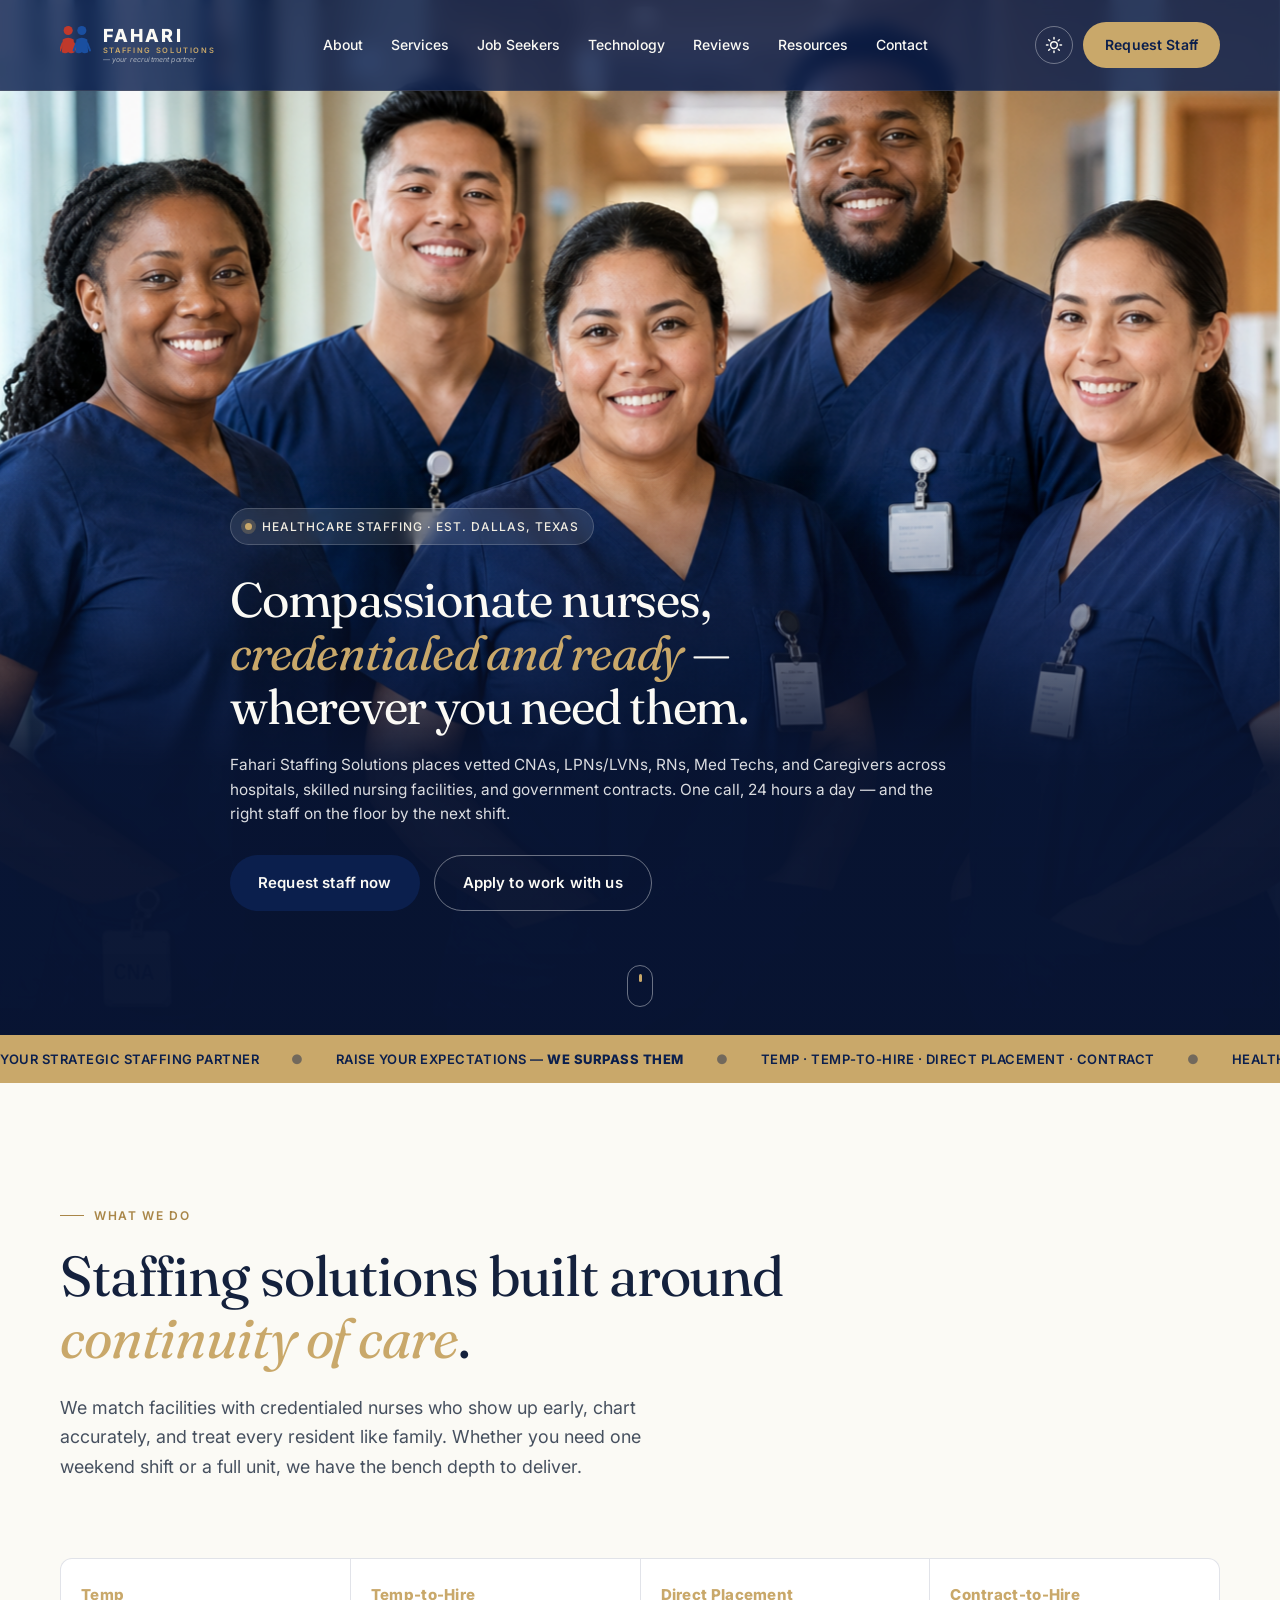
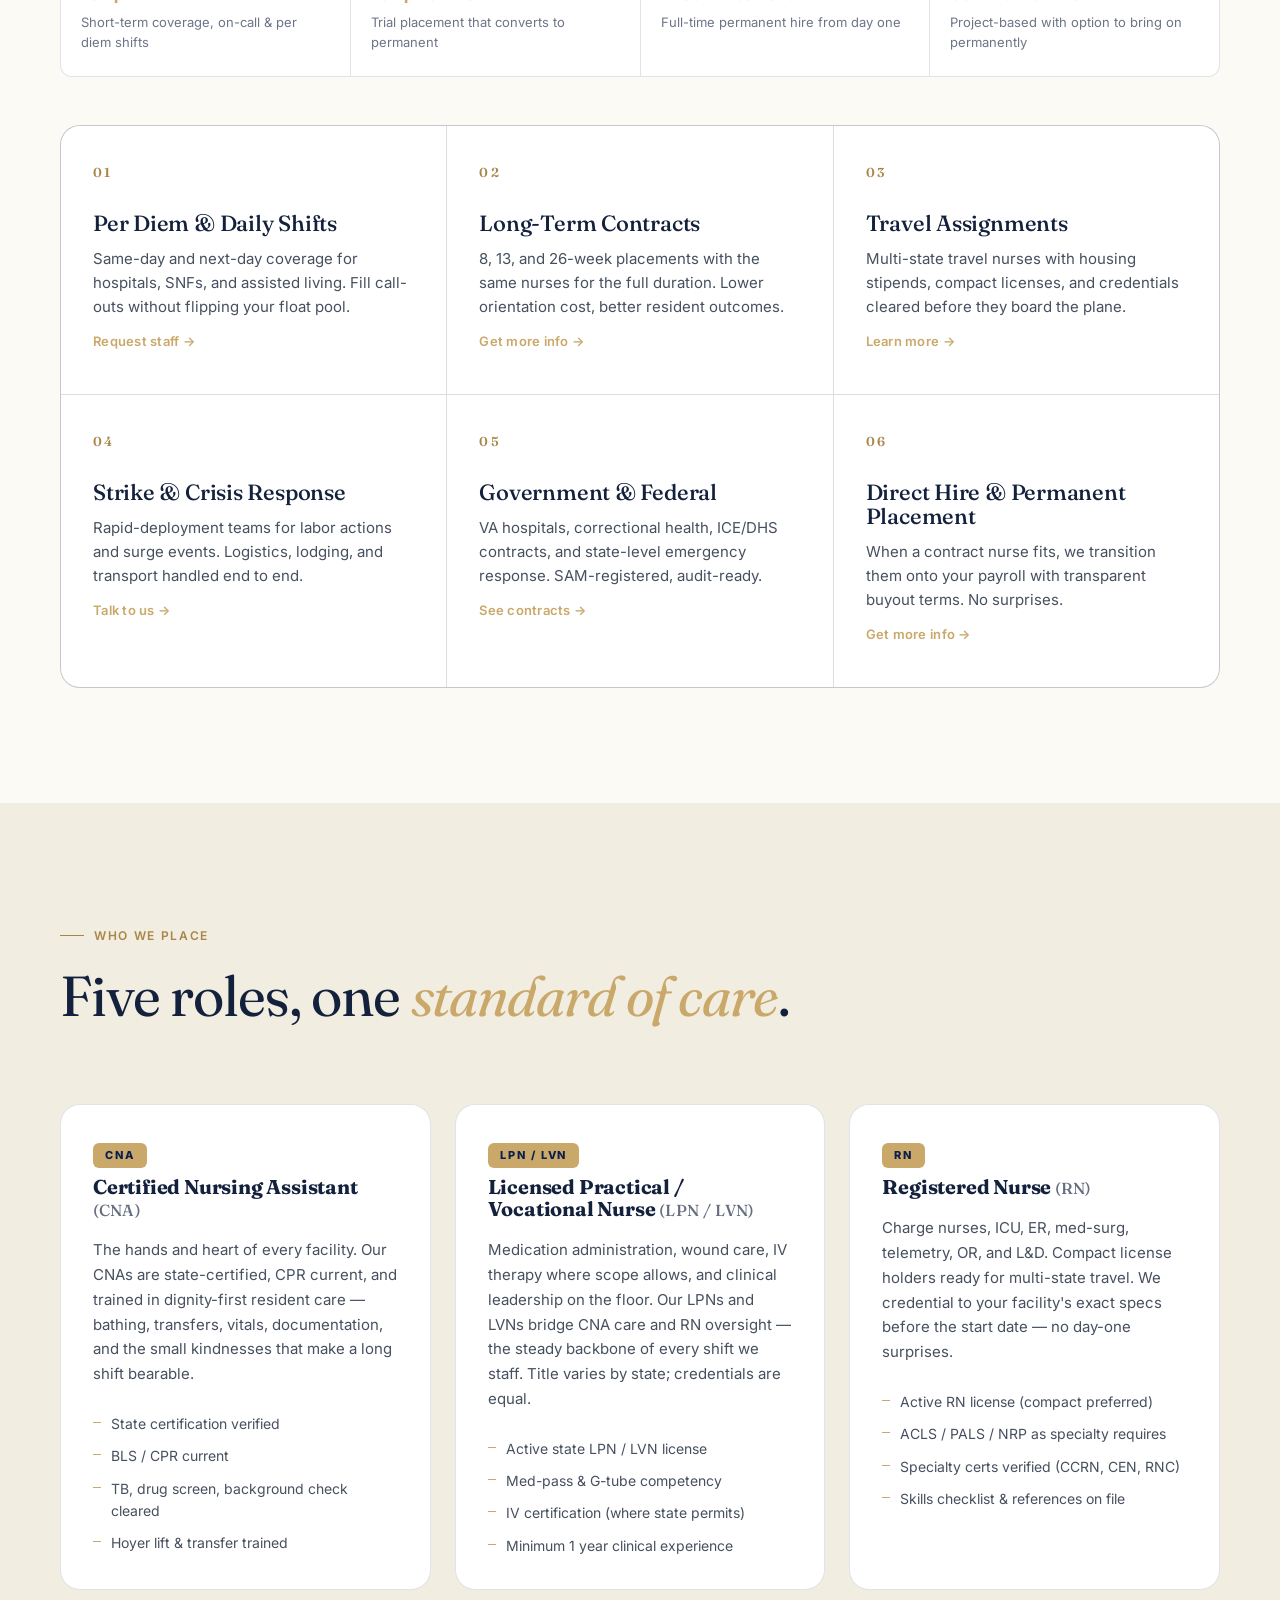
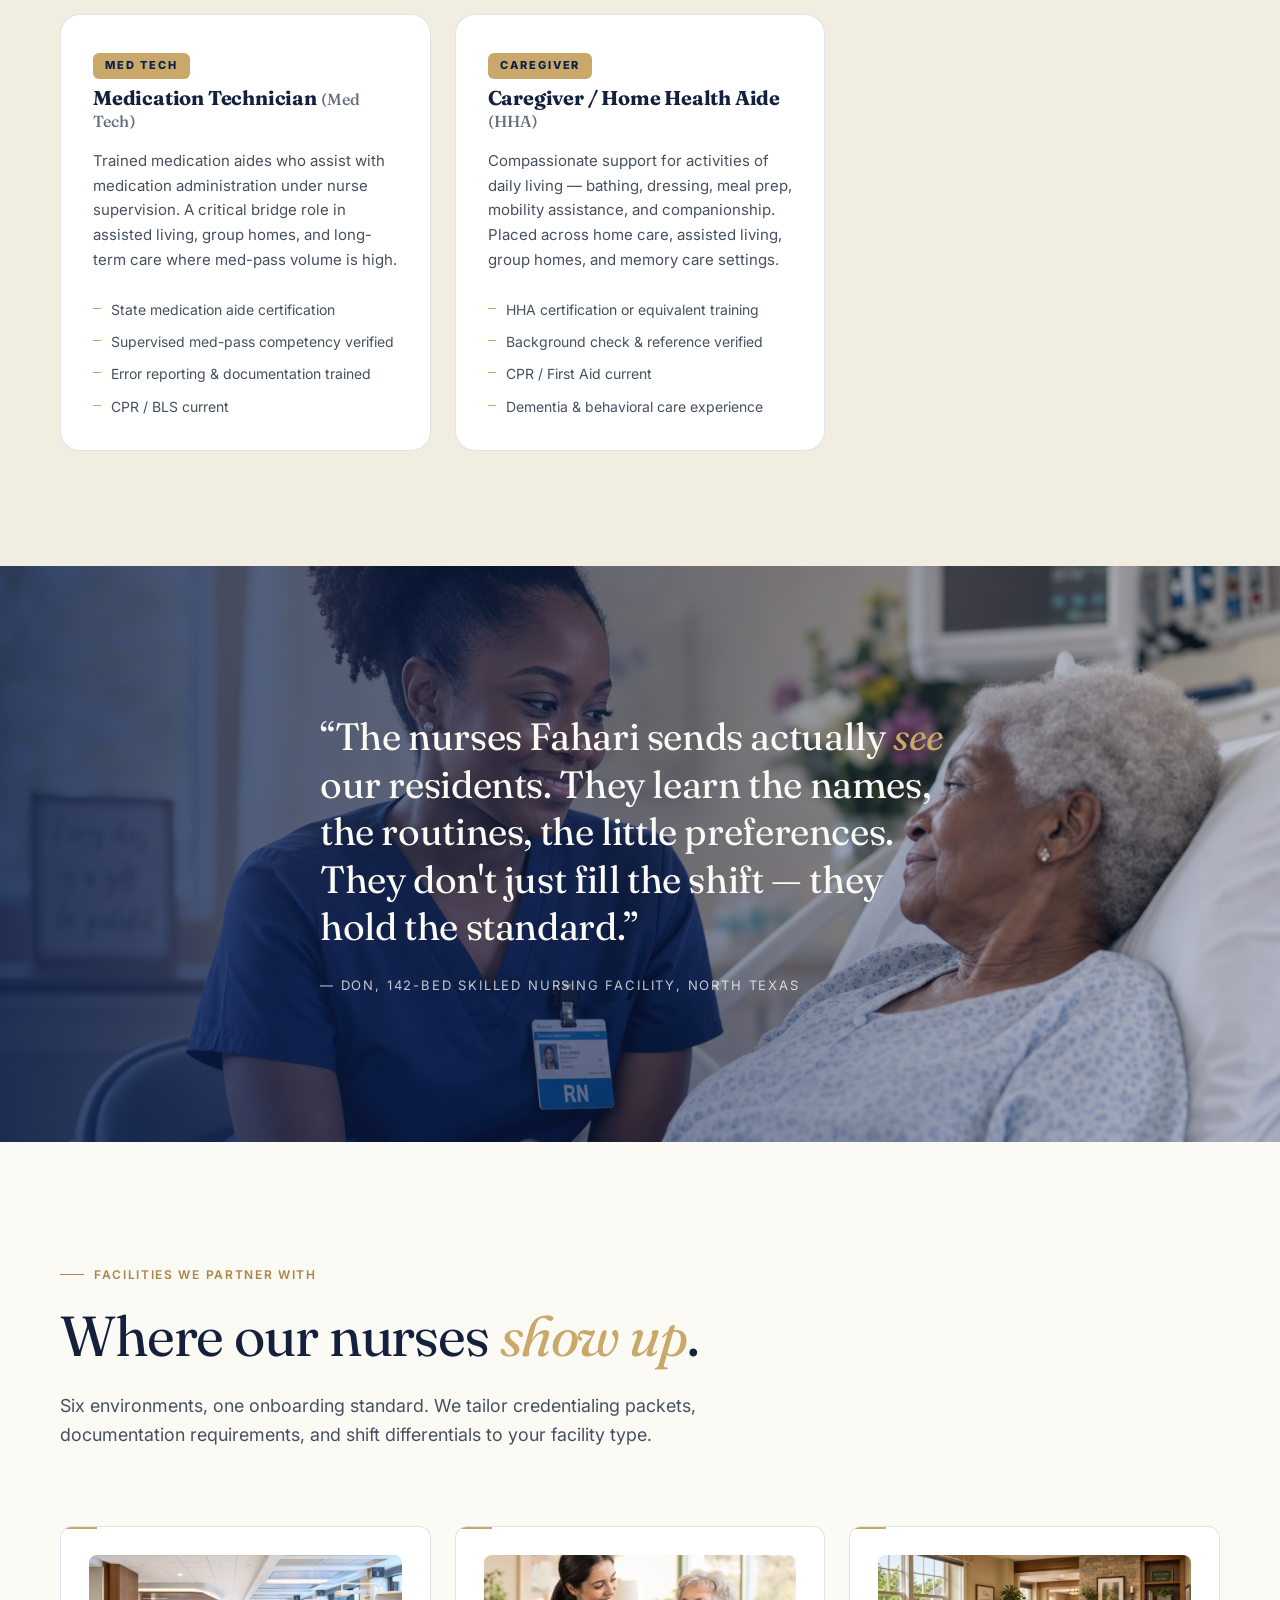
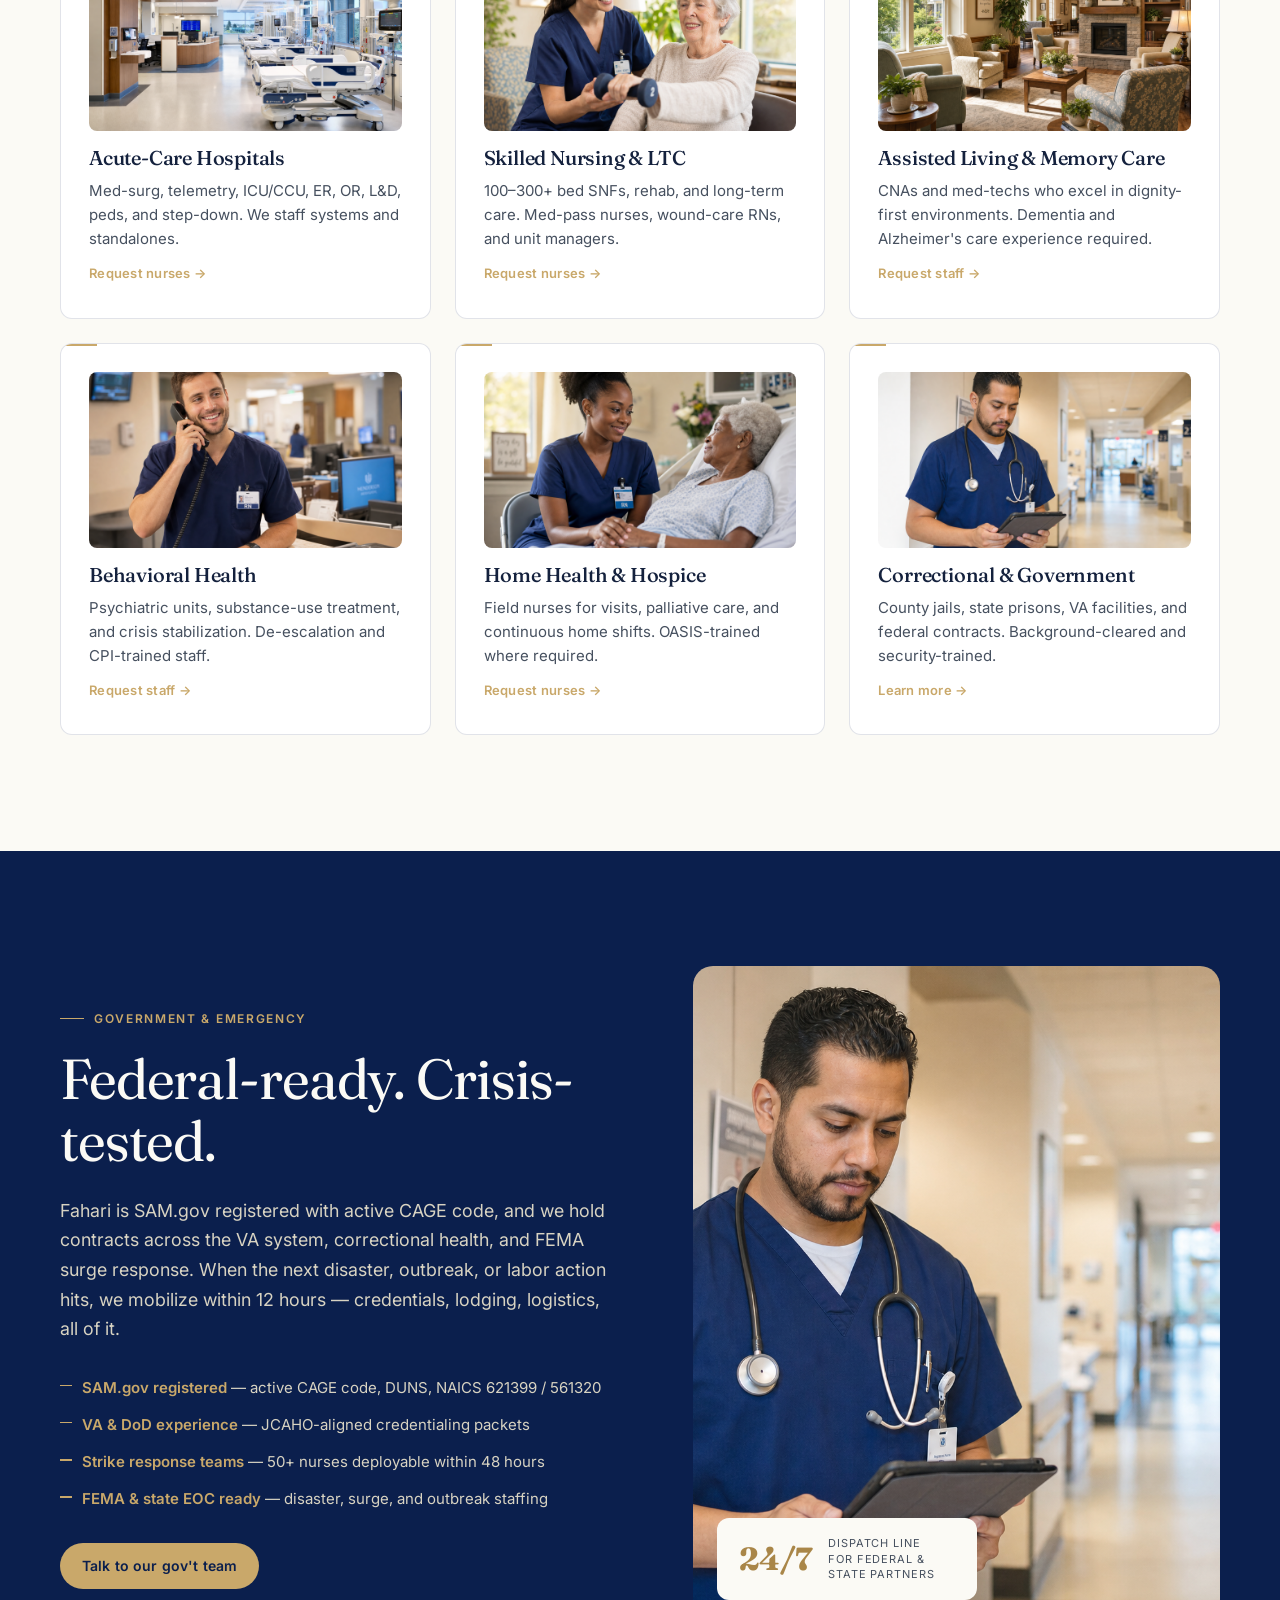
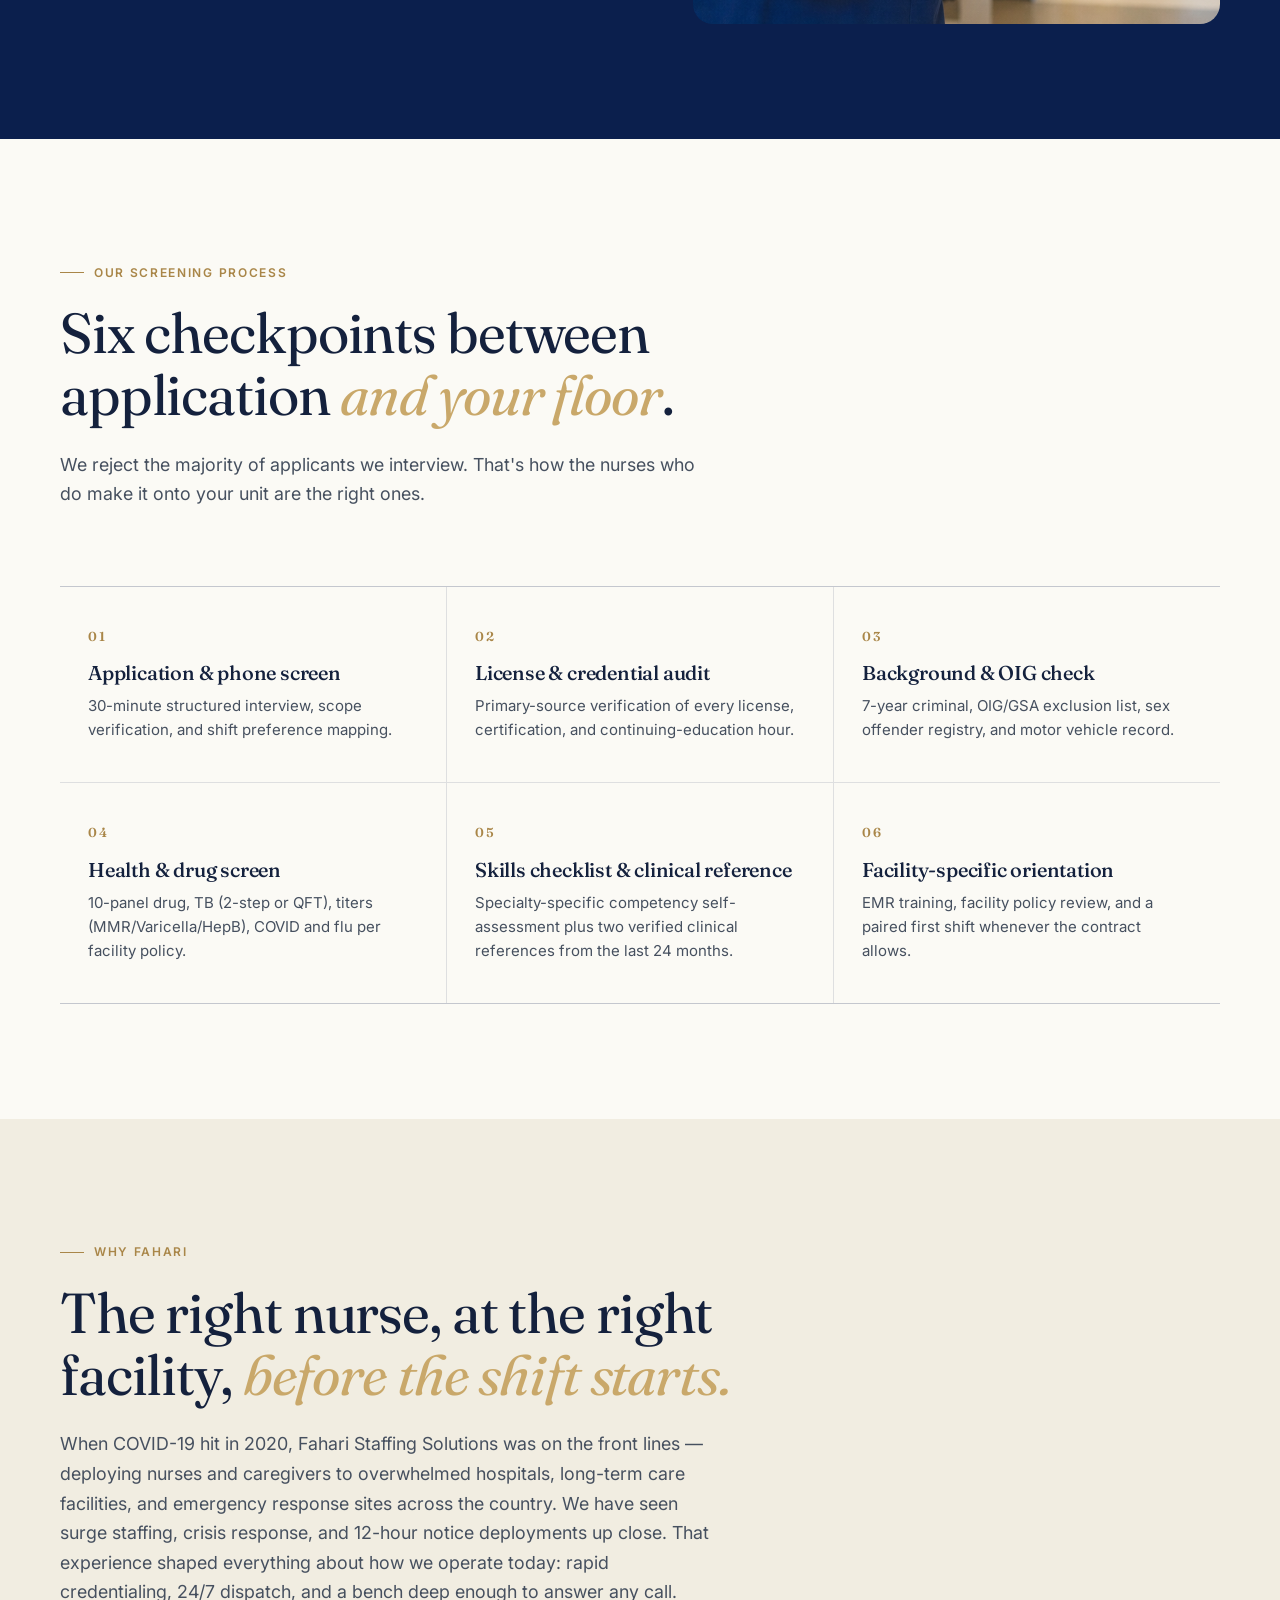
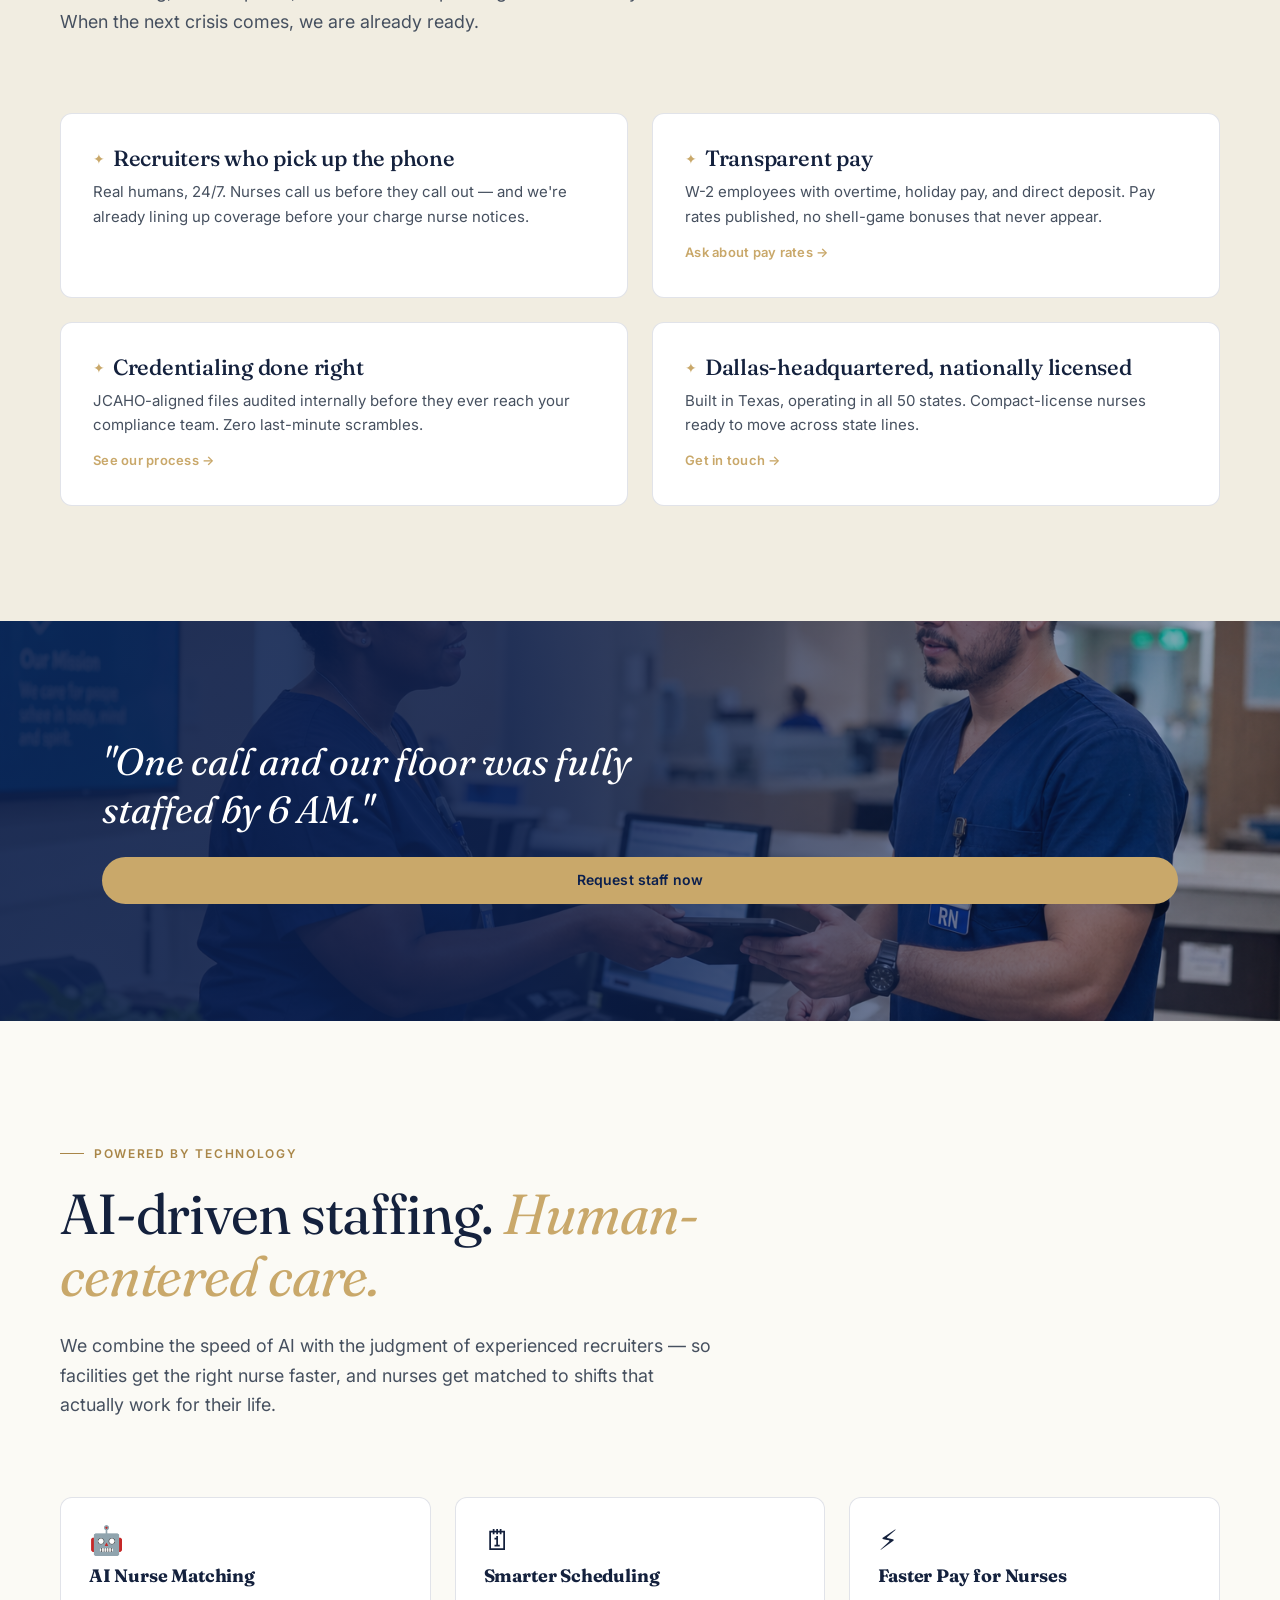
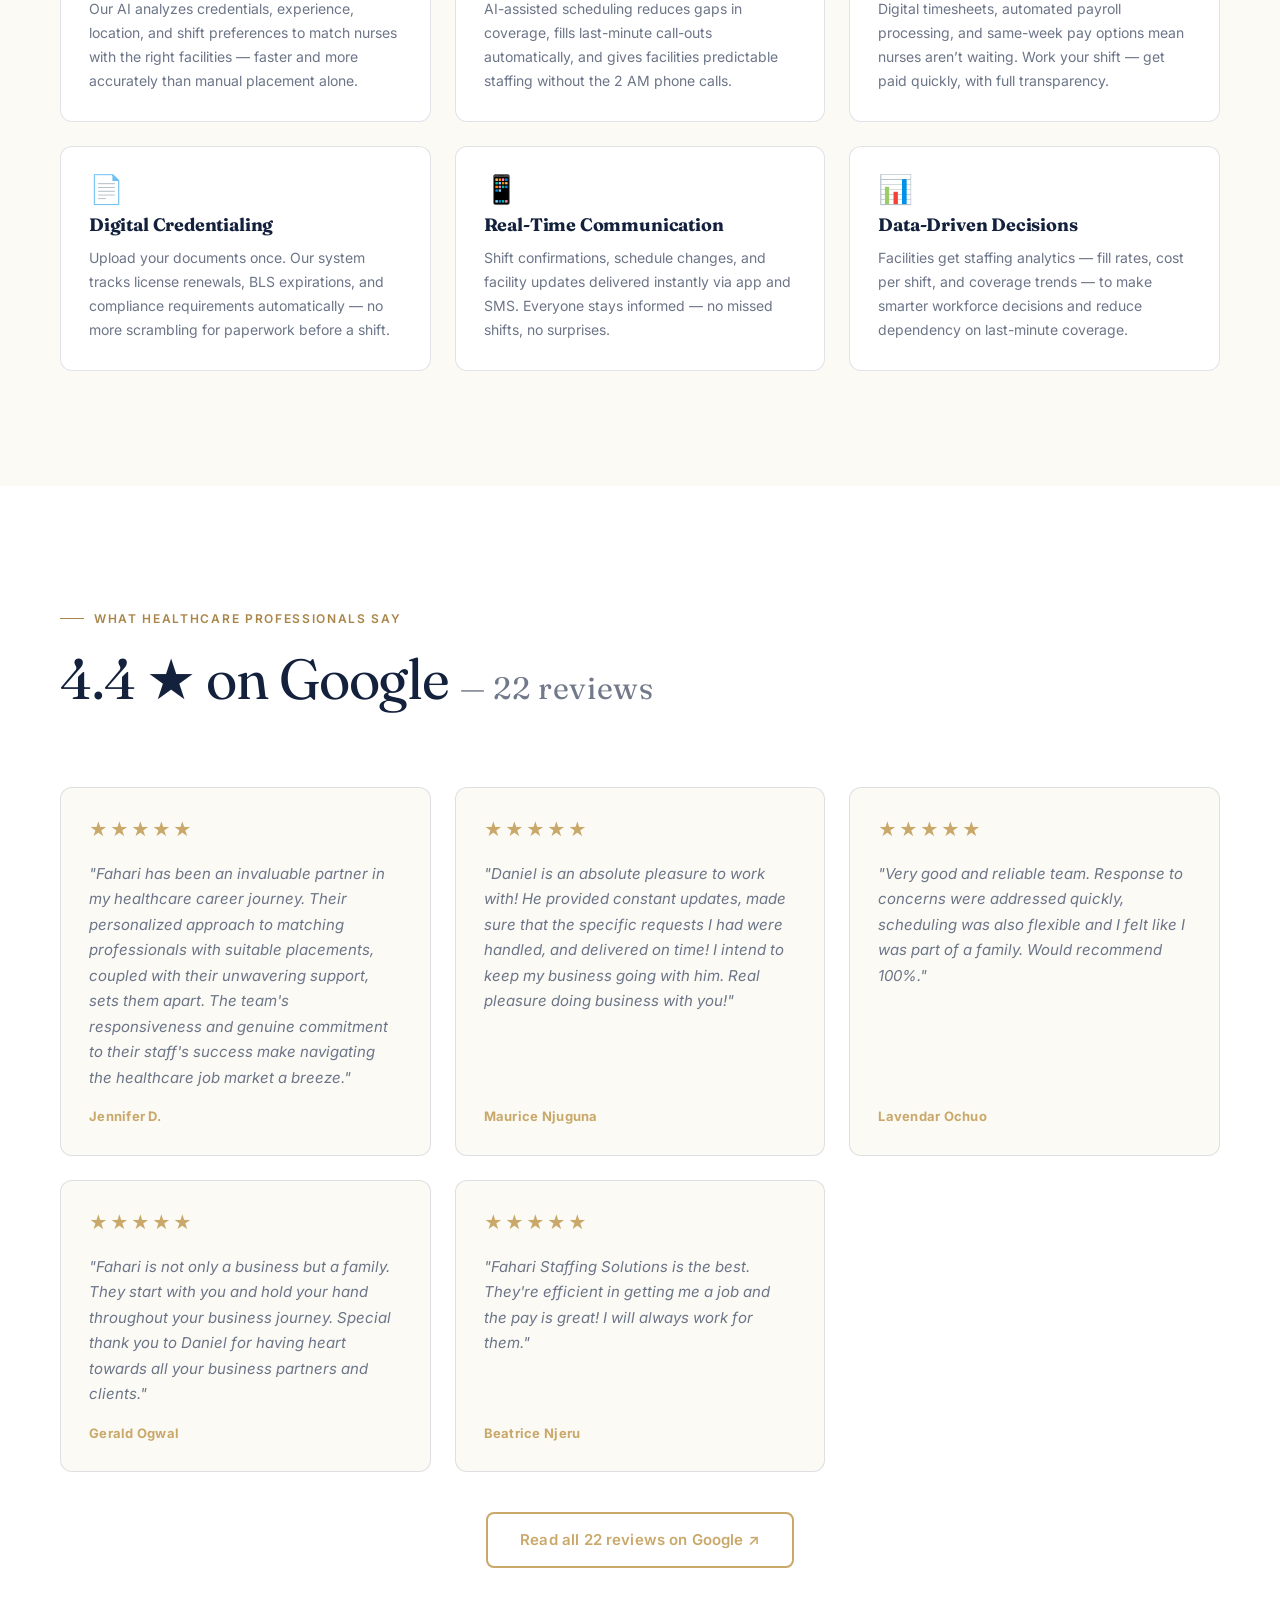
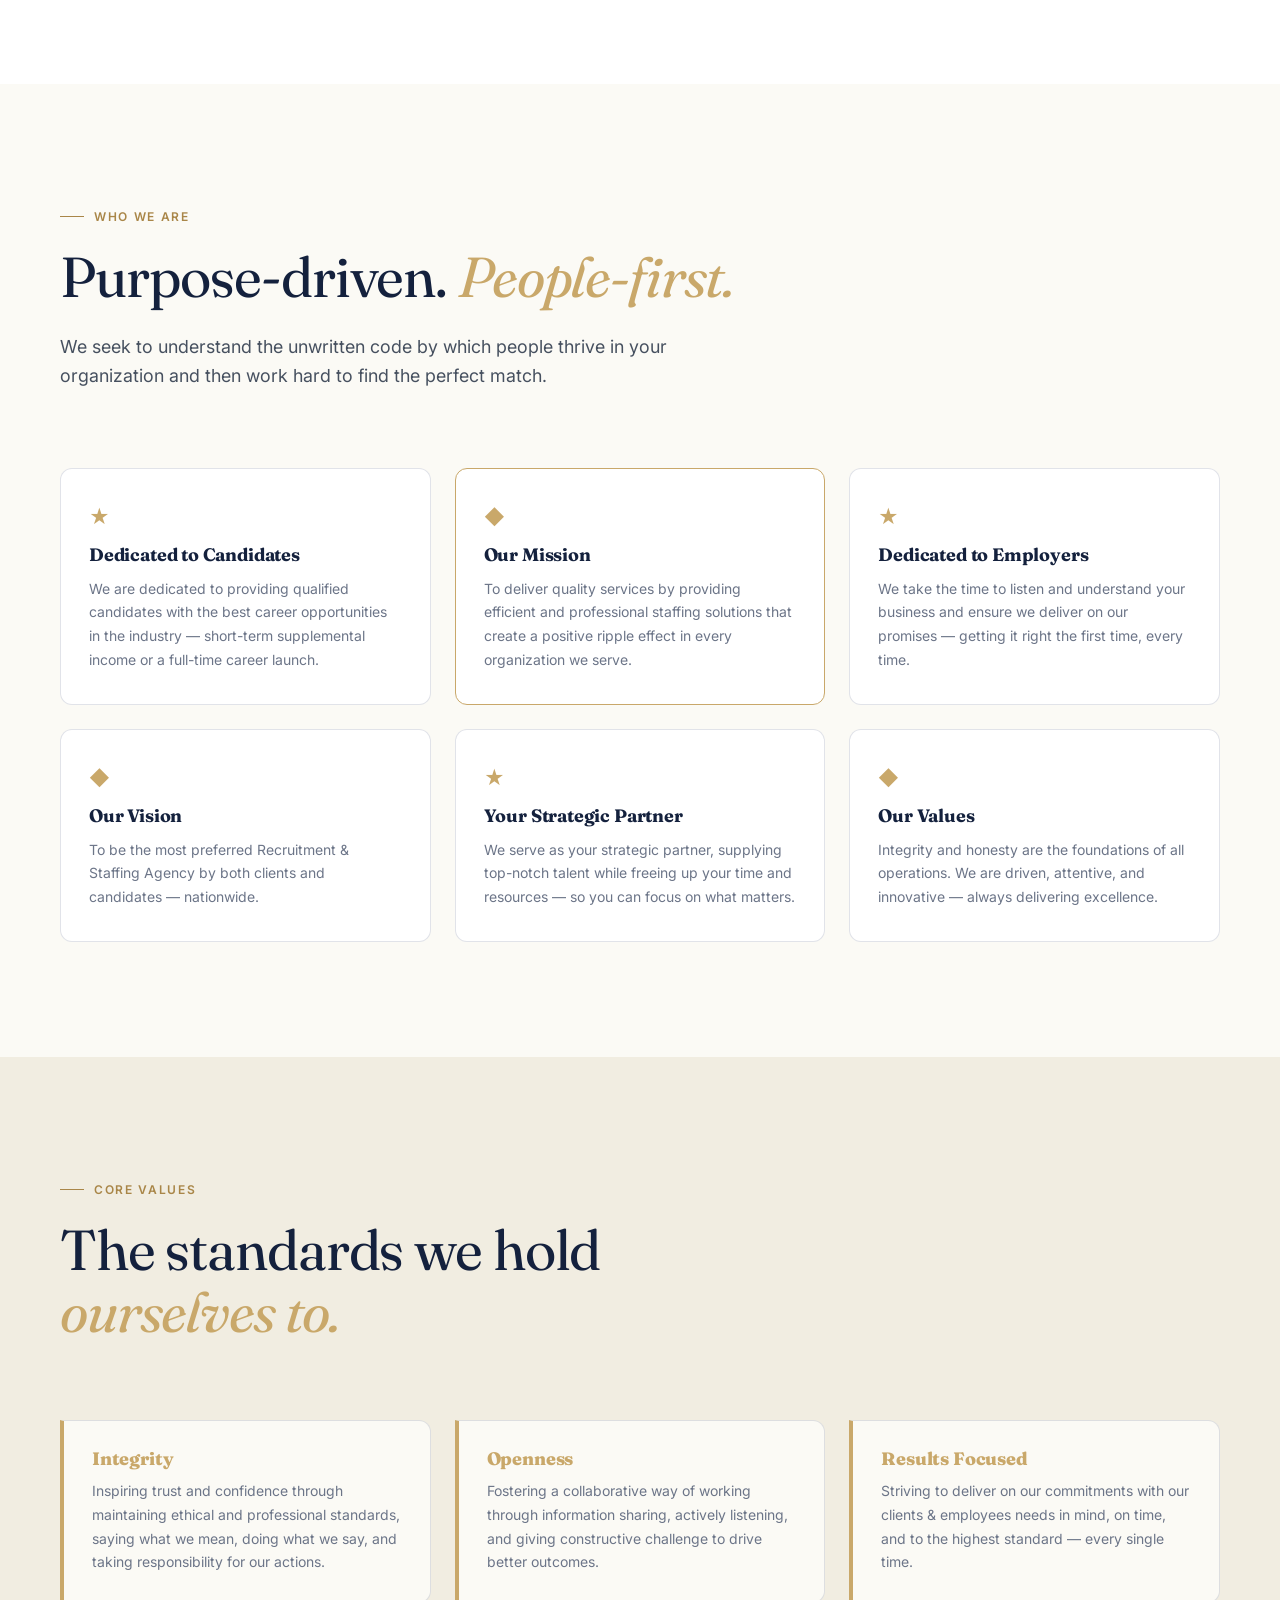
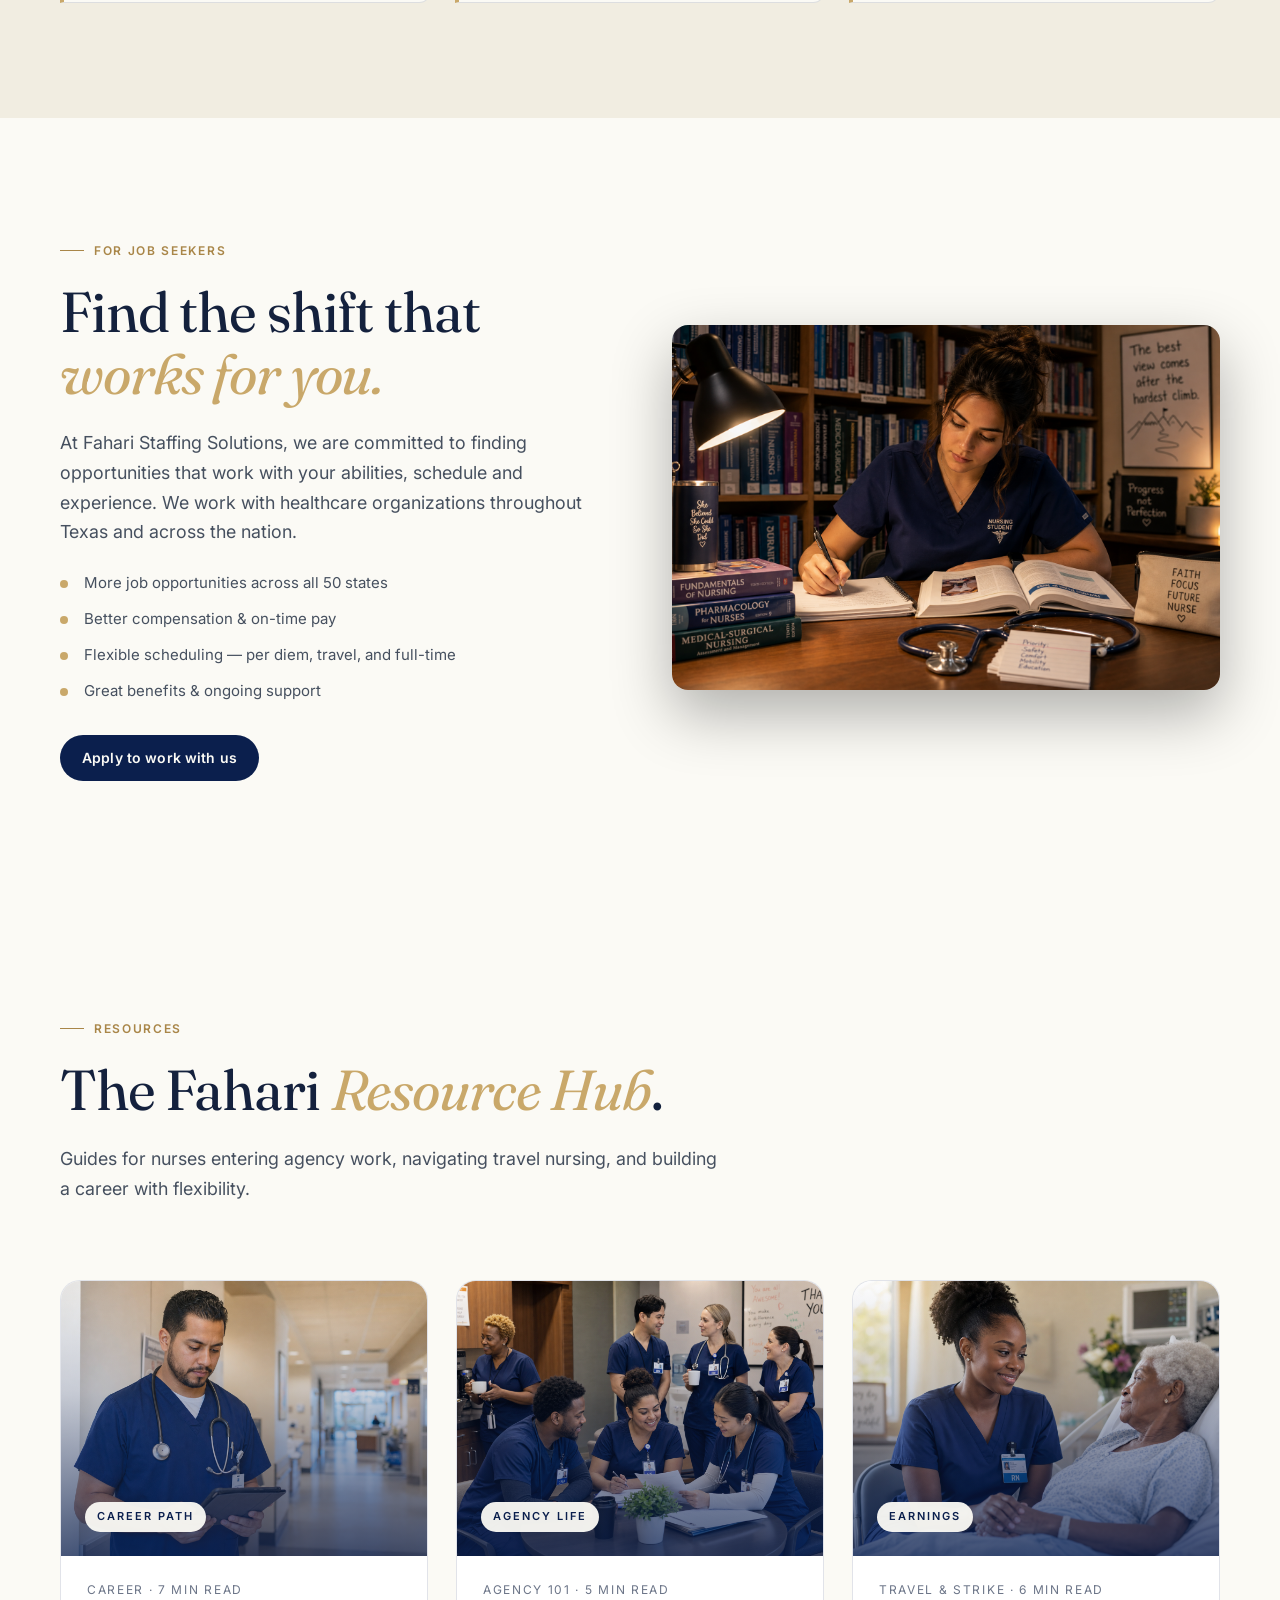
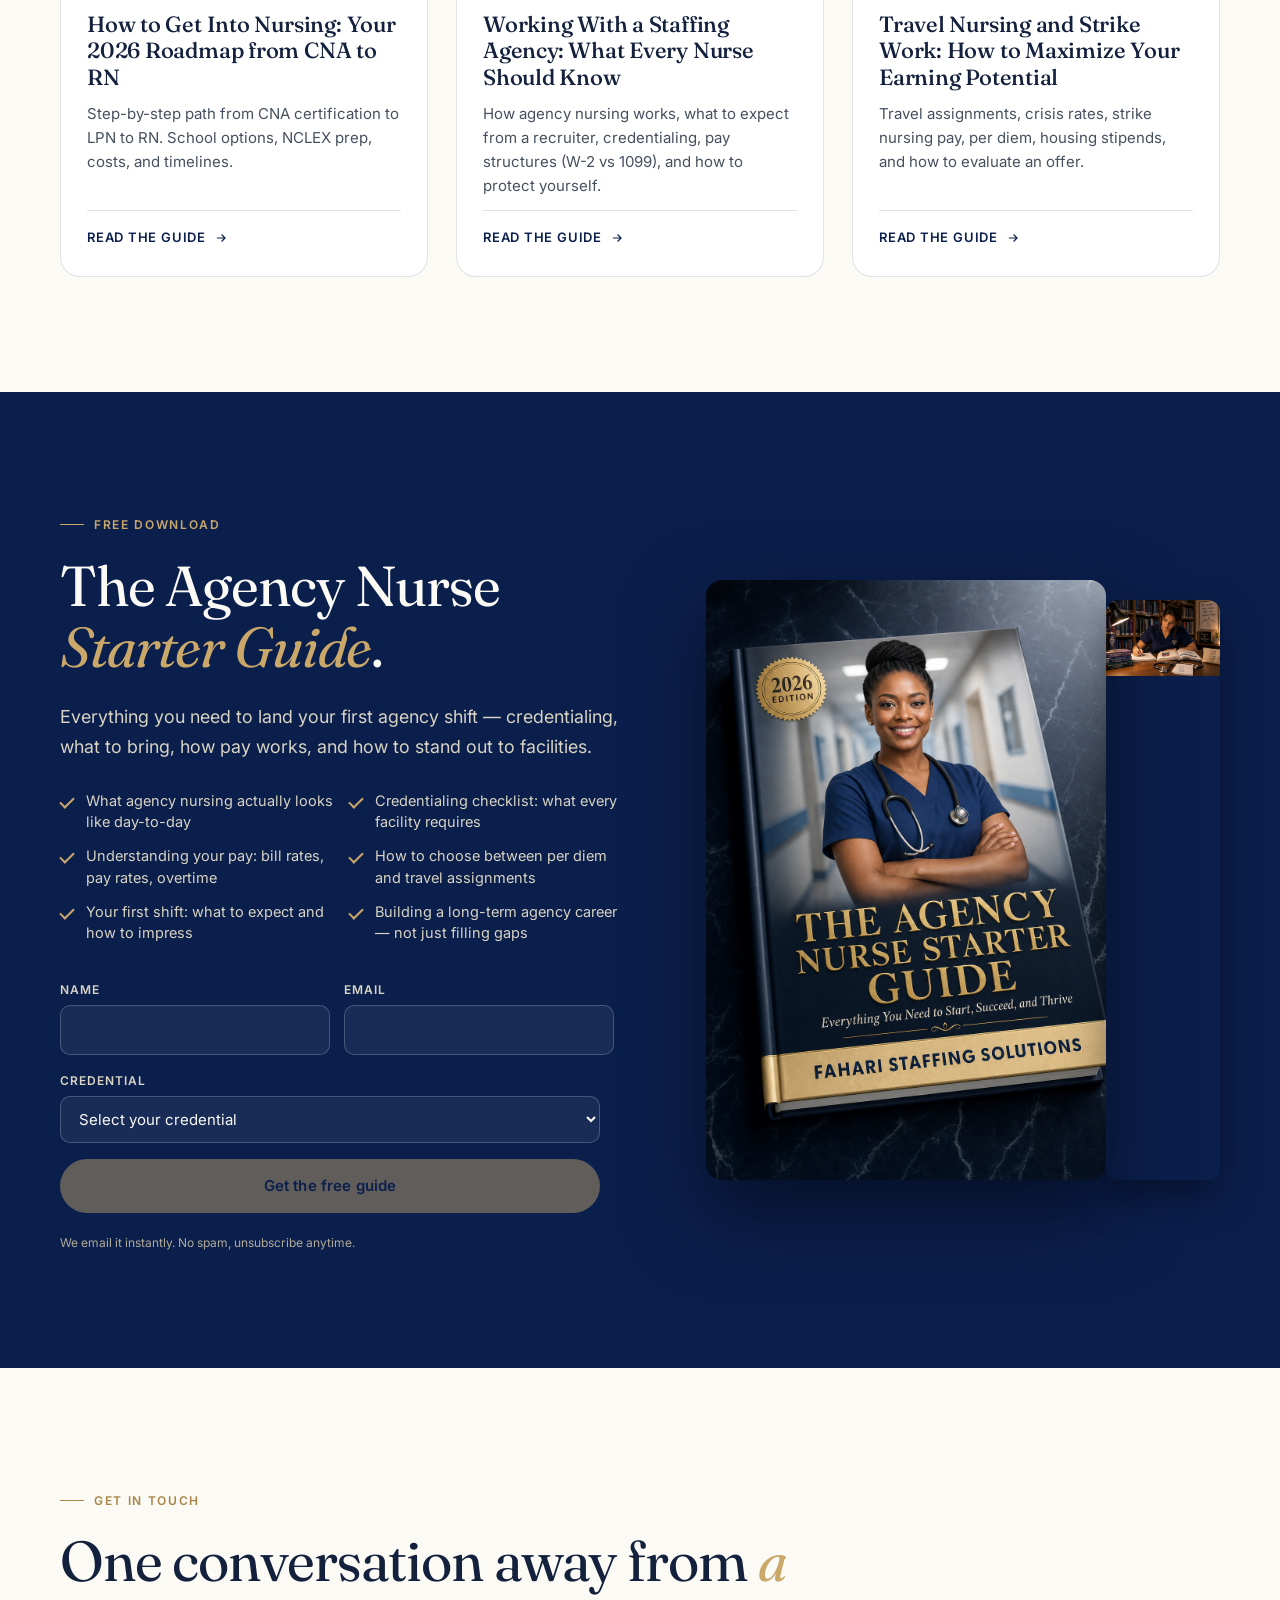
==== index.html @ ffb4fd89 "fahari_update" ====
<!doctype html>
<html lang="en" data-theme="light">
	<head>
		<meta charset="UTF-8" />
		<meta name="viewport" content="width=device-width, initial-scale=1.0" />
		<title>Fahari Staffing Solutions — Premium Healthcare Staffing</title>
		<meta
			name="description"
			content="Fahari Staffing Solutions provides credentialed CNAs, LPNs/LVNs, RNs, Med Techs, and Caregivers to hospitals, long-term care, and government facilities nationwide. 24/7 dispatch, headquartered in Dallas."
		/>
		<meta property="og:title" content="Fahari Staffing Solutions" />
		<meta
			property="og:description"
			content="Premium healthcare staffing — CNAs, LPNs/LVNs, RNs, Med Techs, and Caregivers you can trust."
		/>
		<link rel="preconnect" href="https://fonts.googleapis.com" />
		<link rel="preconnect" href="https://fonts.gstatic.com" crossorigin />
		<link
			href="https://fonts.googleapis.com/css2?family=Fraunces:opsz,wght@9..144,300;9..144,400;9..144,500;9..144,600;9..144,700&family=Inter:wght@300;400;500;600;700&display=swap"
			rel="stylesheet"
		/>
		<link rel="stylesheet" href="style.css" />
		<link
			rel="icon"
			href="data:image/svg+xml,%3Csvg xmlns='http://www.w3.org/2000/svg' viewBox='0 0 44 44'%3E%3Crect width='44' height='44' rx='6' fill='%230b1f4d'/%3E%3Cpath d='M13 10h18M13 10v24M13 21h14' stroke='%23FBFAF5' stroke-width='3.5' stroke-linecap='round' stroke-linejoin='round'/%3E%3Cpath d='M13 34h10' stroke='%23C9A86A' stroke-width='3.5' stroke-linecap='round'/%3E%3C/svg%3E"
		/>
	</head>
	<body>
		<!-- ====================== NAV ====================== -->
		<header class="site-header" id="site-header">
			<div class="container nav-inner">
				<a
					href="#top"
					class="brand"
					aria-label="Fahari Staffing Solutions home"
				>
					<!-- Fahari logo: two figures + text wordmark via HTML (not SVG text) -->
					<span class="fahari-logo" aria-hidden="true">
						<svg
							class="fahari-figures"
							viewBox="0 0 36 44"
							fill="none"
							xmlns="http://www.w3.org/2000/svg"
						>
							<!-- Red figure -->
							<circle cx="9" cy="6" r="5" fill="#c0392b" />
							<path
								d="M3 16 Q9 12 15 16 L16 30 Q12 32 9 30 Q6 32 2 30 Z"
								fill="#c0392b"
							/>
							<path
								d="M3 20 L0 28M15 20 L18 28"
								stroke="#c0392b"
								stroke-width="2.2"
								stroke-linecap="round"
							/>
							<!-- Blue figure -->
							<circle cx="24" cy="6" r="5" fill="#1a4fa0" />
							<path
								d="M18 16 Q24 12 30 16 L31 30 Q27 32 24 30 Q21 32 17 30 Z"
								fill="#1a4fa0"
							/>
							<path
								d="M18 20 L15 28M30 20 L33 28"
								stroke="#1a4fa0"
								stroke-width="2.2"
								stroke-linecap="round"
							/>
						</svg>
						<span class="fahari-wordmark">
							<span class="fahari-name">FAHARI</span>
							<span class="fahari-sub">STAFFING SOLUTIONS</span>
							<span class="fahari-tag"
								>&mdash; your recruitment partner</span
							>
						</span>
					</span>
				</a>

				<nav class="primary-nav" aria-label="Primary">
					<a href="#why">About</a>
					<a href="#services">Services</a>
					<a href="#jobseekers">Job Seekers</a>
					<a href="#technology">Technology</a>
					<a href="#reviews">Reviews</a>
					<a href="#blog">Resources</a>
					<a href="#contact">Contact</a>
				</nav>

				<div class="nav-actions">
					<button
						class="theme-toggle"
						id="themeToggle"
						aria-label="Toggle dark mode"
						type="button"
					>
						<svg
							class="icon-sun"
							viewBox="0 0 24 24"
							fill="none"
							stroke="currentColor"
							stroke-width="2"
							stroke-linecap="round"
						>
							<circle cx="12" cy="12" r="4.5" />
							<path
								d="M12 2v2M12 20v2M4.93 4.93l1.41 1.41M17.66 17.66l1.41 1.41M2 12h2M20 12h2M4.93 19.07l1.41-1.41M17.66 6.34l1.41-1.41"
							/>
						</svg>
						<svg
							class="icon-moon"
							viewBox="0 0 24 24"
							fill="none"
							stroke="currentColor"
							stroke-width="2"
							stroke-linecap="round"
						>
							<path
								d="M20 14.5A8 8 0 1 1 9.5 4a6.5 6.5 0 0 0 10.5 10.5z"
							/>
						</svg>
					</button>
					<a href="#contact" class="btn btn-primary nav-cta"
						>Request Staff</a
					>
					<button
						class="hamburger"
						id="hamburger"
						aria-label="Open menu"
						aria-expanded="false"
						type="button"
					>
						<span></span><span></span><span></span>
					</button>
				</div>
			</div>

			<!-- Mobile menu drawer -->
			<div class="mobile-menu" id="mobileMenu">
				<nav aria-label="Mobile">
					<a href="#why">About</a>
					<a href="#services">Services</a>
					<a href="#jobseekers">Job Seekers</a>
					<a href="#mission">Mission &amp; Values</a>
					<a href="#technology">Technology</a>
					<a href="#reviews">Reviews</a>
					<a href="#blog">Resources</a>
					<a href="#ebook">Free Guide</a>
					<a href="#contact">Contact</a>
				</nav>
				<a href="#contact" class="btn btn-primary">Request Staff</a>
			</div>
		</header>

		<main id="top">
			<!-- ====================== HERO ====================== -->
			<section class="hero">
				<div class="hero-bg" aria-hidden="true">
					<img
						src="assets/img/hero-nurses.png"
						alt=""
						fetchpriority="high"
					/>
					<div class="hero-overlay"></div>
				</div>

				<div class="container hero-content">
					<div class="eyebrow reveal" data-reveal>
						<span class="dot"></span>
						<span>Healthcare Staffing · Est. Dallas, Texas</span>
					</div>

					<h1 class="hero-title reveal" data-reveal>
						Compassionate nurses,<br />
						<em>credentialed and ready</em> —<br />
						wherever you need them.
					</h1>

					<p class="hero-lede reveal" data-reveal>
						Fahari Staffing Solutions places vetted CNAs, LPNs/LVNs,
						RNs, Med Techs, and Caregivers across hospitals, skilled
						nursing facilities, and government contracts. One call,
						24 hours a day — and the right staff on the floor by the
						next shift.
					</p>

					<div class="hero-cta reveal" data-reveal>
						<a href="#contact" class="btn btn-primary btn-lg"
							>Request staff now</a
						>
						<a href="#contact" class="btn btn-ghost btn-lg"
							>Apply to work with us</a
						>
					</div>

					<dl class="hero-stats reveal" data-reveal>
						<div>
							<dt>24/7</dt>
							<dd>Dispatch line</dd>
						</div>
						<div>
							<dt>50</dt>
							<dd>States licensable</dd>
						</div>
						<div>
							<dt>&lt;24h</dt>
							<dd>Average fill time</dd>
						</div>
					</dl>
				</div>

				<a
					href="#services"
					class="scroll-cue"
					aria-label="Scroll to services"
				>
					<span></span>
				</a>
			</section>

			<!-- ====================== TAGLINE STRIP ====================== -->
			<div class="tagline-strip">
				<div class="tagline-inner">
					<span>Your Strategic Staffing Partner</span>
					<span class="tagline-dot">&#9679;</span>
					<span
						>Raise Your Expectations &mdash;
						<strong>We Surpass Them</strong></span
					>
					<span class="tagline-dot">&#9679;</span>
					<span
						>Temp &middot; Temp-to-Hire &middot; Direct Placement
						&middot; Contract</span
					>
					<span class="tagline-dot">&#9679;</span>
					<span
						>Healthcare Staffing &mdash;
						<strong>Dallas, Texas &amp; Nationwide</strong></span
					>
					<span class="tagline-dot">&#9679;</span>
					<span>Your Strategic Staffing Partner</span>
					<span class="tagline-dot">&#9679;</span>
					<span
						>Raise Your Expectations &mdash;
						<strong>We Surpass Them</strong></span
					>
					<span class="tagline-dot">&#9679;</span>
					<span
						>Temp &middot; Temp-to-Hire &middot; Direct Placement
						&middot; Contract</span
					>
					<span class="tagline-dot">&#9679;</span>
					<span
						>Healthcare Staffing &mdash;
						<strong>Dallas, Texas &amp; Nationwide</strong></span
					>
					<span class="tagline-dot">&#9679;</span>
				</div>
			</div>

			<!-- ====================== SERVICES ====================== -->
			<section class="section" id="services">
				<div class="container">
					<div class="section-head">
						<span class="kicker">What we do</span>
						<h2 class="section-title">
							Staffing solutions built around
							<em>continuity of care</em>.
						</h2>
						<p class="section-lede">
							We match facilities with credentialed nurses who
							show up early, chart accurately, and treat every
							resident like family. Whether you need one weekend
							shift or a full unit, we have the bench depth to
							deliver.
						</p>
					</div>

					<!-- Placement types strip -->
					<div class="placement-types reveal" data-reveal>
						<div class="placement-type">
							<span class="placement-label">Temp</span>
							<span class="placement-desc"
								>Short-term coverage, on-call &amp; per diem
								shifts</span
							>
						</div>
						<div class="placement-divider"></div>
						<div class="placement-type">
							<span class="placement-label">Temp-to-Hire</span>
							<span class="placement-desc"
								>Trial placement that converts to
								permanent</span
							>
						</div>
						<div class="placement-divider"></div>
						<div class="placement-type">
							<span class="placement-label"
								>Direct Placement</span
							>
							<span class="placement-desc"
								>Full-time permanent hire from day one</span
							>
						</div>
						<div class="placement-divider"></div>
						<div class="placement-type">
							<span class="placement-label"
								>Contract-to-Hire</span
							>
							<span class="placement-desc"
								>Project-based with option to bring on
								permanently</span
							>
						</div>
					</div>

					<div class="service-grid">
						<article class="service-card reveal" data-reveal>
							<div class="service-num">01</div>
							<h3>Per Diem &amp; Daily Shifts</h3>
							<p>
								Same-day and next-day coverage for hospitals,
								SNFs, and assisted living. Fill call-outs
								without flipping your float pool.
							</p>
							<a href="#contact" class="card-link"
								>Request staff &rarr;</a
							>
						</article>
						<article class="service-card reveal" data-reveal>
							<div class="service-num">02</div>
							<h3>Long-Term Contracts</h3>
							<p>
								8, 13, and 26-week placements with the same
								nurses for the full duration. Lower orientation
								cost, better resident outcomes.
							</p>
							<a href="#contact" class="card-link"
								>Get more info &rarr;</a
							>
						</article>
						<article class="service-card reveal" data-reveal>
							<div class="service-num">03</div>
							<h3>Travel Assignments</h3>
							<p>
								Multi-state travel nurses with housing stipends,
								compact licenses, and credentials cleared before
								they board the plane.
							</p>
							<a href="#contact" class="card-link"
								>Learn more &rarr;</a
							>
						</article>
						<article class="service-card reveal" data-reveal>
							<div class="service-num">04</div>
							<h3>Strike &amp; Crisis Response</h3>
							<p>
								Rapid-deployment teams for labor actions and
								surge events. Logistics, lodging, and transport
								handled end to end.
							</p>
							<a href="#contact" class="card-link"
								>Talk to us &rarr;</a
							>
						</article>
						<article class="service-card reveal" data-reveal>
							<div class="service-num">05</div>
							<h3>Government &amp; Federal</h3>
							<p>
								VA hospitals, correctional health, ICE/DHS
								contracts, and state-level emergency response.
								SAM-registered, audit-ready.
							</p>
							<a href="#government" class="card-link"
								>See contracts &rarr;</a
							>
						</article>
						<article class="service-card reveal" data-reveal>
							<div class="service-num">06</div>
							<h3>Direct Hire &amp; Permanent Placement</h3>
							<p>
								When a contract nurse fits, we transition them
								onto your payroll with transparent buyout terms.
								No surprises.
							</p>
							<a href="#contact" class="card-link"
								>Get more info &rarr;</a
							>
						</article>
					</div>
				</div>
			</section>

			<!-- ====================== ROLES ====================== -->
			<section class="section section-tint" id="roles">
				<div class="container">
					<div class="section-head">
						<span class="kicker">Who we place</span>
						<h2 class="section-title">
							Five roles, one <em>standard of care</em>.
						</h2>
					</div>

					<div class="roles-grid">
						<article class="role-card reveal" data-reveal>
							<header>
								<span class="role-tag">CNA</span>
								<h3>
									Certified Nursing Assistant
									<span class="role-abbr">(CNA)</span>
								</h3>
							</header>
							<p>
								The hands and heart of every facility. Our CNAs
								are state-certified, CPR current, and trained in
								dignity-first resident care — bathing,
								transfers, vitals, documentation, and the small
								kindnesses that make a long shift bearable.
							</p>
							<ul class="role-list">
								<li>State certification verified</li>
								<li>BLS / CPR current</li>
								<li>
									TB, drug screen, background check cleared
								</li>
								<li>Hoyer lift &amp; transfer trained</li>
							</ul>
						</article>

						<article
							class="role-card role-card-feature reveal"
							data-reveal
						>
							<header>
								<span class="role-tag role-tag-gold"
									>LPN / LVN</span
								>
								<h3>
									Licensed Practical / Vocational Nurse
									<span class="role-abbr">(LPN / LVN)</span>
								</h3>
							</header>
							<p>
								Medication administration, wound care, IV
								therapy where scope allows, and clinical
								leadership on the floor. Our LPNs and LVNs
								bridge CNA care and RN oversight — the steady
								backbone of every shift we staff. Title varies
								by state; credentials are equal.
							</p>
							<ul class="role-list">
								<li>Active state LPN / LVN license</li>
								<li>Med-pass &amp; G-tube competency</li>
								<li>IV certification (where state permits)</li>
								<li>Minimum 1 year clinical experience</li>
							</ul>
						</article>

						<article class="role-card reveal" data-reveal>
							<header>
								<span class="role-tag">RN</span>
								<h3>
									Registered Nurse
									<span class="role-abbr">(RN)</span>
								</h3>
							</header>
							<p>
								Charge nurses, ICU, ER, med-surg, telemetry, OR,
								and L&amp;D. Compact license holders ready for
								multi-state travel. We credential to your
								facility's exact specs before the start date —
								no day-one surprises.
							</p>
							<ul class="role-list">
								<li>Active RN license (compact preferred)</li>
								<li>ACLS / PALS / NRP as specialty requires</li>
								<li>
									Specialty certs verified (CCRN, CEN, RNC)
								</li>
								<li>
									Skills checklist &amp; references on file
								</li>
							</ul>
						</article>

						<article class="role-card reveal" data-reveal>
							<header>
								<span class="role-tag">MED TECH</span>
								<h3>
									Medication Technician
									<span class="role-abbr">(Med Tech)</span>
								</h3>
							</header>
							<p>
								Trained medication aides who assist with
								medication administration under nurse
								supervision. A critical bridge role in assisted
								living, group homes, and long-term care where
								med-pass volume is high.
							</p>
							<ul class="role-list">
								<li>State medication aide certification</li>
								<li>Supervised med-pass competency verified</li>
								<li>
									Error reporting &amp; documentation trained
								</li>
								<li>CPR / BLS current</li>
							</ul>
						</article>

						<article class="role-card reveal" data-reveal>
							<header>
								<span class="role-tag">CAREGIVER</span>
								<h3>
									Caregiver / Home Health Aide
									<span class="role-abbr">(HHA)</span>
								</h3>
							</header>
							<p>
								Compassionate support for activities of daily
								living — bathing, dressing, meal prep, mobility
								assistance, and companionship. Placed across
								home care, assisted living, group homes, and
								memory care settings.
							</p>
							<ul class="role-list">
								<li>
									HHA certification or equivalent training
								</li>
								<li>
									Background check &amp; reference verified
								</li>
								<li>CPR / First Aid current</li>
								<li>
									Dementia &amp; behavioral care experience
								</li>
							</ul>
						</article>
					</div>
				</div>
			</section>

			<!-- ====================== FULL BLEED EMOTIONAL DIVIDER ====================== -->
			<section class="bleed">
				<img
					src="assets/img/nurse-care.png"
					alt="Fahari nurse holding the hand of an elderly resident in soft natural light"
					loading="lazy"
				/>
				<div class="bleed-overlay">
					<div class="container bleed-content reveal" data-reveal>
						<p class="pull-quote">
							&ldquo;The nurses Fahari sends actually
							<em>see</em> our residents. They learn the names,
							the routines, the little preferences. They don't
							just fill the shift — they hold the standard.&rdquo;
						</p>
						<p class="pull-attribution">
							— DON, 142-bed skilled nursing facility, North Texas
						</p>
					</div>
				</div>
			</section>

			<!-- ====================== FACILITIES ====================== -->
			<section class="section" id="facilities">
				<div class="container">
					<div class="section-head">
						<span class="kicker">Facilities we partner with</span>
						<h2 class="section-title">
							Where our nurses <em>show up</em>.
						</h2>
						<p class="section-lede">
							Six environments, one onboarding standard. We tailor
							credentialing packets, documentation requirements,
							and shift differentials to your facility type.
						</p>
					</div>

					<div class="facility-grid">
						<div class="facility reveal" data-reveal>
							<div class="facility-img">
								<img
									src="assets/img/facility-hospital.png"
									alt="Hospital ICU"
									loading="lazy"
								/>
							</div>
							<h3>Acute-Care Hospitals</h3>
							<p>
								Med-surg, telemetry, ICU/CCU, ER, OR, L&amp;D,
								peds, and step-down. We staff systems and
								standalones.
							</p>
							<a href="#contact" class="card-link"
								>Request nurses &rarr;</a
							>
						</div>
						<div class="facility reveal" data-reveal>
							<div class="facility-img">
								<img
									src="assets/img/caregiver-assist.png"
									alt="Skilled nursing care"
									loading="lazy"
								/>
							</div>
							<h3>Skilled Nursing &amp; LTC</h3>
							<p>
								100–300+ bed SNFs, rehab, and long-term care.
								Med-pass nurses, wound-care RNs, and unit
								managers.
							</p>
							<a href="#contact" class="card-link"
								>Request nurses &rarr;</a
							>
						</div>
						<div class="facility reveal" data-reveal>
							<div class="facility-img">
								<img
									src="assets/img/facility-assisted-living.png"
									alt="Assisted living facility"
									loading="lazy"
								/>
							</div>
							<h3>Assisted Living &amp; Memory Care</h3>
							<p>
								CNAs and med-techs who excel in dignity-first
								environments. Dementia and Alzheimer's care
								experience required.
							</p>
							<a href="#contact" class="card-link"
								>Request staff &rarr;</a
							>
						</div>
						<div class="facility reveal" data-reveal>
							<div class="facility-img">
								<img
									src="assets/img/nurse-phone.png"
									alt="Behavioral health nursing"
									loading="lazy"
								/>
							</div>
							<h3>Behavioral Health</h3>
							<p>
								Psychiatric units, substance-use treatment, and
								crisis stabilization. De-escalation and
								CPI-trained staff.
							</p>
							<a href="#contact" class="card-link"
								>Request staff &rarr;</a
							>
						</div>
						<div class="facility reveal" data-reveal>
							<div class="facility-img">
								<img
									src="assets/img/nurse-care.png"
									alt="Home health care"
									loading="lazy"
								/>
							</div>
							<h3>Home Health &amp; Hospice</h3>
							<p>
								Field nurses for visits, palliative care, and
								continuous home shifts. OASIS-trained where
								required.
							</p>
							<a href="#contact" class="card-link"
								>Request nurses &rarr;</a
							>
						</div>
						<div class="facility reveal" data-reveal>
							<div class="facility-img">
								<img
									src="assets/img/nurse-chart.png"
									alt="Government facility nursing"
									loading="lazy"
								/>
							</div>
							<h3>Correctional &amp; Government</h3>
							<p>
								County jails, state prisons, VA facilities, and
								federal contracts. Background-cleared and
								security-trained.
							</p>
							<a href="#government" class="card-link"
								>Learn more &rarr;</a
							>
						</div>
					</div>
				</div>
			</section>

			<!-- ====================== GOVERNMENT ====================== -->
			<section class="section section-dark" id="government">
				<div class="container gov-grid">
					<div class="gov-copy reveal" data-reveal>
						<span class="kicker kicker-gold"
							>Government &amp; Emergency</span
						>
						<h2 class="section-title section-title-on-dark">
							Federal-ready. Crisis-tested.
						</h2>
						<p class="section-lede section-lede-on-dark">
							Fahari is SAM.gov registered with active CAGE code,
							and we hold contracts across the VA system,
							correctional health, and FEMA surge response. When
							the next disaster, outbreak, or labor action hits,
							we mobilize within 12 hours — credentials, lodging,
							logistics, all of it.
						</p>
						<ul class="gov-list">
							<li>
								<strong>SAM.gov registered</strong> — active
								CAGE code, DUNS, NAICS 621399 / 561320
							</li>
							<li>
								<strong>VA &amp; DoD experience</strong> —
								JCAHO-aligned credentialing packets
							</li>
							<li>
								<strong>Strike response teams</strong> — 50+
								nurses deployable within 48 hours
							</li>
							<li>
								<strong>FEMA &amp; state EOC ready</strong> —
								disaster, surge, and outbreak staffing
							</li>
						</ul>
						<a href="#contact" class="btn btn-gold"
							>Talk to our gov't team</a
						>
					</div>
					<div class="gov-visual reveal" data-reveal>
						<img
							src="assets/img/nurse-chart.png"
							alt="Fahari nurse reviewing patient charts at a hospital nurses' station"
							loading="lazy"
						/>
						<div class="gov-badge">
							<strong>24/7</strong>
							<span
								>Dispatch line<br />for federal &amp; state
								partners</span
							>
						</div>
					</div>
				</div>
			</section>

			<!-- ====================== SCREENING ====================== -->
			<section class="section" id="screening">
				<div class="container">
					<div class="section-head">
						<span class="kicker">Our screening process</span>
						<h2 class="section-title">
							Six checkpoints between application
							<em>and your floor</em>.
						</h2>
						<p class="section-lede">
							We reject the majority of applicants we interview.
							That's how the nurses who do make it onto your unit
							are the right ones.
						</p>
					</div>

					<ol class="screen-steps">
						<li class="reveal" data-reveal>
							<span class="step-num">01</span>
							<h3>Application &amp; phone screen</h3>
							<p>
								30-minute structured interview, scope
								verification, and shift preference mapping.
							</p>
						</li>
						<li class="reveal" data-reveal>
							<span class="step-num">02</span>
							<h3>License &amp; credential audit</h3>
							<p>
								Primary-source verification of every license,
								certification, and continuing-education hour.
							</p>
						</li>
						<li class="reveal" data-reveal>
							<span class="step-num">03</span>
							<h3>Background &amp; OIG check</h3>
							<p>
								7-year criminal, OIG/GSA exclusion list, sex
								offender registry, and motor vehicle record.
							</p>
						</li>
						<li class="reveal" data-reveal>
							<span class="step-num">04</span>
							<h3>Health &amp; drug screen</h3>
							<p>
								10-panel drug, TB (2-step or QFT), titers
								(MMR/Varicella/HepB), COVID and flu per facility
								policy.
							</p>
						</li>
						<li class="reveal" data-reveal>
							<span class="step-num">05</span>
							<h3>Skills checklist &amp; clinical reference</h3>
							<p>
								Specialty-specific competency self-assessment
								plus two verified clinical references from the
								last 24 months.
							</p>
						</li>
						<li class="reveal" data-reveal>
							<span class="step-num">06</span>
							<h3>Facility-specific orientation</h3>
							<p>
								EMR training, facility policy review, and a
								paired first shift whenever the contract allows.
							</p>
						</li>
					</ol>
				</div>
			</section>

			<!-- ====================== WHY FAHARI ====================== -->
			<section class="section section-tint" id="why">
				<div class="container">
					<div class="section-head">
						<span class="kicker">Why Fahari</span>
						<h2 class="section-title">
							The right nurse, at the right facility,
							<em>before the shift starts.</em>
						</h2>
						<p class="section-lede">
							When COVID-19 hit in 2020, Fahari Staffing Solutions
							was on the front lines — deploying nurses and
							caregivers to overwhelmed hospitals, long-term care
							facilities, and emergency response sites across the
							country. We have seen surge staffing, crisis
							response, and 12-hour notice deployments up close.
							That experience shaped everything about how we
							operate today: rapid credentialing, 24/7 dispatch,
							and a bench deep enough to answer any call. When the
							next crisis comes, we are already ready.
						</p>
					</div>

					<div class="why-grid">
						<div class="why-card reveal" data-reveal>
							<h3>Recruiters who pick up the phone</h3>
							<p>
								Real humans, 24/7. Nurses call us before they
								call out — and we're already lining up coverage
								before your charge nurse notices.
							</p>
						</div>
						<div class="why-card reveal" data-reveal>
							<h3>Transparent pay</h3>
							<p>
								W-2 employees with overtime, holiday pay, and
								direct deposit. Pay rates published, no
								shell-game bonuses that never appear.
							</p>
							<a href="#contact" class="card-link"
								>Ask about pay rates &rarr;</a
							>
						</div>
						<div class="why-card reveal" data-reveal>
							<h3>Credentialing done right</h3>
							<p>
								JCAHO-aligned files audited internally before
								they ever reach your compliance team. Zero
								last-minute scrambles.
							</p>
							<a href="#contact" class="card-link"
								>See our process &rarr;</a
							>
						</div>
						<div class="why-card reveal" data-reveal>
							<h3>Dallas-headquartered, nationally licensed</h3>
							<p>
								Built in Texas, operating in all 50 states.
								Compact-license nurses ready to move across
								state lines.
							</p>
							<a href="#contact" class="card-link"
								>Get in touch &rarr;</a
							>
						</div>
					</div>
				</div>
			</section>

			<!-- Photo divider: shift handover -->
			<div class="photo-divider reveal" data-reveal>
				<img
					src="assets/img/shift-handover.png"
					alt="Nursing team shift handover"
					loading="lazy"
				/>
				<div class="photo-divider-overlay">
					<p>"One call and our floor was fully staffed by 6 AM."</p>
					<a href="#contact" class="btn btn-gold"
						>Request staff now</a
					>
				</div>
			</div>

			<!-- ====================== AI & TECHNOLOGY ====================== -->
			<section class="section" id="technology">
				<div class="container">
					<div class="section-head reveal" data-reveal>
						<span class="kicker">Powered by technology</span>
						<h2 class="section-title">
							AI-driven staffing. <em>Human-centered care.</em>
						</h2>
						<p class="section-lede">
							We combine the speed of AI with the judgment of
							experienced recruiters &mdash; so facilities get the
							right nurse faster, and nurses get matched to shifts
							that actually work for their life.
						</p>
					</div>

					<div class="tech-grid">
						<div class="tech-card reveal" data-reveal>
							<div class="tech-icon">&#129302;</div>
							<h3>AI Nurse Matching</h3>
							<p>
								Our AI analyzes credentials, experience,
								location, and shift preferences to match nurses
								with the right facilities &mdash; faster and
								more accurately than manual placement alone.
							</p>
						</div>
						<div class="tech-card reveal" data-reveal>
							<div class="tech-icon">&#128467;</div>
							<h3>Smarter Scheduling</h3>
							<p>
								AI-assisted scheduling reduces gaps in coverage,
								fills last-minute call-outs automatically, and
								gives facilities predictable staffing without
								the 2 AM phone calls.
							</p>
						</div>
						<div class="tech-card reveal" data-reveal>
							<div class="tech-icon">&#9889;</div>
							<h3>Faster Pay for Nurses</h3>
							<p>
								Digital timesheets, automated payroll
								processing, and same-week pay options mean
								nurses aren&rsquo;t waiting. Work your shift
								&mdash; get paid quickly, with full
								transparency.
							</p>
						</div>
						<div class="tech-card reveal" data-reveal>
							<div class="tech-icon">&#128196;</div>
							<h3>Digital Credentialing</h3>
							<p>
								Upload your documents once. Our system tracks
								license renewals, BLS expirations, and
								compliance requirements automatically &mdash; no
								more scrambling for paperwork before a shift.
							</p>
						</div>
						<div class="tech-card reveal" data-reveal>
							<div class="tech-icon">&#128241;</div>
							<h3>Real-Time Communication</h3>
							<p>
								Shift confirmations, schedule changes, and
								facility updates delivered instantly via app and
								SMS. Everyone stays informed &mdash; no missed
								shifts, no surprises.
							</p>
						</div>
						<div class="tech-card reveal" data-reveal>
							<div class="tech-icon">&#128202;</div>
							<h3>Data-Driven Decisions</h3>
							<p>
								Facilities get staffing analytics &mdash; fill
								rates, cost per shift, and coverage trends
								&mdash; to make smarter workforce decisions and
								reduce dependency on last-minute coverage.
							</p>
						</div>
					</div>
				</div>
			</section>

			<!-- ====================== GOOGLE REVIEWS ====================== -->
			<section class="section section-reviews" id="reviews">
				<div class="container">
					<div class="section-head reveal" data-reveal>
						<span class="kicker"
							>What healthcare professionals say</span
						>
						<h2 class="section-title">
							4.4 &#9733; on Google
							<span class="review-count">&mdash; 22 reviews</span>
						</h2>
					</div>

					<div class="reviews-grid">
						<article class="review-card reveal" data-reveal>
							<div class="review-stars">
								&#9733;&#9733;&#9733;&#9733;&#9733;
							</div>
							<blockquote>
								"Fahari has been an invaluable partner in my
								healthcare career journey. Their personalized
								approach to matching professionals with suitable
								placements, coupled with their unwavering
								support, sets them apart. The team's
								responsiveness and genuine commitment to their
								staff's success make navigating the healthcare
								job market a breeze."
							</blockquote>
							<cite>Jennifer D.</cite>
						</article>

						<article class="review-card reveal" data-reveal>
							<div class="review-stars">
								&#9733;&#9733;&#9733;&#9733;&#9733;
							</div>
							<blockquote>
								"Daniel is an absolute pleasure to work with! He
								provided constant updates, made sure that the
								specific requests I had were handled, and
								delivered on time! I intend to keep my business
								going with him. Real pleasure doing business
								with you!"
							</blockquote>
							<cite>Maurice Njuguna</cite>
						</article>

						<article class="review-card reveal" data-reveal>
							<div class="review-stars">
								&#9733;&#9733;&#9733;&#9733;&#9733;
							</div>
							<blockquote>
								"Very good and reliable team. Response to
								concerns were addressed quickly, scheduling was
								also flexible and I felt like I was part of a
								family. Would recommend 100%."
							</blockquote>
							<cite>Lavendar Ochuo</cite>
						</article>

						<article class="review-card reveal" data-reveal>
							<div class="review-stars">
								&#9733;&#9733;&#9733;&#9733;&#9733;
							</div>
							<blockquote>
								"Fahari is not only a business but a family.
								They start with you and hold your hand
								throughout your business journey. Special thank
								you to Daniel for having heart towards all your
								business partners and clients."
							</blockquote>
							<cite>Gerald Ogwal</cite>
						</article>

						<article class="review-card reveal" data-reveal>
							<div class="review-stars">
								&#9733;&#9733;&#9733;&#9733;&#9733;
							</div>
							<blockquote>
								"Fahari Staffing Solutions is the best. They're
								efficient in getting me a job and the pay is
								great! I will always work for them."
							</blockquote>
							<cite>Beatrice Njeru</cite>
						</article>
					</div>

					<div class="reviews-cta reveal" data-reveal>
						<a
							href="https://www.google.com/search?q=Fahari+Staffing+Solutions+Reviews"
							target="_blank"
							rel="noopener"
							class="btn btn-gold-outline"
							>Read all 22 reviews on Google &#8599;</a
						>
					</div>
				</div>
			</section>

			<!-- ====================== MISSION / VISION / VALUES ====================== -->
			<section class="section" id="mission">
				<div class="container">
					<div class="section-head reveal" data-reveal>
						<span class="kicker">Who we are</span>
						<h2 class="section-title">
							Purpose-driven. <em>People-first.</em>
						</h2>
						<p class="section-lede">
							We seek to understand the unwritten code by which
							people thrive in your organization and then work
							hard to find the perfect match.
						</p>
					</div>
					<div class="mvv-grid">
						<div class="mvv-card reveal" data-reveal>
							<div class="mvv-icon">&#9733;</div>
							<h3>Dedicated to Candidates</h3>
							<p>
								We are dedicated to providing qualified
								candidates with the best career opportunities in
								the industry &mdash; short-term supplemental
								income or a full-time career launch.
							</p>
						</div>
						<div
							class="mvv-card mvv-card-feature reveal"
							data-reveal
						>
							<div class="mvv-icon">&#9670;</div>
							<h3>Our Mission</h3>
							<p>
								To deliver quality services by providing
								efficient and professional staffing solutions
								that create a positive ripple effect in every
								organization we serve.
							</p>
						</div>
						<div class="mvv-card reveal" data-reveal>
							<div class="mvv-icon">&#9733;</div>
							<h3>Dedicated to Employers</h3>
							<p>
								We take the time to listen and understand your
								business and ensure we deliver on our promises
								&mdash; getting it right the first time, every
								time.
							</p>
						</div>
						<div class="mvv-card reveal" data-reveal>
							<div class="mvv-icon">&#9670;</div>
							<h3>Our Vision</h3>
							<p>
								To be the most preferred Recruitment &amp;
								Staffing Agency by both clients and candidates
								&mdash; nationwide.
							</p>
						</div>
						<div class="mvv-card reveal" data-reveal>
							<div class="mvv-icon">&#9733;</div>
							<h3>Your Strategic Partner</h3>
							<p>
								We serve as your strategic partner, supplying
								top-notch talent while freeing up your time and
								resources &mdash; so you can focus on what
								matters.
							</p>
						</div>
						<div class="mvv-card reveal" data-reveal>
							<div class="mvv-icon">&#9670;</div>
							<h3>Our Values</h3>
							<p>
								Integrity and honesty are the foundations of all
								operations. We are driven, attentive, and
								innovative &mdash; always delivering excellence.
							</p>
						</div>
					</div>
				</div>
			</section>

			<!-- ====================== CORE VALUES ====================== -->
			<section class="section section-tint" id="values">
				<div class="container">
					<div class="section-head reveal" data-reveal>
						<span class="kicker">Core values</span>
						<h2 class="section-title">
							The standards we hold <em>ourselves to.</em>
						</h2>
					</div>
					<div class="values-grid">
						<div class="value-card reveal" data-reveal>
							<h3>Integrity</h3>
							<p>
								Inspiring trust and confidence through
								maintaining ethical and professional standards,
								saying what we mean, doing what we say, and
								taking responsibility for our actions.
							</p>
						</div>
						<div class="value-card reveal" data-reveal>
							<h3>Openness</h3>
							<p>
								Fostering a collaborative way of working through
								information sharing, actively listening, and
								giving constructive challenge to drive better
								outcomes.
							</p>
						</div>
						<div class="value-card reveal" data-reveal>
							<h3>Results Focused</h3>
							<p>
								Striving to deliver on our commitments with our
								clients &amp; employees needs in mind, on time,
								and to the highest standard &mdash; every single
								time.
							</p>
						</div>
					</div>
				</div>
			</section>

			<!-- ====================== FOR JOB SEEKERS ====================== -->
			<section class="section" id="jobseekers">
				<div class="container seekers-grid">
					<div class="reveal" data-reveal>
						<span class="kicker">For job seekers</span>
						<h2 class="section-title">
							Find the shift that <em>works for you.</em>
						</h2>
						<p class="section-lede">
							At Fahari Staffing Solutions, we are committed to
							finding opportunities that work with your abilities,
							schedule and experience. We work with healthcare
							organizations throughout Texas and across the
							nation.
						</p>
						<ul class="seekers-list">
							<li>More job opportunities across all 50 states</li>
							<li>Better compensation &amp; on-time pay</li>
							<li>
								Flexible scheduling &mdash; per diem, travel,
								and full-time
							</li>
							<li>Great benefits &amp; ongoing support</li>
						</ul>
						<a href="#contact" class="btn btn-primary"
							>Apply to work with us</a
						>
					</div>
					<div class="reveal" data-reveal>
						<img
							src="assets/img/nursing-student.png"
							alt="Nursing professional"
							class="seekers-img"
							loading="lazy"
						/>
					</div>
				</div>
			</section>

			<!-- ====================== BLOG / RESOURCES ====================== -->
			<section class="section" id="blog">
				<div class="container">
					<div class="section-head">
						<span class="kicker">Resources</span>
						<h2 class="section-title">
							The Fahari <em>Resource Hub</em>.
						</h2>
						<p class="section-lede">
							Guides for nurses entering agency work, navigating
							travel nursing, and building a career with
							flexibility.
						</p>
					</div>

					<div class="blog-grid">
						<article class="blog-card reveal" data-reveal>
							<div class="blog-cover" aria-hidden="true">
								<img
									src="assets/img/nurse-chart.png"
									alt="Nurse career path"
									loading="lazy"
								/>
								<span class="blog-tag">Career Path</span>
							</div>
							<div class="blog-body">
								<span class="blog-meta"
									>Career · 7 min read</span
								>
								<h3>
									How to Get Into Nursing: Your 2026 Roadmap
									from CNA to RN
								</h3>
								<p>
									Step-by-step path from CNA certification to
									LPN to RN. School options, NCLEX prep,
									costs, and timelines.
								</p>
								<a href="#ebook" class="blog-link"
									>Read the guide
									<svg
										viewBox="0 0 24 24"
										width="14"
										height="14"
										fill="none"
										stroke="currentColor"
										stroke-width="2"
									>
										<path d="M5 12h14M13 6l6 6-6 6" />
									</svg>
								</a>
							</div>
						</article>

						<article class="blog-card reveal" data-reveal>
							<div class="blog-cover" aria-hidden="true">
								<img
									src="assets/img/team-breakroom.png"
									alt="Nursing team"
									loading="lazy"
								/>
								<span class="blog-tag">Agency Life</span>
							</div>
							<div class="blog-body">
								<span class="blog-meta"
									>Agency 101 · 5 min read</span
								>
								<h3>
									Working With a Staffing Agency: What Every
									Nurse Should Know
								</h3>
								<p>
									How agency nursing works, what to expect
									from a recruiter, credentialing, pay
									structures (W-2 vs 1099), and how to protect
									yourself.
								</p>
								<a href="#ebook" class="blog-link"
									>Read the guide
									<svg
										viewBox="0 0 24 24"
										width="14"
										height="14"
										fill="none"
										stroke="currentColor"
										stroke-width="2"
									>
										<path d="M5 12h14M13 6l6 6-6 6" />
									</svg>
								</a>
							</div>
						</article>

						<article class="blog-card reveal" data-reveal>
							<div class="blog-cover" aria-hidden="true">
								<img
									src="assets/img/nurse-care.png"
									alt="Travel nurse"
									loading="lazy"
								/>
								<span class="blog-tag">Earnings</span>
							</div>
							<div class="blog-body">
								<span class="blog-meta"
									>Travel &amp; Strike · 6 min read</span
								>
								<h3>
									Travel Nursing and Strike Work: How to
									Maximize Your Earning Potential
								</h3>
								<p>
									Travel assignments, crisis rates, strike
									nursing pay, per diem, housing stipends, and
									how to evaluate an offer.
								</p>
								<a href="#ebook" class="blog-link"
									>Read the guide
									<svg
										viewBox="0 0 24 24"
										width="14"
										height="14"
										fill="none"
										stroke="currentColor"
										stroke-width="2"
									>
										<path d="M5 12h14M13 6l6 6-6 6" />
									</svg>
								</a>
							</div>
						</article>
					</div>
				</div>
			</section>

			<!-- ====================== EBOOK ====================== -->
			<section class="section section-dark" id="ebook">
				<div class="container ebook-grid">
					<div class="ebook-copy reveal" data-reveal>
						<span class="kicker kicker-gold">Free download</span>
						<h2 class="section-title section-title-on-dark">
							The Agency Nurse <em>Starter Guide</em>.
						</h2>
						<p class="section-lede section-lede-on-dark">
							Everything you need to land your first agency shift
							— credentialing, what to bring, how pay works, and
							how to stand out to facilities.
						</p>

						<ul class="ebook-list">
							<li>
								What agency nursing actually looks like
								day-to-day
							</li>
							<li>
								Credentialing checklist: what every facility
								requires
							</li>
							<li>
								Understanding your pay: bill rates, pay rates,
								overtime
							</li>
							<li>
								How to choose between per diem and travel
								assignments
							</li>
							<li>
								Your first shift: what to expect and how to
								impress
							</li>
							<li>
								Building a long-term agency career — not just
								filling gaps
							</li>
						</ul>

						<form class="ebook-form" id="ebookForm" novalidate>
							<div class="field-row">
								<label class="field">
									<span>Name</span>
									<input
										type="text"
										name="name"
										required
										autocomplete="name"
									/>
								</label>
								<label class="field">
									<span>Email</span>
									<input
										type="email"
										name="email"
										required
										autocomplete="email"
									/>
								</label>
							</div>
							<label class="field">
								<span>Credential</span>
								<select name="credential" required>
									<option value="">
										Select your credential
									</option>
									<option>CNA</option>
									<option>LPN / LVN</option>
									<option>RN</option>
									<option>Med Tech</option>
									<option>Caregiver / HHA</option>
									<option>Student / pre-licensure</option>
								</select>
							</label>
							<button
								type="submit"
								class="btn btn-gold btn-lg"
								id="ebookSubmit"
								disabled
							>
								Get the free guide
							</button>
							<p class="form-fineprint">
								We email it instantly. No spam, unsubscribe
								anytime.
							</p>
						</form>
					</div>

					<div class="ebook-visual reveal" data-reveal>
						<img
							src="assets/img/ebook-cover-v3.png"
							alt="Agency Nurse Starter Guide 2026"
							class="ebook-photo"
						/>
						<div class="ebook-inset-photo">
							<img
								src="assets/img/nursing-student.png"
								alt="Nursing student studying"
								loading="lazy"
							/>
						</div>
					</div>
				</div>
			</section>

			<!-- ====================== CONTACT ====================== -->
			<section class="section" id="contact">
				<div class="container">
					<div class="section-head">
						<span class="kicker">Get in touch</span>
						<h2 class="section-title">
							One conversation away from
							<em>a fully staffed floor</em>.
						</h2>
					</div>

					<div class="contact-grid">
						<div class="contact-info reveal" data-reveal>
							<div class="contact-block">
								<span class="contact-label"
									>24/7 Dispatch Line</span
								>
								<a
									href="tel:+18775447710"
									class="contact-value contact-phone"
									>Call our dispatch desk</a
								>
								<span class="contact-note"
									>Live human, any hour, any day.</span
								>
							</div>
							<div class="contact-block">
								<span class="contact-label">Email</span>
								<a
									href="mailto:daniel@faharistaffing.com"
									class="contact-value"
									>daniel@faharistaffing.com</a
								>
							</div>
							<div class="contact-block">
								<span class="contact-label">Headquarters</span>
								<span class="contact-value">Dallas, Texas</span>
								<span class="contact-note">
									Operating in all 50 states. Compact-license
									ready.
								</span>
							</div>
						</div>

						<div class="contact-form-wrap reveal" data-reveal>
							<div class="tabs" role="tablist">
								<button
									class="tab is-active"
									role="tab"
									aria-selected="true"
									data-tab="request"
									type="button"
								>
									Request staff
								</button>
								<button
									class="tab"
									role="tab"
									aria-selected="false"
									data-tab="apply"
									type="button"
								>
									Apply to work
								</button>
							</div>

							<form
								class="contact-form is-active"
								id="form-request"
								data-panel="request"
								novalidate
							>
								<div class="field-row">
									<label class="field">
										<span>Facility name</span>
										<input
											type="text"
											name="facility"
											required
										/>
									</label>
									<label class="field">
										<span>Your name</span>
										<input
											type="text"
											name="name"
											required
										/>
									</label>
								</div>
								<div class="field-row">
									<label class="field">
										<span>Email</span>
										<input
											type="email"
											name="email"
											required
										/>
									</label>
									<label class="field">
										<span>Phone</span>
										<input type="tel" name="phone" />
									</label>
								</div>
								<div class="field-row">
									<label class="field">
										<span>Role needed</span>
										<select name="role">
											<option>CNA</option>
											<option>LPN / LVN</option>
											<option>RN</option>
											<option>Med Tech</option>
											<option>Caregiver / HHA</option>
											<option>Multiple roles</option>
										</select>
									</label>
									<label class="field">
										<span>Start date</span>
										<input type="date" name="start" />
									</label>
								</div>
								<label class="field">
									<span>Tell us about the assignment</span>
									<textarea
										name="notes"
										rows="4"
										placeholder="Shifts needed, specialty, duration..."
									></textarea>
								</label>
								<button
									type="submit"
									class="btn btn-primary btn-lg"
									id="reqSubmit"
									disabled
								>
									Send request
								</button>
							</form>

							<form
								class="contact-form"
								id="form-apply"
								data-panel="apply"
								novalidate
							>
								<div class="field-row">
									<label class="field">
										<span>Full name</span>
										<input
											type="text"
											name="name"
											required
										/>
									</label>
									<label class="field">
										<span>Credential</span>
										<select name="credential" required>
											<option>CNA</option>
											<option>LPN / LVN</option>
											<option>RN</option>
											<option>Med Tech</option>
											<option>Caregiver / HHA</option>
										</select>
									</label>
								</div>
								<div class="field-row">
									<label class="field">
										<span>Email</span>
										<input
											type="email"
											name="email"
											required
										/>
									</label>
									<label class="field">
										<span>Phone</span>
										<input
											type="tel"
											name="phone"
											required
										/>
									</label>
								</div>
								<div class="field-row">
									<label class="field">
										<span>License state(s)</span>
										<input
											type="text"
											name="states"
											placeholder="TX, OK, AR"
										/>
									</label>
									<label class="field">
										<span>Years experience</span>
										<input
											type="number"
											name="years"
											min="0"
											max="50"
										/>
									</label>
								</div>
								<label class="field">
									<span
										>Specialties &amp; preferred
										shifts</span
									>
									<textarea
										name="notes"
										rows="4"
										placeholder="ICU nights, SNF weekends, travel only..."
									></textarea>
								</label>
								<button
									type="submit"
									class="btn btn-primary btn-lg"
									id="applySubmit"
									disabled
								>
									Apply now
								</button>
							</form>
						</div>
					</div>
				</div>
			</section>
		</main>

		<!-- ====================== FOOTER ====================== -->
		<footer class="site-footer">
			<div class="container footer-inner">
				<div class="footer-brand">
					<a
						href="#top"
						class="brand brand-footer"
						aria-label="Fahari Staffing Solutions home"
					>
						<span class="fahari-logo" aria-hidden="true">
							<svg
								class="fahari-figures"
								viewBox="0 0 36 44"
								fill="none"
								xmlns="http://www.w3.org/2000/svg"
							>
								<circle cx="9" cy="6" r="5" fill="#c0392b" />
								<path
									d="M3 16 Q9 12 15 16 L16 30 Q12 32 9 30 Q6 32 2 30 Z"
									fill="#c0392b"
								/>
								<path
									d="M3 20 L0 28M15 20 L18 28"
									stroke="#c0392b"
									stroke-width="2.2"
									stroke-linecap="round"
								/>
								<circle cx="24" cy="6" r="5" fill="#1a4fa0" />
								<path
									d="M18 16 Q24 12 30 16 L31 30 Q27 32 24 30 Q21 32 17 30 Z"
									fill="#1a4fa0"
								/>
								<path
									d="M18 20 L15 28M30 20 L33 28"
									stroke="#1a4fa0"
									stroke-width="2.2"
									stroke-linecap="round"
								/>
							</svg>
							<span class="fahari-wordmark">
								<span class="fahari-name">FAHARI</span>
								<span class="fahari-sub"
									>STAFFING SOLUTIONS</span
								>
								<span class="fahari-tag"
									>&mdash; your recruitment partner</span
								>
							</span>
						</span>
					</a>
					<p class="footer-tag">
						Premium healthcare staffing.<br />Headquartered in
						Dallas, Texas.
					</p>
				</div>

				<div class="footer-cols">
					<div>
						<h4>Site</h4>
						<a href="#services">Services</a>
						<a href="#roles">Roles</a>
						<a href="#facilities">Facilities</a>
						<a href="#government">Government</a>
						<a href="#blog">Resources</a>
						<a href="#contact">Contact</a>
					</div>
					<div>
						<h4>For facilities</h4>
						<a href="#contact">Request staff</a>
						<a href="#government">Government contracts</a>
					</div>
					<div>
						<h4>For nurses</h4>
						<a href="#contact">Apply to work</a>
						<a href="#ebook">Free starter guide</a>
					</div>
					<div>
						<h4>Contact</h4>
						<a href="mailto:daniel@faharistaffing.com"
							>daniel@faharistaffing.com</a
						>
					</div>
				</div>
			</div>
			<div class="container footer-eeo">
				<small
					>Fahari Staffing Solutions is an Equal Opportunity Employer.
					Employment decisions are based on merit, qualifications and
					abilities. We do not discriminate on the basis of race,
					color, religion, gender, national origin, age, or
					disability.</small
				>
			</div>
			<div class="container footer-bottom">
				<small
					>© <span id="year"></span> Fahari Staffing Solutions, LLC.
					All rights reserved.</small
				>
				<small
					>Headquartered in Dallas, TX · Serving all 50 U.S. States ·
					SAM.gov registered</small
				>
			</div>
		</footer>

		<script src="script.js" defer></script>
	</body>
</html>
---- style.css ----
/* =========================================================
   FAHARI STAFFING SOLUTIONS
   Premium healthcare staffing — editorial, warm, authoritative
   Palette: deep navy + warm gold + warm white
   ========================================================= */

/* ---------- Tokens ---------- */
:root {
	--navy: #0b1f4d;
	--navy-700: #0e2a66;
	--navy-300: #2d4a8a;
	--gold: #c9a86a;
	--gold-deep: #a98648;
	--warm-white: #fbfaf5;
	--paper: #f4f1e8;
	--ink: #14213d;
	--ink-soft: #46505f;
	--line: rgba(11, 31, 77, 0.12);
	--line-strong: rgba(11, 31, 77, 0.2);

	/* role surfaces */
	--bg: var(--warm-white);
	--bg-tint: #f1ede1;
	--surface: #ffffff;
	--surface-2: #faf6ec;
	--text: var(--ink);
	--text-soft: var(--ink-soft);
	--text-muted: #6c7588;
	--brand: var(--navy);
	--brand-contrast: #ffffff;
	--accent: var(--gold);
	--shadow-sm:
		0 1px 2px rgba(11, 31, 77, 0.06), 0 2px 6px rgba(11, 31, 77, 0.04);
	--shadow-md: 0 6px 24px rgba(11, 31, 77, 0.08);
	--shadow-lg: 0 24px 60px rgba(11, 31, 77, 0.18);

	/* type */
	--font-display: "Fraunces", "Playfair Display", Georgia, serif;
	--font-body:
		"Inter", -apple-system, BlinkMacSystemFont, "Segoe UI", system-ui,
		sans-serif;

	--radius-sm: 6px;
	--radius: 12px;
	--radius-lg: 20px;

	--container: 1240px;
}

[data-theme="dark"] {
	--bg: #07142f;
	--bg-tint: #0a1c44;
	--surface: #0e224f;
	--surface-2: #11295c;
	--text: #f1ede1;
	--text-soft: #c8cfde;
	--text-muted: #8a93a9;
	--brand: #f1ede1;
	--brand-contrast: var(--navy);
	--line: rgba(255, 255, 255, 0.1);
	--line-strong: rgba(255, 255, 255, 0.18);
	--shadow-sm: 0 1px 2px rgba(0, 0, 0, 0.4);
	--shadow-md: 0 8px 30px rgba(0, 0, 0, 0.4);
	--shadow-lg: 0 24px 60px rgba(0, 0, 0, 0.6);
}

/* ---------- Reset ---------- */
*,
*::before,
*::after {
	box-sizing: border-box;
}
html {
	scroll-behavior: smooth;
	-webkit-text-size-adjust: 100%;
}
body {
	margin: 0;
	background: var(--bg);
	color: var(--text);
	font-family: var(--font-body);
	font-size: 16px;
	line-height: 1.6;
	-webkit-font-smoothing: antialiased;
	-moz-osx-font-smoothing: grayscale;
	transition:
		background 0.3s ease,
		color 0.3s ease;
}
/* offset for fixed header on anchor scroll for non-hero sections */
section[id]:not(.hero) {
	scroll-margin-top: 80px;
}
img {
	max-width: 100%;
	display: block;
}
a {
	color: inherit;
	text-decoration: none;
}
button {
	font: inherit;
	cursor: pointer;
	border: 0;
	background: transparent;
	color: inherit;
}
input,
select,
textarea {
	font: inherit;
	color: inherit;
}
h1,
h2,
h3,
h4 {
	font-family: var(--font-display);
	font-weight: 500;
	line-height: 1.1;
	letter-spacing: -0.01em;
	margin: 0;
	color: var(--text);
}
h1 em,
h2 em,
h3 em {
	font-style: italic;
	color: var(--accent);
	font-weight: 400;
}
p {
	margin: 0;
}
::selection {
	background: var(--gold);
	color: var(--navy);
}

/* ---------- Layout ---------- */
.container {
	width: 100%;
	max-width: var(--container);
	margin: 0 auto;
	padding: 0 24px;
}
@media (min-width: 768px) {
	.container {
		padding: 0 40px;
	}
}

.section {
	padding: clamp(72px, 9vw, 140px) 0;
}
.section-tint {
	background: var(--bg-tint);
}
.section-dark {
	background: var(--navy);
	color: var(--warm-white);
}
.section-dark .kicker {
	color: var(--gold);
}

.section-head {
	max-width: 760px;
	margin-bottom: clamp(48px, 6vw, 80px);
}
.kicker {
	display: inline-flex;
	align-items: center;
	gap: 10px;
	font-size: 12px;
	font-weight: 600;
	letter-spacing: 0.14em;
	text-transform: uppercase;
	color: var(--gold-deep);
	margin-bottom: 20px;
}
.kicker-gold {
	color: var(--gold);
}
.kicker::before {
	content: "";
	width: 24px;
	height: 1px;
	background: currentColor;
}
.section-title {
	font-size: clamp(32px, 4.4vw, 60px);
	font-weight: 400;
	letter-spacing: -0.02em;
	margin-bottom: 24px;
}
.section-title-on-dark {
	color: var(--warm-white);
}
.section-lede {
	font-size: clamp(16px, 1.4vw, 19px);
	color: var(--text-soft);
	max-width: 60ch;
	line-height: 1.65;
}
.section-lede-on-dark {
	color: #d8d3c2;
}

/* ---------- Buttons ---------- */
.btn {
	display: inline-flex;
	align-items: center;
	justify-content: center;
	gap: 8px;
	padding: 12px 22px;
	border-radius: 999px;
	font-size: 14px;
	font-weight: 600;
	letter-spacing: 0.01em;
	transition:
		transform 0.2s ease,
		box-shadow 0.2s ease,
		background 0.2s ease,
		color 0.2s ease;
	white-space: nowrap;
}
.btn-lg {
	padding: 15px 28px;
	font-size: 15px;
}
.btn-primary {
	background: var(--navy);
	color: var(--warm-white);
}
.btn-primary:hover {
	background: var(--navy-700);
	transform: translateY(-1px);
	box-shadow: var(--shadow-md);
}
.btn-gold {
	background: var(--gold);
	color: var(--navy);
}
.btn-gold:hover {
	background: #d6b87a;
	transform: translateY(-1px);
	box-shadow: var(--shadow-md);
}
.btn-ghost {
	background: transparent;
	color: var(--warm-white);
	border: 1px solid rgba(255, 255, 255, 0.4);
}
.btn-ghost:hover {
	background: rgba(255, 255, 255, 0.08);
	border-color: rgba(255, 255, 255, 0.7);
}
[data-theme="dark"] .btn-primary {
	background: var(--gold);
	color: var(--navy);
}
[data-theme="dark"] .btn-primary:hover {
	background: #d6b87a;
}

/* ---------- Header / Nav ---------- */
.site-header {
	position: fixed;
	top: 0;
	left: 0;
	right: 0;
	z-index: 201;
	backdrop-filter: blur(14px);
	-webkit-backdrop-filter: blur(14px);
	background: color-mix(in oklab, var(--bg) 78%, transparent);
	border-bottom: 1px solid transparent;
	transition:
		background 0.25s ease,
		border-color 0.25s ease;
}
.site-header.on-hero {
	backdrop-filter: none;
	-webkit-backdrop-filter: none;
}
.site-header.is-scrolled {
	border-bottom-color: var(--line);
	background: color-mix(in oklab, var(--bg) 92%, transparent);
}

/* Hero is dark — header sits on dark imagery at top of page */
.site-header.on-hero {
	background: rgba(11, 31, 77, 0.82);
	backdrop-filter: blur(8px);
	-webkit-backdrop-filter: blur(8px);
	border-bottom: 1px solid rgba(201, 168, 106, 0.15);
	color: var(--warm-white);
}
.site-header.on-hero .primary-nav a,
.site-header.on-hero .brand,
.site-header.on-hero .theme-toggle,
.site-header.on-hero .hamburger span {
	color: var(--warm-white);
}
.site-header.on-hero .hamburger span {
	background: var(--warm-white);
}
.site-header.on-hero .nav-cta {
	background: var(--gold);
	color: var(--navy);
}
.site-header.on-hero .theme-toggle {
	border-color: rgba(255, 255, 255, 0.35);
	color: var(--warm-white);
}
.site-header.on-hero .theme-toggle:hover {
	background: rgba(255, 255, 255, 0.1);
	border-color: rgba(255, 255, 255, 0.6);
}
.site-header.on-hero .brand,
.site-header.on-hero .brand-name,
.site-header.on-hero .brand-mark {
	color: var(--warm-white);
}

.nav-inner {
	display: flex;
	align-items: center;
	justify-content: space-between;
	gap: 24px;
	padding: 18px 24px;
}
@media (min-width: 768px) {
	.nav-inner {
		padding: 22px 40px;
	}
}

.brand {
	display: inline-flex;
	align-items: center;
	gap: 12px;
	color: var(--text);
}
.brand-logo-svg {
	height: 44px;
	width: auto;
	display: block;
	flex: none;
}
/* Fahari logo: figures + HTML wordmark */
.fahari-logo {
	display: inline-flex;
	align-items: center;
	gap: 10px;
	text-decoration: none;
}
.fahari-figures {
	height: 40px;
	width: auto;
	flex: none;
}
.fahari-wordmark {
	display: flex;
	flex-direction: column;
	line-height: 1;
	gap: 2px;
}
.fahari-name {
	font-family: var(--font-body);
	font-size: 18px;
	font-weight: 800;
	letter-spacing: 0.12em;
	color: var(--text);
}
.fahari-sub {
	font-family: var(--font-body);
	font-size: 7.5px;
	font-weight: 600;
	letter-spacing: 0.22em;
	color: var(--gold-deep, #a07c3e);
	text-transform: uppercase;
}
.fahari-tag {
	font-family: var(--font-body);
	font-size: 7px;
	font-style: italic;
	color: var(--text-muted);
	letter-spacing: 0.02em;
}
.site-header.on-hero .fahari-name {
	color: #fbfaf5;
}
.site-header.on-hero .fahari-sub {
	color: var(--gold);
}
.site-header.on-hero .fahari-tag {
	color: rgba(251, 250, 245, 0.6);
}
.brand-mark {
	width: 36px;
	height: 36px;
	color: currentColor;
	flex: none;
}
.brand-text {
	display: flex;
	flex-direction: column;
	line-height: 1;
}
.brand-name {
	font-family: var(--font-display);
	font-weight: 600;
	font-size: 20px;
	letter-spacing: 0.08em;
}
.brand-sub {
	font-size: 10px;
	font-weight: 500;
	letter-spacing: 0.22em;
	text-transform: uppercase;
	color: var(--gold-deep);
	margin-top: 4px;
}
.site-header.on-hero .brand-sub {
	color: var(--gold);
}

.primary-nav {
	display: none;
	gap: 28px;
}
.primary-nav a {
	font-size: 14px;
	font-weight: 500;
	color: var(--text-soft);
	position: relative;
	padding: 6px 0;
	transition: color 0.2s ease;
}
.primary-nav a:hover {
	color: var(--text);
}
.primary-nav a::after {
	content: "";
	position: absolute;
	left: 0;
	bottom: 0;
	height: 1px;
	width: 0;
	background: var(--gold);
	transition: width 0.25s ease;
}
.primary-nav a:hover::after {
	width: 100%;
}

@media (min-width: 980px) {
	.primary-nav {
		display: flex;
	}
}

.nav-actions {
	display: flex;
	align-items: center;
	gap: 10px;
}
.nav-cta {
	display: none;
}
@media (min-width: 980px) {
	.nav-cta {
		display: inline-flex;
	}
}

.theme-toggle {
	width: 38px;
	height: 38px;
	display: inline-flex;
	align-items: center;
	justify-content: center;
	border-radius: 999px;
	border: 1px solid var(--line);
	color: var(--text-soft);
	transition:
		background 0.2s ease,
		border-color 0.2s ease;
}
.theme-toggle:hover {
	background: var(--surface-2);
	border-color: var(--line-strong);
}
.theme-toggle svg {
	width: 18px;
	height: 18px;
}
.theme-toggle .icon-moon {
	display: none;
}
[data-theme="dark"] .theme-toggle .icon-sun {
	display: none;
}
[data-theme="dark"] .theme-toggle .icon-moon {
	display: block;
}

.hamburger {
	width: 38px;
	height: 38px;
	display: inline-flex;
	flex-direction: column;
	align-items: center;
	justify-content: center;
	gap: 5px;
	border-radius: 8px;
}
.hamburger span {
	display: block;
	width: 18px;
	height: 1.5px;
	background: var(--text);
	transition:
		transform 0.25s ease,
		opacity 0.25s ease;
}
.hamburger.is-open span:nth-child(1) {
	transform: translateY(6.5px) rotate(45deg);
}
.hamburger.is-open span:nth-child(2) {
	opacity: 0;
}
.hamburger.is-open span:nth-child(3) {
	transform: translateY(-6.5px) rotate(-45deg);
}
@media (min-width: 980px) {
	.hamburger {
		display: none;
	}
}

.mobile-menu {
	display: none;
	flex-direction: column;
	gap: 4px;
	padding: 16px 28px 24px;
	background: #0b1f4d;
	border-top: 1px solid rgba(201, 168, 106, 0.2);
}
.mobile-menu[data-open="true"] {
	display: flex;
}
.mobile-menu nav {
	display: flex;
	flex-direction: column;
}
.mobile-menu nav a {
	padding: 14px 0;
	font-size: 16px;
	font-weight: 600;
	color: #fbfaf5;
	border-bottom: 1px solid rgba(201, 168, 106, 0.15);
	text-decoration: none;
	display: block;
	letter-spacing: 0.02em;
}
.mobile-menu nav a:hover {
	color: var(--gold);
}
.mobile-menu .btn {
	margin-top: 8px;
	align-self: flex-start;
}

/* ---------- Hero ---------- */
.hero {
	position: relative;
	min-height: 115vh;
	display: flex;
	align-items: flex-end;
	color: var(--warm-white);
	overflow: hidden;
	isolation: isolate;
}
.hero-bg {
	position: absolute;
	inset: 0;
	z-index: -1;
}
.hero-bg img {
	width: 100%;
	height: 100%;
	object-fit: cover;
	object-position: center 0%;
	transform: scale(1.04);
	animation: heroZoom 16s ease-out forwards;
}
@keyframes heroZoom {
	to {
		transform: scale(1);
	}
}
.hero-overlay {
	position: absolute;
	inset: 0;
	background: linear-gradient(
		to top,
		rgba(8, 20, 50, 0.99) 0%,
		rgba(8, 20, 50, 0.97) 26%,
		rgba(8, 20, 50, 0.45) 40%,
		rgba(8, 20, 50, 0) 55%,
		rgba(8, 20, 50, 0) 100%
	);
}
.hero-content {
	padding-top: 0;
	padding-bottom: 60px;
	max-width: 900px;
	margin-top: auto;
}
.eyebrow {
	display: inline-flex;
	align-items: center;
	gap: 10px;
	padding: 8px 14px;
	border-radius: 999px;
	background: rgba(255, 255, 255, 0.1);
	backdrop-filter: blur(8px);
	border: 1px solid rgba(255, 255, 255, 0.18);
	font-size: 12px;
	font-weight: 500;
	letter-spacing: 0.08em;
	text-transform: uppercase;
	color: #f1ede1;
	margin-bottom: 28px;
}
.eyebrow .dot {
	width: 7px;
	height: 7px;
	background: var(--gold);
	border-radius: 50%;
	box-shadow: 0 0 0 4px rgba(201, 168, 106, 0.25);
}
.hero-title {
	font-size: clamp(28px, 3.8vw, 56px);
	font-weight: 400;
	letter-spacing: -0.025em;
	line-height: 1.1;
	margin: 0 0 20px;
	color: var(--warm-white);
	max-width: 32ch;
}
.hero-title em {
	color: var(--gold);
	font-style: italic;
	font-weight: 400;
}
.hero-lede {
	font-size: clamp(14px, 1.2vw, 16px);
	max-width: 72ch;
	color: rgba(255, 255, 255, 0.85);
	margin-bottom: 28px;
	line-height: 1.6;
}
.hero-cta {
	display: flex;
	gap: 14px;
	flex-wrap: wrap;
	margin-bottom: 64px;
}

.hero-stats {
	display: none;
	grid-template-columns: repeat(3, minmax(0, 1fr));
	gap: 24px;
	max-width: 540px;
	margin: 0;
	padding-top: 32px;
	border-top: 1px solid rgba(255, 255, 255, 0.18);
}
.hero-stats > div {
	display: flex;
	flex-direction: column;
}
.hero-stats dt {
	font-family: var(--font-display);
	font-size: clamp(28px, 3vw, 40px);
	font-weight: 500;
	color: var(--gold);
	letter-spacing: -0.02em;
}
.hero-stats dd {
	margin: 4px 0 0;
	font-size: 12px;
	letter-spacing: 0.12em;
	text-transform: uppercase;
	color: rgba(255, 255, 255, 0.75);
}

.scroll-cue {
	position: absolute;
	bottom: 28px;
	left: 50%;
	transform: translateX(-50%);
	width: 26px;
	height: 42px;
	border: 1px solid rgba(255, 255, 255, 0.4);
	border-radius: 16px;
	display: flex;
	justify-content: center;
	padding-top: 8px;
}
.scroll-cue span {
	width: 3px;
	height: 8px;
	border-radius: 2px;
	background: var(--gold);
	animation: cue 1.6s ease-in-out infinite;
}
@keyframes cue {
	0%,
	100% {
		transform: translateY(0);
		opacity: 0.6;
	}
	50% {
		transform: translateY(10px);
		opacity: 1;
	}
}

/* ---------- Service grid ---------- */
.service-grid {
	display: grid;
	grid-template-columns: 1fr;
	gap: 1px;
	background: var(--line);
	border: 1px solid var(--line);
	border-radius: var(--radius-lg);
	overflow: hidden;
}
@media (min-width: 640px) {
	.service-grid {
		grid-template-columns: repeat(2, 1fr);
	}
}
@media (min-width: 980px) {
	.service-grid {
		grid-template-columns: repeat(3, 1fr);
	}
}
.service-card {
	background: var(--surface);
	padding: 36px 32px 40px;
	transition:
		background 0.25s ease,
		transform 0.25s ease;
}
.service-card:hover {
	background: var(--navy);
	border-color: var(--gold);
	transform: translateY(-4px);
	box-shadow: 0 12px 32px rgba(0, 0, 0, 0.2);
}
.service-card:hover h3 {
	color: var(--gold);
}
.service-card:hover p {
	color: #e7e3d4;
}
.service-num {
	font-family: var(--font-display);
	font-size: 13px;
	font-weight: 600;
	color: var(--gold-deep);
	letter-spacing: 0.18em;
	margin-bottom: 28px;
}
.service-card h3 {
	font-size: 22px;
	font-weight: 500;
	margin-bottom: 12px;
}
.service-card p {
	color: var(--text-soft);
	font-size: 15px;
	line-height: 1.6;
}

/* ---------- Roles ---------- */
.roles-grid {
	display: grid;
	grid-template-columns: 1fr;
	gap: 24px;
}
@media (min-width: 640px) {
	.roles-grid {
		grid-template-columns: repeat(2, 1fr);
		align-items: stretch;
	}
}
@media (min-width: 1024px) {
	.roles-grid {
		grid-template-columns: repeat(3, 1fr);
		align-items: stretch;
	}
}
.role-abbr {
	font-size: 0.8em;
	font-weight: 500;
	opacity: 0.65;
	letter-spacing: 0.01em;
}
.role-card {
	background: var(--surface);
	border: 1px solid var(--line);
	border-radius: var(--radius-lg);
	padding: 36px 32px 32px;
	display: flex;
	flex-direction: column;
	gap: 18px;
	transition:
		transform 0.25s ease,
		box-shadow 0.25s ease;
}
.role-card:hover {
	transform: translateY(-4px);
	box-shadow: var(--shadow-md);
	background: var(--navy);
	border-color: var(--gold);
}
.role-card:hover h3,
.role-card:hover p,
.role-card:hover .role-list {
	color: #e7e3d4;
}
.role-card:hover .role-list li::before {
	background: var(--gold);
}
.role-card-feature {
	/* default: same as all other cards */
}
.role-card-feature:hover {
	background: var(--navy);
	border-color: var(--gold);
}
.role-card-feature:hover h3,
.role-card-feature:hover p,
.role-card-feature:hover .role-list {
	color: #e7e3d4;
}
.role-card-feature:hover .role-list li::before {
	background: var(--gold);
}
.role-tag {
	display: inline-flex;
	align-items: center;
	padding: 4px 12px;
	border-radius: 6px;
	background: var(--gold);
	color: #0b1f4d;
	font-size: 11px;
	font-weight: 800;
	letter-spacing: 0.18em;
	width: max-content;
}
.role-tag-gold {
	background: var(--gold);
	color: #0b1f4d;
}
.role-card h3 {
	font-size: 20px;
	font-weight: 700;
	margin-top: 8px;
	color: var(--text);
}
.role-card p {
	color: var(--text-soft);
	font-size: 15px;
	line-height: 1.65;
}
.role-list {
	list-style: none;
	padding: 0;
	margin: 8px 0 0;
	display: flex;
	flex-direction: column;
	gap: 10px;
	font-size: 14px;
	color: var(--text-soft);
}
.role-list li {
	position: relative;
	padding-left: 18px;
}
.role-list li::before {
	content: "";
	position: absolute;
	left: 0;
	top: 9px;
	width: 8px;
	height: 1px;
	background: var(--gold);
}

/* ---------- Bleed image ---------- */
.bleed {
	position: relative;
	height: clamp(420px, 64vh, 680px);
	overflow: hidden;
}
.bleed img {
	position: absolute;
	inset: 0;
	width: 100%;
	height: 100%;
	object-fit: cover;
	object-position: center 30%;
}
.bleed-overlay {
	position: absolute;
	inset: 0;
	background: linear-gradient(
		90deg,
		rgba(11, 31, 77, 0.85) 0%,
		rgba(11, 31, 77, 0.5) 50%,
		rgba(11, 31, 77, 0.15) 100%
	);
	display: flex;
	align-items: center;
}
.bleed-content {
	max-width: 720px;
	color: var(--warm-white);
}
.pull-quote {
	font-family: var(--font-display);
	font-size: clamp(24px, 3vw, 38px);
	line-height: 1.25;
	font-weight: 400;
	letter-spacing: -0.01em;
	color: var(--warm-white);
}
.pull-quote em {
	color: var(--gold);
	font-style: italic;
}
.pull-attribution {
	margin-top: 24px;
	font-size: 13px;
	letter-spacing: 0.14em;
	text-transform: uppercase;
	color: rgba(255, 255, 255, 0.75);
}

/* ---------- Facilities ---------- */
.facility-grid {
	display: grid;
	grid-template-columns: 1fr;
	gap: 24px;
}
@media (min-width: 640px) {
	.facility-grid {
		grid-template-columns: repeat(2, 1fr);
	}
}
@media (min-width: 980px) {
	.facility-grid {
		grid-template-columns: repeat(3, 1fr);
	}
}
.facility {
	padding: 28px 28px 32px;
	border-radius: var(--radius);
	background: var(--surface);
	border: 1px solid var(--line);
	transition:
		border-color 0.25s ease,
		transform 0.25s ease;
	position: relative;
	overflow: hidden;
}
.facility::before {
	content: "";
	position: absolute;
	top: 0;
	left: 0;
	width: 36px;
	height: 2px;
	background: var(--gold);
}
.facility:hover {
	border-color: var(--gold);
	transform: translateY(-3px);
	background: var(--navy);
	box-shadow: 0 12px 32px rgba(0, 0, 0, 0.2);
}
.facility:hover h3 {
	color: var(--gold);
}
.facility:hover p {
	color: #e7e3d4;
}
.facility h3 {
	font-size: 20px;
	font-weight: 500;
	margin-bottom: 10px;
	margin-top: 8px;
}
.facility p {
	color: var(--text-soft);
	font-size: 15px;
	line-height: 1.6;
}

/* ---------- Government ---------- */
.gov-grid {
	display: grid;
	grid-template-columns: 1fr;
	gap: 56px;
	align-items: center;
}
@media (min-width: 980px) {
	.gov-grid {
		grid-template-columns: 1.05fr 1fr;
		gap: 80px;
	}
}
.gov-list {
	list-style: none;
	padding: 0;
	margin: 32px 0;
	display: flex;
	flex-direction: column;
	gap: 14px;
	color: #d8d3c2;
}
.gov-list li {
	padding-left: 22px;
	position: relative;
	font-size: 15px;
	line-height: 1.55;
}
.gov-list li::before {
	content: "";
	position: absolute;
	left: 0;
	top: 9px;
	width: 12px;
	height: 1.5px;
	background: var(--gold);
}
.gov-list strong {
	color: var(--gold);
	font-weight: 600;
}
.gov-visual {
	position: relative;
	border-radius: var(--radius-lg);
	overflow: hidden;
}
.gov-visual img {
	width: 100%;
	height: 100%;
	object-fit: cover;
	aspect-ratio: 4 / 5;
	filter: saturate(0.95);
}
.gov-badge {
	position: absolute;
	bottom: 24px;
	left: 24px;
	background: var(--warm-white);
	color: var(--navy);
	padding: 18px 22px;
	border-radius: var(--radius);
	display: flex;
	align-items: center;
	gap: 16px;
	box-shadow: var(--shadow-lg);
	max-width: 260px;
}
.gov-badge strong {
	font-family: var(--font-display);
	font-size: 32px;
	color: var(--gold-deep);
	line-height: 1;
}
.gov-badge span {
	font-size: 11px;
	letter-spacing: 0.08em;
	text-transform: uppercase;
	line-height: 1.4;
	color: var(--text-soft);
}

/* ---------- Screening steps ---------- */
.screen-steps {
	list-style: none;
	padding: 0;
	margin: 0;
	display: grid;
	grid-template-columns: 1fr;
	gap: 1px;
	background: var(--line);
	border-top: 1px solid var(--line);
	border-bottom: 1px solid var(--line);
}
@media (min-width: 768px) {
	.screen-steps {
		grid-template-columns: repeat(2, 1fr);
	}
}
@media (min-width: 1100px) {
	.screen-steps {
		grid-template-columns: repeat(3, 1fr);
	}
}
.screen-steps li {
	background: var(--bg);
	padding: 36px 28px 40px;
	position: relative;
}
.step-num {
	display: inline-block;
	font-family: var(--font-display);
	font-size: 13px;
	font-weight: 600;
	color: var(--gold-deep);
	letter-spacing: 0.18em;
	margin-bottom: 16px;
}
.screen-steps h3 {
	font-size: 20px;
	font-weight: 500;
	margin-bottom: 10px;
}
.screen-steps p {
	color: var(--text-soft);
	font-size: 15px;
	line-height: 1.6;
}

/* ---------- Why grid ---------- */
.why-grid {
	display: grid;
	grid-template-columns: 1fr;
	gap: 24px;
}
@media (min-width: 768px) {
	.why-grid {
		grid-template-columns: repeat(2, 1fr);
	}
}
.why-card {
	background: var(--surface);
	border: 1px solid var(--line);
	border-radius: var(--radius);
	padding: 32px;
}
.why-card h3 {
	font-size: 22px;
	font-weight: 500;
	margin-bottom: 10px;
}
.why-card h3::before {
	content: "✦";
	color: var(--gold);
	margin-right: 8px;
	font-size: 14px;
	position: relative;
	top: -2px;
}
.why-card p {
	color: var(--text-soft);
	font-size: 15px;
	line-height: 1.65;
}

/* ---------- Blog ---------- */
.blog-grid {
	display: grid;
	grid-template-columns: 1fr;
	gap: 28px;
}
@media (min-width: 768px) {
	.blog-grid {
		grid-template-columns: repeat(3, 1fr);
	}
}
.blog-card {
	background: var(--surface);
	border: 1px solid var(--line);
	border-radius: var(--radius-lg);
	overflow: hidden;
	display: flex;
	flex-direction: column;
	transition:
		transform 0.3s ease,
		box-shadow 0.3s ease;
}
.blog-card:hover {
	transform: translateY(-6px);
	box-shadow: var(--shadow-lg);
}
.blog-card:hover .blog-cover {
	transform: scale(1.04);
}
.blog-cover {
	aspect-ratio: 4 / 3;
	position: relative;
	overflow: hidden;
	transition: transform 0.6s ease;
	display: flex;
	align-items: flex-end;
	padding: 24px;
}
.blog-cover img {
	position: absolute;
	inset: 0;
	width: 100%;
	height: 100%;
	object-fit: cover;
	display: block;
	z-index: 0;
	transition: transform 0.6s ease;
}
.blog-card:hover .blog-cover img {
	transform: scale(1.05);
}
.blog-cover::before {
	content: "";
	position: absolute;
	inset: 0;
	background: linear-gradient(
		to top,
		rgba(11, 31, 77, 0.75) 0%,
		rgba(11, 31, 77, 0.2) 60%,
		transparent 100%
	);
	z-index: 1;
}
.blog-tag {
	z-index: 2;
	position: relative;
}
.ebook-photo {
	width: 100%;
	max-width: 400px;
	border-radius: 16px;
	box-shadow: 0 32px 80px rgba(0, 0, 0, 0.5);
	display: block;
	margin: 0 auto;
}
.blog-cover-1 {
	background:
		radial-gradient(
			120% 80% at 80% 20%,
			rgba(201, 168, 106, 0.4),
			transparent 50%
		),
		linear-gradient(160deg, #0b1f4d 0%, #1a3372 100%);
}
.blog-cover-1::after {
	content: "CNA → LPN → RN";
	position: absolute;
	top: 50%;
	left: 50%;
	transform: translate(-50%, -50%);
	font-family: var(--font-display);
	font-size: 30px;
	font-style: italic;
	color: rgba(251, 250, 245, 0.92);
	letter-spacing: 0.02em;
	text-align: center;
}
.blog-cover-2 {
	background:
		radial-gradient(
			100% 80% at 20% 90%,
			rgba(11, 31, 77, 0.5),
			transparent 60%
		),
		linear-gradient(140deg, #c9a86a 0%, #a98648 100%);
}
.blog-cover-2::after {
	content: "Agency 101";
	position: absolute;
	top: 50%;
	left: 50%;
	transform: translate(-50%, -50%);
	font-family: var(--font-display);
	font-size: 38px;
	font-style: italic;
	color: rgba(11, 31, 77, 0.92);
	letter-spacing: -0.01em;
}
.blog-cover-3 {
	background:
		radial-gradient(
			100% 80% at 50% 50%,
			rgba(201, 168, 106, 0.3),
			transparent 60%
		),
		linear-gradient(200deg, #14213d 0%, #0b1f4d 60%, #0a1830 100%);
}
.blog-cover-3::after {
	content: "$$";
	position: absolute;
	top: 50%;
	left: 50%;
	transform: translate(-50%, -50%);
	font-family: var(--font-display);
	font-size: 80px;
	font-style: italic;
	color: var(--gold);
	letter-spacing: 0.05em;
	opacity: 0.85;
}
.blog-tag {
	position: relative;
	z-index: 2;
	font-size: 11px;
	font-weight: 600;
	letter-spacing: 0.18em;
	text-transform: uppercase;
	background: rgba(251, 250, 245, 0.95);
	color: var(--navy);
	padding: 6px 12px;
	border-radius: 999px;
}
.blog-body {
	padding: 24px 26px 28px;
	display: flex;
	flex-direction: column;
	gap: 12px;
	flex: 1;
}
.blog-meta {
	font-size: 12px;
	letter-spacing: 0.14em;
	text-transform: uppercase;
	color: var(--text-muted);
}
.blog-card h3 {
	font-size: 22px;
	font-weight: 500;
	line-height: 1.2;
	letter-spacing: -0.01em;
}
.blog-card p {
	color: var(--text-soft);
	font-size: 15px;
	line-height: 1.6;
}
.blog-link {
	margin-top: auto;
	display: inline-flex;
	align-items: center;
	gap: 8px;
	font-size: 13px;
	font-weight: 600;
	letter-spacing: 0.06em;
	text-transform: uppercase;
	color: var(--navy);
	border-top: 1px solid var(--line);
	padding-top: 16px;
}
.blog-link svg {
	transition: transform 0.2s ease;
}
.blog-link:hover svg {
	transform: translateX(4px);
}
[data-theme="dark"] .blog-link {
	color: var(--gold);
}

/* ---------- Ebook ---------- */
.ebook-grid {
	display: grid;
	grid-template-columns: 1fr;
	gap: 56px;
	align-items: center;
}
@media (min-width: 980px) {
	.ebook-grid {
		grid-template-columns: 1.1fr 1fr;
		gap: 80px;
	}
}
.ebook-list {
	list-style: none;
	padding: 0;
	margin: 28px 0 36px;
	display: grid;
	grid-template-columns: 1fr;
	gap: 12px;
}
@media (min-width: 640px) {
	.ebook-list {
		grid-template-columns: repeat(2, 1fr);
	}
}
.ebook-list li {
	position: relative;
	padding-left: 26px;
	color: #d8d3c2;
	font-size: 14.5px;
	line-height: 1.5;
}
.ebook-list li::before {
	content: "";
	position: absolute;
	left: 0;
	top: 7px;
	width: 14px;
	height: 8px;
	border-left: 2px solid var(--gold);
	border-bottom: 2px solid var(--gold);
	transform: rotate(-45deg);
}
.ebook-form {
	display: flex;
	flex-direction: column;
	gap: 16px;
	max-width: 540px;
}
.ebook-form .field input,
.ebook-form .field select {
	background: rgba(255, 255, 255, 0.06);
	border: 1px solid rgba(255, 255, 255, 0.2);
	color: var(--warm-white);
}
.ebook-form .field input:focus,
.ebook-form .field select:focus {
	border-color: var(--gold);
	background: rgba(255, 255, 255, 0.1);
}
.ebook-form .field span {
	color: #d8d3c2;
}
.form-fineprint {
	font-size: 12px;
	color: #b1aa97;
	margin-top: 4px;
}

/* Book mockup */
.ebook-visual {
	display: flex;
	justify-content: center;
	perspective: 1400px;
}
.book {
	width: min(320px, 80vw);
	aspect-ratio: 5 / 7;
	position: relative;
	transform-style: preserve-3d;
	transform: rotateY(-18deg) rotateX(2deg);
	filter: drop-shadow(0 40px 60px rgba(0, 0, 0, 0.6));
	animation: bookFloat 6s ease-in-out infinite;
}
@keyframes bookFloat {
	0%,
	100% {
		transform: rotateY(-18deg) rotateX(2deg) translateY(0);
	}
	50% {
		transform: rotateY(-20deg) rotateX(2deg) translateY(-10px);
	}
}
.book-cover {
	position: absolute;
	inset: 0;
	border-radius: 4px 14px 14px 4px;
	background:
		radial-gradient(
			120% 100% at 100% 0%,
			rgba(201, 168, 106, 0.18),
			transparent 50%
		),
		linear-gradient(160deg, #0e2a66 0%, #0b1f4d 60%, #081637 100%);
	overflow: hidden;
}
.book-spine {
	position: absolute;
	left: 0;
	top: 0;
	bottom: 0;
	width: 22px;
	background: linear-gradient(
		90deg,
		rgba(0, 0, 0, 0.5) 0%,
		rgba(0, 0, 0, 0.2) 50%,
		rgba(255, 255, 255, 0.08) 100%
	);
	border-right: 1px solid rgba(0, 0, 0, 0.4);
}
.book-front {
	position: absolute;
	inset: 0 0 0 22px;
	padding: 30px 26px 26px;
	display: flex;
	flex-direction: column;
	color: var(--warm-white);
}
.book-tag {
	font-size: 10px;
	letter-spacing: 0.3em;
	color: var(--gold);
	font-weight: 600;
	border-bottom: 1px solid rgba(201, 168, 106, 0.4);
	padding-bottom: 12px;
	margin-bottom: 32px;
}
.book-mark {
	width: 44px;
	height: 44px;
	margin-bottom: 28px;
}
.book-title-block {
	flex: 1;
	display: flex;
	flex-direction: column;
}
.book-eyebrow {
	font-family: var(--font-display);
	font-style: italic;
	font-size: 18px;
	color: var(--gold);
	margin-bottom: 2px;
}
.book-title-block h3 {
	font-family: var(--font-display);
	font-size: 30px;
	font-weight: 500;
	line-height: 1.05;
	letter-spacing: -0.015em;
	margin-bottom: 16px;
	color: var(--warm-white);
}
.book-sub {
	font-size: 11px;
	letter-spacing: 0.16em;
	text-transform: uppercase;
	color: #d8d3c2;
	border-top: 1px solid rgba(255, 255, 255, 0.18);
	padding-top: 14px;
	margin-top: auto;
	margin-bottom: 18px;
	line-height: 1.5;
}
.book-foot {
	display: flex;
	justify-content: space-between;
	font-size: 10px;
	letter-spacing: 0.16em;
	text-transform: uppercase;
	color: #b8b1a0;
	border-top: 1px solid rgba(255, 255, 255, 0.12);
	padding-top: 12px;
}

/* ---------- Contact ---------- */
.contact-grid {
	display: grid;
	grid-template-columns: 1fr;
	gap: 48px;
}
@media (min-width: 980px) {
	.contact-grid {
		grid-template-columns: 0.9fr 1.1fr;
		gap: 80px;
	}
}
.contact-info {
	display: flex;
	flex-direction: column;
	gap: 32px;
}
.contact-block {
	display: flex;
	flex-direction: column;
	gap: 4px;
	padding-bottom: 28px;
	border-bottom: 1px solid var(--line);
}
.contact-block:last-child {
	border-bottom: 0;
}
.contact-label {
	font-size: 11px;
	font-weight: 600;
	letter-spacing: 0.18em;
	text-transform: uppercase;
	color: var(--gold-deep);
	margin-bottom: 8px;
}
.contact-value {
	font-family: var(--font-display);
	font-size: 24px;
	font-weight: 500;
	letter-spacing: -0.01em;
	color: var(--text);
	transition: color 0.2s ease;
}
.contact-phone {
	background: linear-gradient(90deg, var(--navy), var(--gold-deep));
	-webkit-background-clip: text;
	background-clip: text;
	color: transparent;
}
[data-theme="dark"] .contact-phone {
	background: linear-gradient(90deg, var(--warm-white), var(--gold));
	-webkit-background-clip: text;
	background-clip: text;
}
a.contact-value:hover {
	color: var(--gold-deep);
}
.contact-note {
	font-size: 13px;
	color: var(--text-muted);
	margin-top: 6px;
}

/* Tabs + Form */
.contact-form-wrap {
	background: var(--surface);
	border: 1px solid var(--line);
	border-radius: var(--radius-lg);
	padding: 32px;
}
.tabs {
	display: flex;
	gap: 6px;
	padding: 4px;
	background: var(--bg-tint);
	border-radius: 999px;
	margin-bottom: 28px;
	width: max-content;
	max-width: 100%;
}
.tab {
	padding: 10px 20px;
	border-radius: 999px;
	font-size: 13px;
	font-weight: 600;
	letter-spacing: 0.02em;
	color: var(--text-soft);
	transition:
		background 0.2s ease,
		color 0.2s ease;
}
.tab.is-active {
	background: var(--navy);
	color: var(--warm-white);
}
.contact-form {
	display: none;
	flex-direction: column;
	gap: 16px;
}
.contact-form.is-active {
	display: flex;
}

.field-row {
	display: grid;
	grid-template-columns: 1fr;
	gap: 14px;
}
@media (min-width: 600px) {
	.field-row {
		grid-template-columns: 1fr 1fr;
	}
}
.field {
	display: flex;
	flex-direction: column;
	gap: 6px;
}
.field span {
	font-size: 12px;
	font-weight: 600;
	letter-spacing: 0.08em;
	text-transform: uppercase;
	color: var(--text-soft);
}
.field input,
.field select,
.field textarea {
	padding: 12px 14px;
	border-radius: 10px;
	border: 1px solid var(--line-strong);
	background: var(--bg);
	font-size: 15px;
	font-family: var(--font-body);
	transition:
		border-color 0.2s ease,
		background 0.2s ease;
}
.field input:focus,
.field select:focus,
.field textarea:focus {
	outline: none;
	border-color: var(--gold);
	background: var(--bg);
}
.field textarea {
	resize: vertical;
	min-height: 100px;
}

/* ---------- Footer ---------- */
.site-footer {
	background: var(--navy);
	color: #d8d3c2;
	padding: 72px 0 32px;
}
.footer-inner {
	display: grid;
	grid-template-columns: 1fr;
	gap: 48px;
}
@media (min-width: 768px) {
	.footer-inner {
		grid-template-columns: 1fr 2fr;
		gap: 80px;
	}
}
.brand-footer {
	color: var(--warm-white);
}
.brand-footer .brand-sub {
	color: var(--gold);
}
.brand-footer .fahari-name {
	color: #fbfaf5;
}
.brand-footer .fahari-sub {
	color: var(--gold);
}
.brand-footer .fahari-tag {
	color: rgba(251, 250, 245, 0.55);
}
.footer-tag {
	margin-top: 18px;
	font-size: 14px;
	color: #b8b1a0;
	line-height: 1.6;
}
.footer-cols {
	display: grid;
	grid-template-columns: repeat(auto-fit, minmax(180px, 1fr));
	gap: 32px;
}
.footer-cols h4 {
	font-family: var(--font-body);
	font-size: 12px;
	font-weight: 600;
	letter-spacing: 0.18em;
	text-transform: uppercase;
	color: var(--gold);
	margin-bottom: 18px;
}
.footer-cols a {
	display: block;
	padding: 6px 0;
	font-size: 14px;
	color: #d8d3c2;
	transition: color 0.2s ease;
}
.footer-cols a:hover {
	color: var(--warm-white);
}
.footer-bottom {
	margin-top: 56px;
	padding-top: 24px;
	border-top: 1px solid rgba(255, 255, 255, 0.12);
	display: flex;
	justify-content: space-between;
	flex-wrap: wrap;
	gap: 12px;
	font-size: 12px;
	color: #8a8470;
	letter-spacing: 0.05em;
}

/* ---------- Reveal animations ---------- */
.reveal {
	opacity: 0;
	transform: translateY(24px);
	transition:
		opacity 0.8s ease,
		transform 0.8s cubic-bezier(0.16, 1, 0.3, 1);
}
.reveal.is-visible {
	opacity: 1;
	transform: translateY(0);
}
@media (prefers-reduced-motion: reduce) {
	.reveal {
		opacity: 1;
		transform: none;
		transition: none;
	}
	.hero-bg img {
		animation: none;
	}
	.book {
		animation: none;
	}
	.scroll-cue span {
		animation: none;
	}
	html {
		scroll-behavior: auto;
	}
}

/* ---------- Small screen polish ---------- */
@media (max-width: 480px) {
	.hero-stats {
		grid-template-columns: 1fr 1fr;
	}
	.hero-stats > div:last-child {
		grid-column: 1 / -1;
	}
	.contact-form-wrap {
		padding: 24px 20px;
	}
	.role-card,
	.service-card,
	.why-card {
		padding: 28px 24px;
	}
}

/* Ebook button disabled state */
#ebookSubmit:disabled {
	opacity: 0.45;
	cursor: not-allowed;
	pointer-events: none;
}

/* Card action links */
.card-link {
	display: inline-flex;
	align-items: center;
	gap: 4px;
	font-size: 13px;
	font-weight: 600;
	color: var(--gold);
	text-decoration: none;
	margin-top: auto;
	padding-top: 12px;
	letter-spacing: 0.02em;
	transition: gap 0.2s ease;
}
.card-link:hover {
	gap: 8px;
}

/* Full-bleed photo divider */
.photo-divider {
	position: relative;
	width: 100%;
	height: 400px;
	overflow: hidden;
}
.photo-divider img {
	width: 100%;
	height: 100%;
	object-fit: cover;
	display: block;
}
.photo-divider-overlay {
	position: absolute;
	inset: 0;
	background: linear-gradient(
		to right,
		rgba(11, 31, 77, 0.88) 40%,
		rgba(11, 31, 77, 0.3) 100%
	);
	display: flex;
	flex-direction: column;
	justify-content: center;
	padding: 0 8%;
	gap: 24px;
}
.photo-divider-overlay p {
	font-family: var(--font-display);
	font-size: clamp(22px, 3vw, 38px);
	font-style: italic;
	color: #fff;
	max-width: 560px;
	line-height: 1.25;
}

/* Ebook inset nursing student photo */
.ebook-inset-photo {
	margin-top: 20px;
	border-radius: 12px;
	overflow: hidden;
	box-shadow: 0 16px 40px rgba(0, 0, 0, 0.4);
}
.ebook-inset-photo img {
	width: 100%;
	display: block;
	object-fit: cover;
	max-height: 220px;
}

/* Facility card photos */
.facility-img {
	width: 100%;
	aspect-ratio: 16/9;
	overflow: hidden;
	border-radius: 8px;
	margin-bottom: 16px;
}
.facility-img img {
	width: 100%;
	height: 100%;
	object-fit: cover;
	display: block;
	transition: transform 0.4s ease;
}
.facility:hover .facility-img img {
	transform: scale(1.04);
}

/* Disabled button styling for all forms */
button:disabled {
	opacity: 0.45;
	cursor: not-allowed;
	pointer-events: none;
}

/* ============== GOOGLE REVIEWS ============== */
.section-reviews {
	background: var(--surface);
}
.review-count {
	font-size: 0.55em;
	opacity: 0.6;
	letter-spacing: 0.02em;
}
.reviews-grid {
	display: grid;
	grid-template-columns: repeat(auto-fill, minmax(320px, 1fr));
	gap: 24px;
	margin-top: 48px;
}
.review-card {
	background: var(--bg);
	border: 1px solid var(--line);
	border-radius: 12px;
	padding: 28px;
	display: flex;
	flex-direction: column;
	gap: 16px;
	transition:
		transform 0.2s ease,
		box-shadow 0.2s ease;
}
.review-card:hover {
	transform: translateY(-3px);
	box-shadow: 0 12px 32px rgba(0, 0, 0, 0.25);
	background: var(--navy);
	border-color: var(--gold);
}
.review-card:hover blockquote {
	color: #e7e3d4;
}
.review-stars {
	color: var(--gold);
	font-size: 18px;
	letter-spacing: 2px;
}
.review-card blockquote {
	font-size: 15px;
	line-height: 1.7;
	color: var(--text-muted);
	margin: 0;
	font-style: italic;
	flex: 1;
}
.review-card cite {
	font-size: 13px;
	font-weight: 700;
	color: var(--gold);
	font-style: normal;
	letter-spacing: 0.02em;
}
.reviews-cta {
	margin-top: 40px;
	text-align: center;
}
.btn-gold-outline {
	background: transparent;
	border: 2px solid var(--gold);
	color: var(--gold);
	padding: 14px 32px;
	border-radius: 8px;
	font-weight: 600;
	font-size: 15px;
	text-decoration: none;
	display: inline-block;
	transition:
		background 0.2s ease,
		color 0.2s ease;
}
.btn-gold-outline:hover {
	background: var(--gold);
	color: #0b1f4d;
}

/* ============== TAGLINE STRIP ============== */
.tagline-strip {
	background: var(--gold);
	color: #0b1f4d;
	overflow: hidden;
	padding: 11px 0;
	white-space: nowrap;
}
.tagline-inner {
	display: inline-flex;
	gap: 32px;
	animation: marquee 32s linear infinite;
	font-size: 13px;
	font-weight: 600;
	letter-spacing: 0.04em;
	text-transform: uppercase;
}
.tagline-inner strong {
	font-weight: 800;
}
.tagline-dot {
	opacity: 0.45;
}
@keyframes marquee {
	from {
		transform: translateX(0);
	}
	to {
		transform: translateX(-50%);
	}
}

/* ============== PLACEMENT TYPES ============== */
.placement-types {
	display: flex;
	align-items: stretch;
	gap: 0;
	background: var(--surface);
	border: 1px solid var(--line);
	border-radius: 12px;
	overflow: hidden;
	margin: 40px 0 48px;
}
.placement-type {
	flex: 1;
	padding: 24px 20px;
	display: flex;
	flex-direction: column;
	gap: 6px;
}
.placement-label {
	font-size: 15px;
	font-weight: 800;
	color: var(--gold);
	letter-spacing: 0.02em;
}
.placement-desc {
	font-size: 13px;
	color: var(--text-muted);
	line-height: 1.5;
}
.placement-divider {
	width: 1px;
	background: var(--line);
	flex-shrink: 0;
}
@media (max-width: 640px) {
	.placement-types {
		flex-direction: column;
	}
	.placement-divider {
		width: auto;
		height: 1px;
	}
}

/* ============== MISSION / VISION / VALUES ============== */
.mvv-grid {
	display: grid;
	grid-template-columns: repeat(auto-fill, minmax(280px, 1fr));
	gap: 24px;
	margin-top: 48px;
}
.mvv-card {
	background: var(--surface);
	border: 1px solid var(--line);
	border-radius: 12px;
	padding: 32px 28px;
	display: flex;
	flex-direction: column;
	gap: 12px;
	transition:
		transform 0.2s ease,
		border-color 0.2s ease,
		background 0.2s ease;
}
.mvv-card:hover {
	transform: translateY(-4px);
	border-color: var(--gold);
	background: var(--navy);
}
.mvv-card:hover h3,
.mvv-card:hover p {
	color: #e7e3d4;
}
.mvv-card-feature {
	border-color: var(--gold);
}
.mvv-icon {
	font-size: 20px;
	color: var(--gold);
}
.mvv-card h3 {
	font-size: 18px;
	font-weight: 700;
	color: var(--text);
	transition: color 0.2s;
}
.mvv-card p {
	font-size: 14px;
	color: var(--text-muted);
	line-height: 1.7;
	transition: color 0.2s;
}

/* ============== CORE VALUES ============== */
.values-grid {
	display: grid;
	grid-template-columns: repeat(auto-fill, minmax(280px, 1fr));
	gap: 24px;
	margin-top: 48px;
}
.value-card {
	background: var(--bg);
	border: 1px solid var(--line);
	border-left: 4px solid var(--gold);
	border-radius: 0 12px 12px 0;
	padding: 28px;
	transition:
		transform 0.2s ease,
		box-shadow 0.2s ease;
}
.value-card:hover {
	transform: translateX(4px);
	box-shadow: 0 8px 24px rgba(0, 0, 0, 0.15);
}
.value-card h3 {
	font-size: 18px;
	font-weight: 800;
	color: var(--gold);
	margin-bottom: 10px;
}
.value-card p {
	font-size: 14px;
	color: var(--text-muted);
	line-height: 1.7;
}

/* ============== JOB SEEKERS ============== */
.seekers-grid {
	display: grid;
	grid-template-columns: 1fr 1fr;
	gap: 64px;
	align-items: center;
}
@media (max-width: 768px) {
	.seekers-grid {
		grid-template-columns: 1fr;
	}
}
.seekers-list {
	list-style: none;
	padding: 0;
	margin: 24px 0 32px;
	display: flex;
	flex-direction: column;
	gap: 12px;
}
.seekers-list li {
	padding-left: 24px;
	position: relative;
	font-size: 15px;
	color: var(--text-soft);
	line-height: 1.6;
}
.seekers-list li::before {
	content: "";
	position: absolute;
	left: 0;
	top: 9px;
	width: 8px;
	height: 8px;
	border-radius: 50%;
	background: var(--gold);
}
.seekers-img {
	width: 100%;
	border-radius: 16px;
	object-fit: cover;
	max-height: 420px;
	box-shadow: 0 24px 60px rgba(0, 0, 0, 0.3);
}

/* ============== FOOTER EEO ============== */
.footer-eeo {
	padding: 20px 0 8px;
	border-top: 1px solid rgba(255, 255, 255, 0.08);
}
.footer-eeo small {
	font-size: 11px;
	color: rgba(251, 250, 245, 0.4);
	line-height: 1.6;
	display: block;
	max-width: 900px;
}

/* ============== TECH / AI SECTION ============== */
.tech-grid {
	display: grid;
	grid-template-columns: repeat(auto-fill, minmax(280px, 1fr));
	gap: 24px;
	margin-top: 48px;
}
.tech-card {
	background: var(--surface);
	border: 1px solid var(--line);
	border-radius: 12px;
	padding: 28px;
	display: flex;
	flex-direction: column;
	gap: 12px;
	transition:
		transform 0.2s ease,
		border-color 0.2s ease,
		background 0.2s ease;
}
.tech-card:hover {
	transform: translateY(-4px);
	border-color: var(--gold);
	background: var(--navy);
}
.tech-card:hover h3 {
	color: var(--gold);
}
.tech-card:hover p {
	color: #e7e3d4;
}
.tech-icon {
	font-size: 28px;
	line-height: 1;
}
.tech-card h3 {
	font-size: 18px;
	font-weight: 700;
	color: var(--text);
	transition: color 0.2s;
}
.tech-card p {
	font-size: 14px;
	color: var(--text-muted);
	line-height: 1.7;
	transition: color 0.2s;
}

/* ============== ALIGNMENT FIXES ============== */
/* Eyebrow tag — prevent wrapping */
.eyebrow {
	white-space: nowrap;
}

/* Hero content — consistent left alignment */
.hero-content {
	padding-left: 24px;
	padding-right: 24px;
}
@media (min-width: 768px) {
	.hero-content {
		padding-left: 40px;
		padding-right: 40px;
	}
}

/* Section headings — consistent left alignment */
.section-head,
.section-title,
.section-lede {
	text-align: left;
}

/* Service/role/facility grid items — consistent alignment */
.service-card,
.role-card,
.facility,
.why-card,
.review-card,
.mvv-card,
.value-card,
.tech-card,
.network-card {
	text-align: left;
}
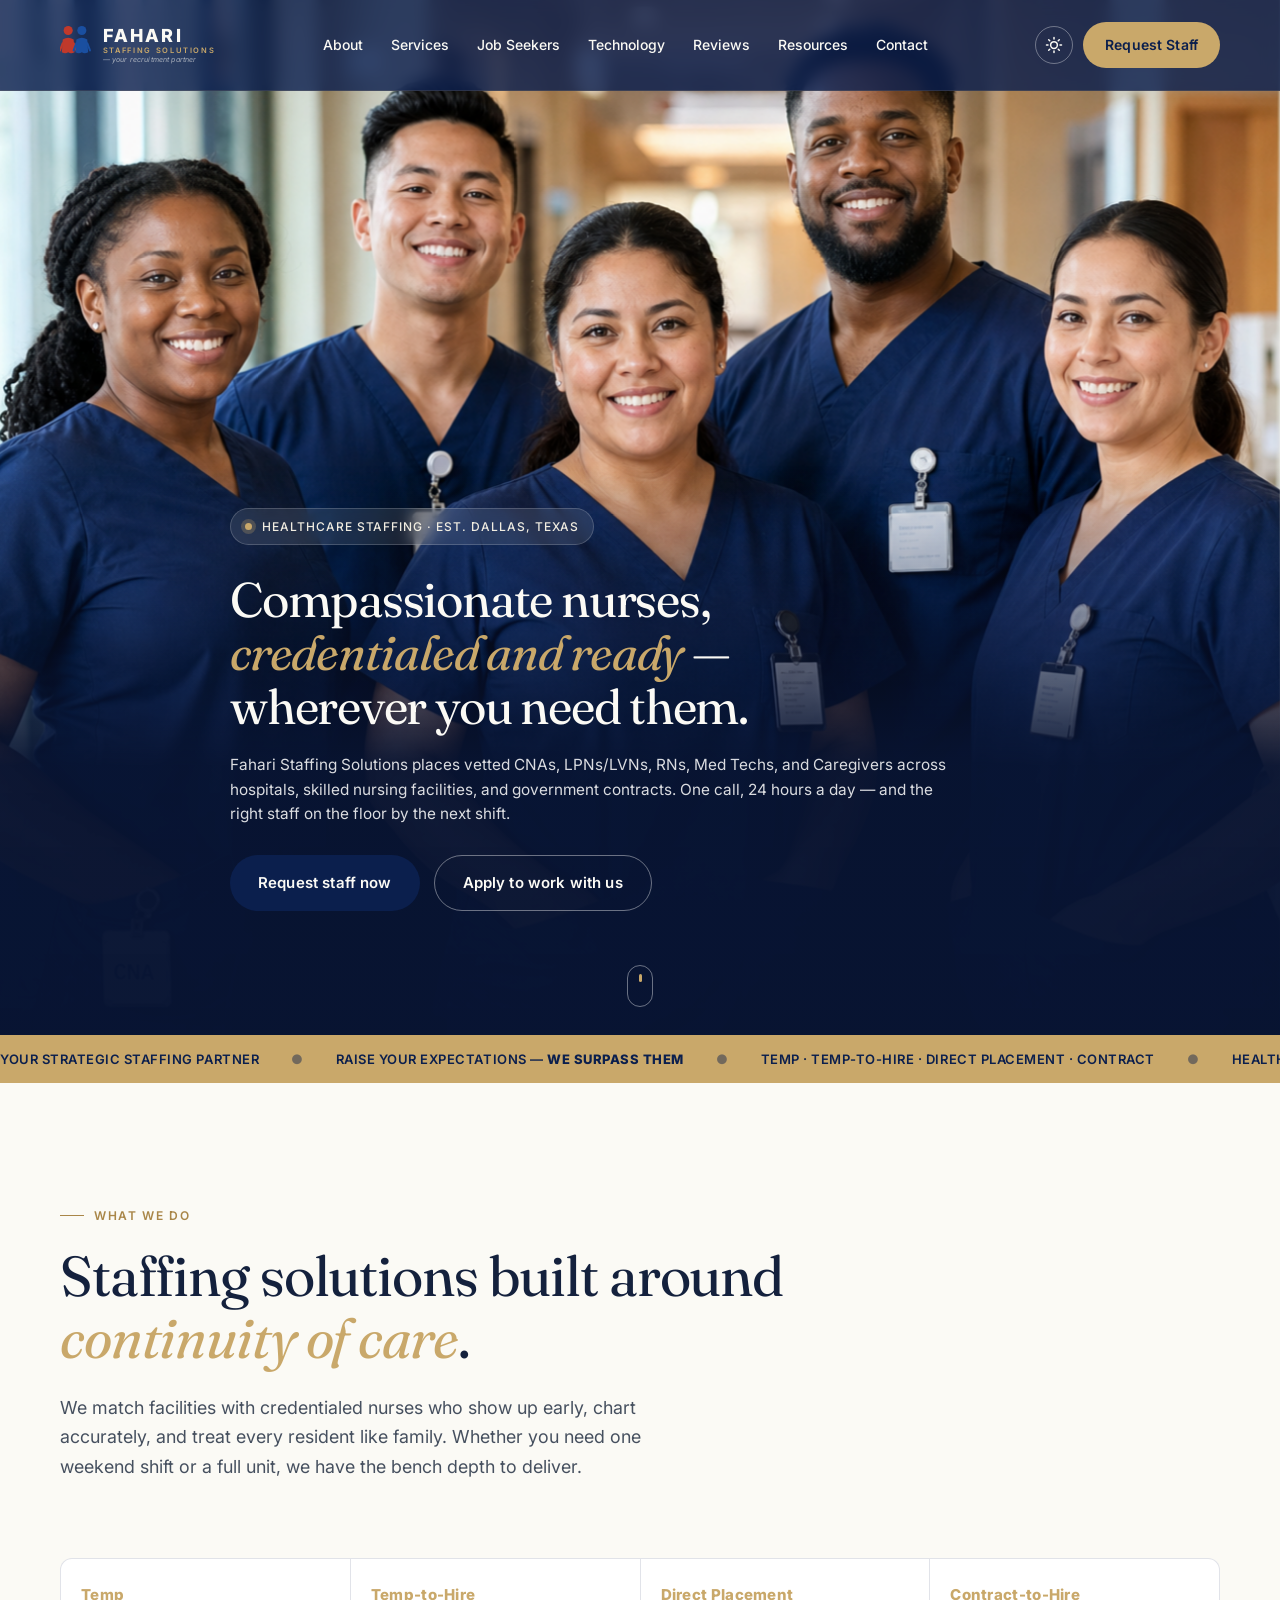
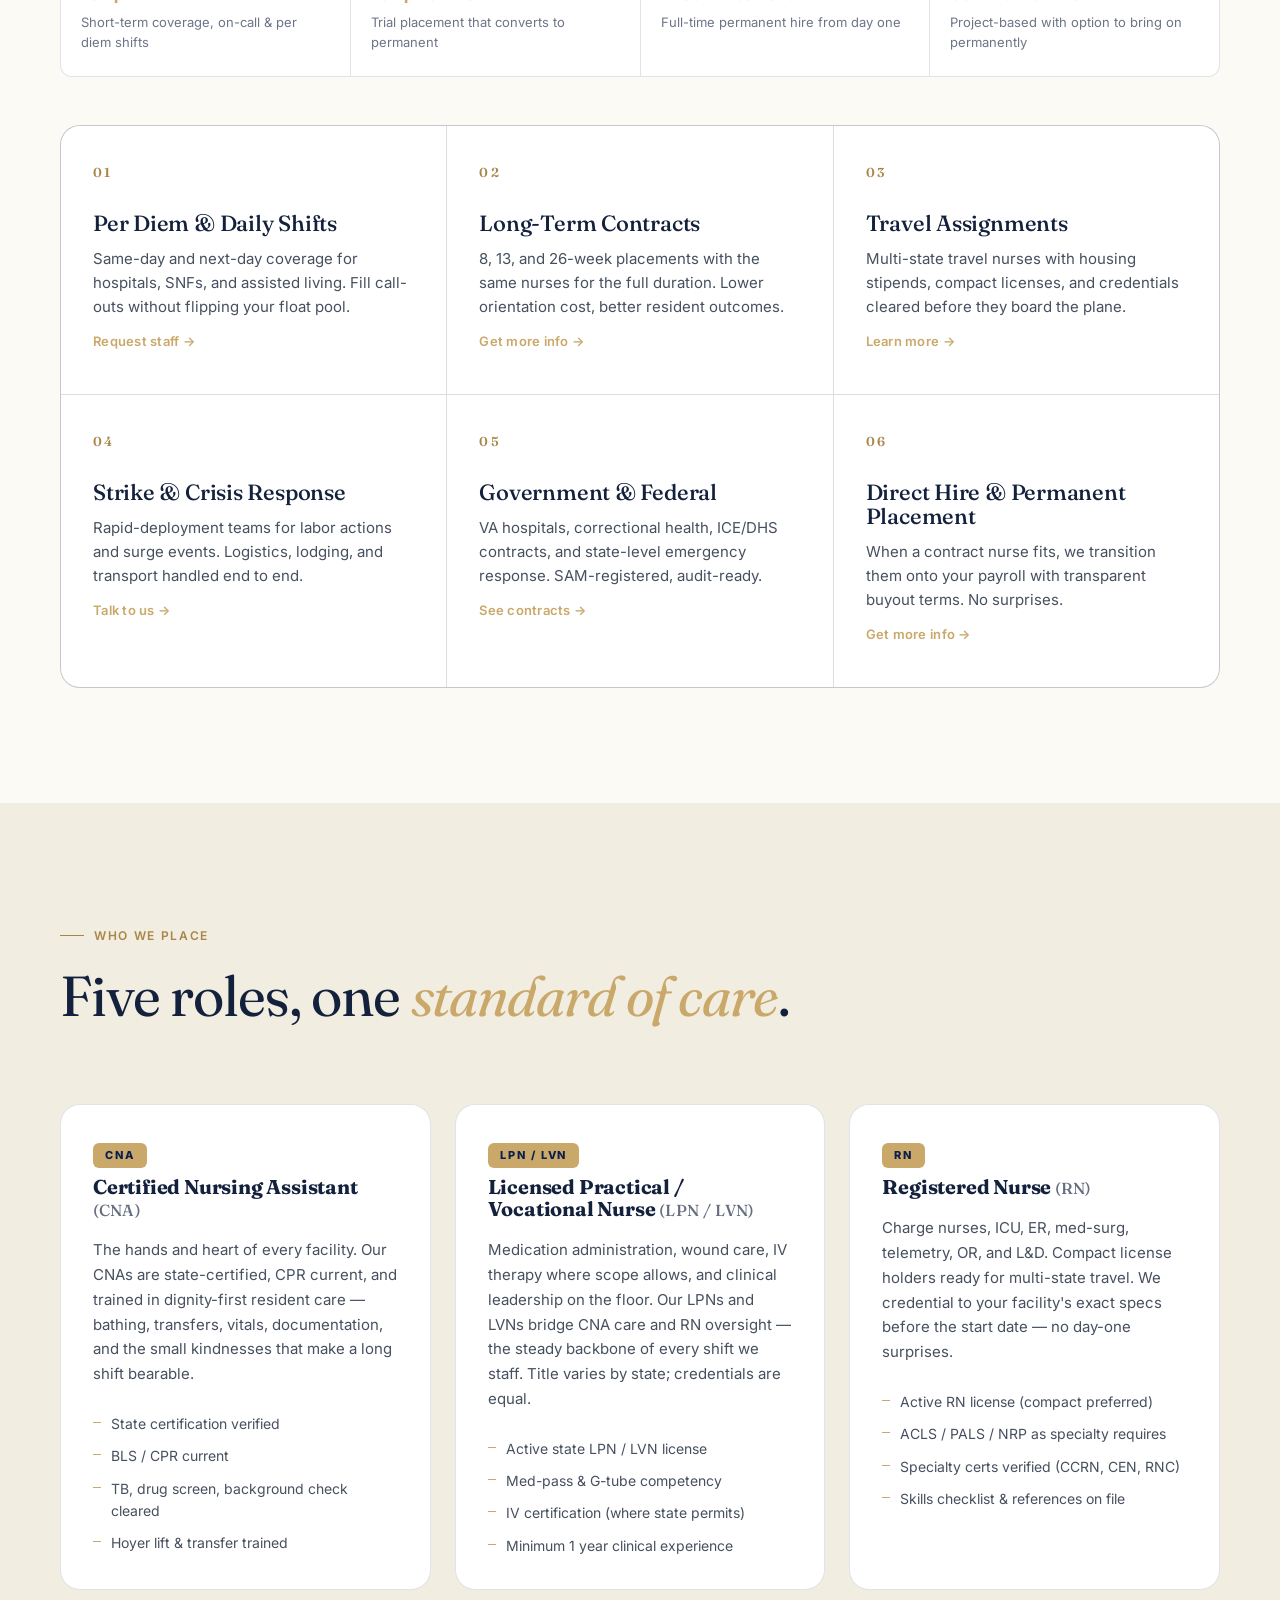
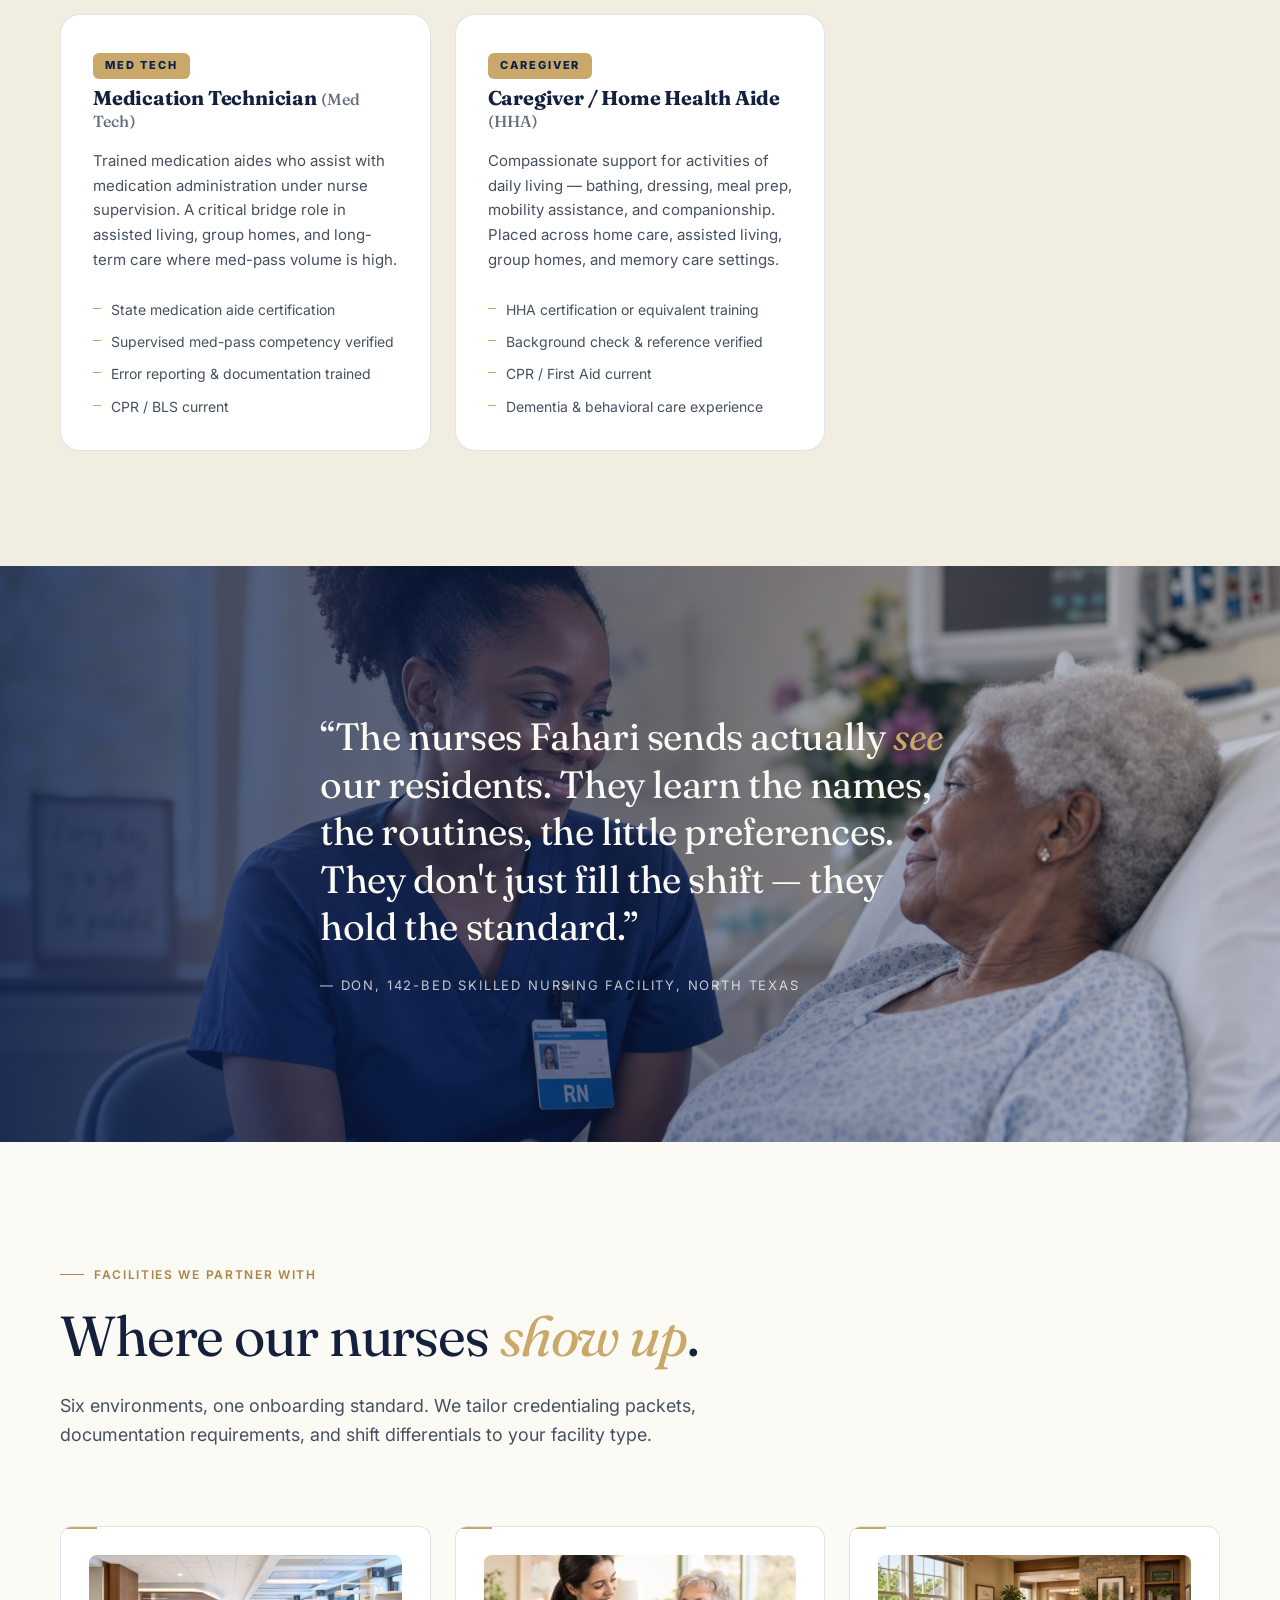
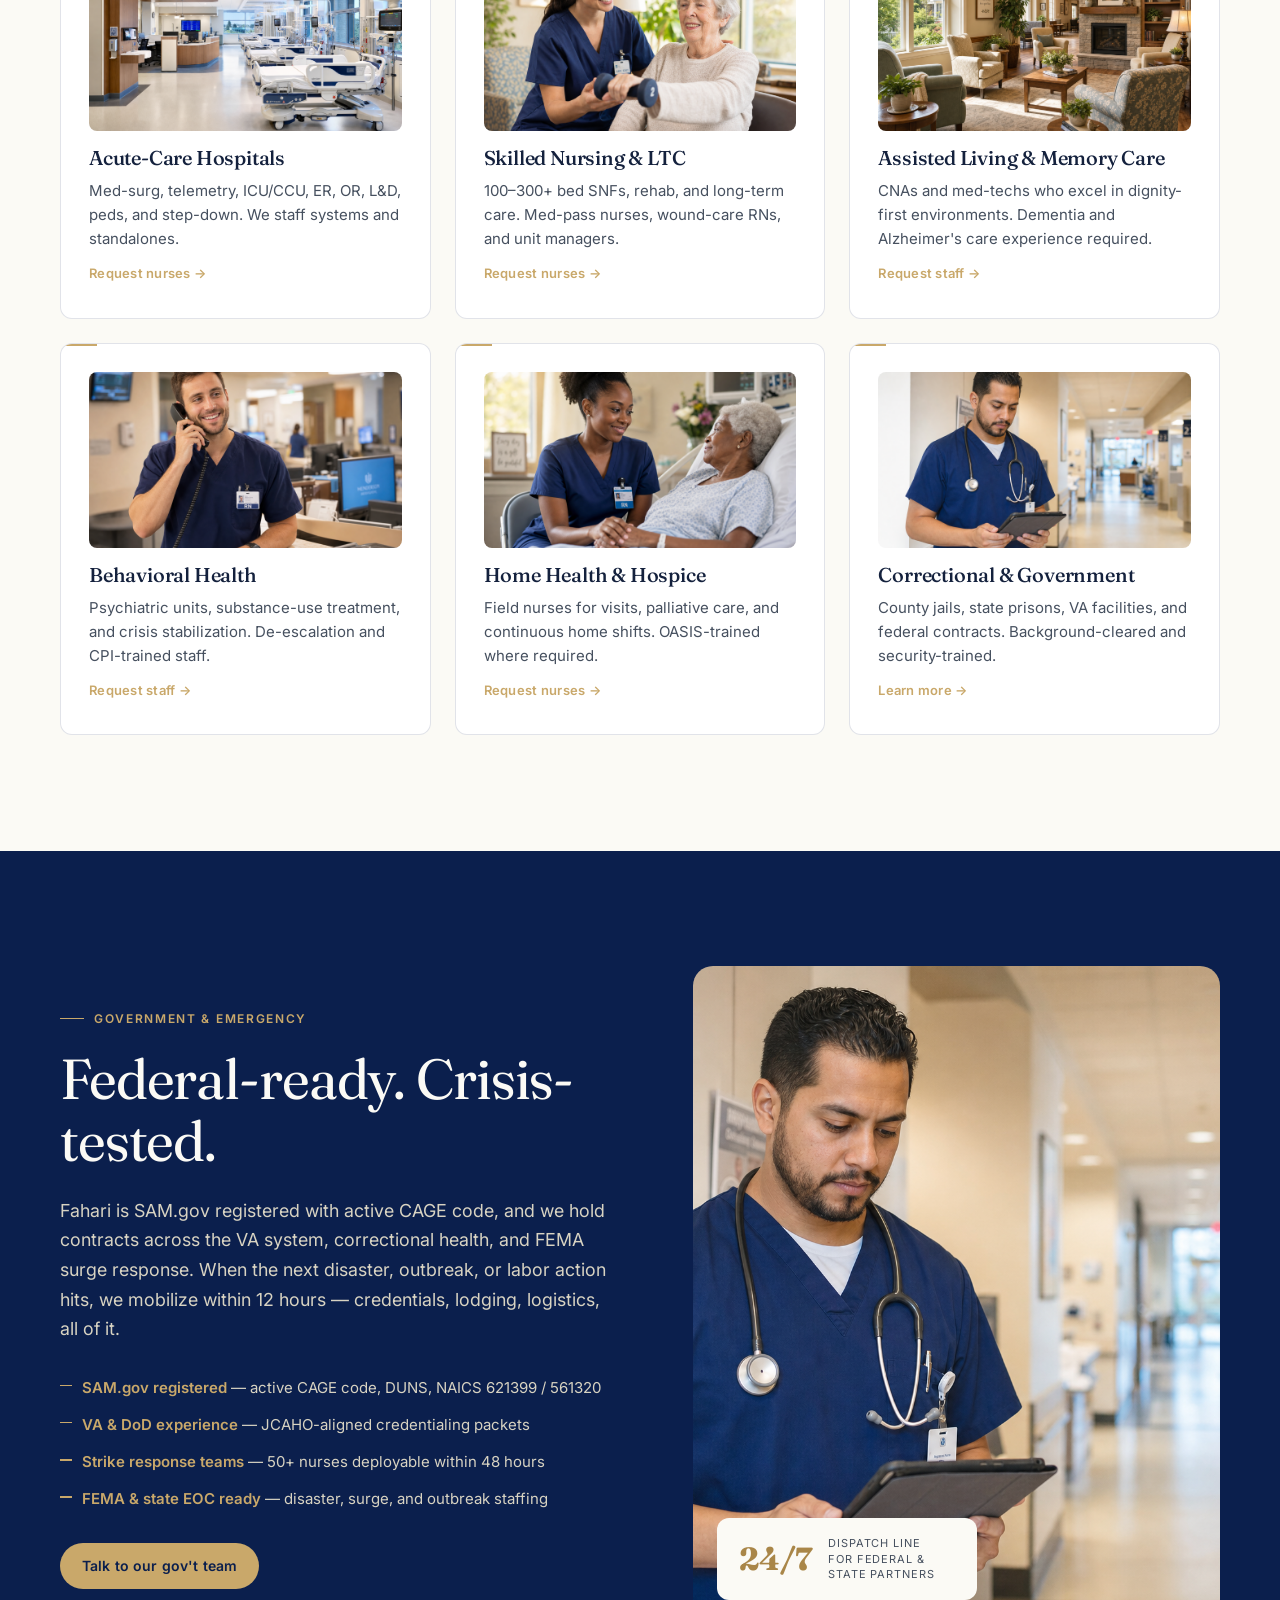
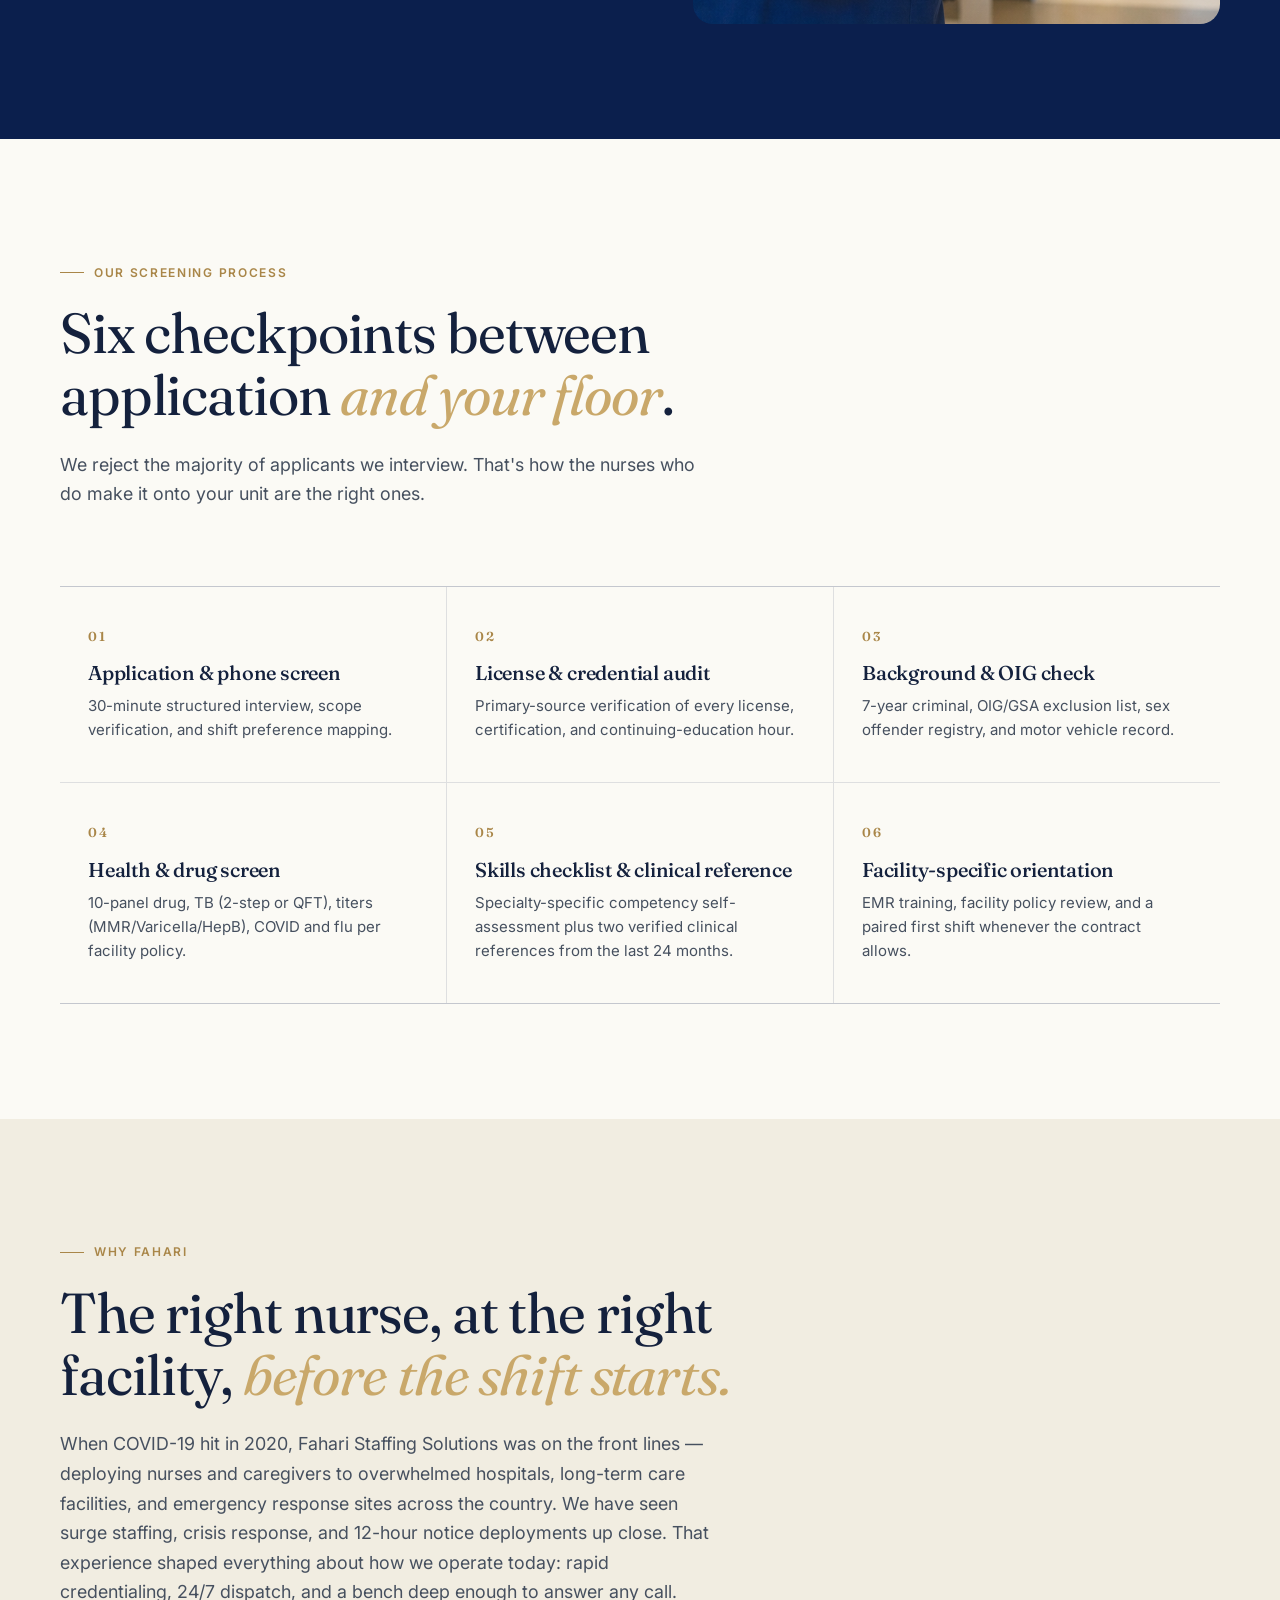
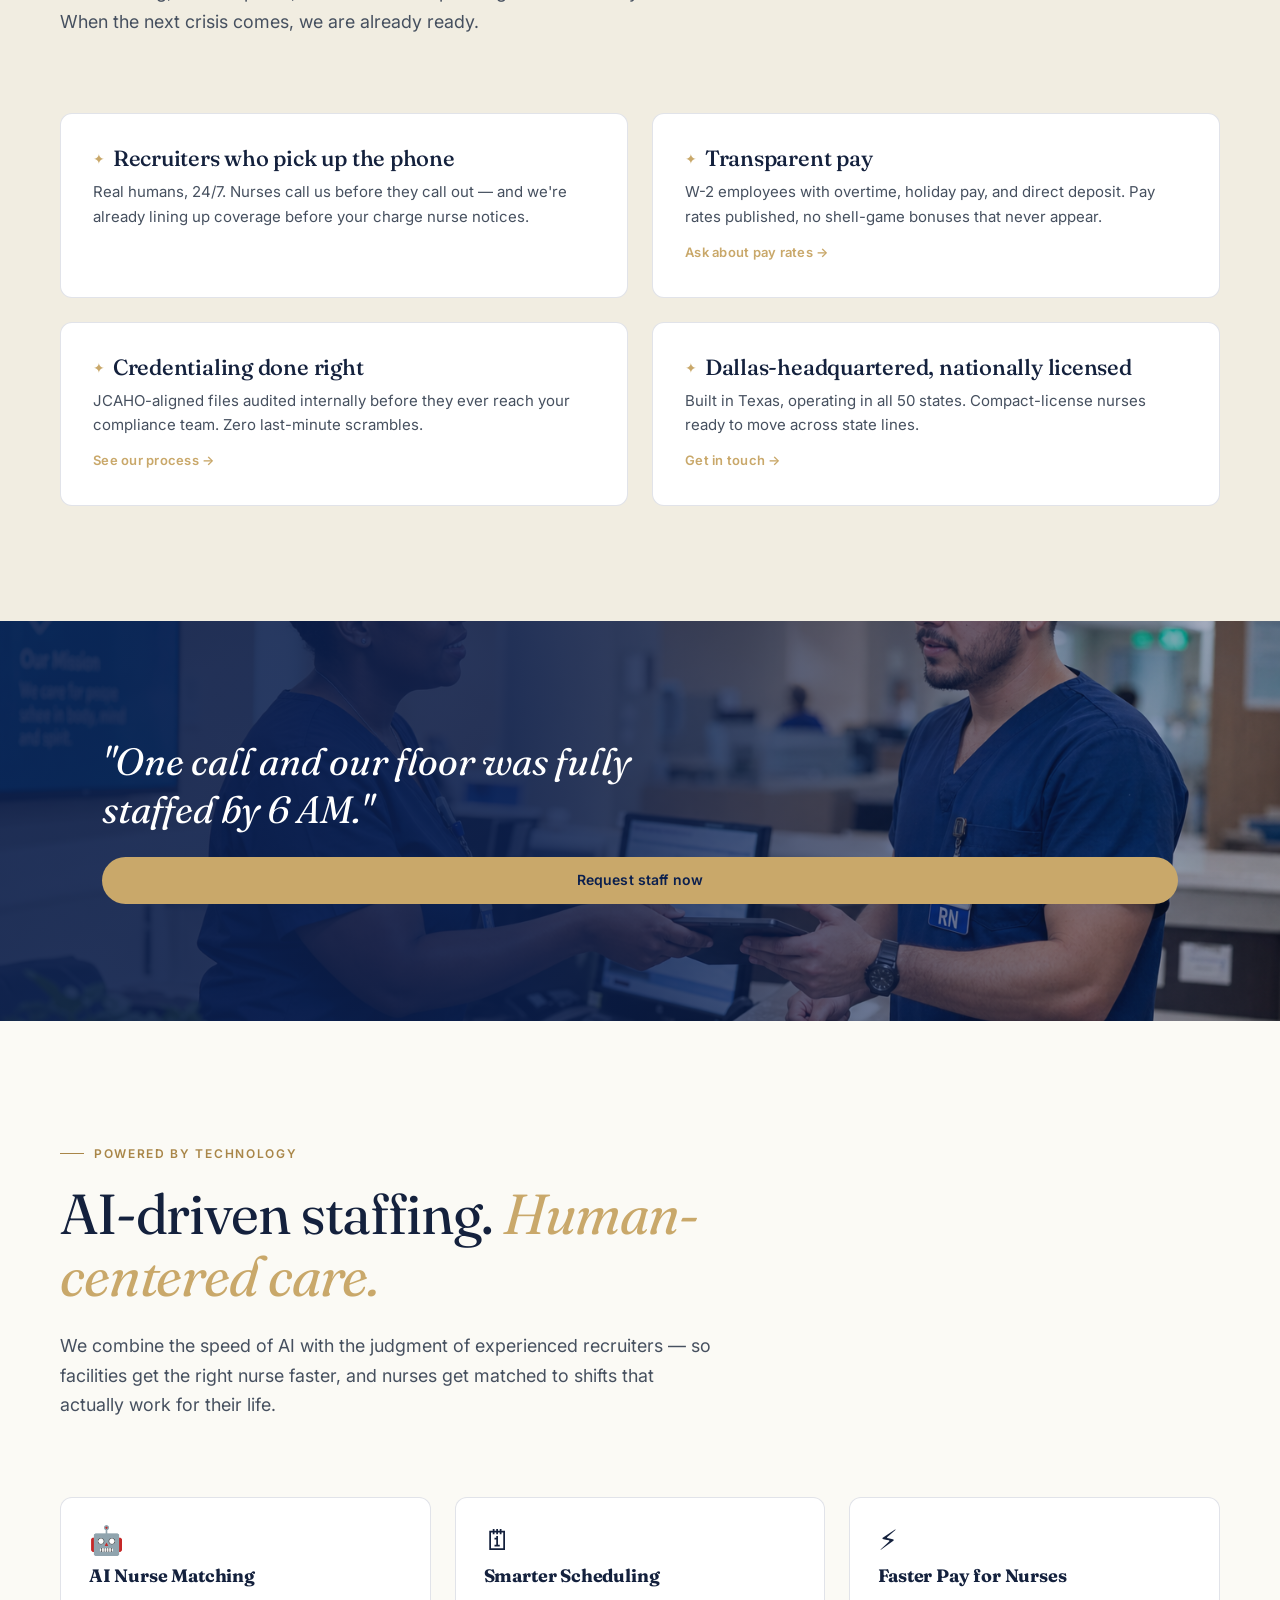
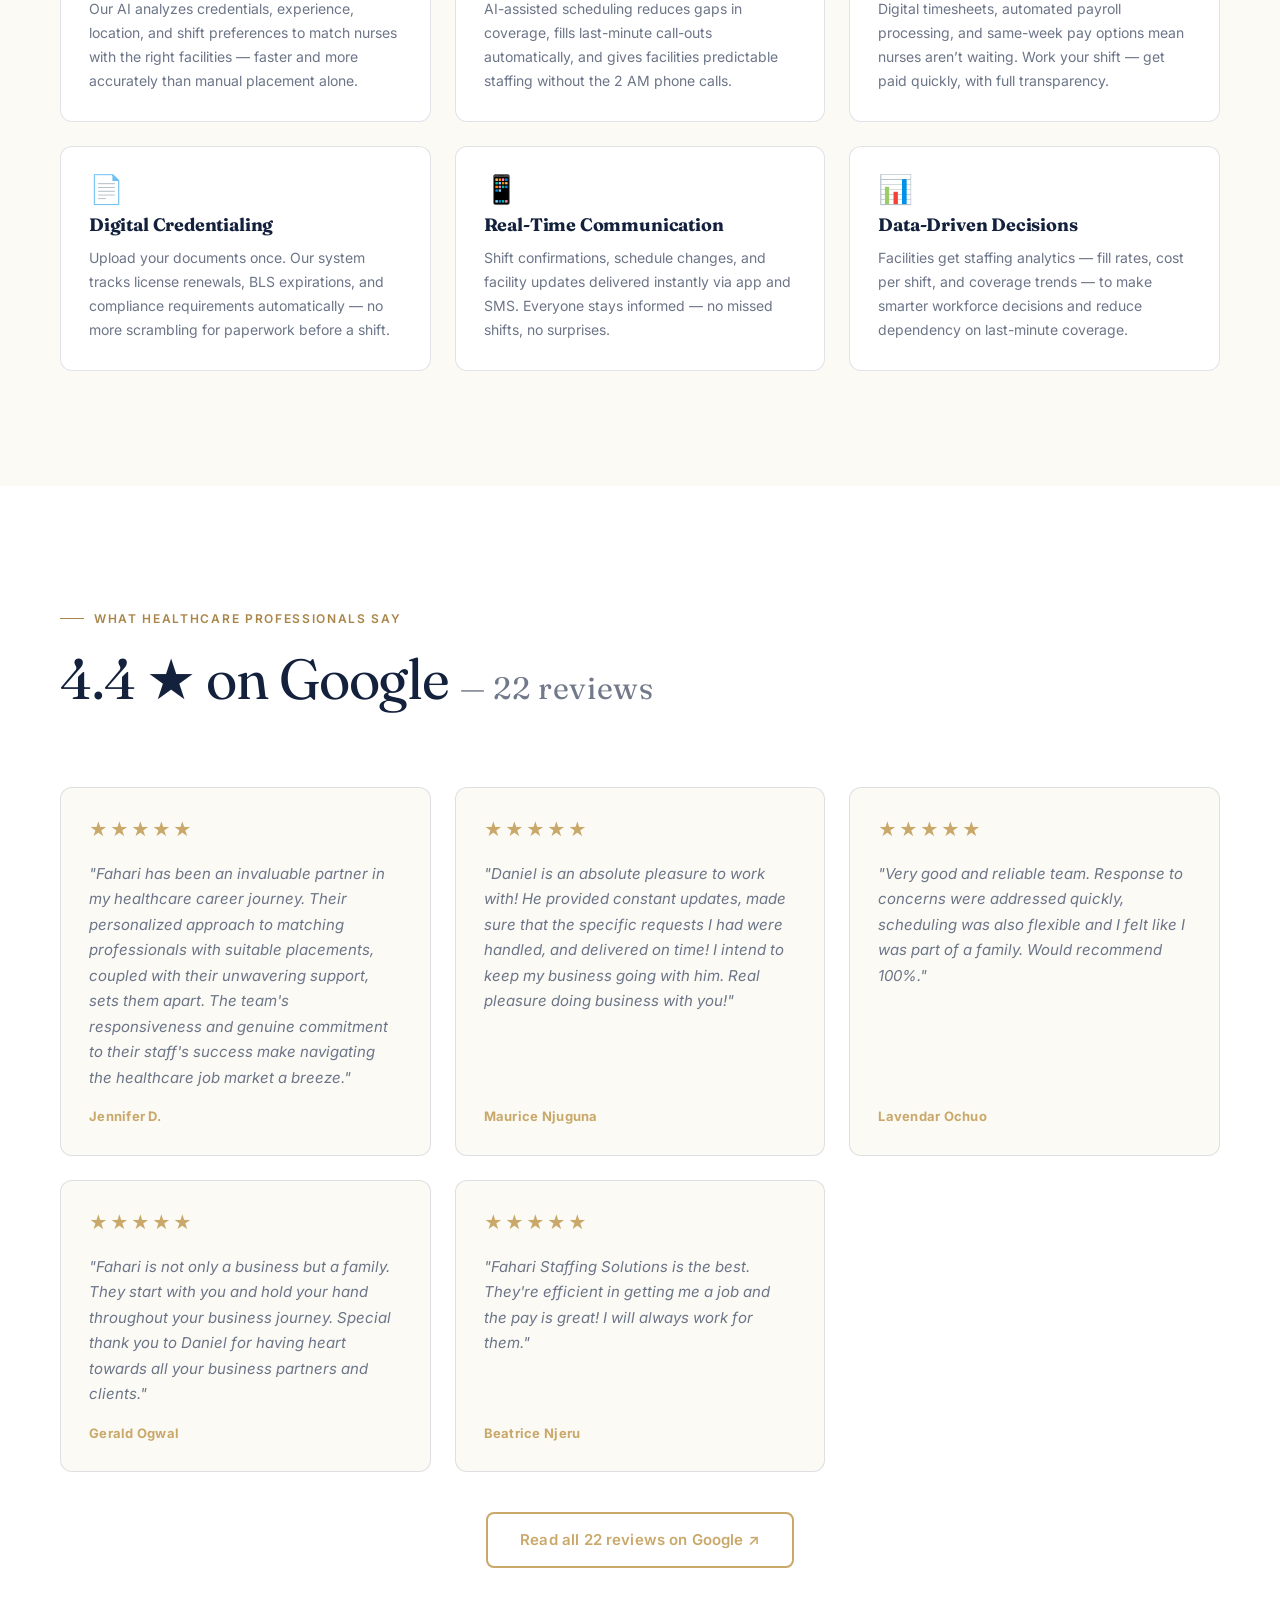
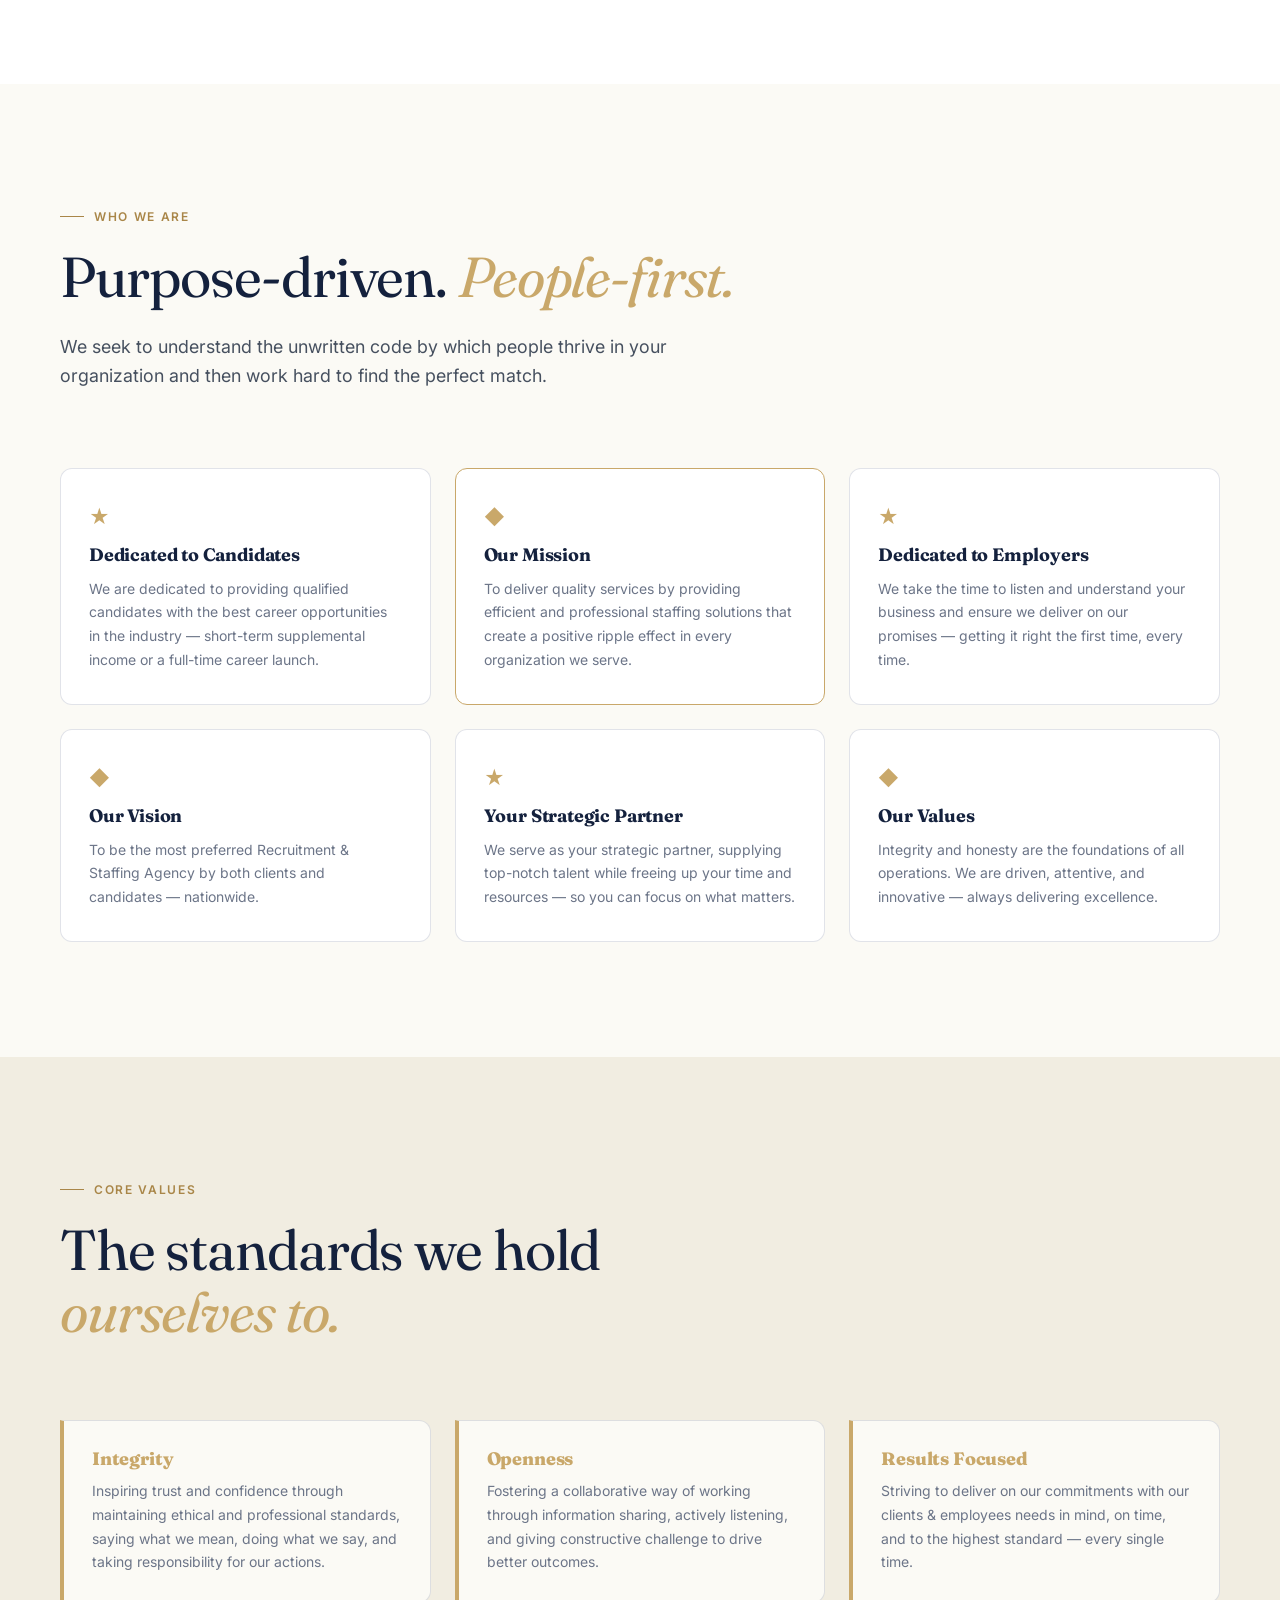
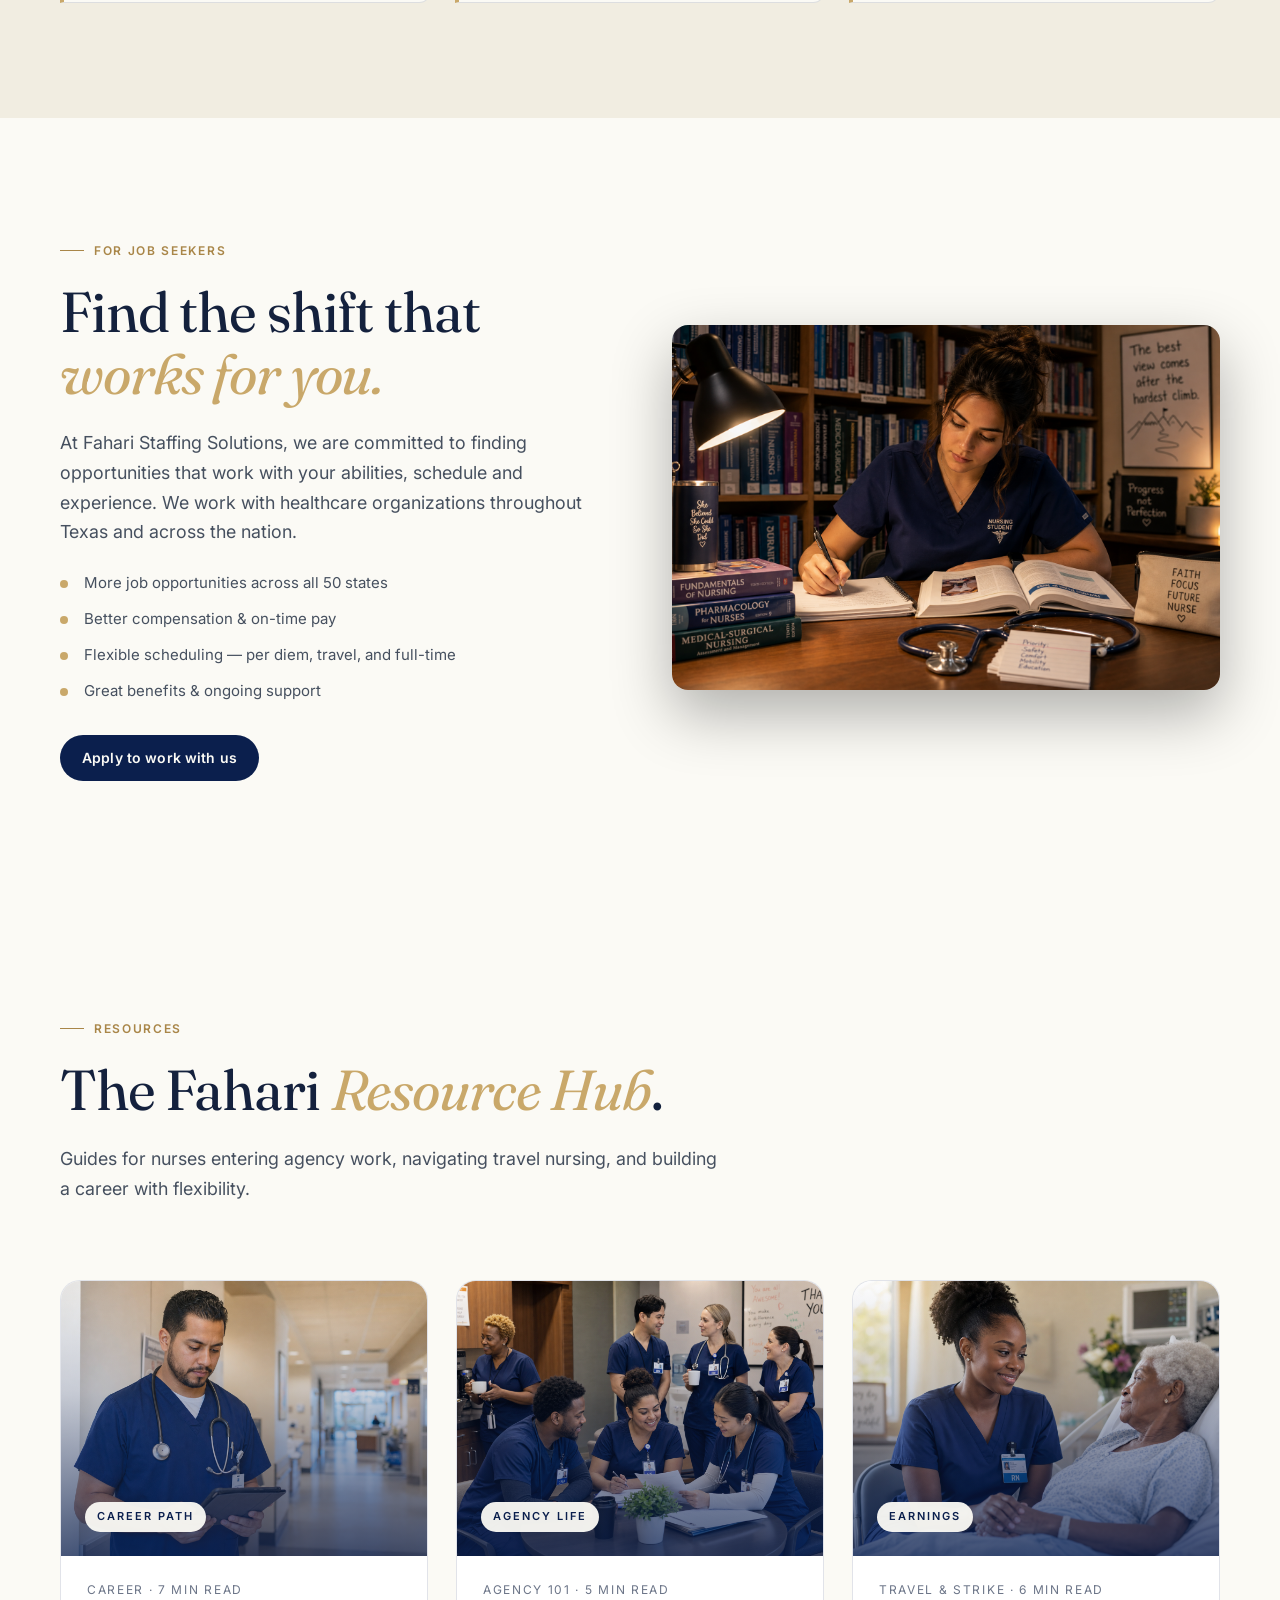
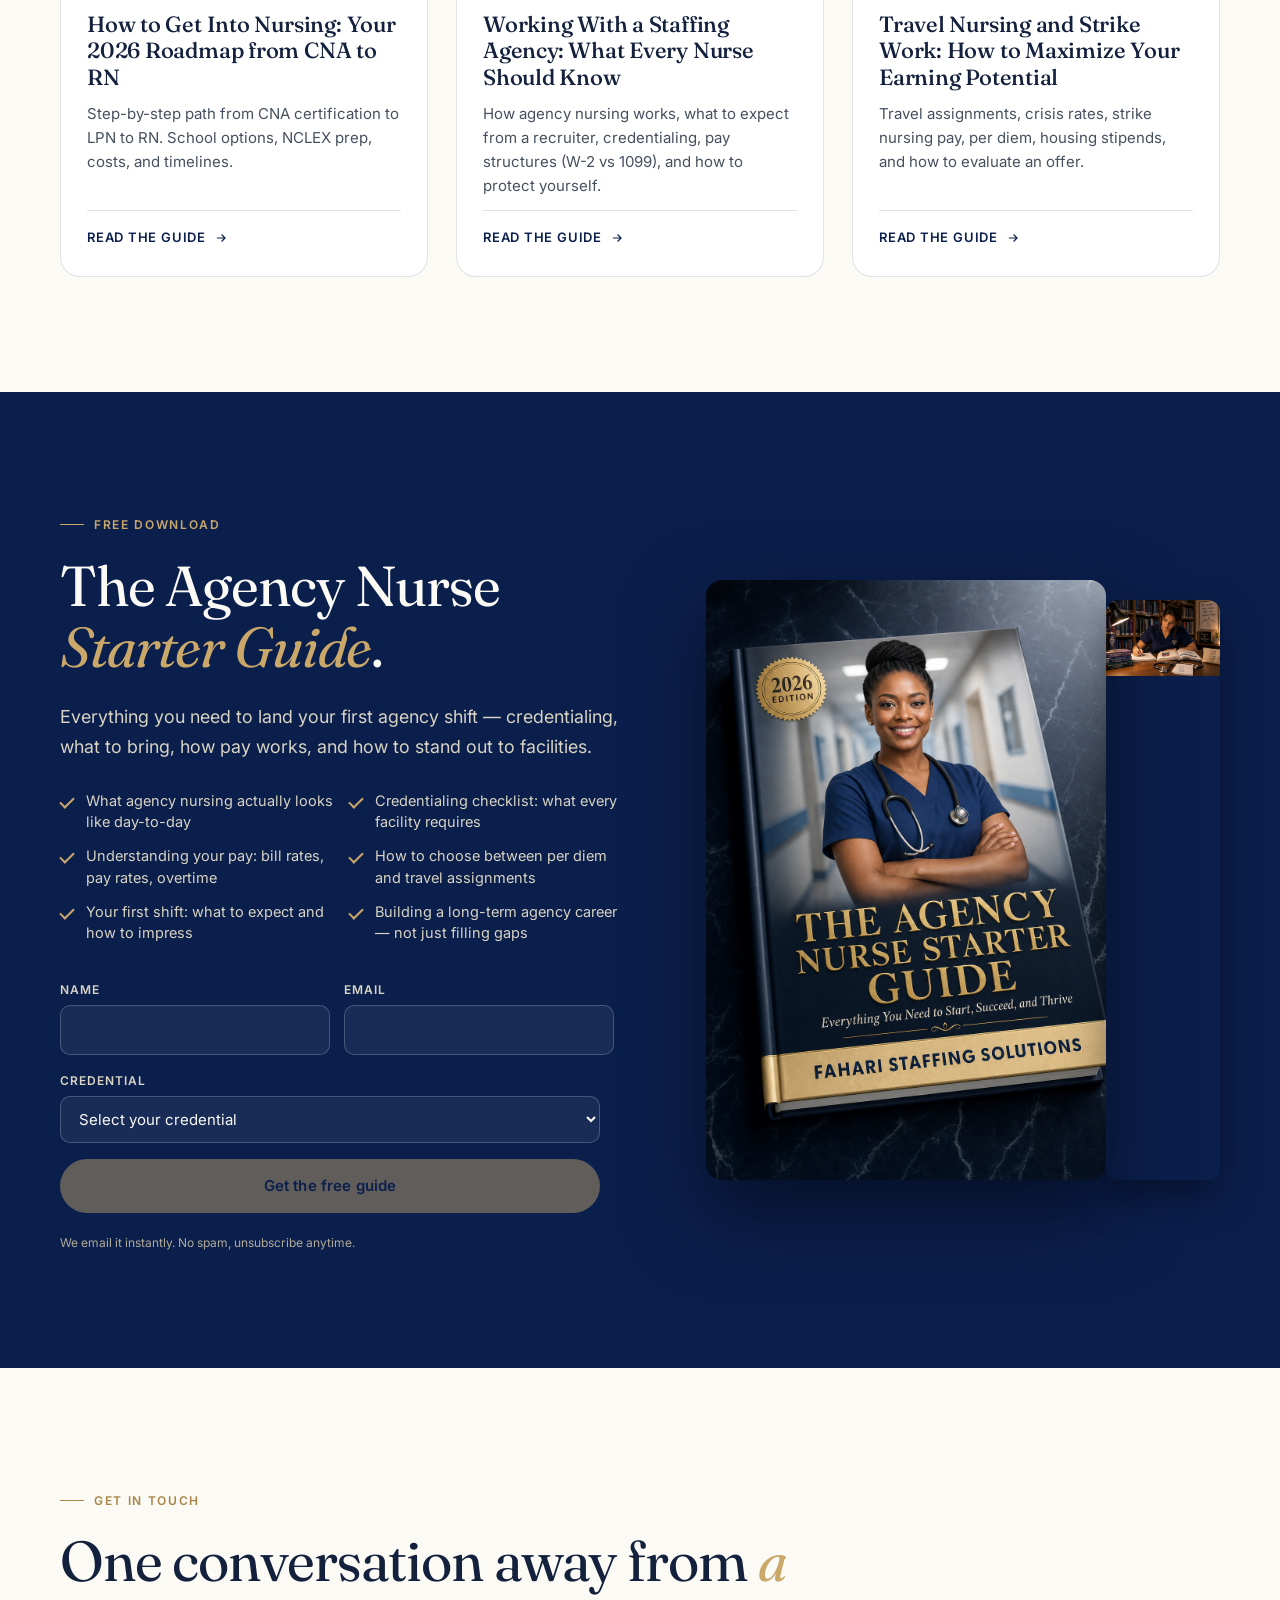
==== commit 45523298: "another update" ====
--- a/index.html
+++ b/index.html
@@ -1417,7 +1417,13 @@
 							</li>
 						</ul>
 
-						<form class="ebook-form" id="ebookForm" novalidate>
+						<form
+							class="ebook-form"
+							id="ebookForm"
+							action="https://formspree.io/f/mkoejepp"
+							method="POST"
+							novalidate
+						>
 							<div class="field-row">
 								<label class="field">
 									<span>Name</span>
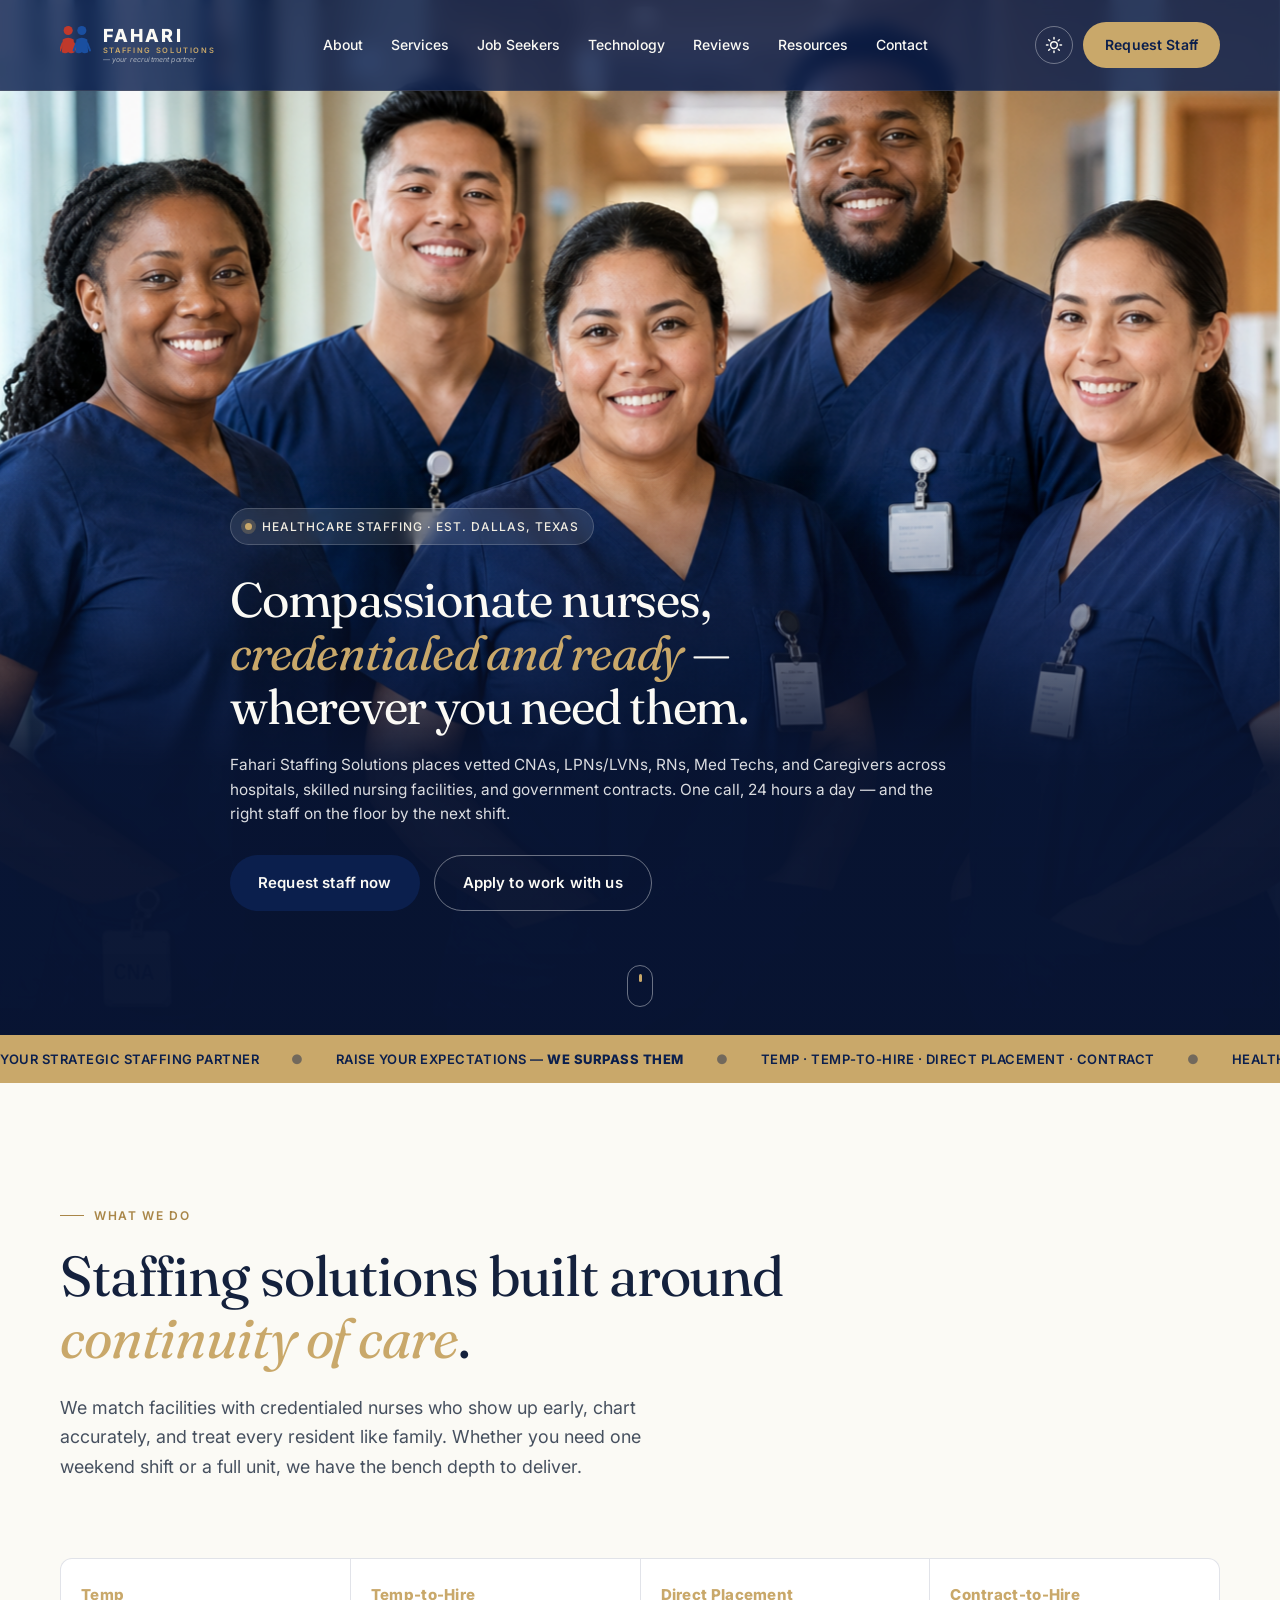
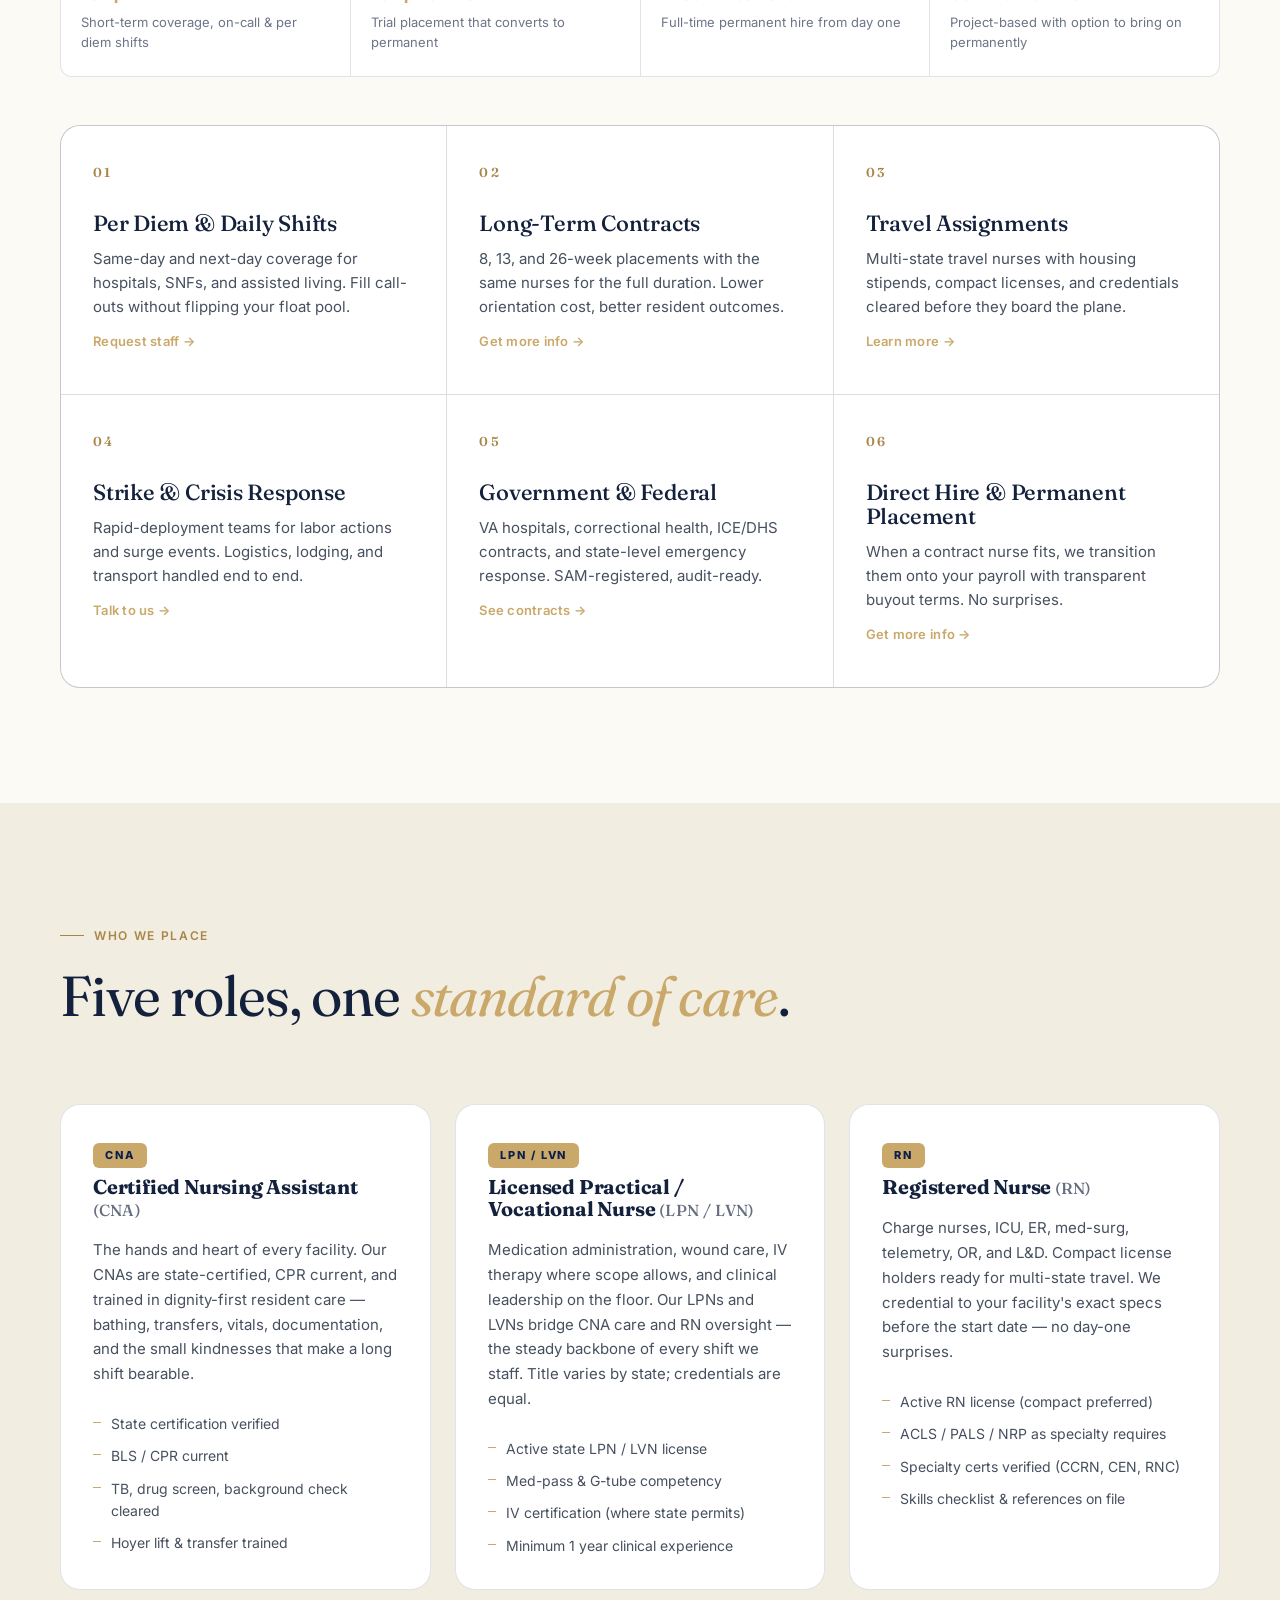
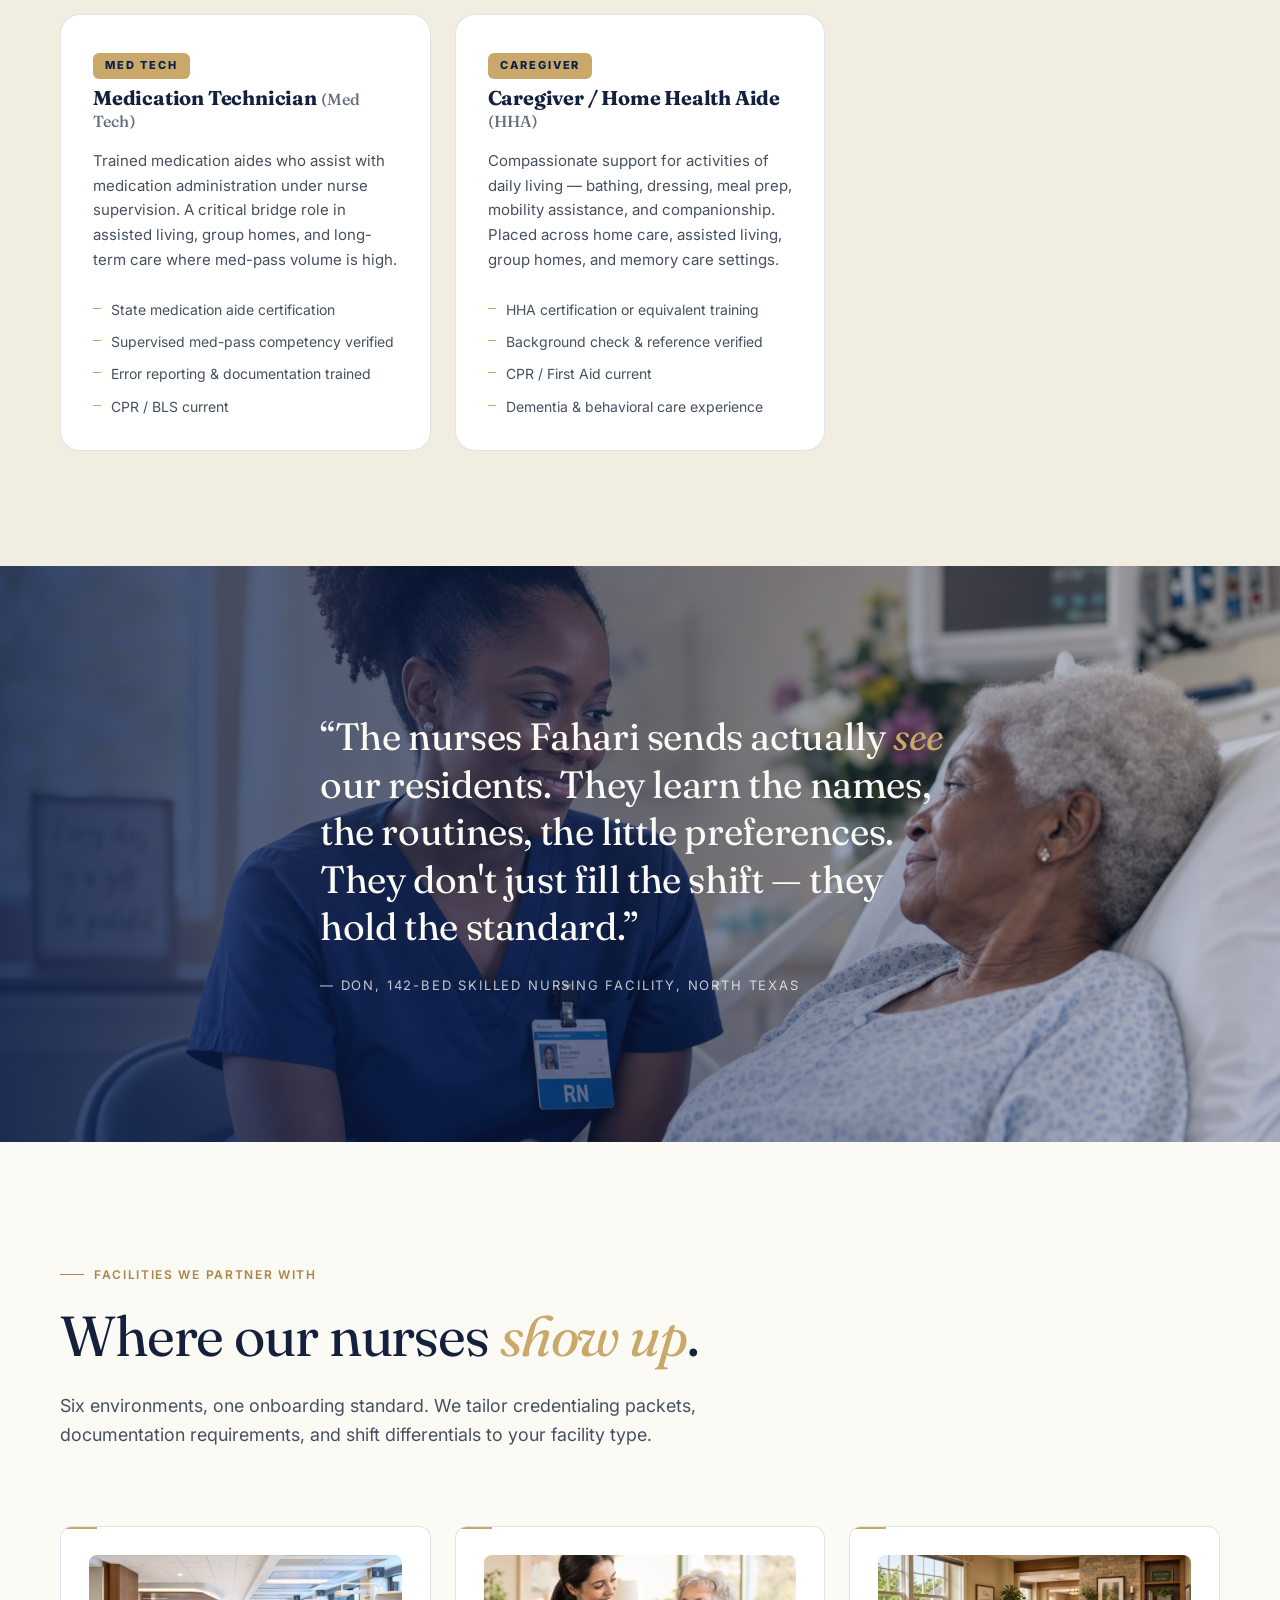
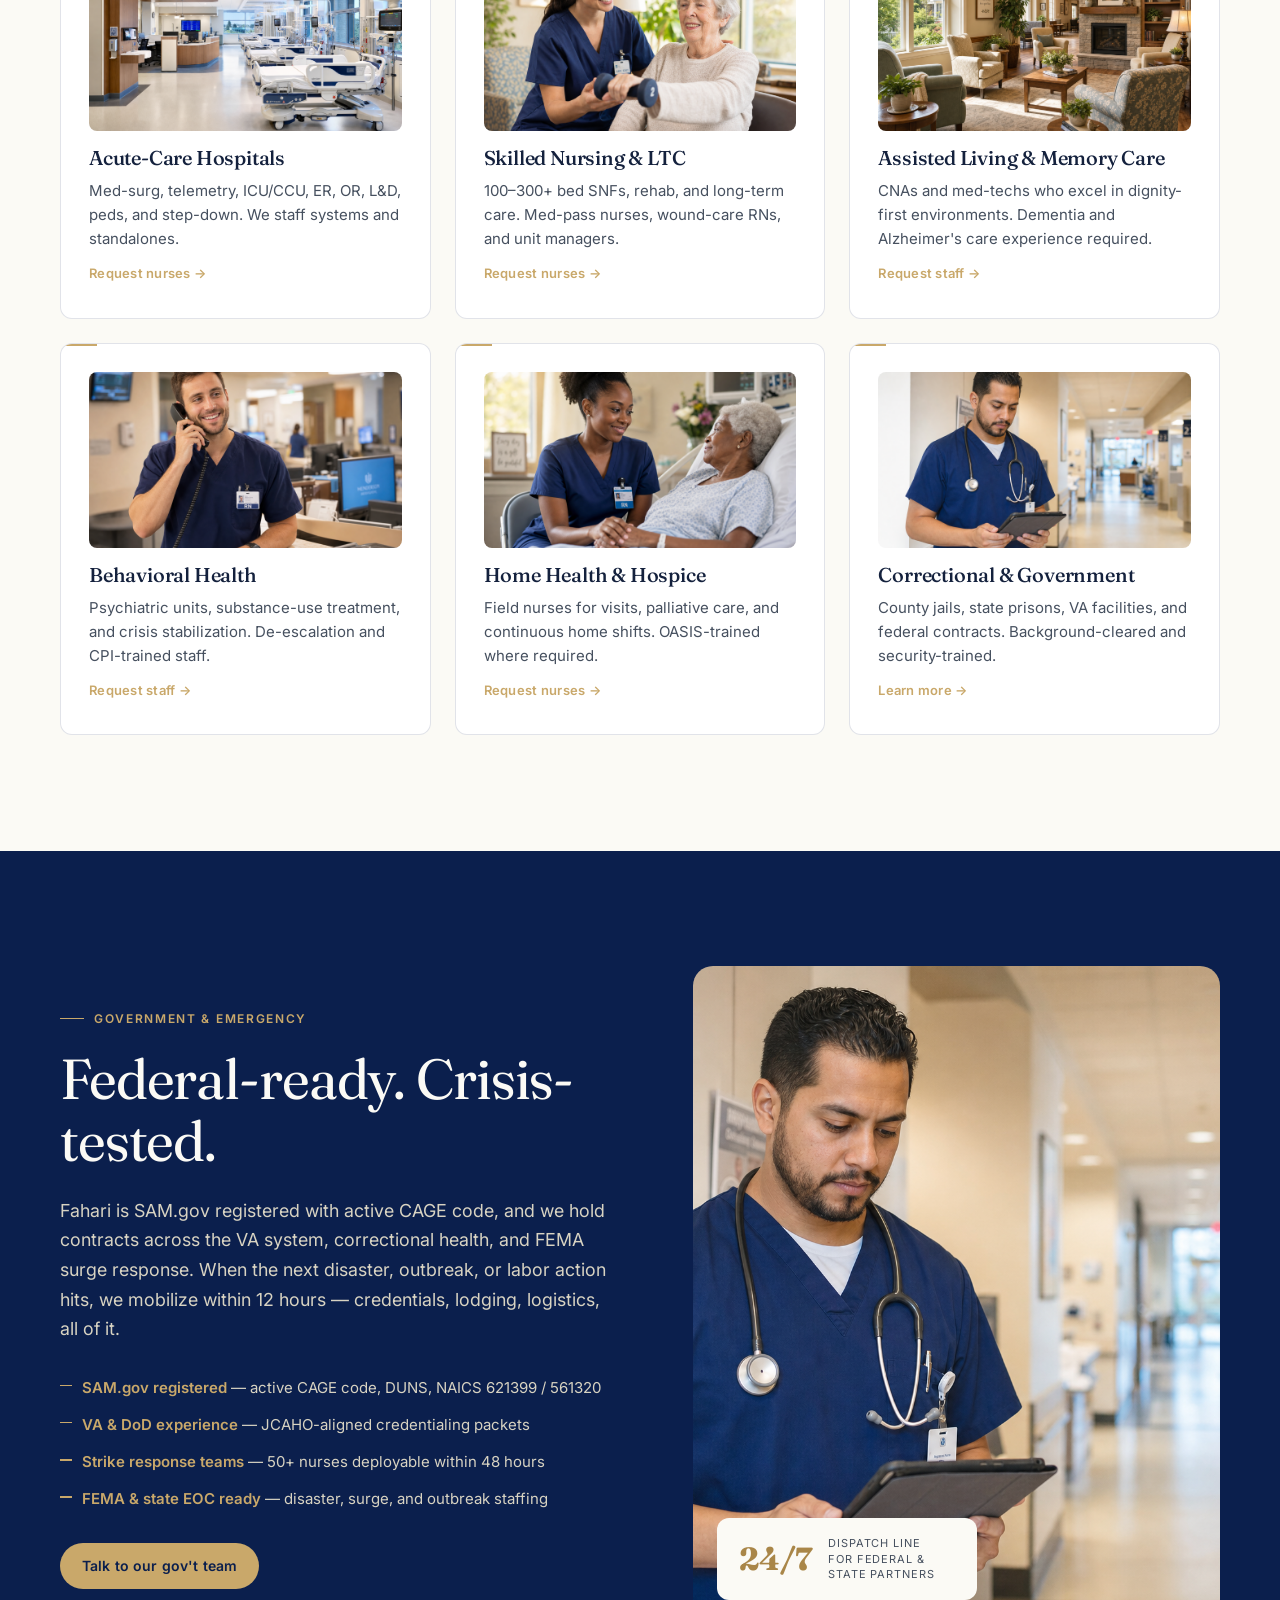
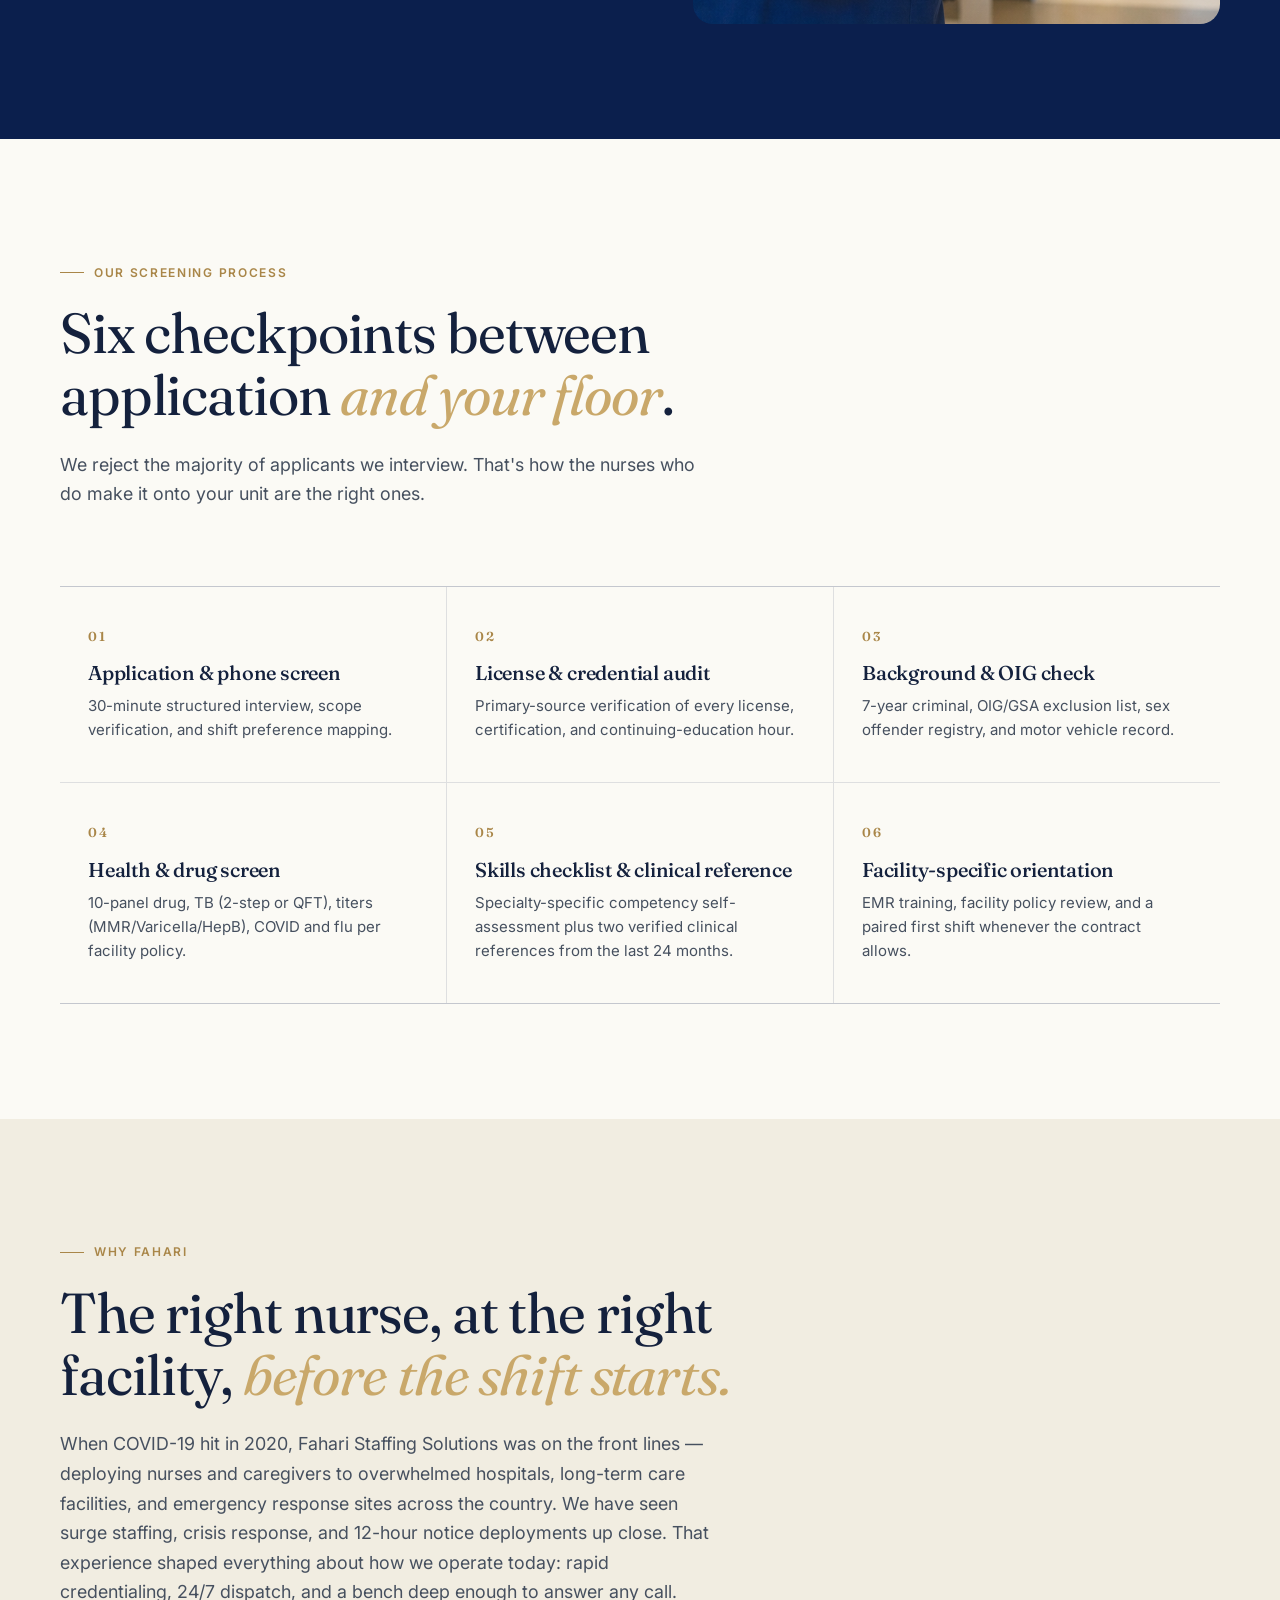
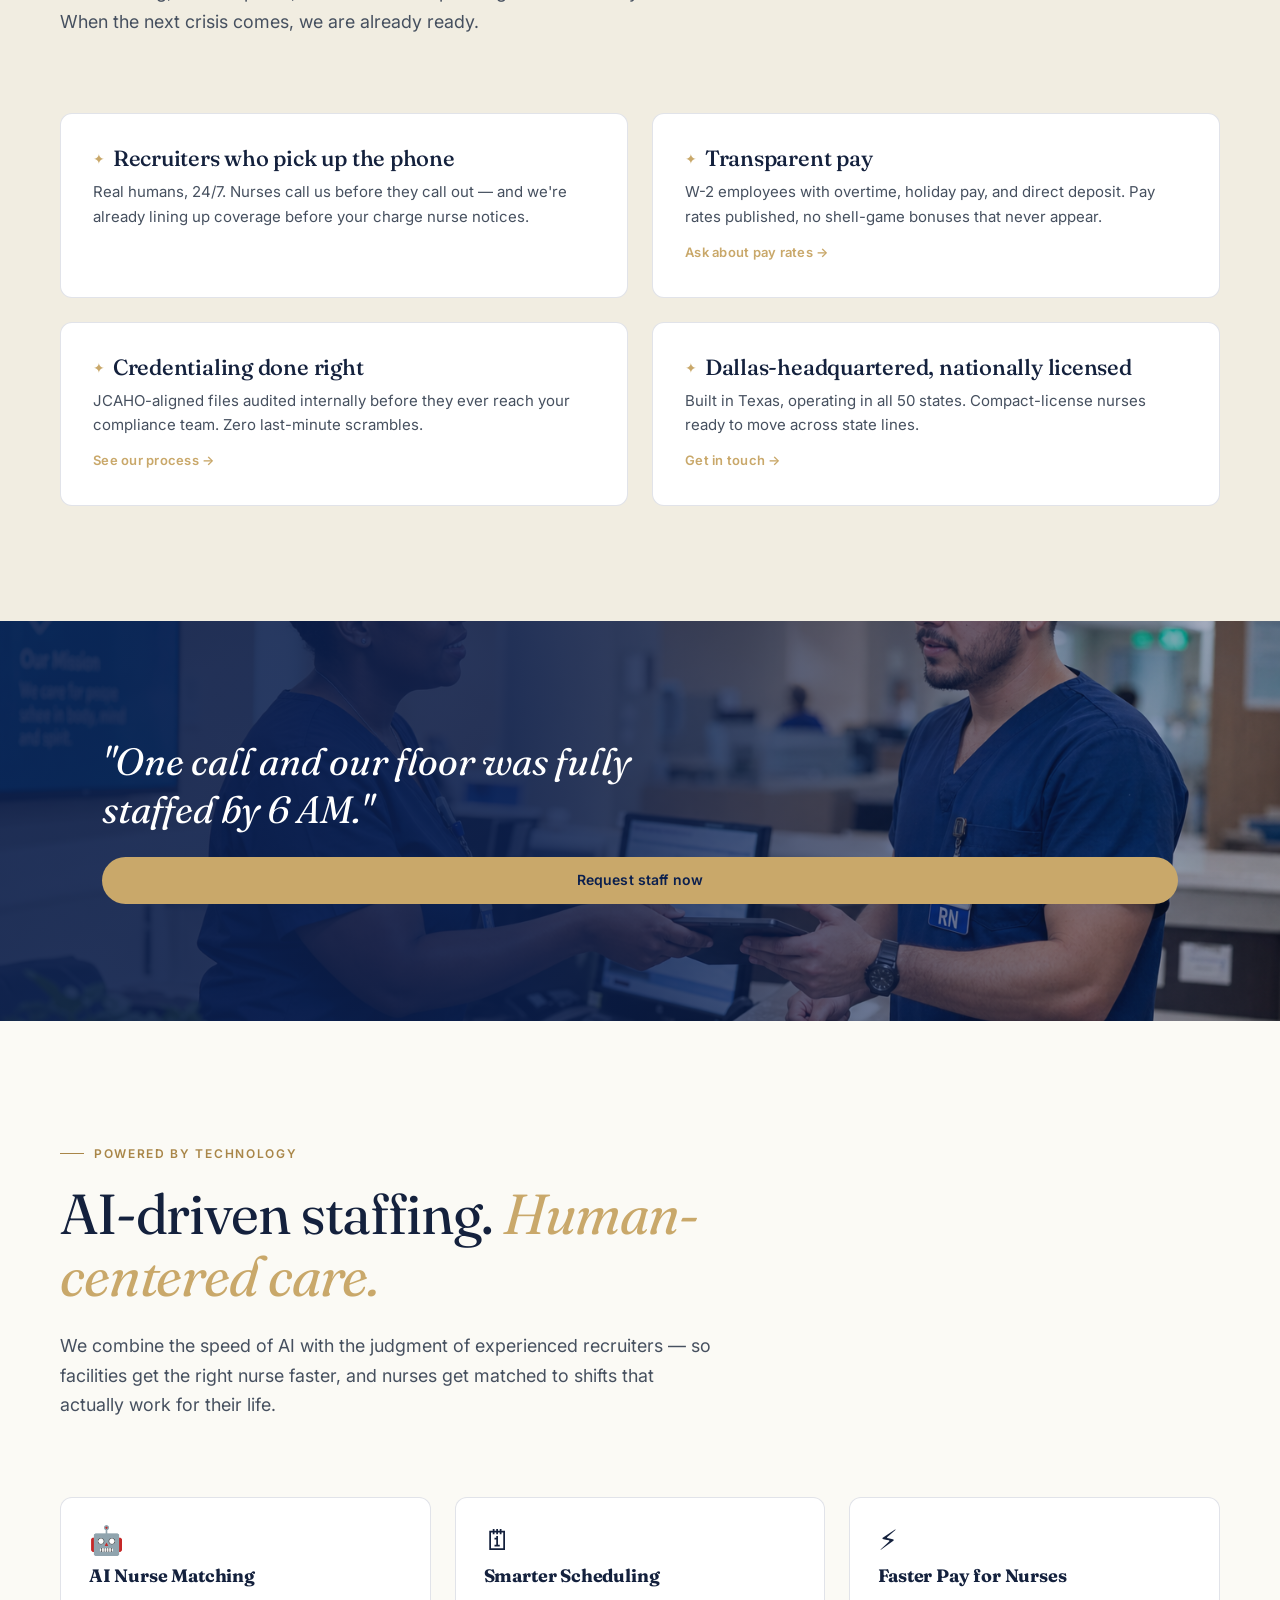
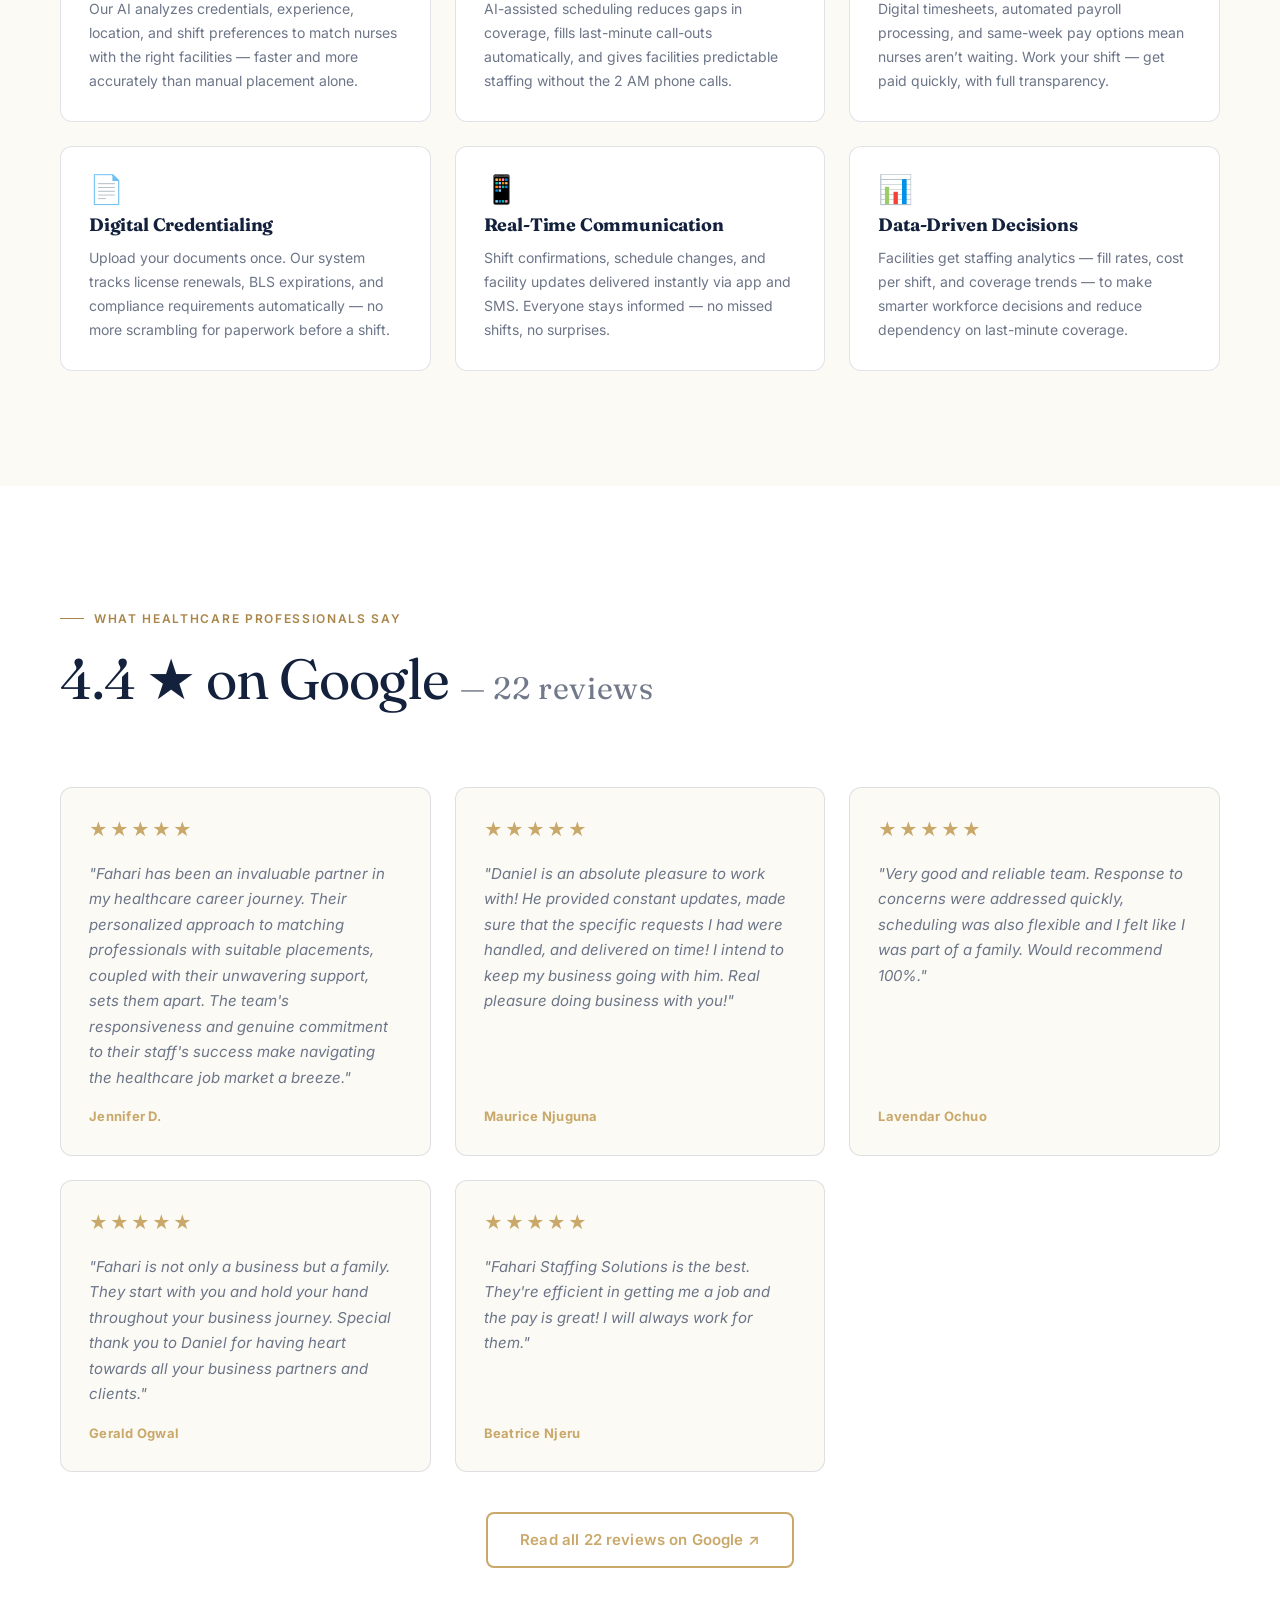
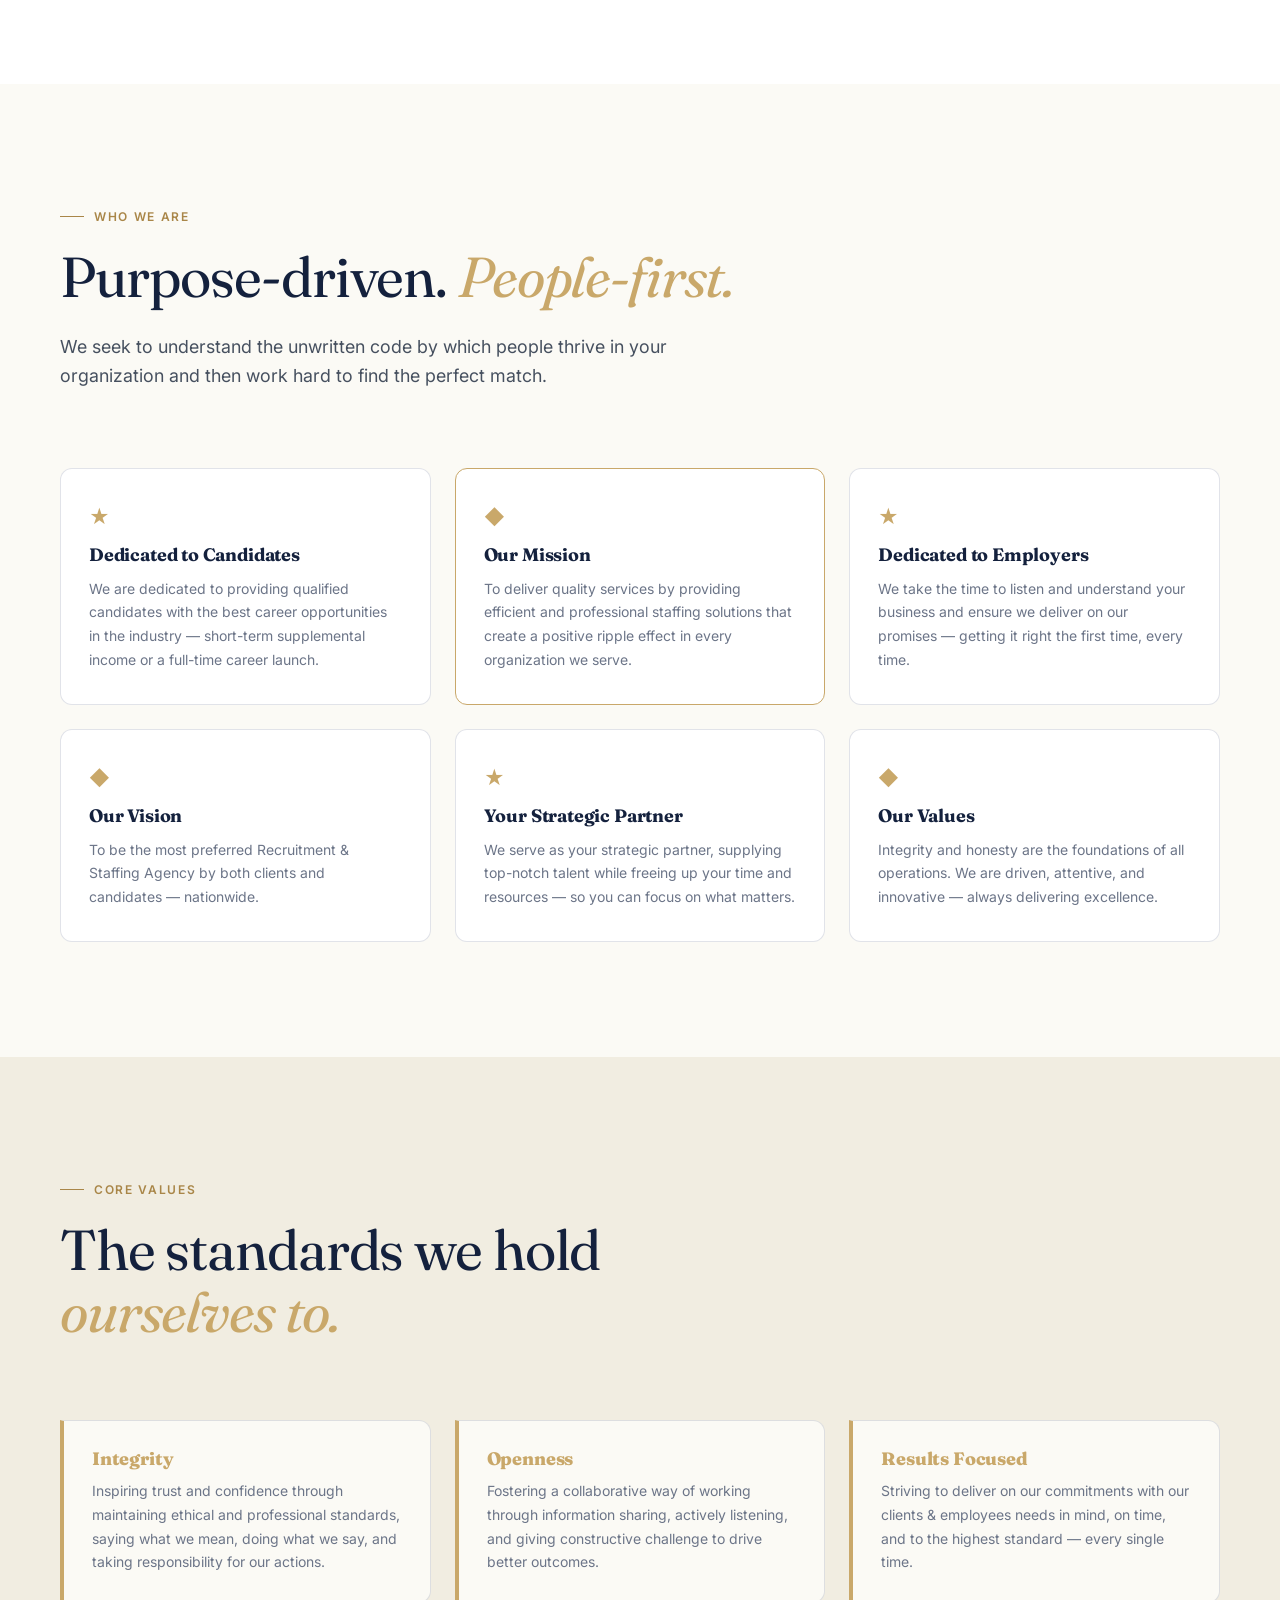
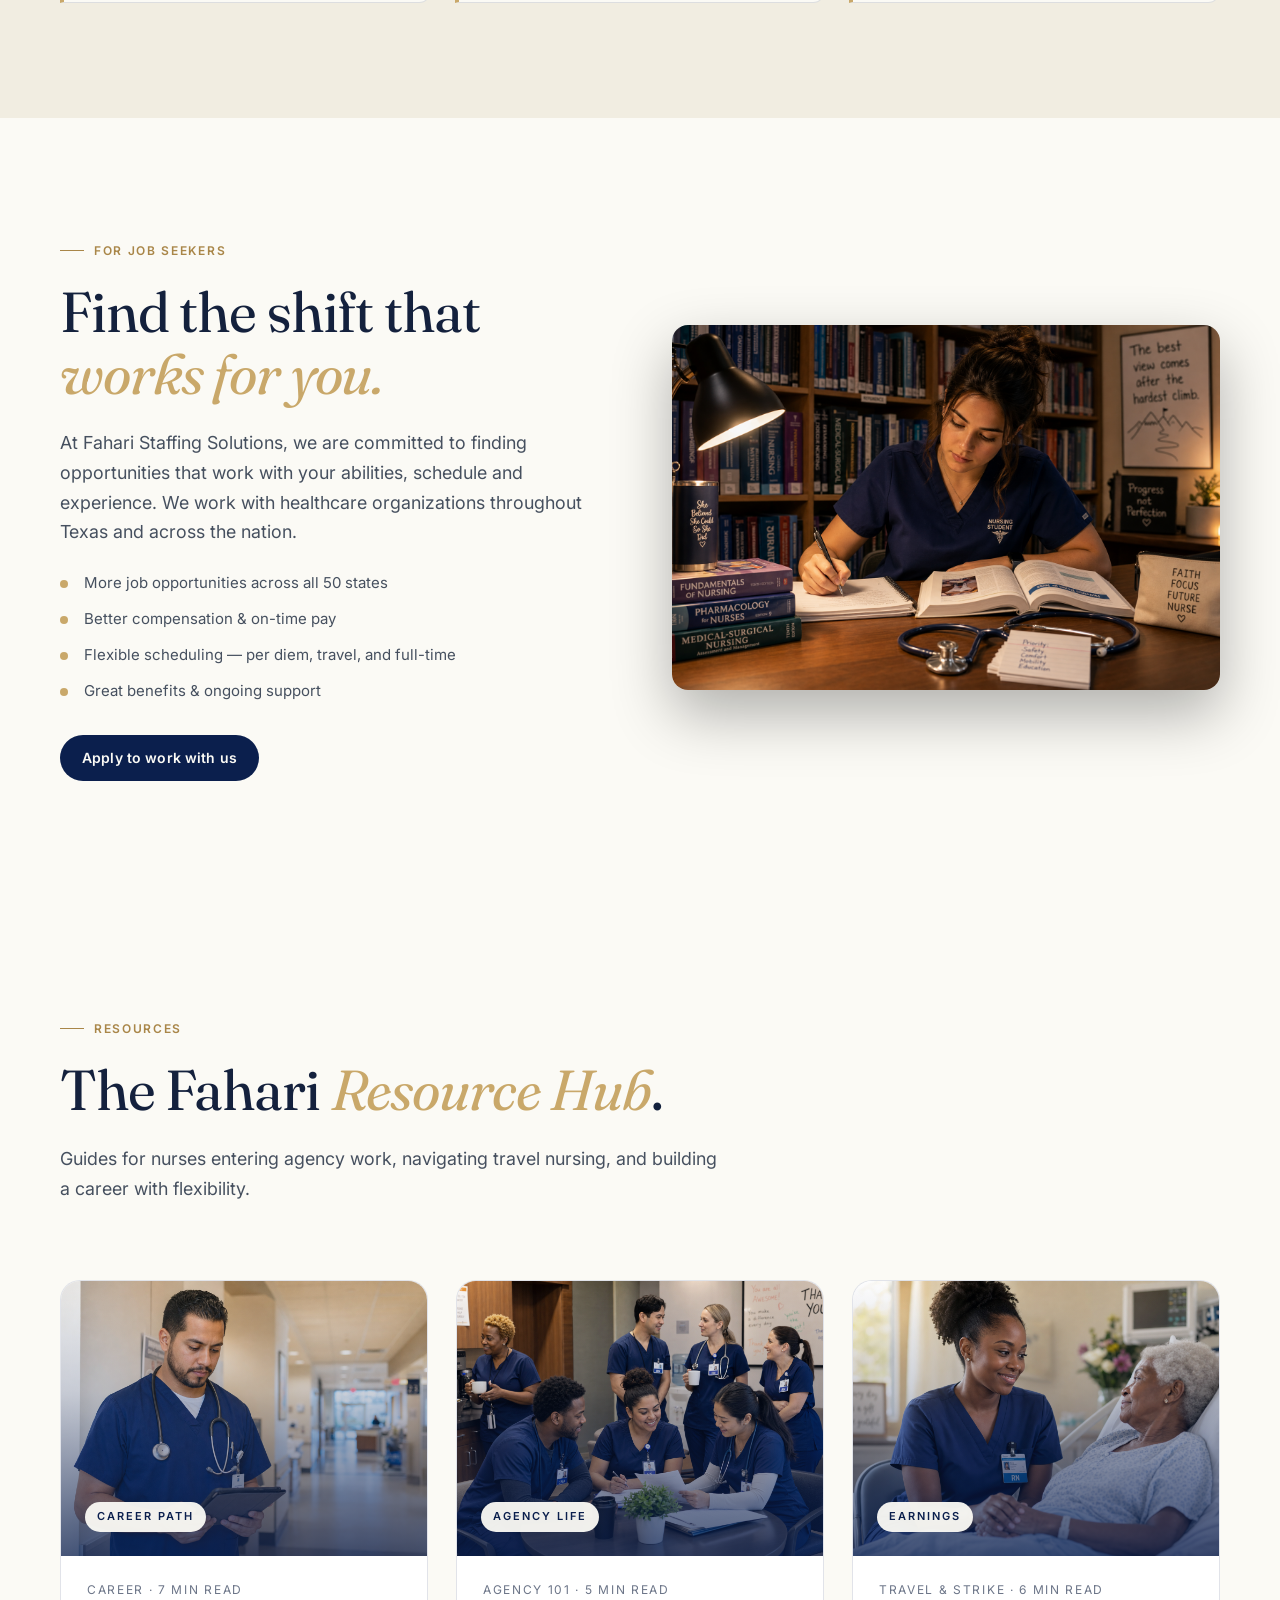
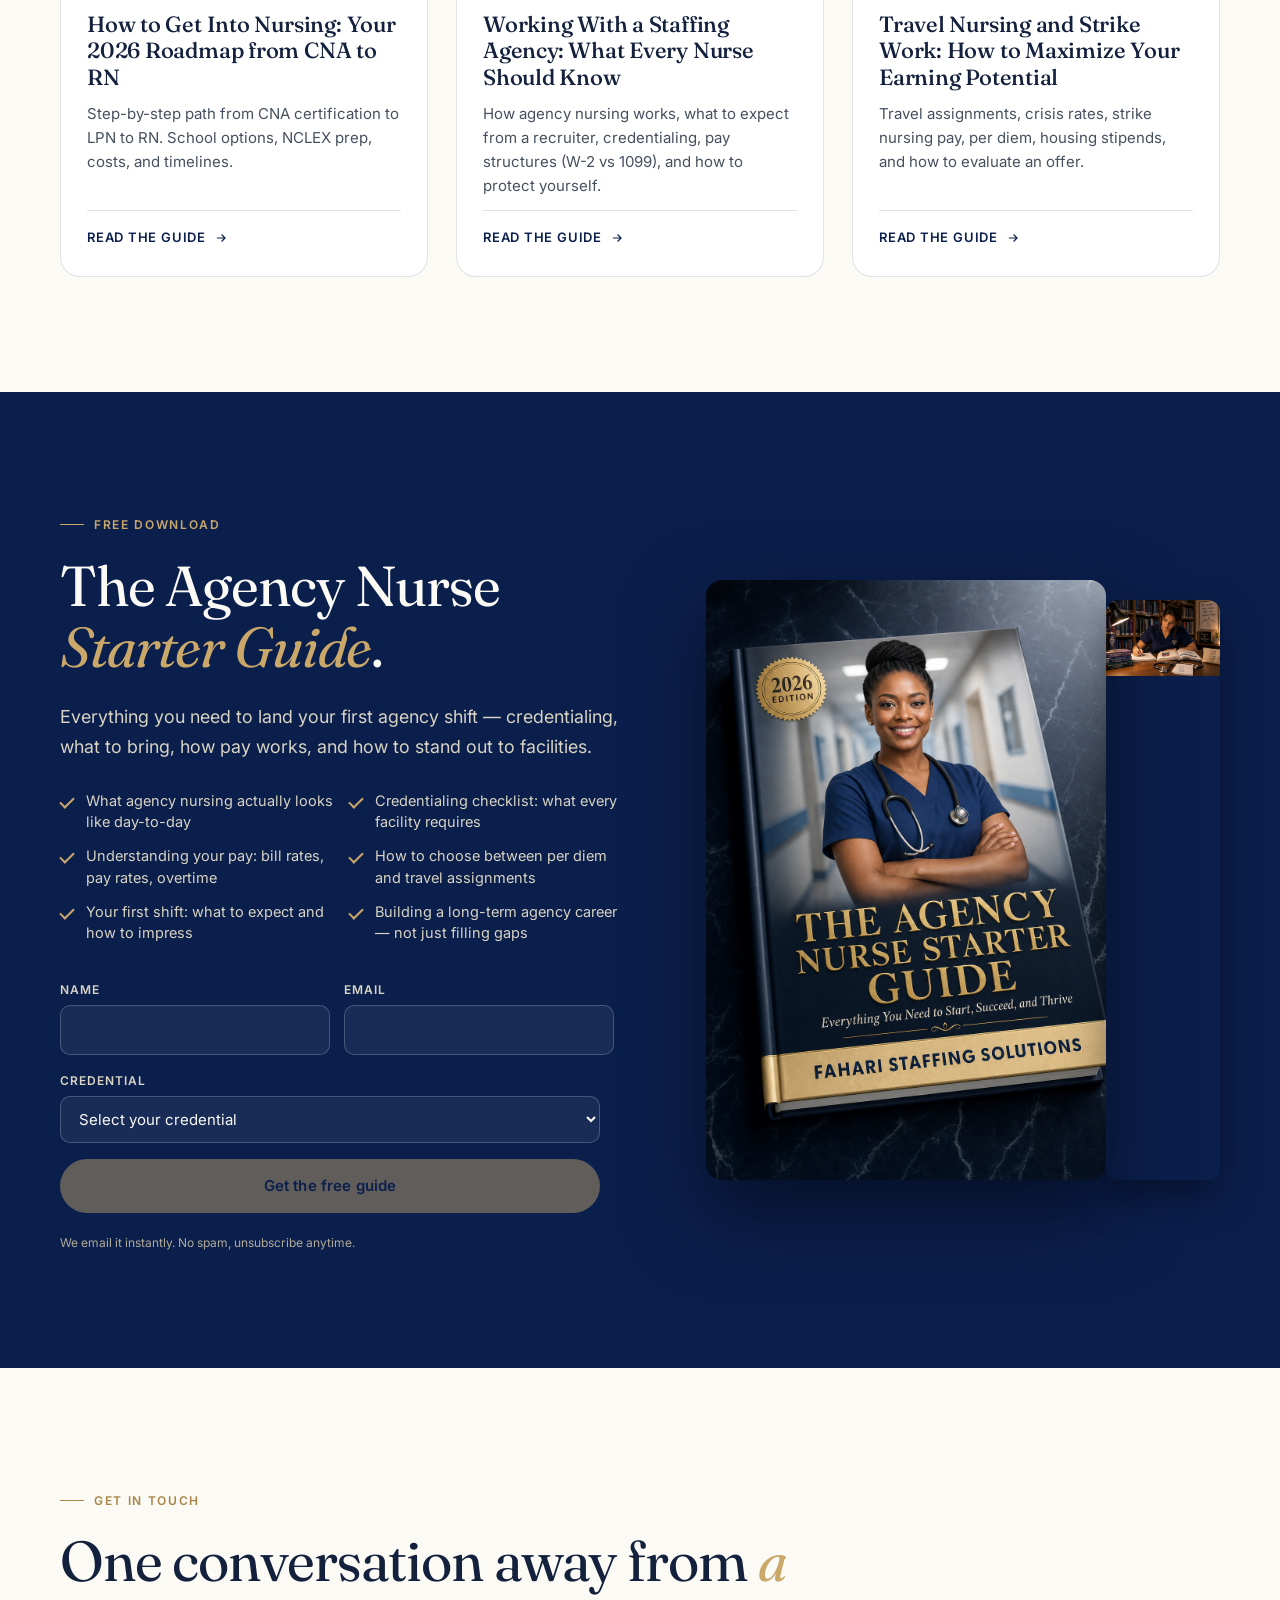
==== commit 6d95169d: "another update" ====
--- a/index.html
+++ b/index.html
@@ -1560,6 +1560,8 @@
 								class="contact-form is-active"
 								id="form-request"
 								data-panel="request"
+								action="https://formspree.io/f/mbdbgelw"
+								method="POST"
 								novalidate
 							>
 								<div class="field-row">
@@ -1633,6 +1635,8 @@
 								class="contact-form"
 								id="form-apply"
 								data-panel="apply"
+								action="https://formspree.io/f/mqejpoez"
+								method="POST"
 								novalidate
 							>
 								<div class="field-row">
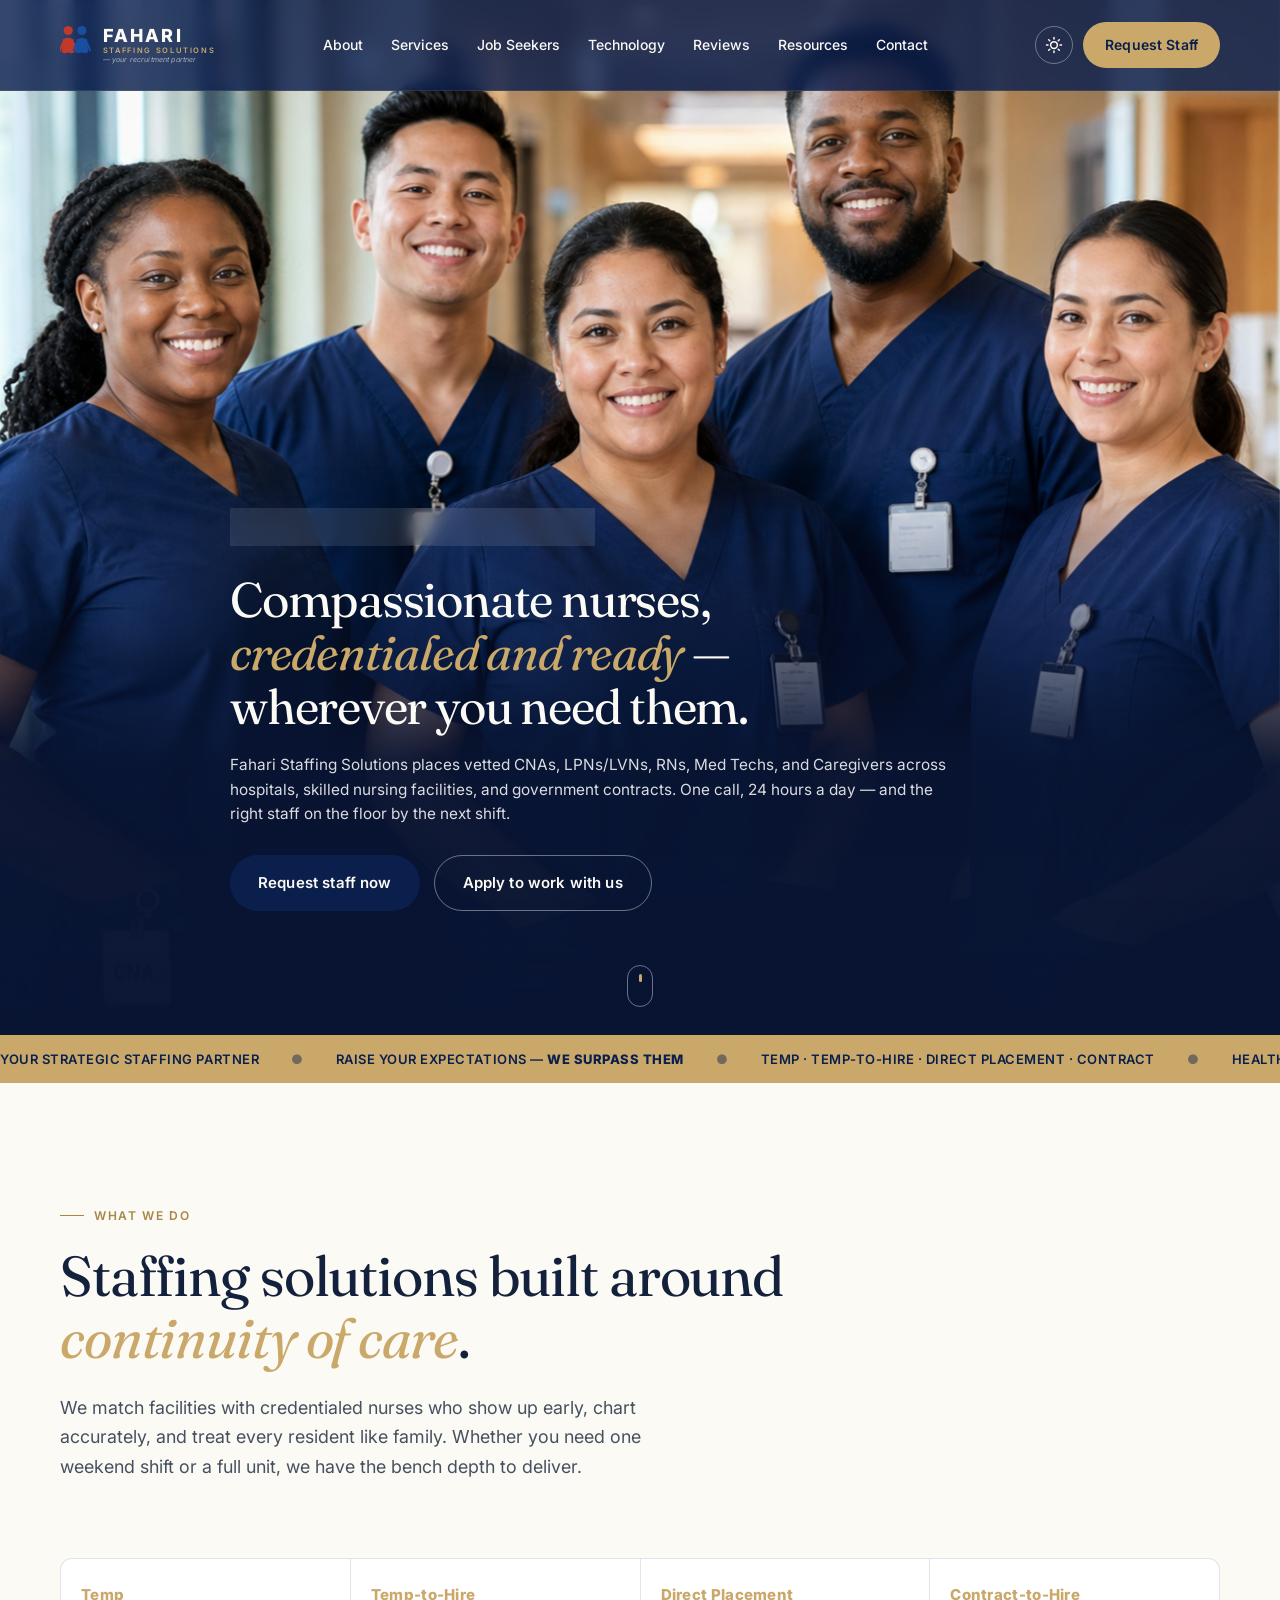
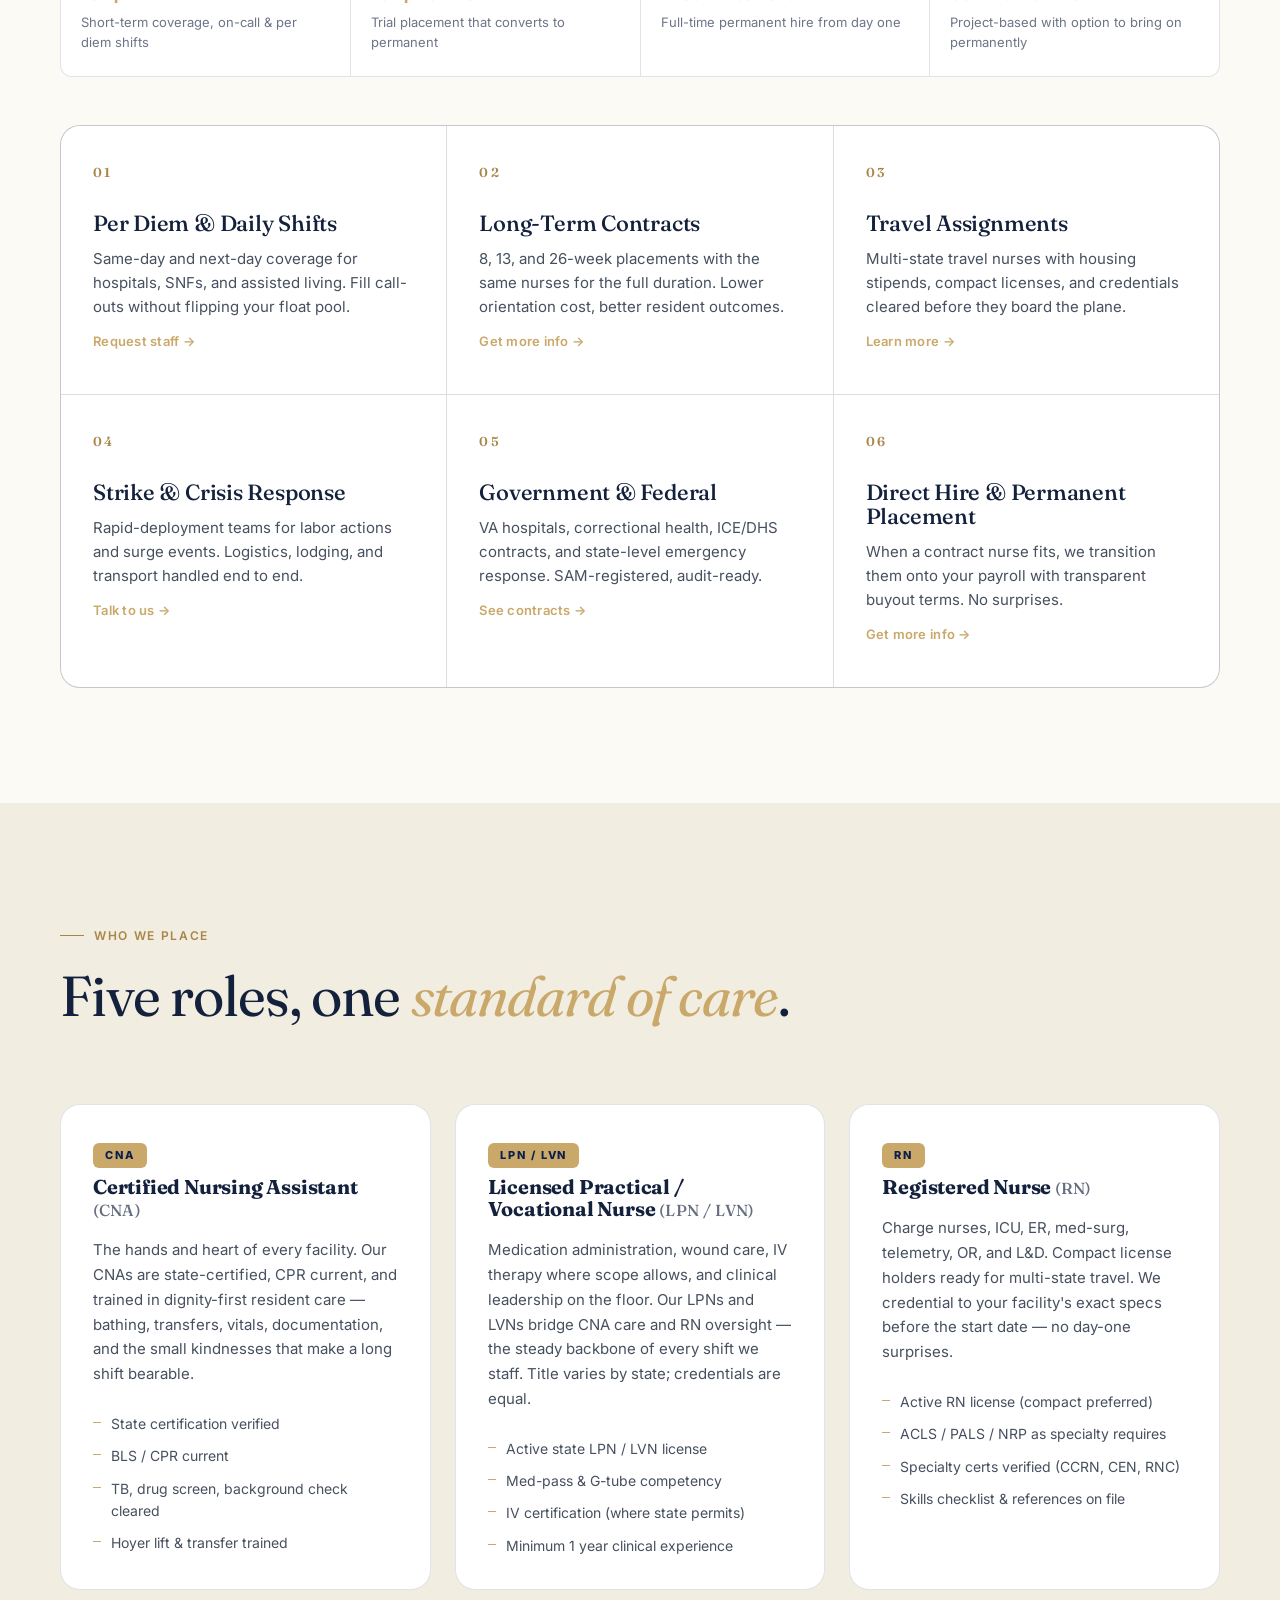
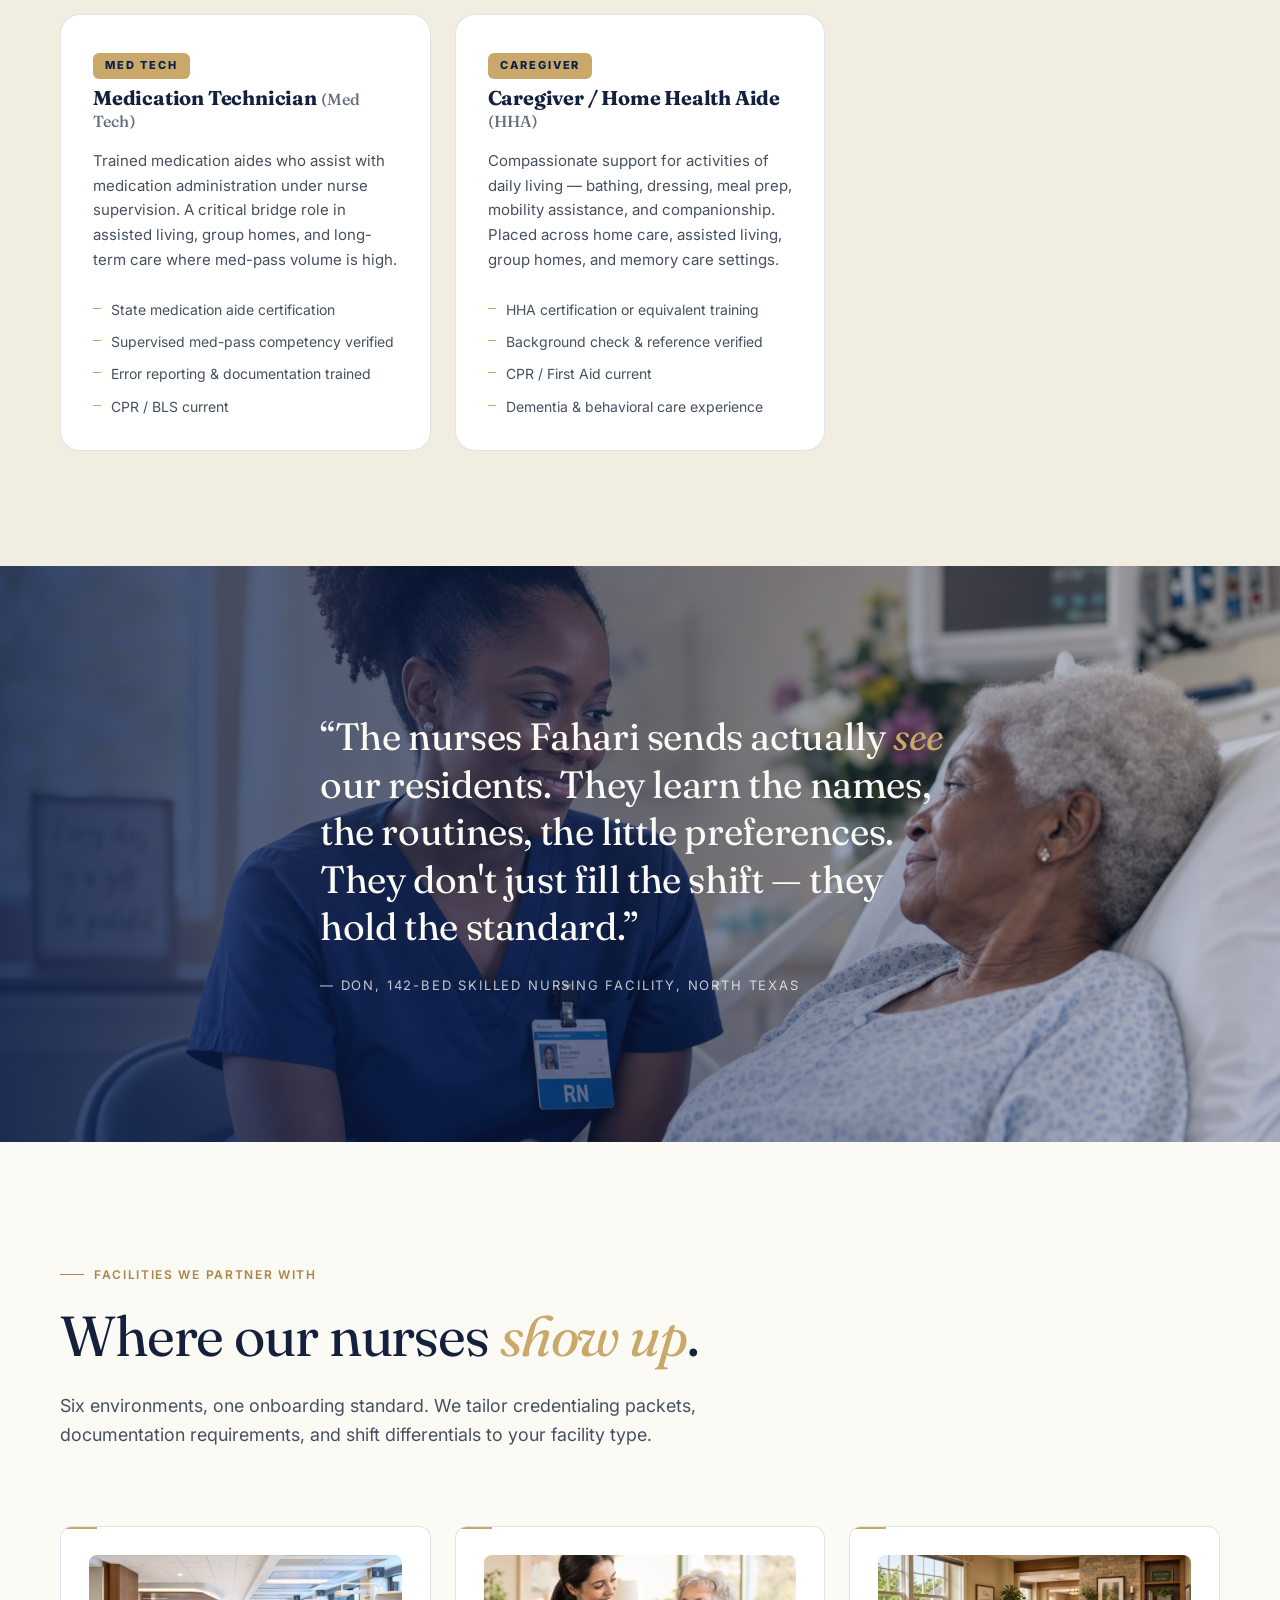
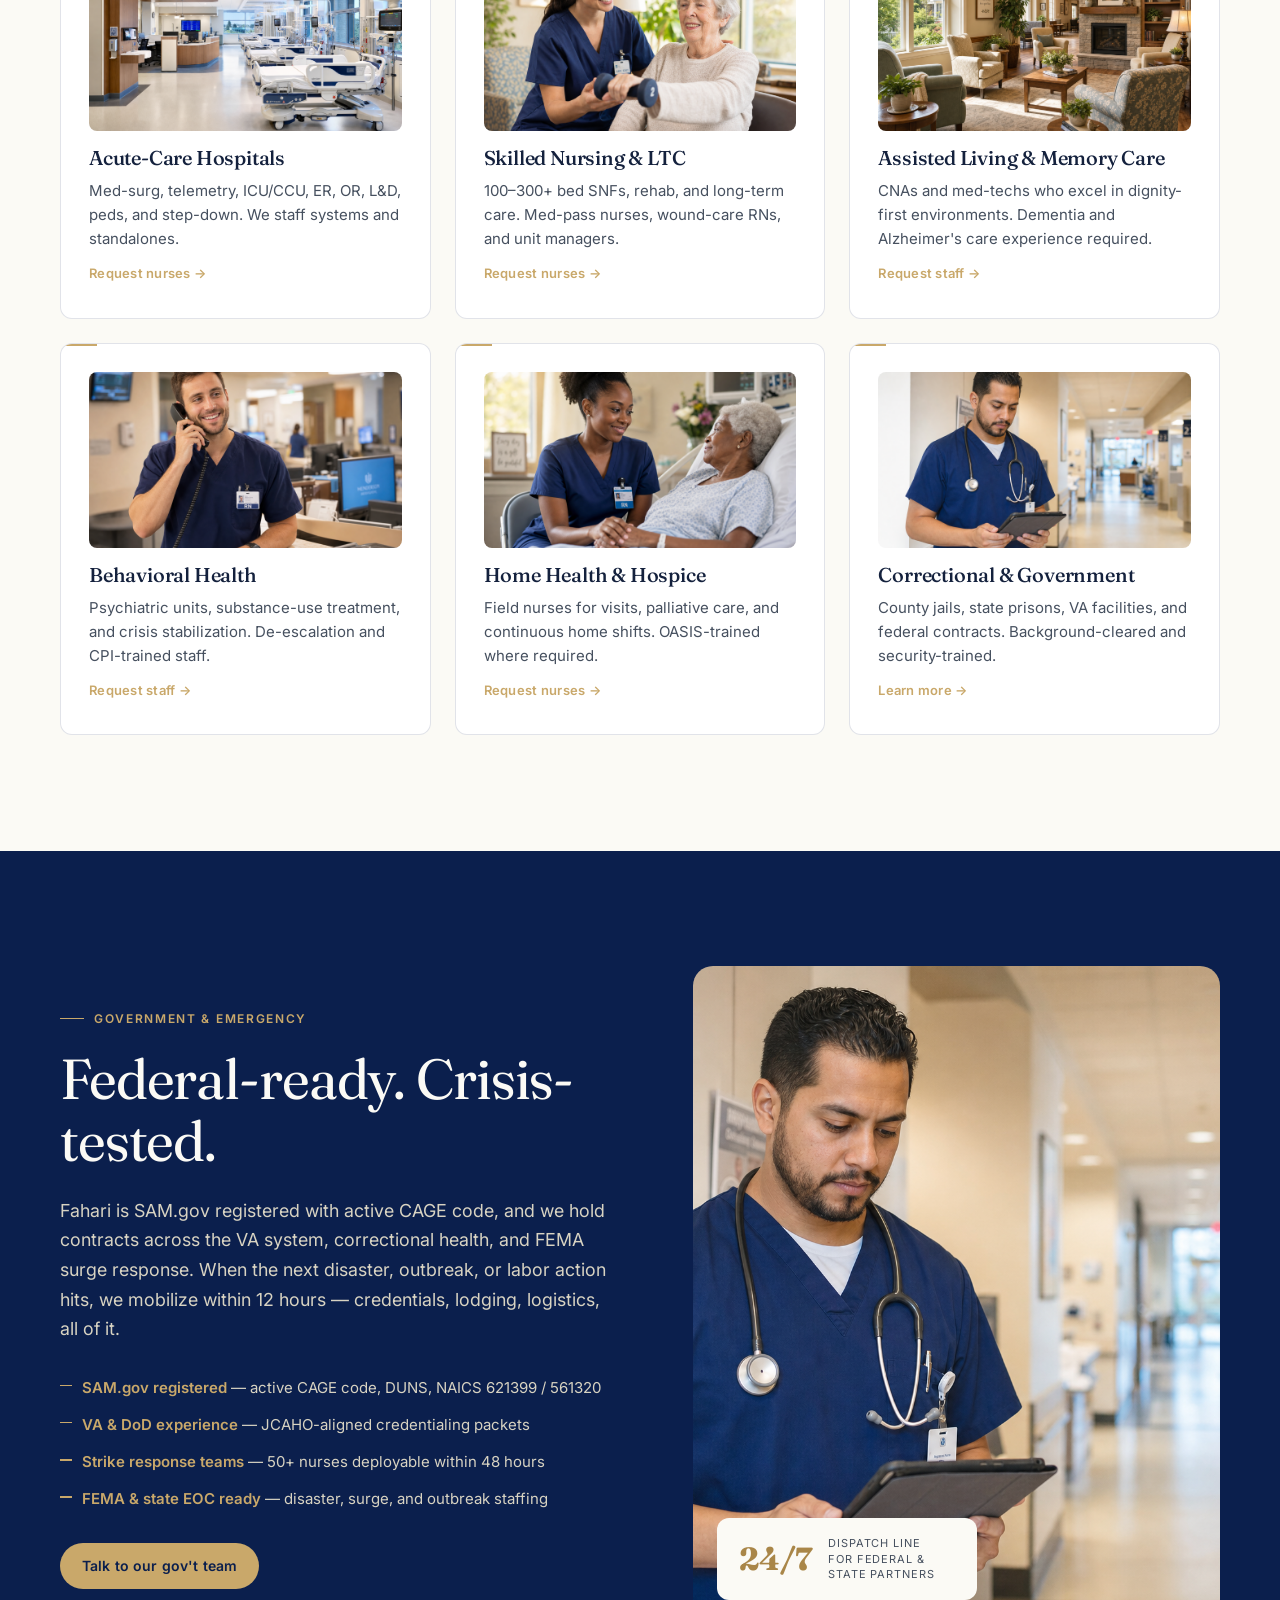
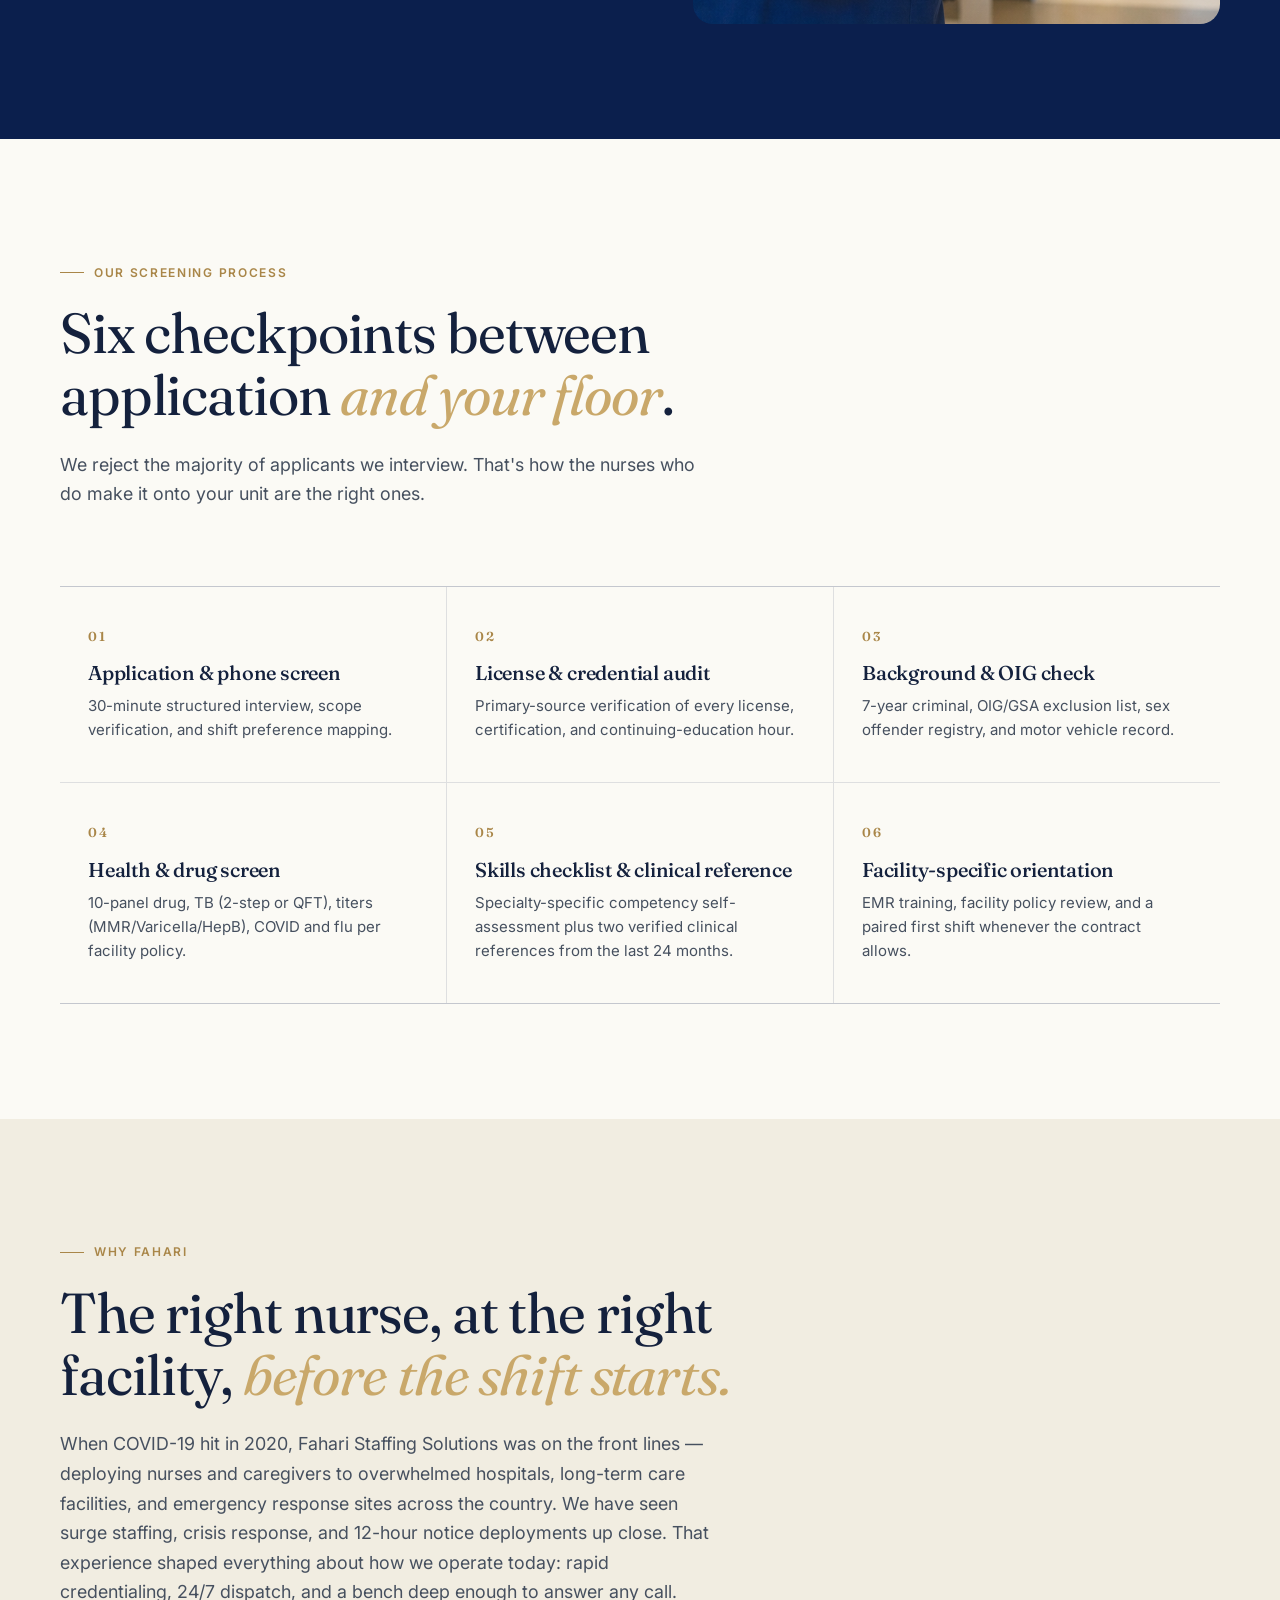
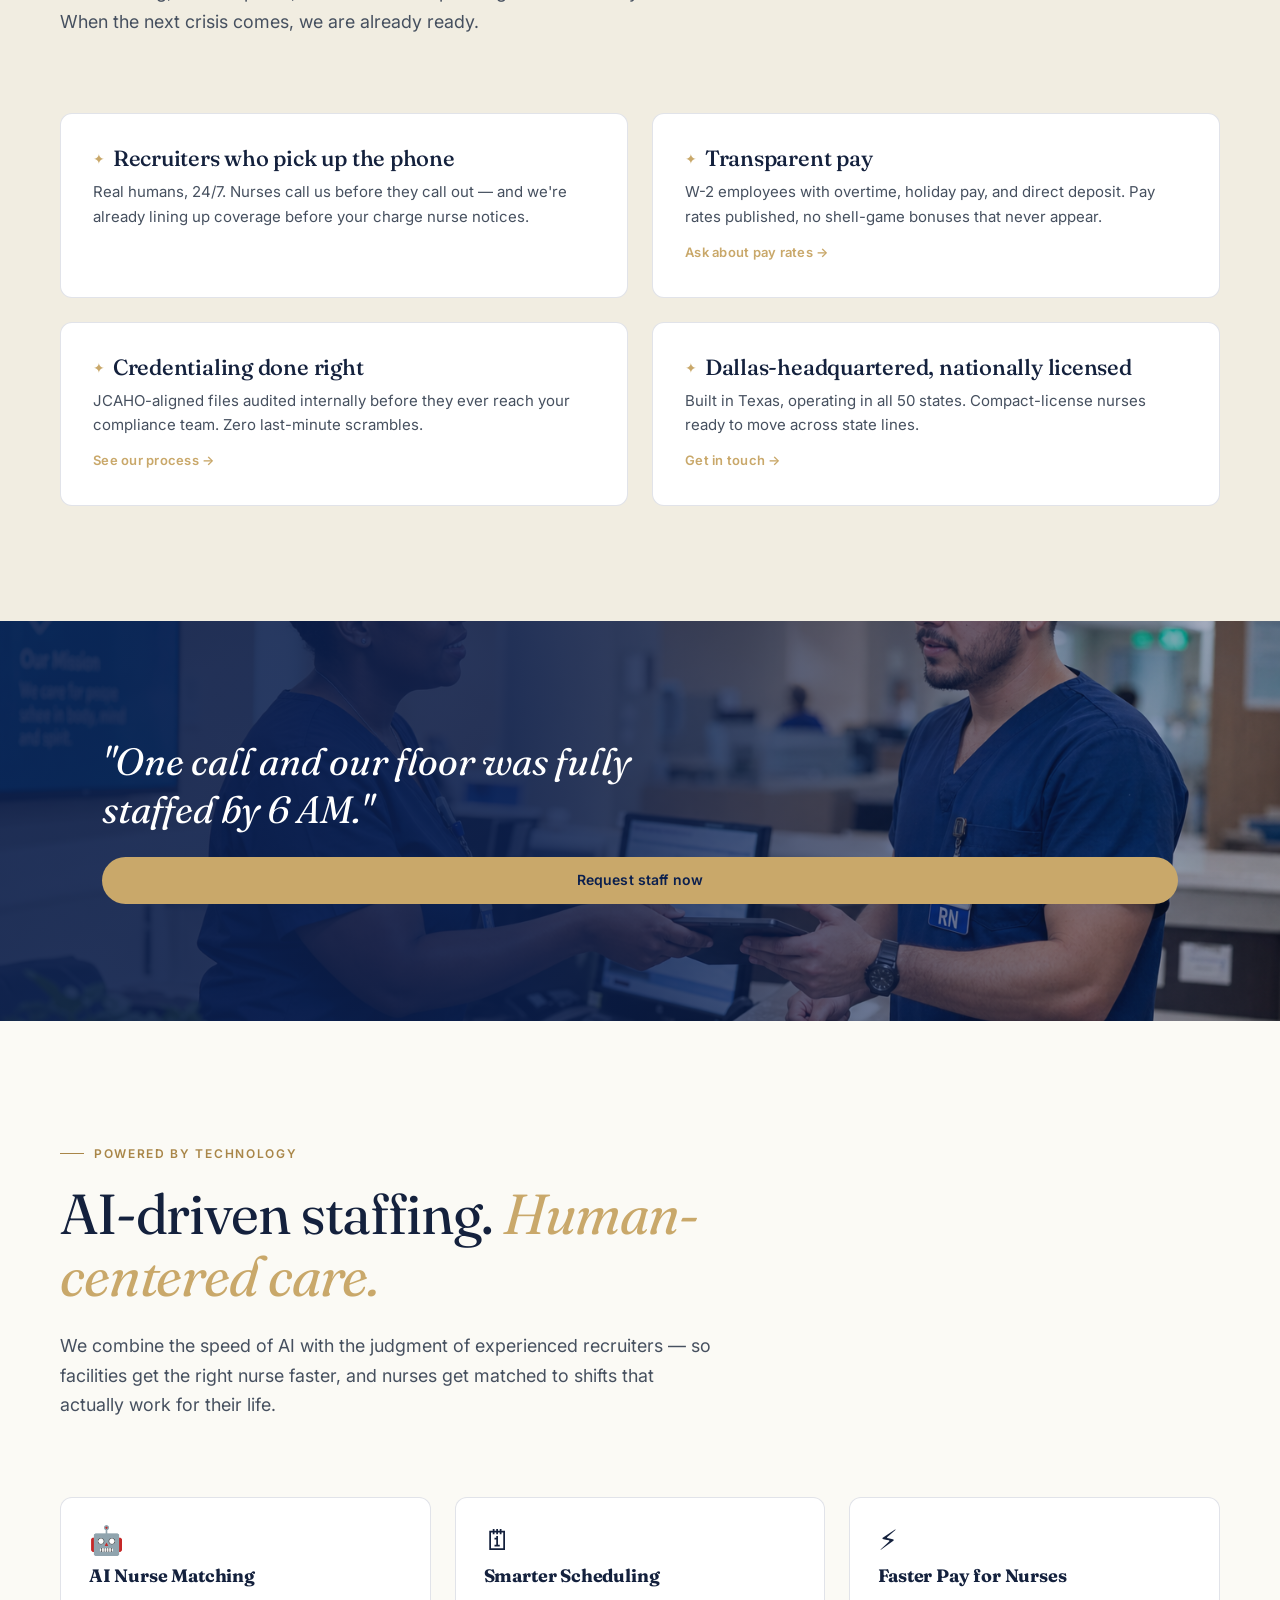
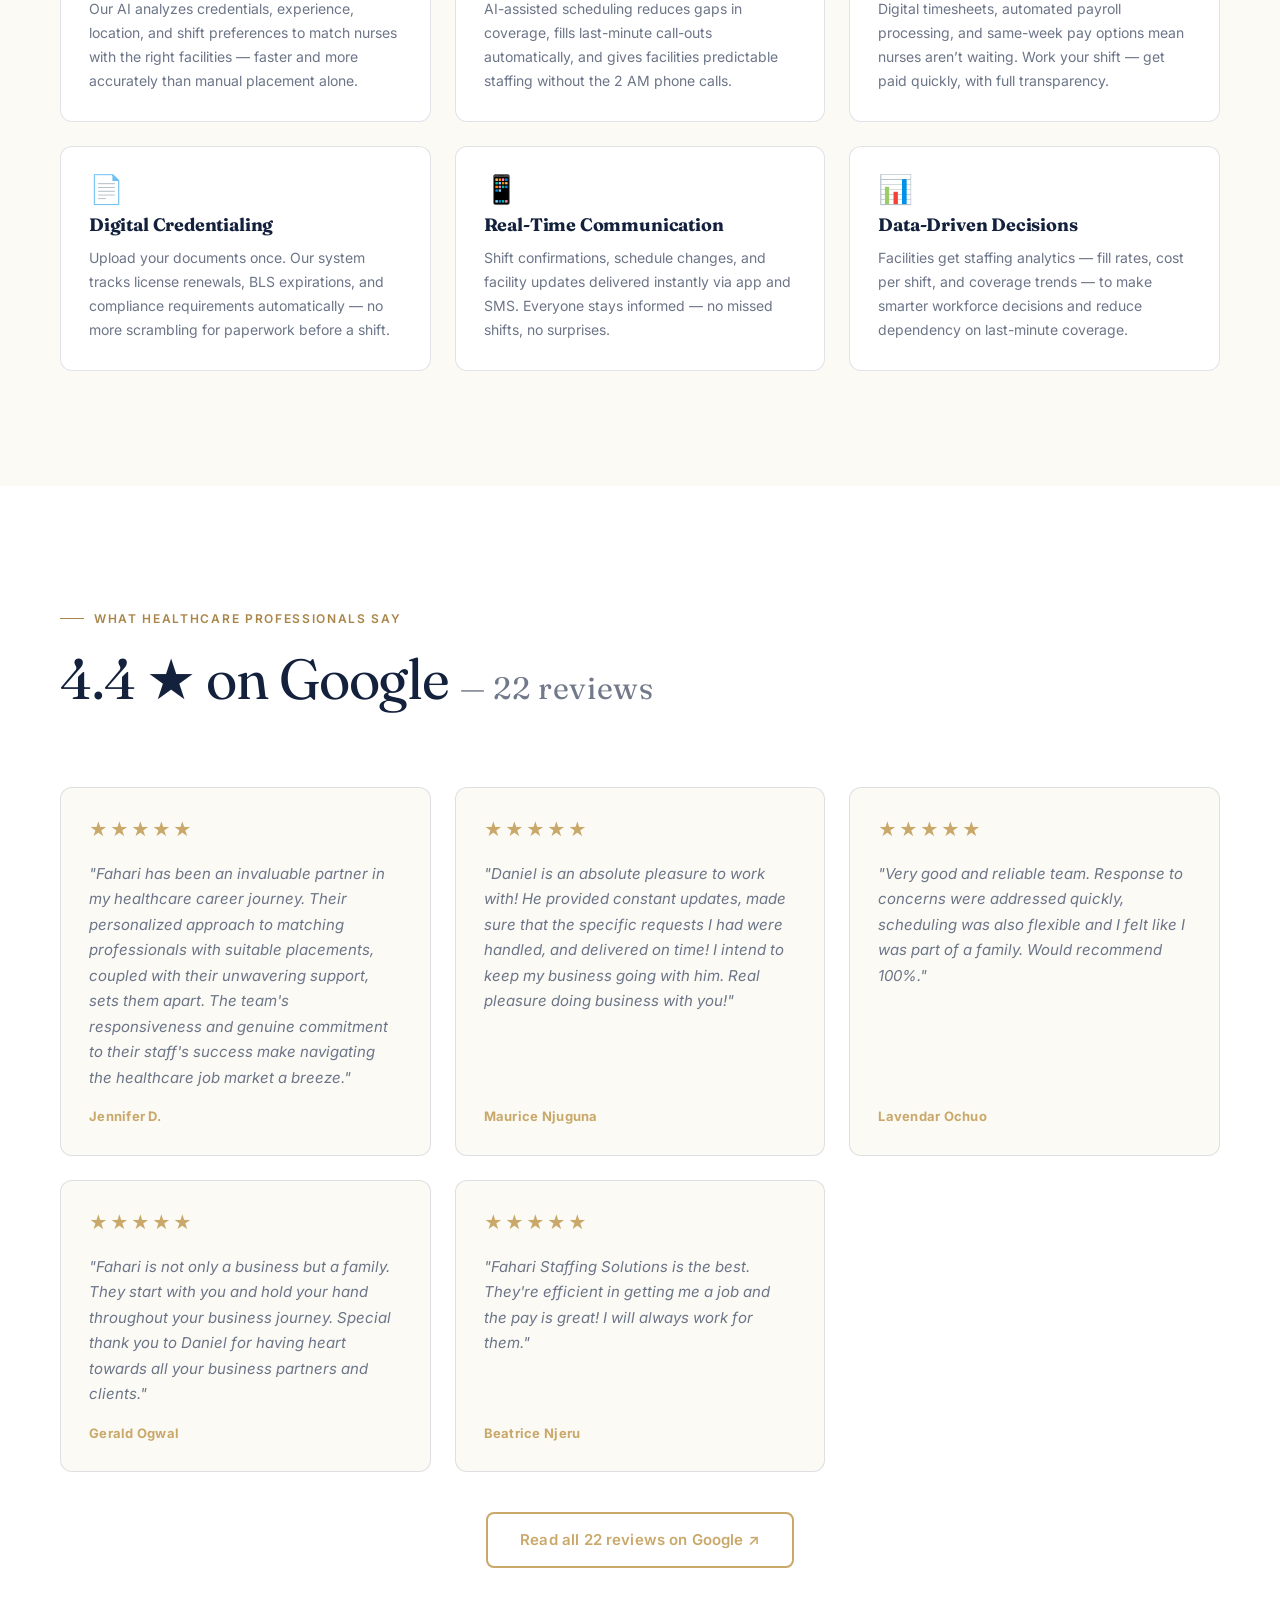
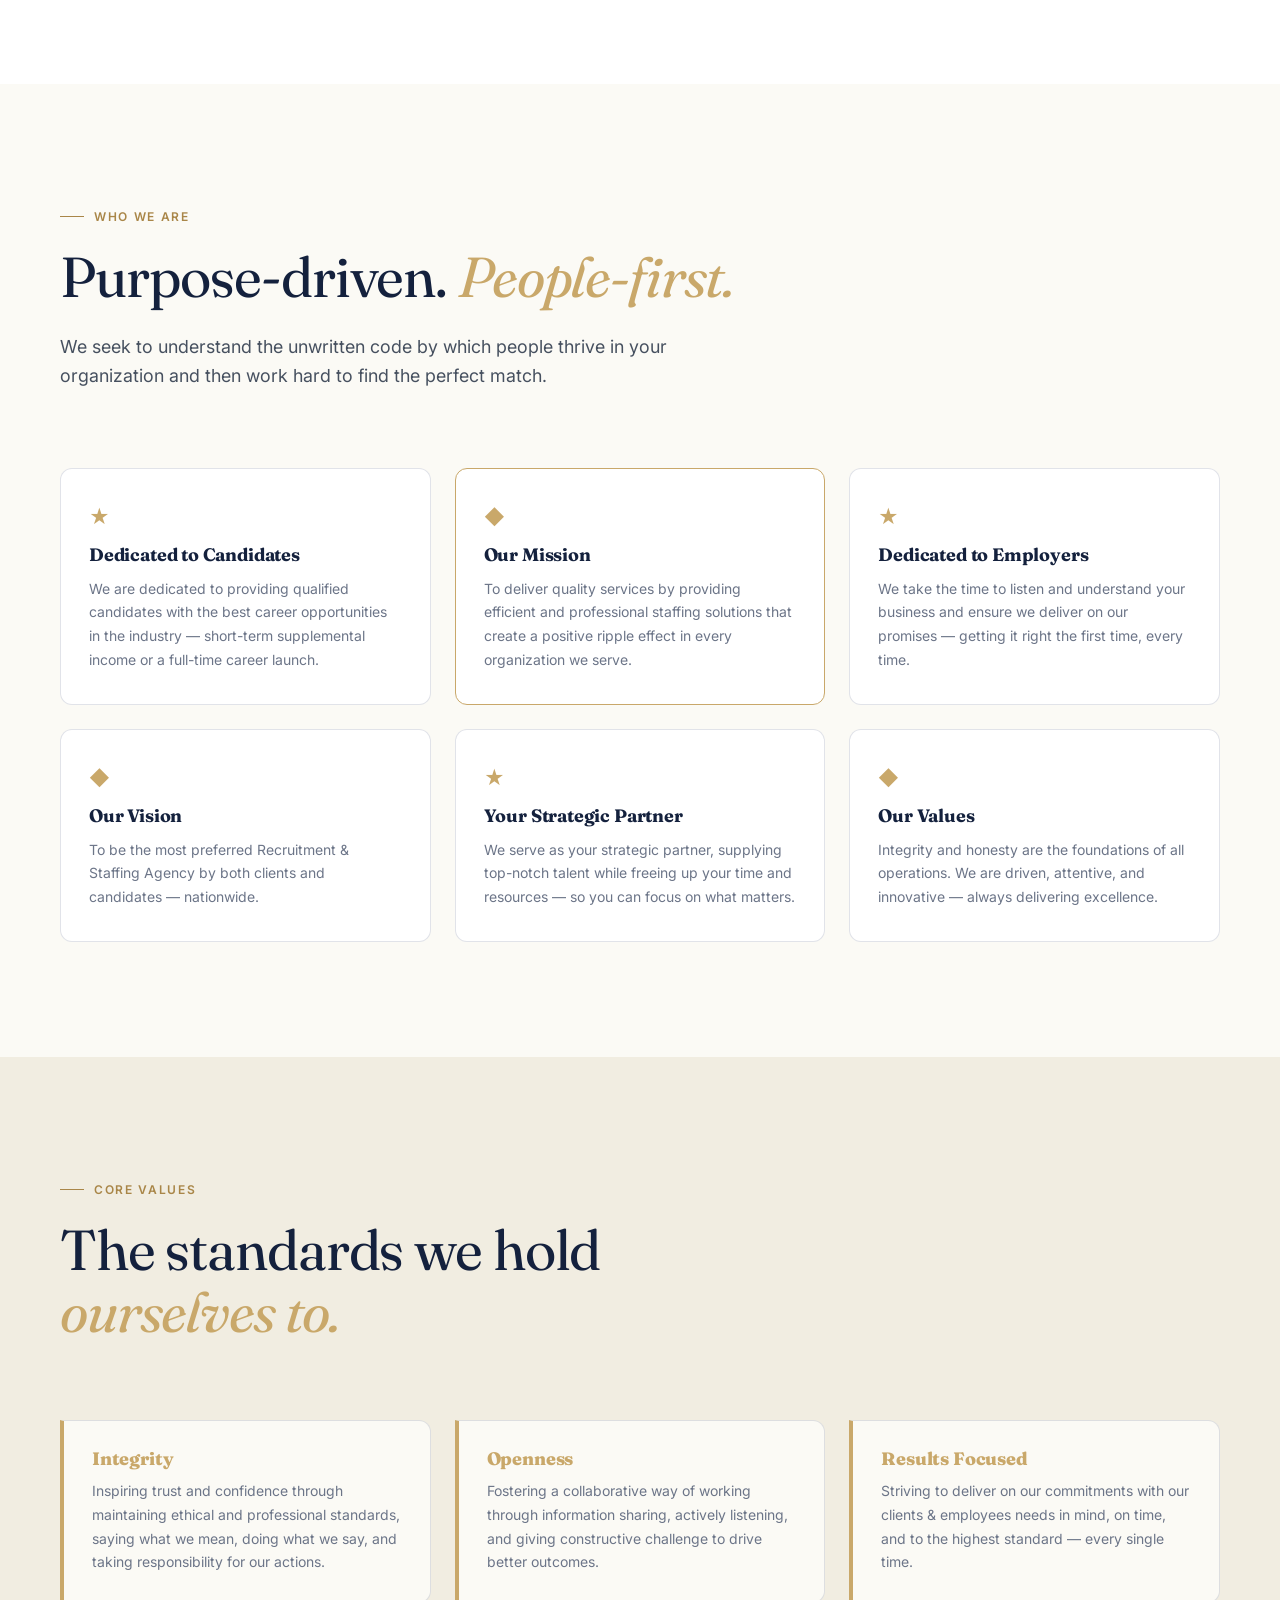
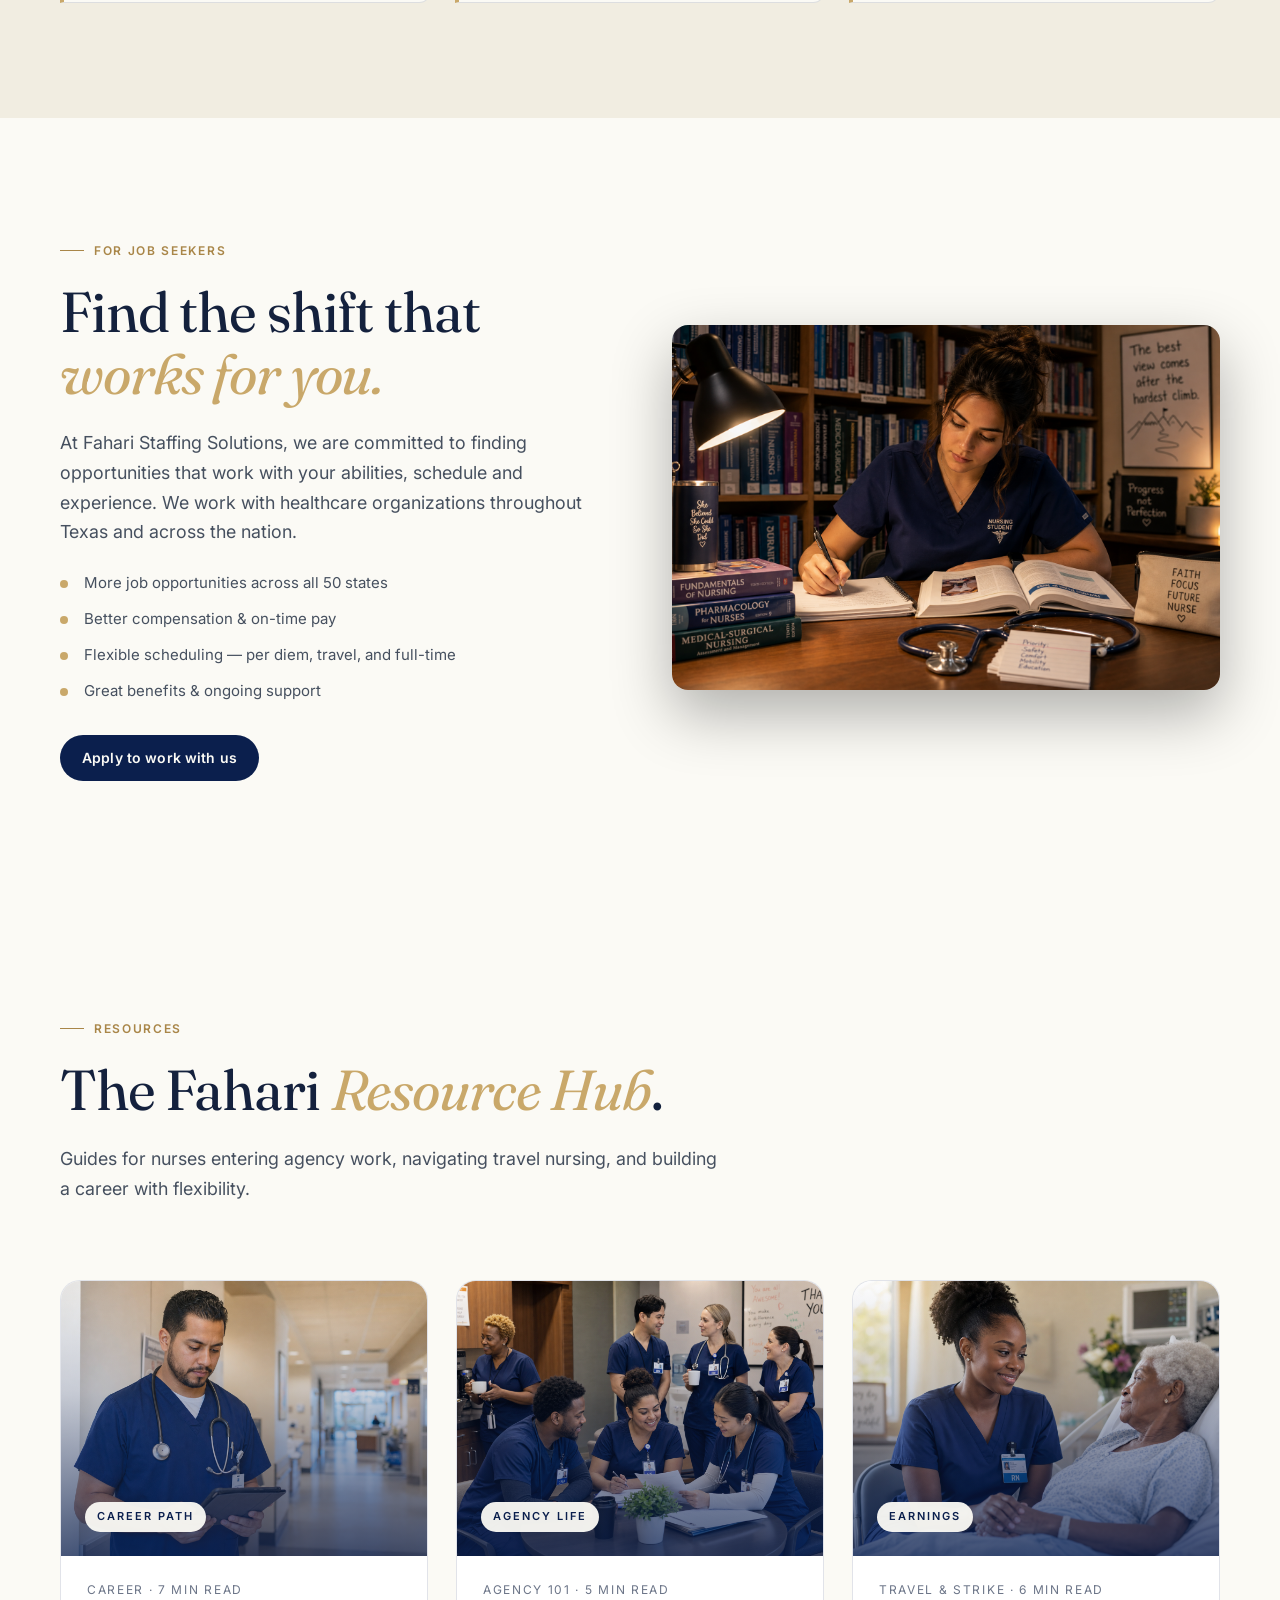
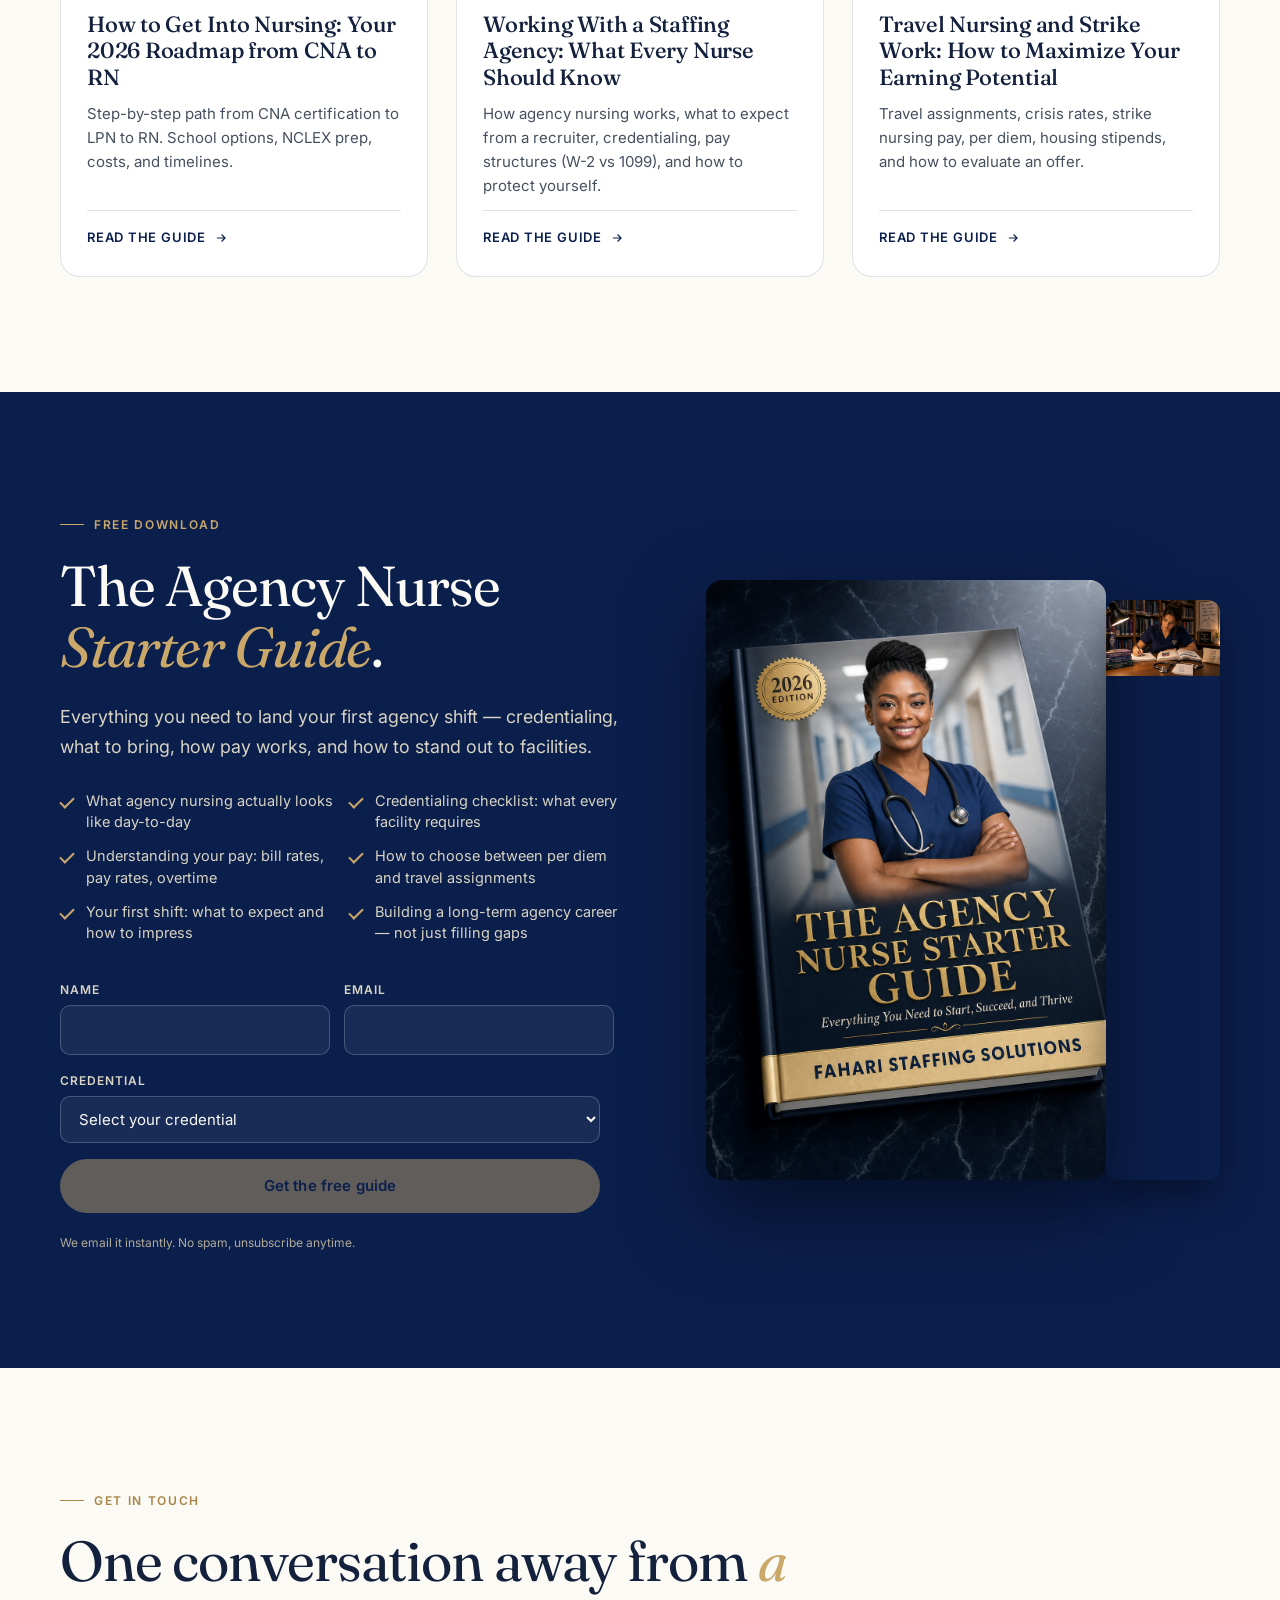
==== commit c52f0d79: "update" ====
--- a/index.html
+++ b/index.html
@@ -21,9 +21,27 @@
 		/>
 		<link rel="stylesheet" href="style.css" />
 		<link
+			rel="apple-touch-icon"
+			sizes="180x180"
+			href="./assets/apple-touch-icon.png"
+		/>
+		<link
+			rel="icon"
+			type="image/png"
+			sizes="32x32"
+			href="./assets/favicon-32x32.png"
+		/>
+		<link
+			rel="icon"
+			type="image/png"
+			sizes="16x16"
+			href="./assets/favicon-16x16.png"
+		/>
+		<link rel="manifest" href="./assets/site.webmanifest" />
+		<!-- <link
 			rel="icon"
 			href="data:image/svg+xml,%3Csvg xmlns='http://www.w3.org/2000/svg' viewBox='0 0 44 44'%3E%3Crect width='44' height='44' rx='6' fill='%230b1f4d'/%3E%3Cpath d='M13 10h18M13 10v24M13 21h14' stroke='%23FBFAF5' stroke-width='3.5' stroke-linecap='round' stroke-linejoin='round'/%3E%3Cpath d='M13 34h10' stroke='%23C9A86A' stroke-width='3.5' stroke-linecap='round'/%3E%3C/svg%3E"
-		/>
+		/> -->
 	</head>
 	<body>
 		<!-- ====================== NAV ====================== -->
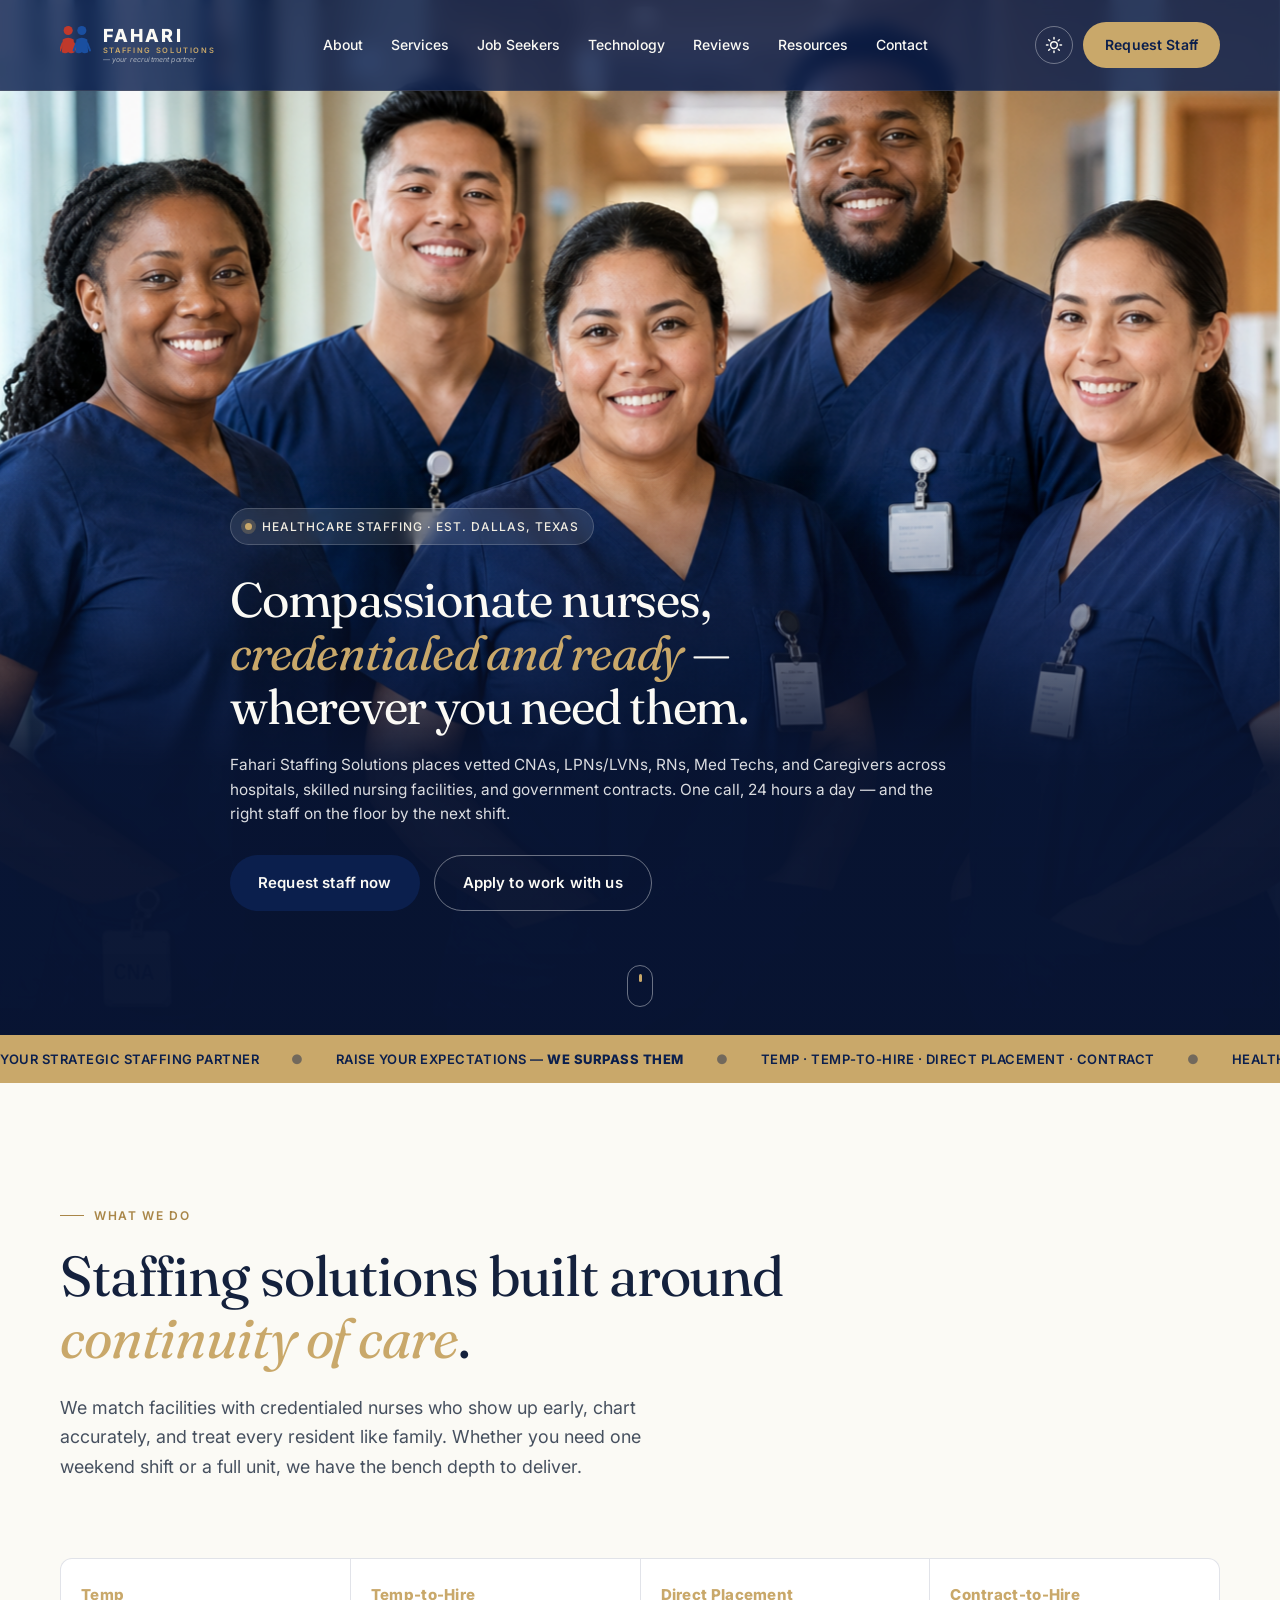
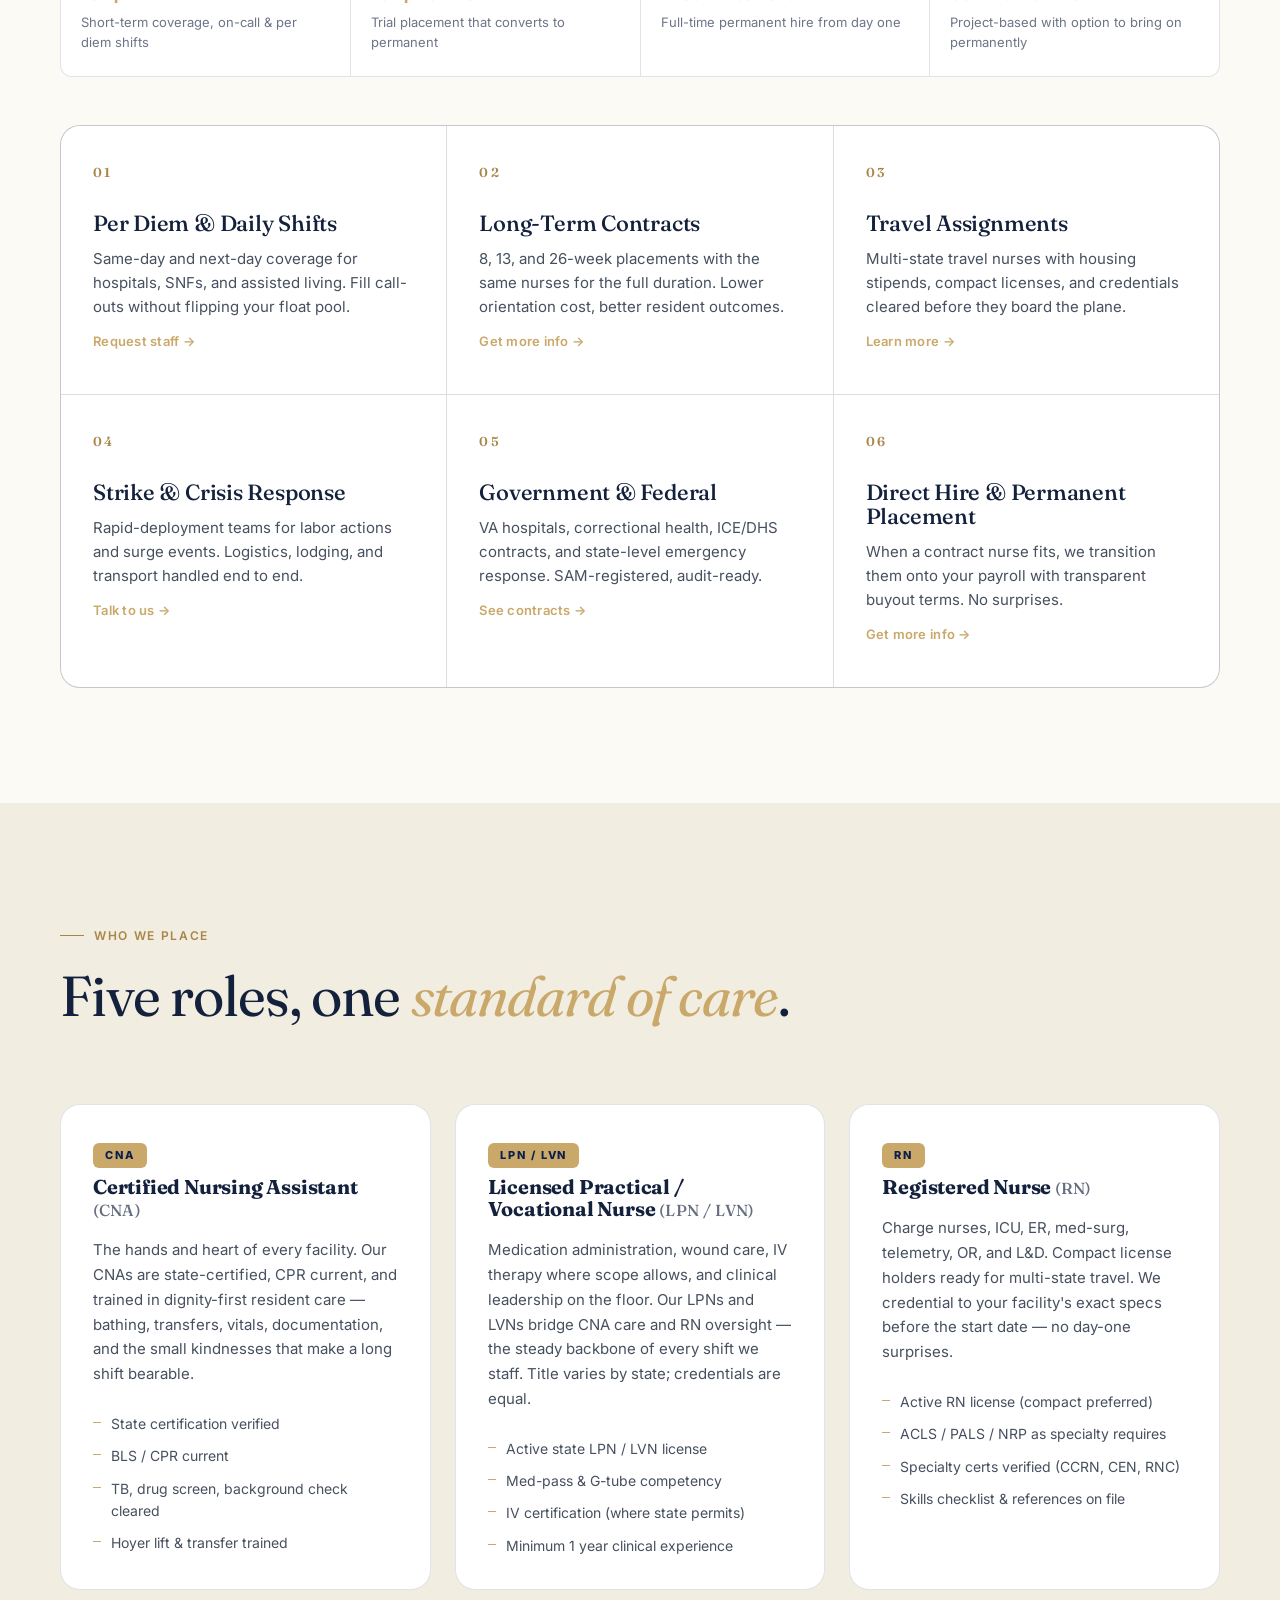
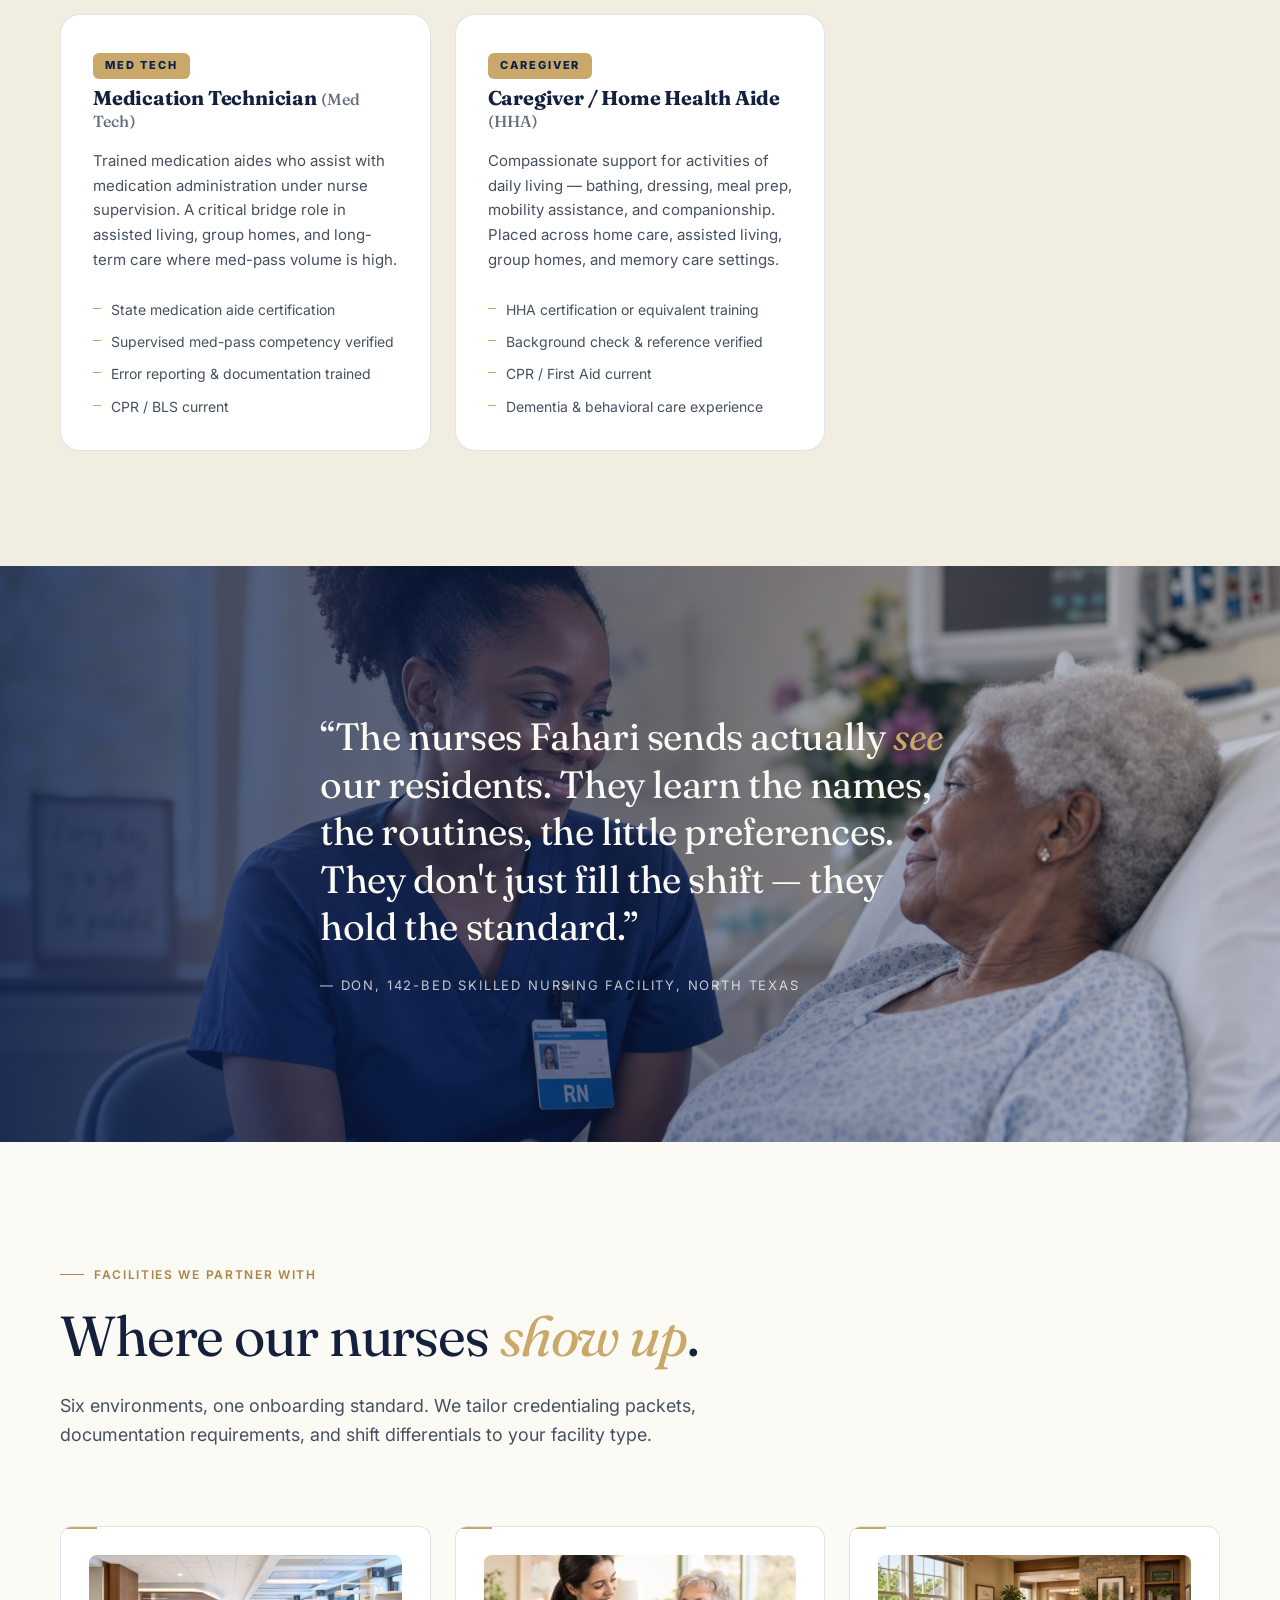
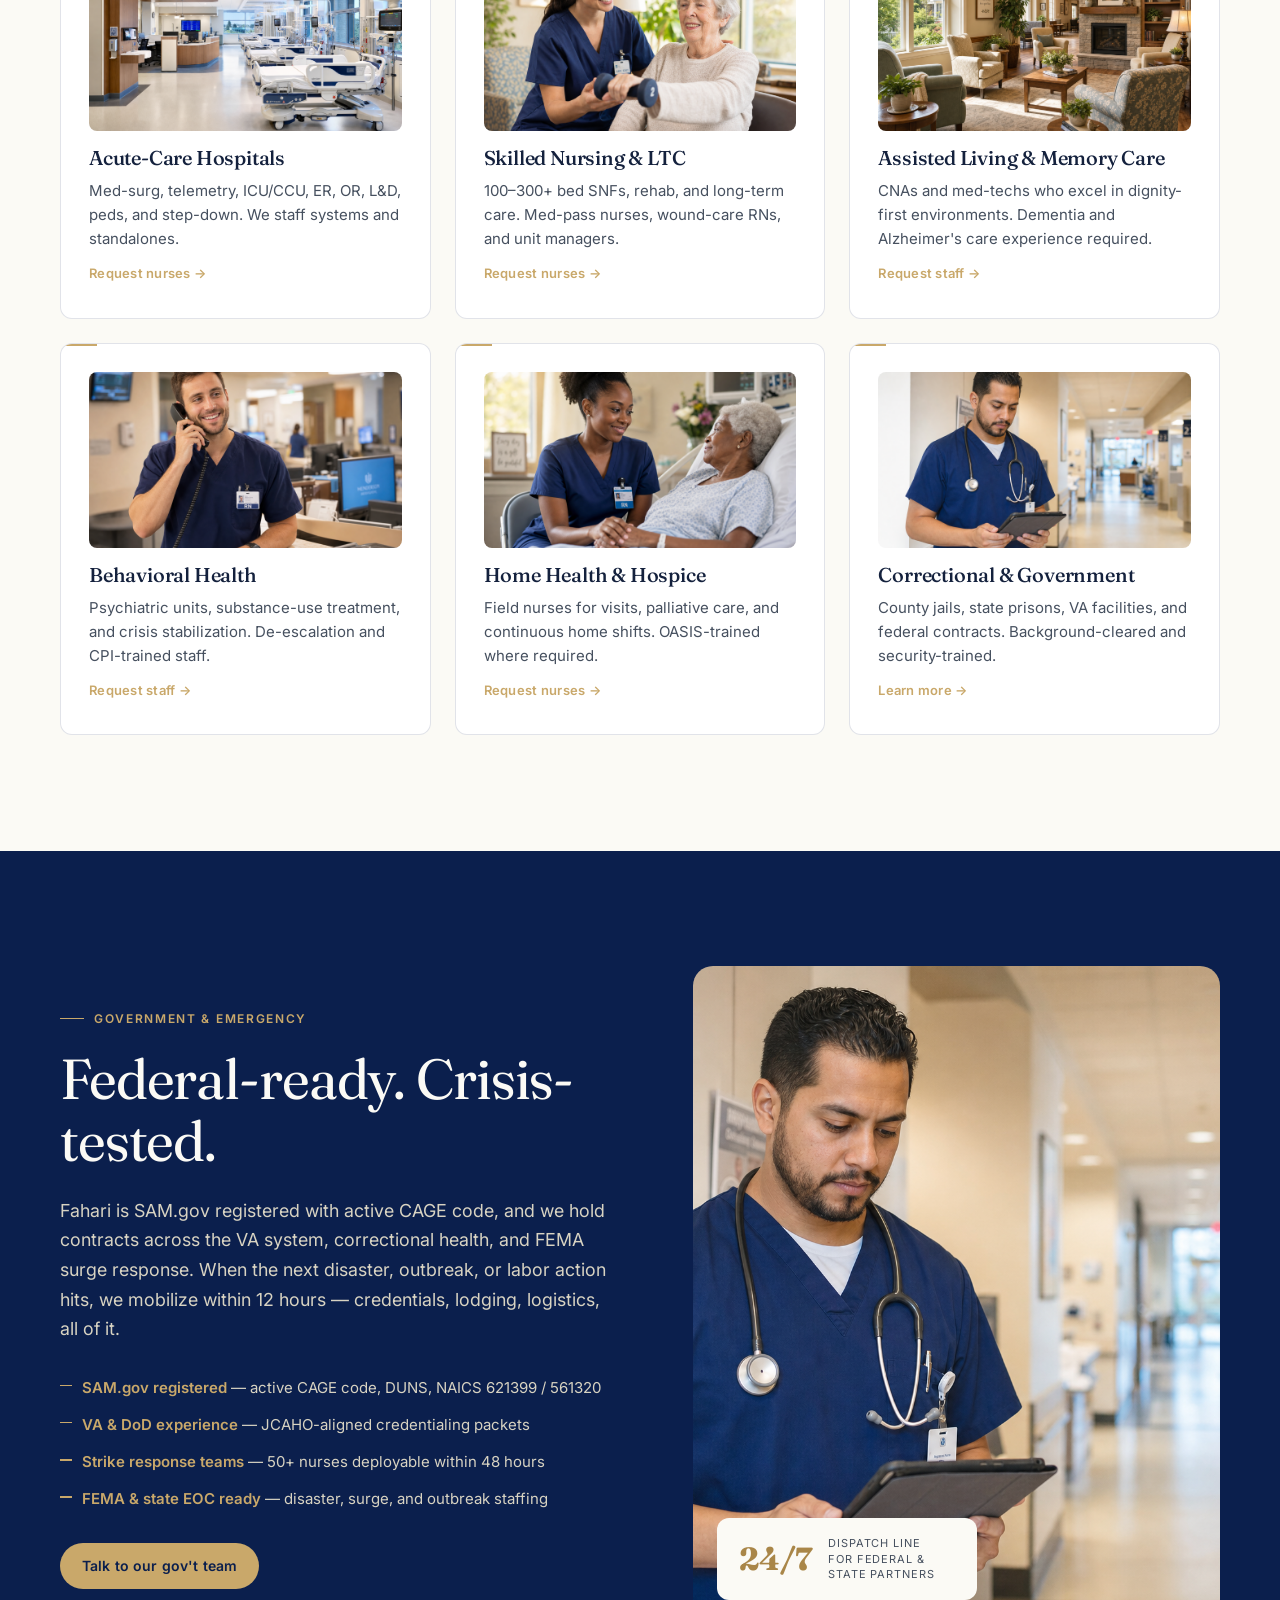
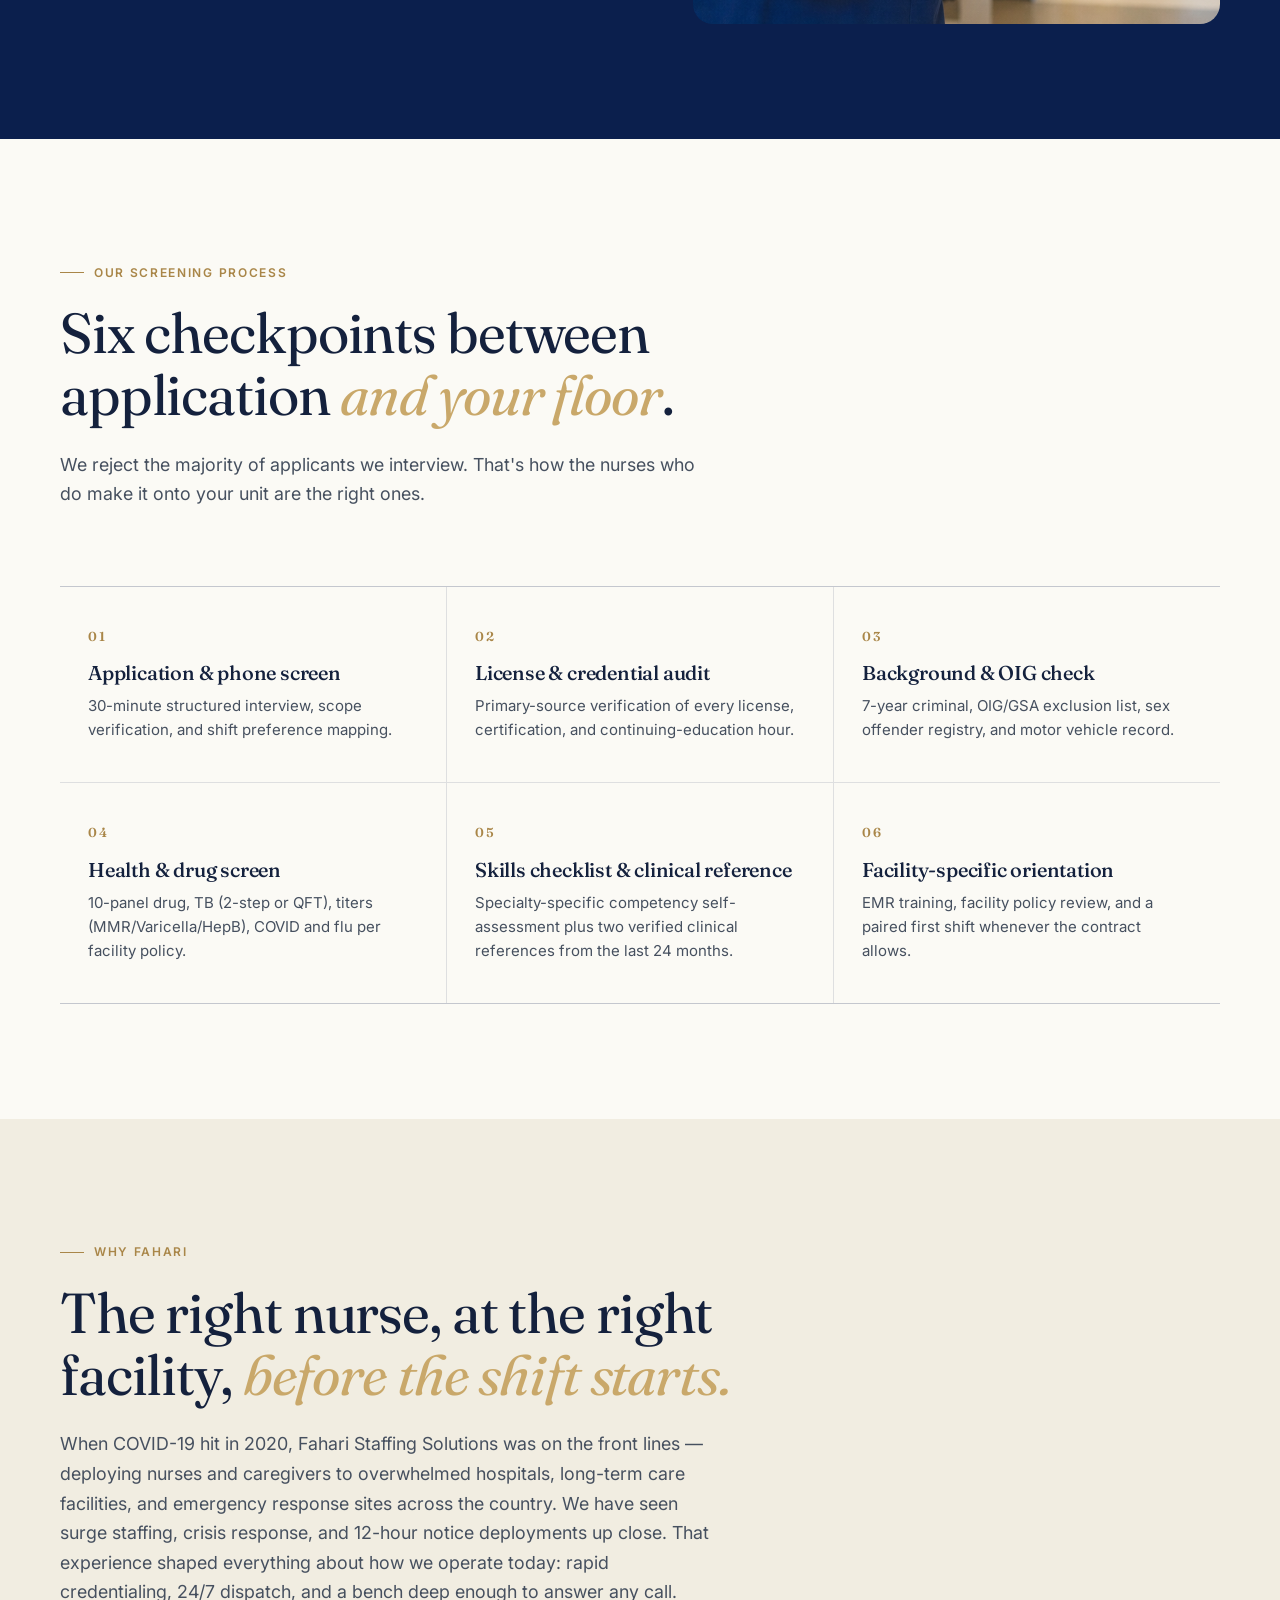
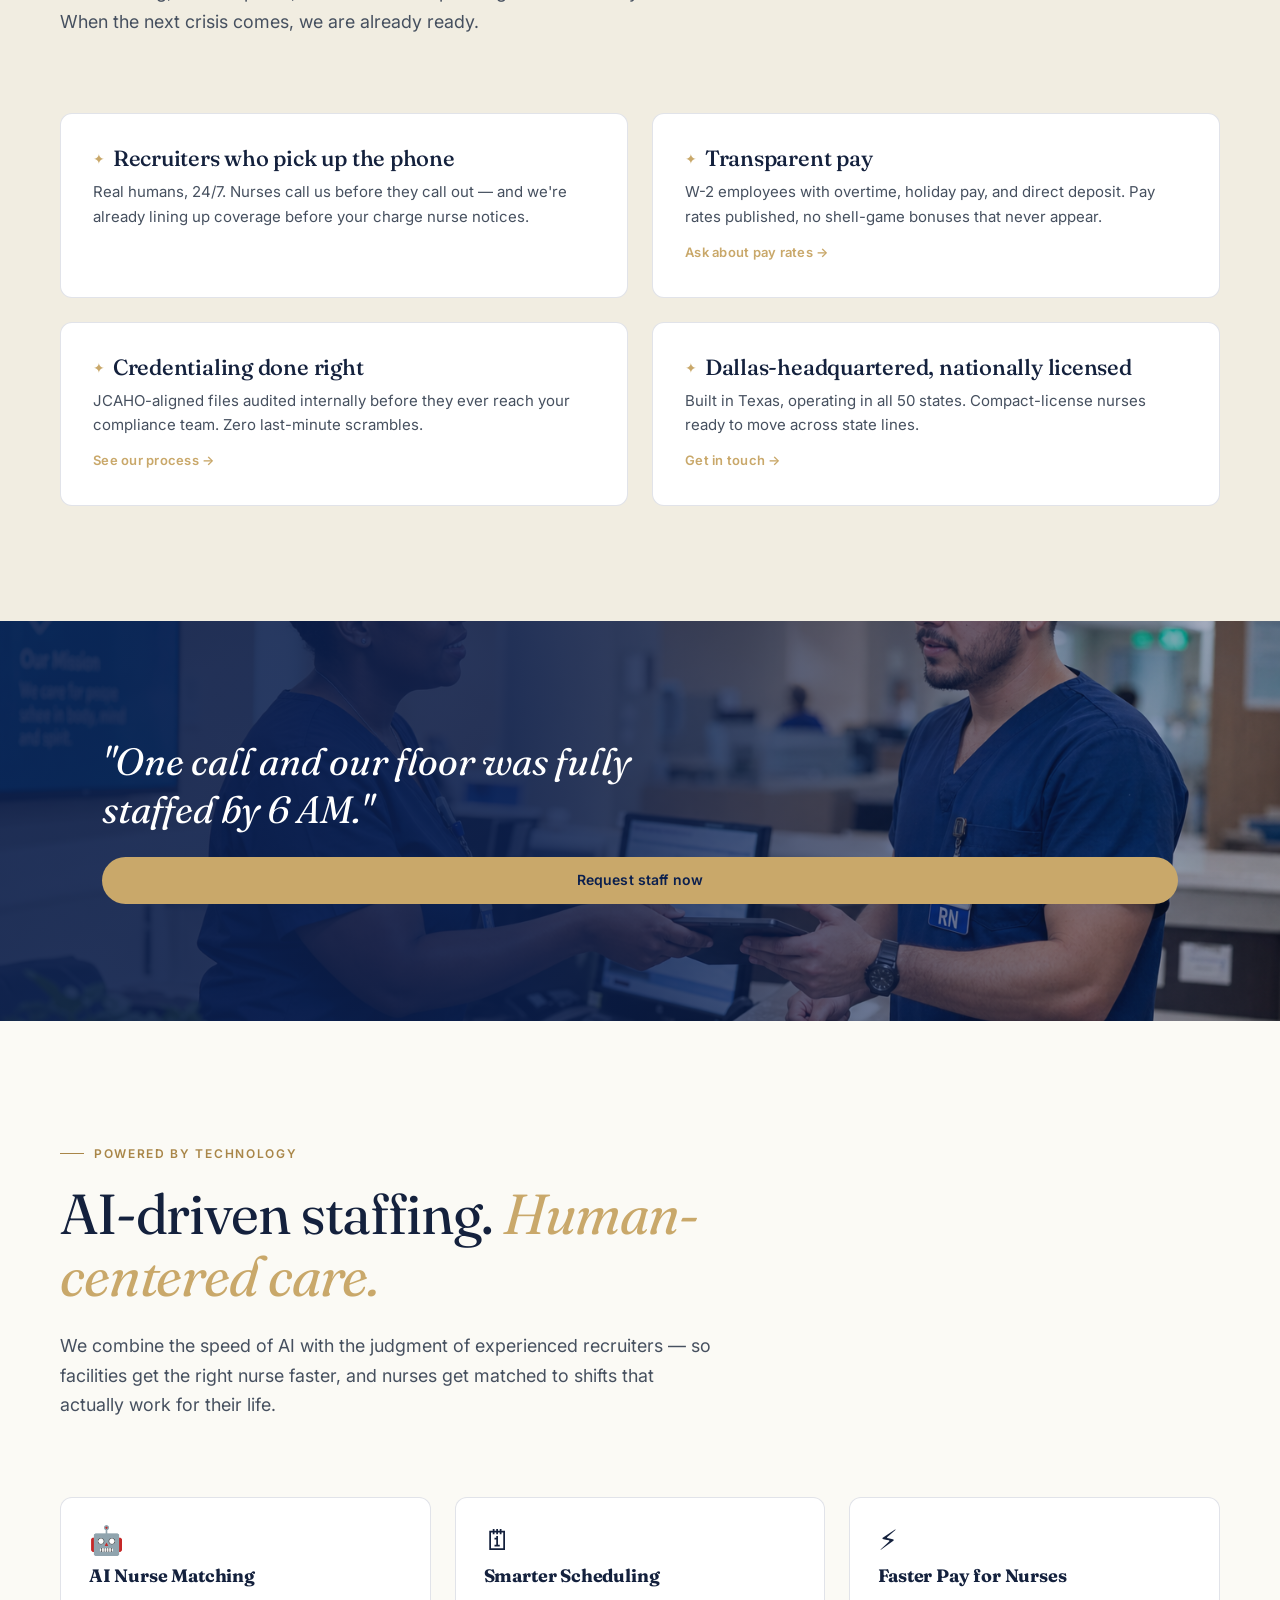
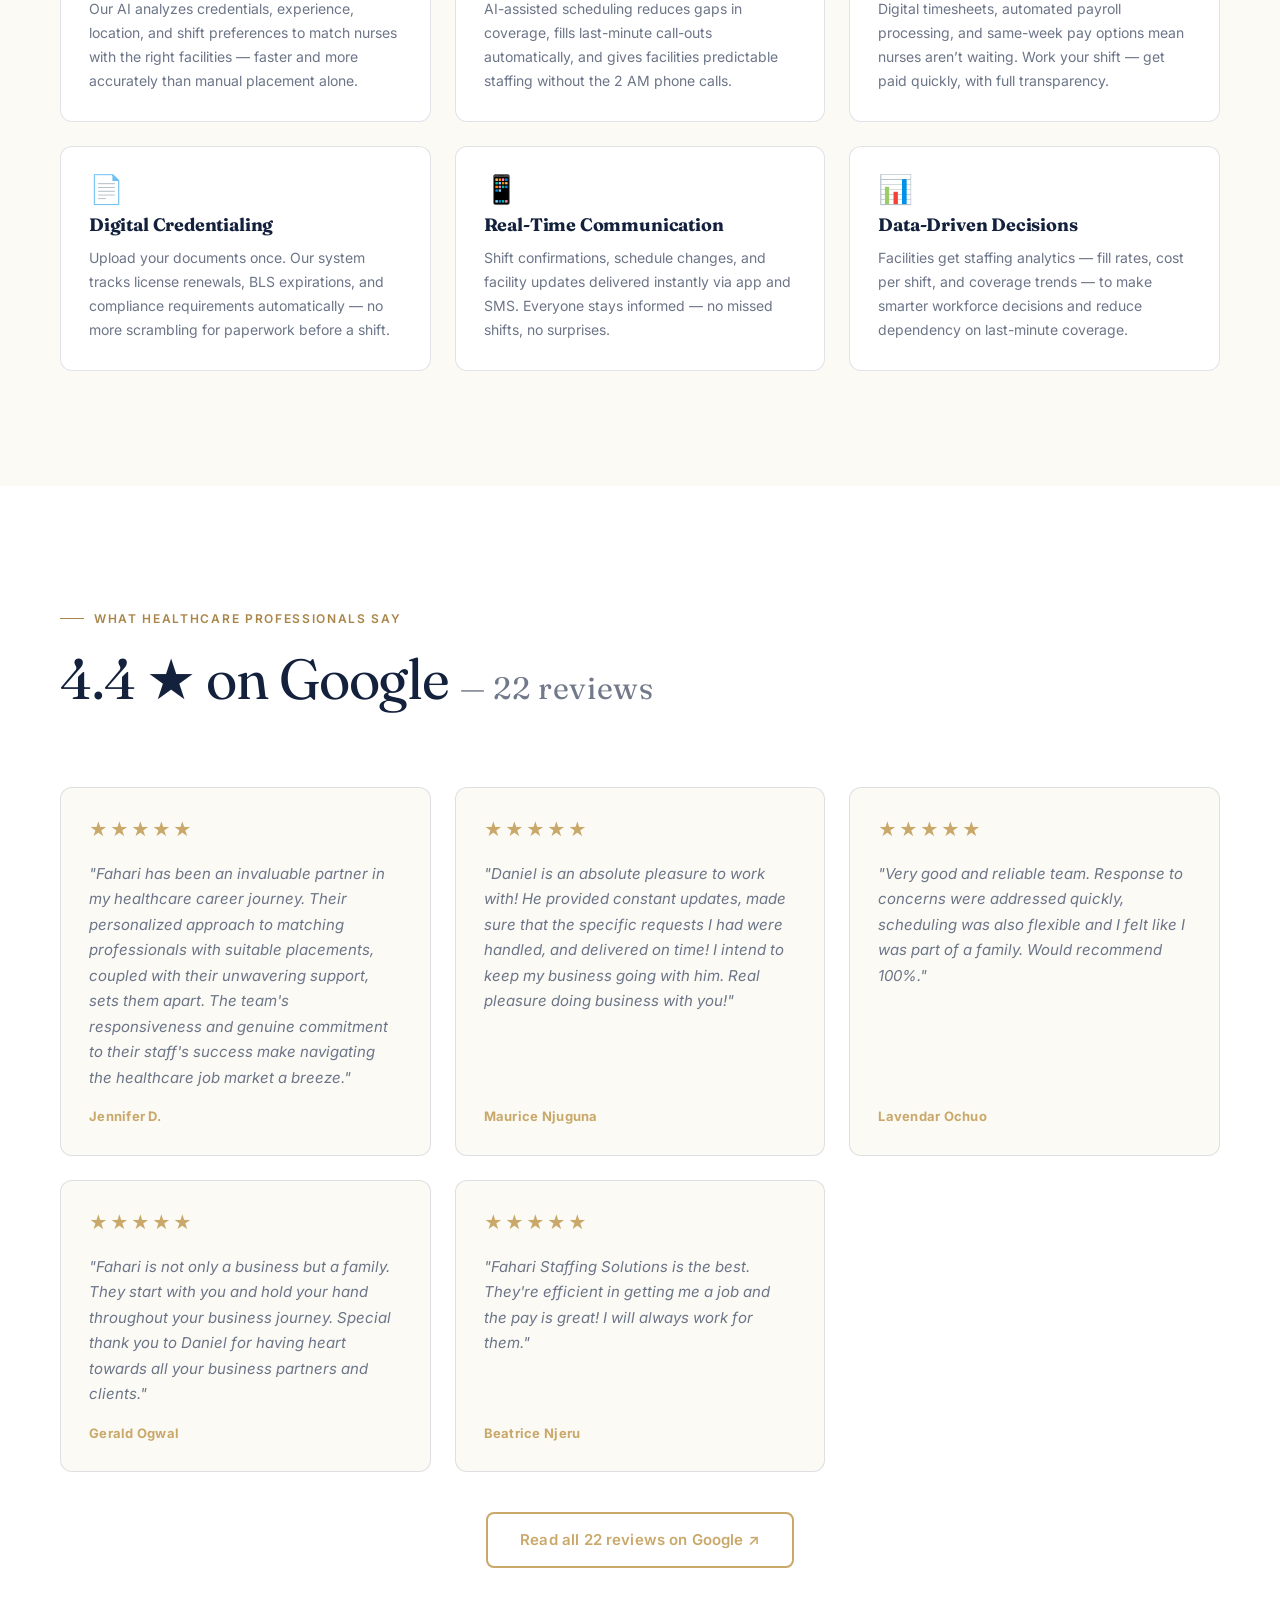
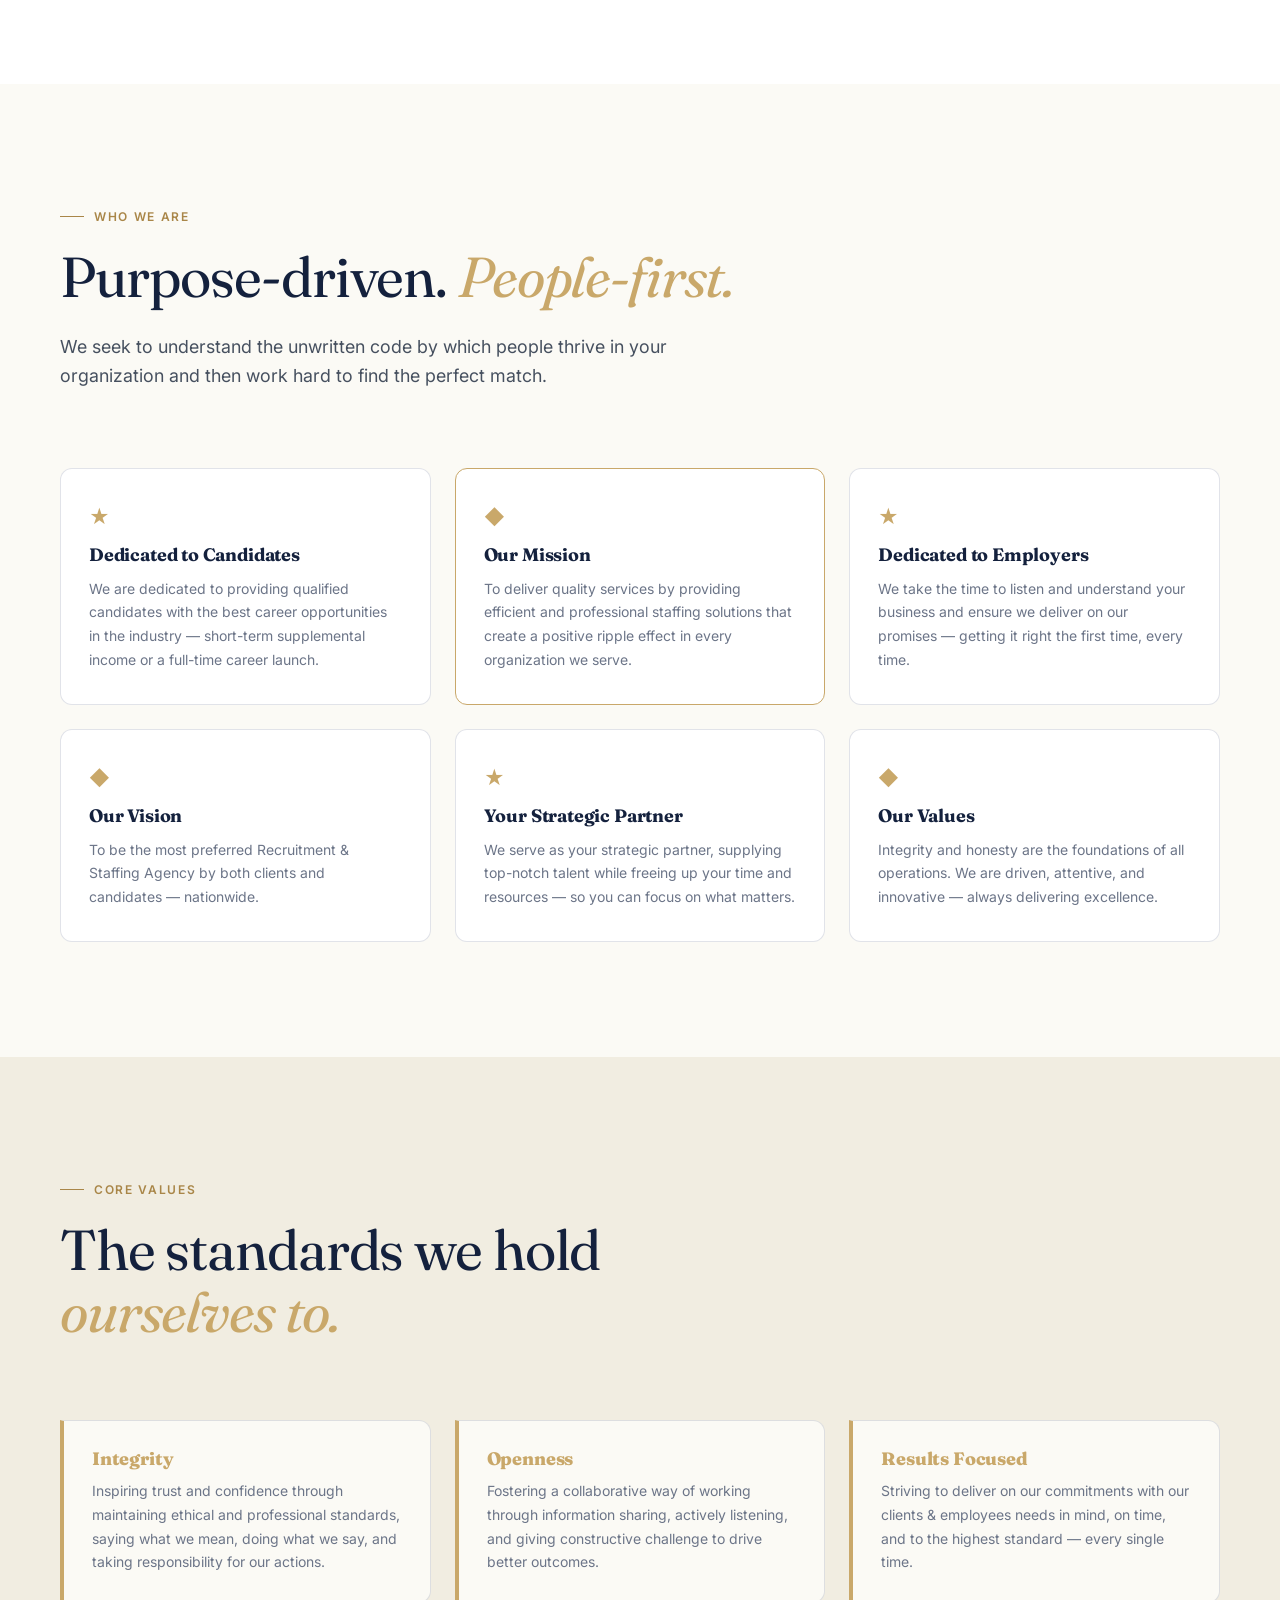
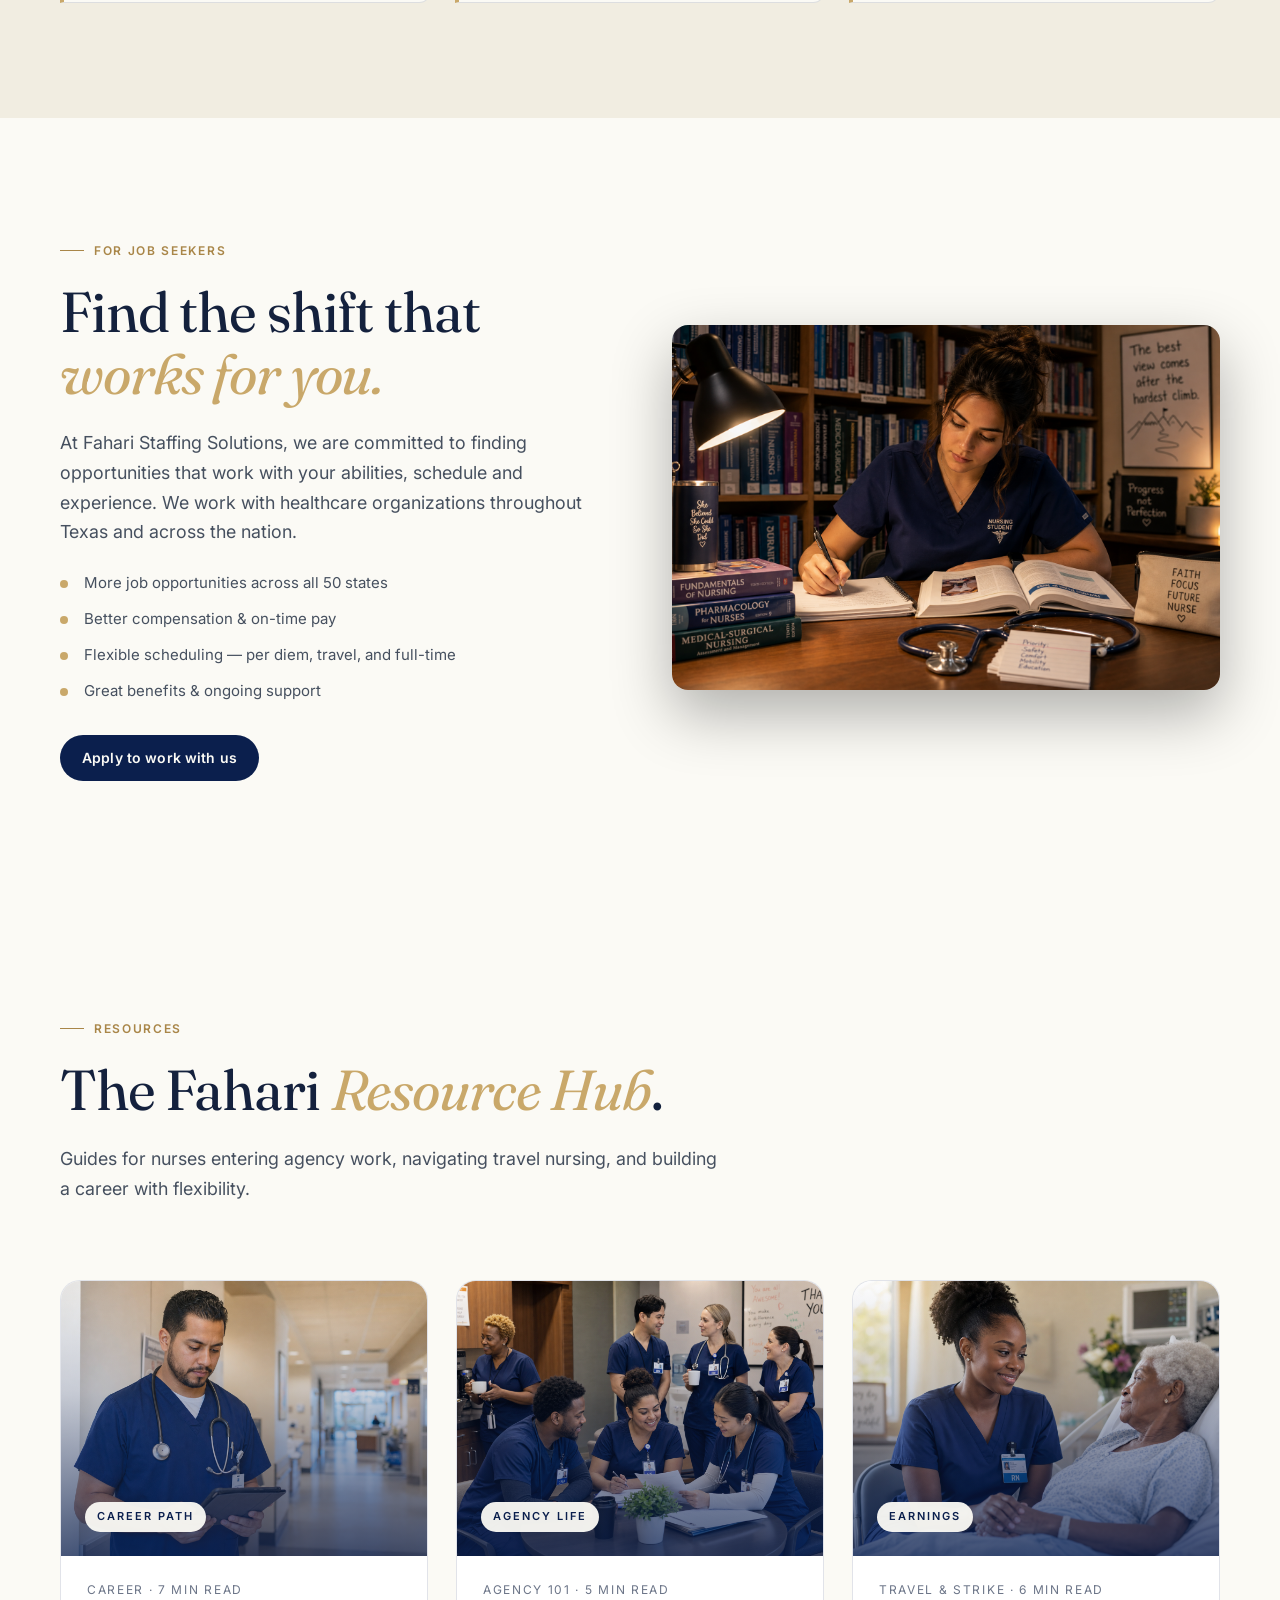
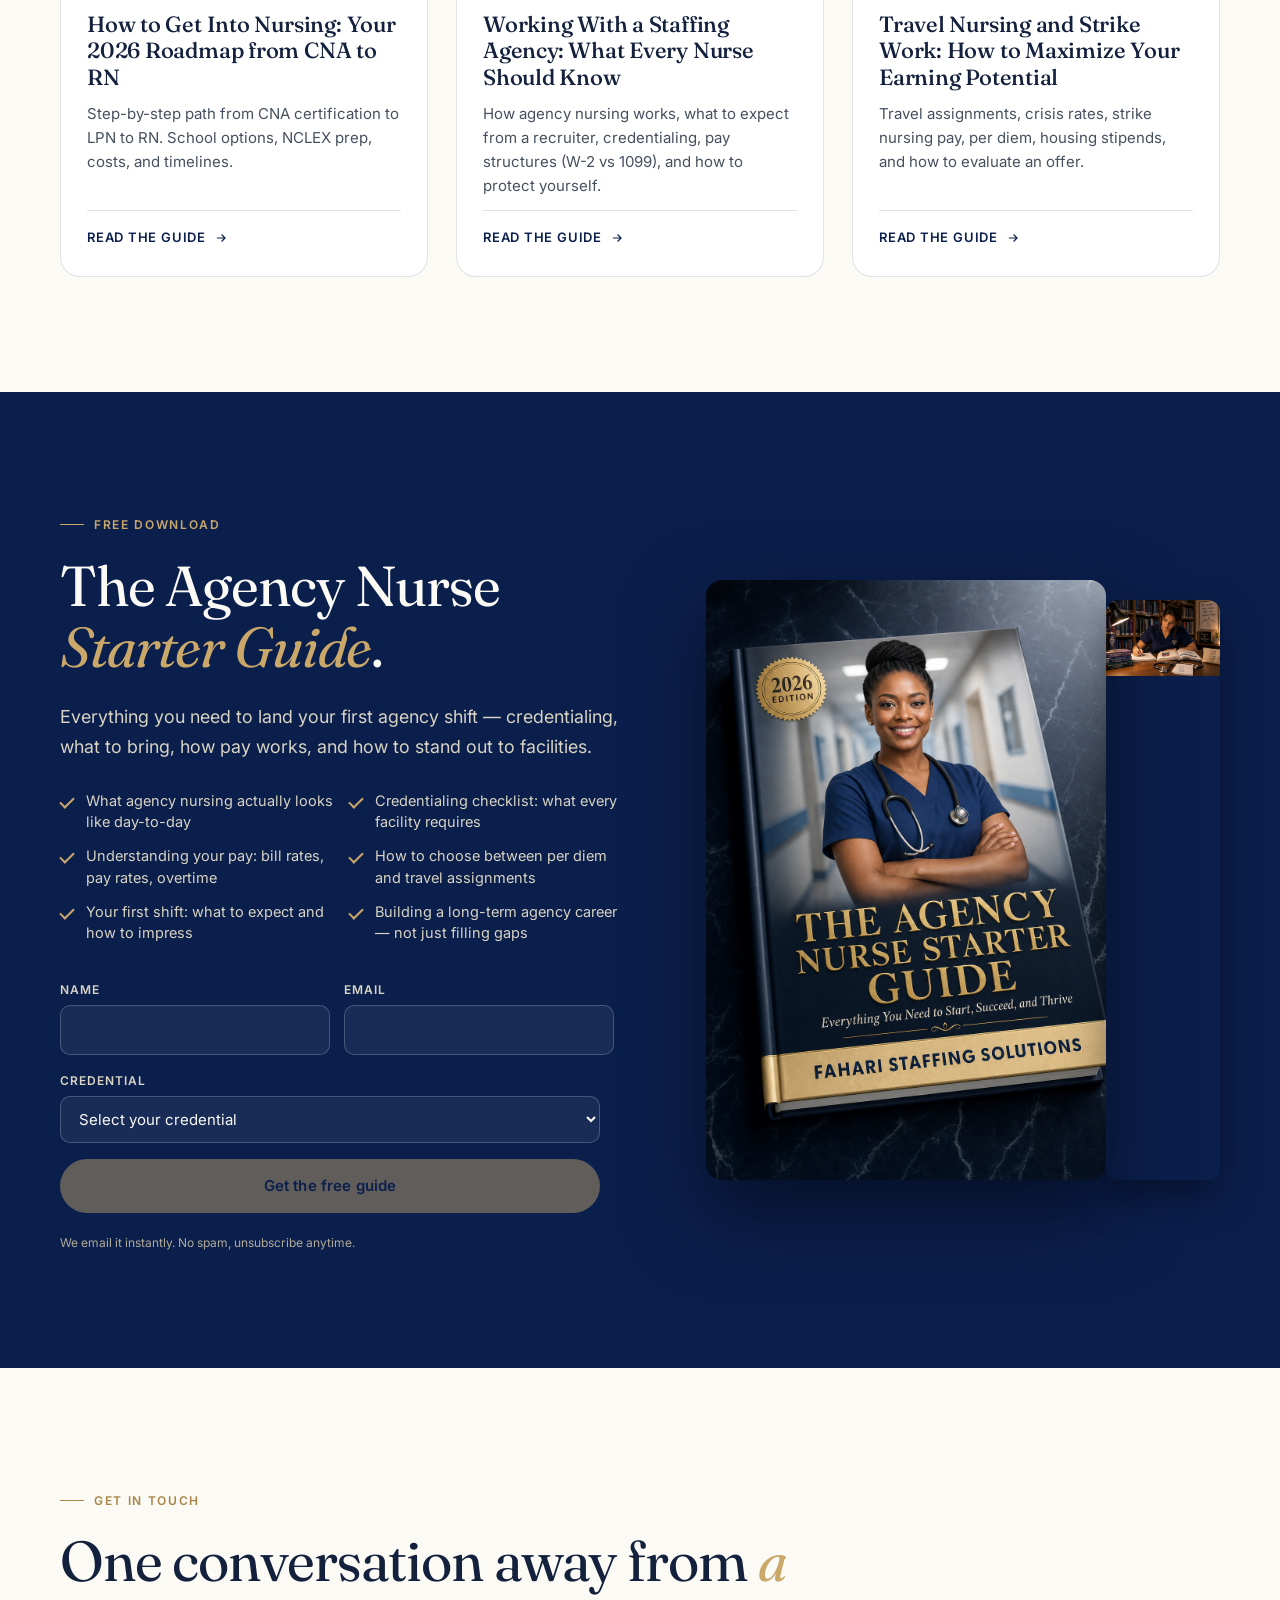
==== commit 1f320cb9: "Update" ====
--- a/index.html
+++ b/index.html
@@ -1438,16 +1438,17 @@
 						<form
 							class="ebook-form"
 							id="ebookForm"
-							action="https://formspree.io/f/mkoejepp"
+							action="https://assets.mailerlite.com/jsonp/2342537/forms/189525721326028320/subscribe"
 							method="POST"
 							novalidate
 						>
+							<!-- action="https://formspree.io/f/mkoejepp" -->
 							<div class="field-row">
 								<label class="field">
 									<span>Name</span>
 									<input
 										type="text"
-										name="name"
+										name="fields[name]"
 										required
 										autocomplete="name"
 									/>
@@ -1456,7 +1457,7 @@
 									<span>Email</span>
 									<input
 										type="email"
-										name="email"
+										name="fields[email]"
 										required
 										autocomplete="email"
 									/>
@@ -1464,7 +1465,7 @@
 							</div>
 							<label class="field">
 								<span>Credential</span>
-								<select name="credential" required>
+								<select name="fields[role]" required>
 									<option value="">
 										Select your credential
 									</option>
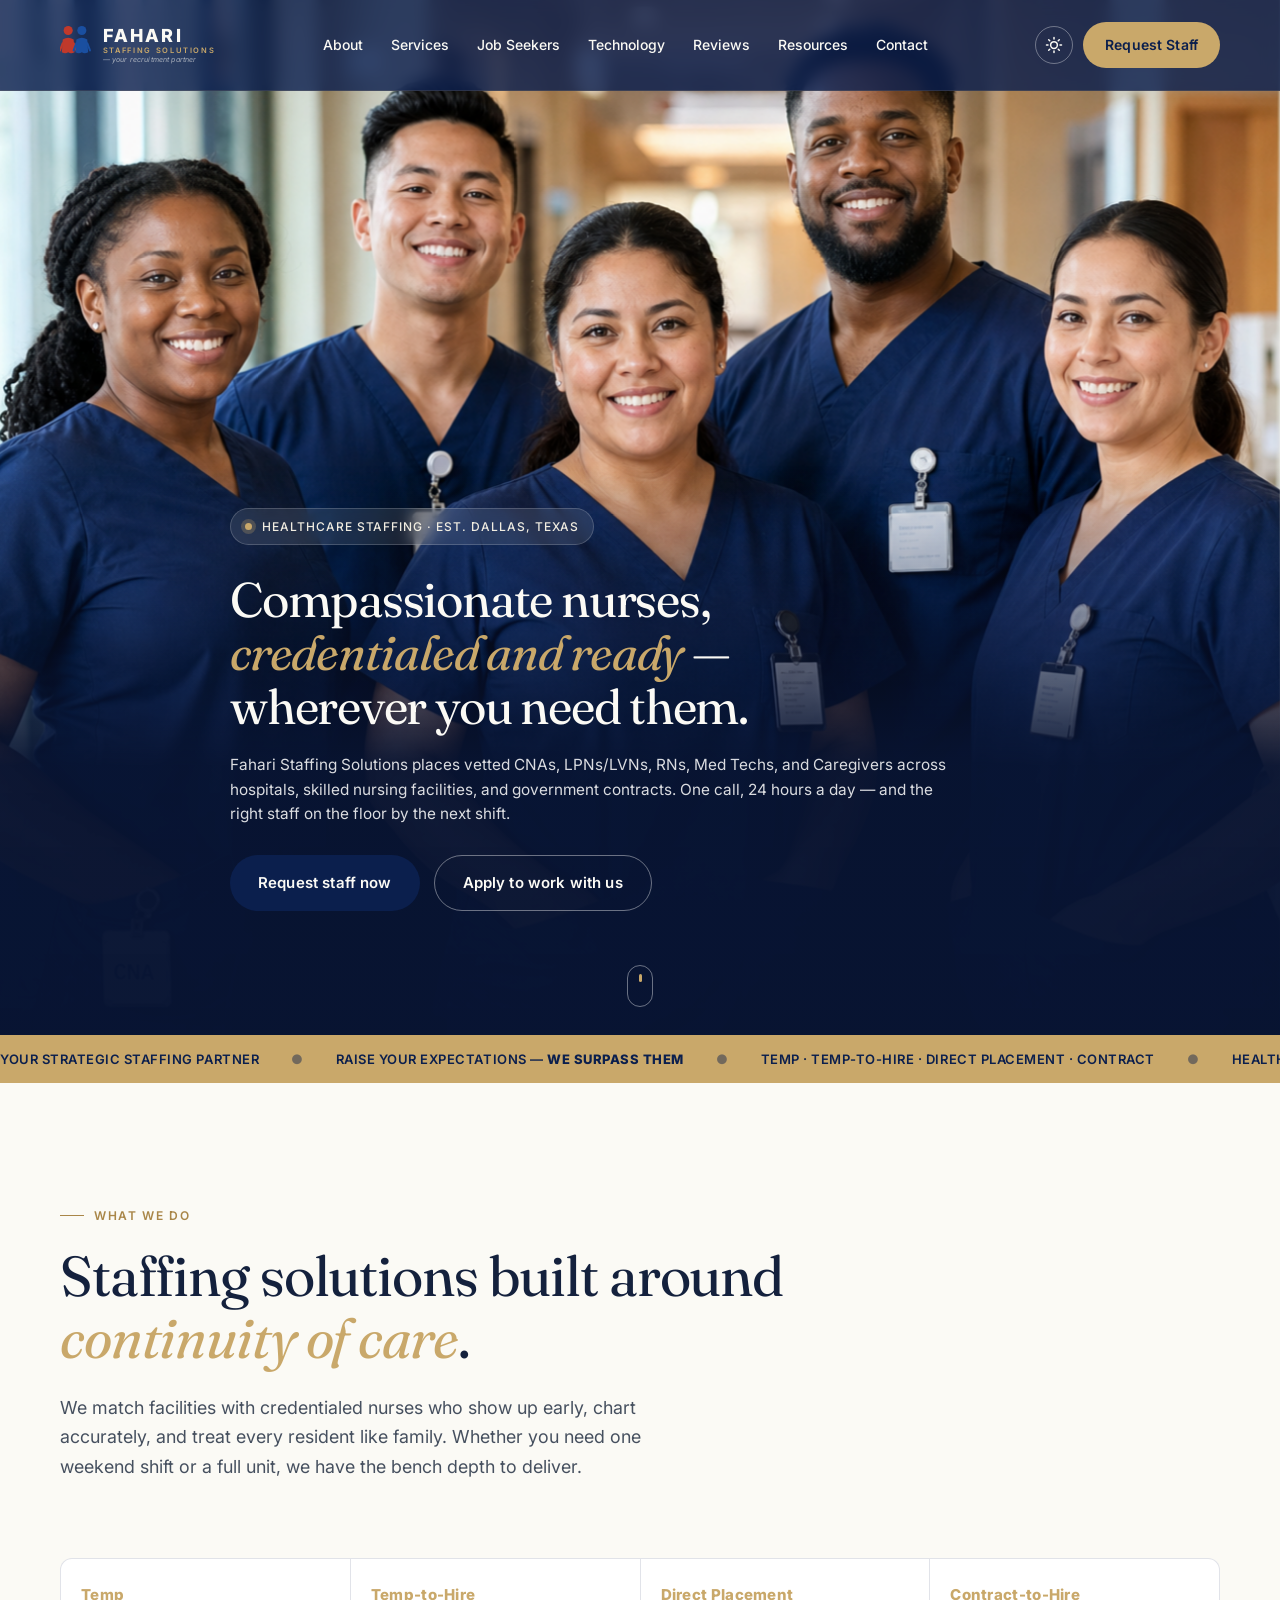
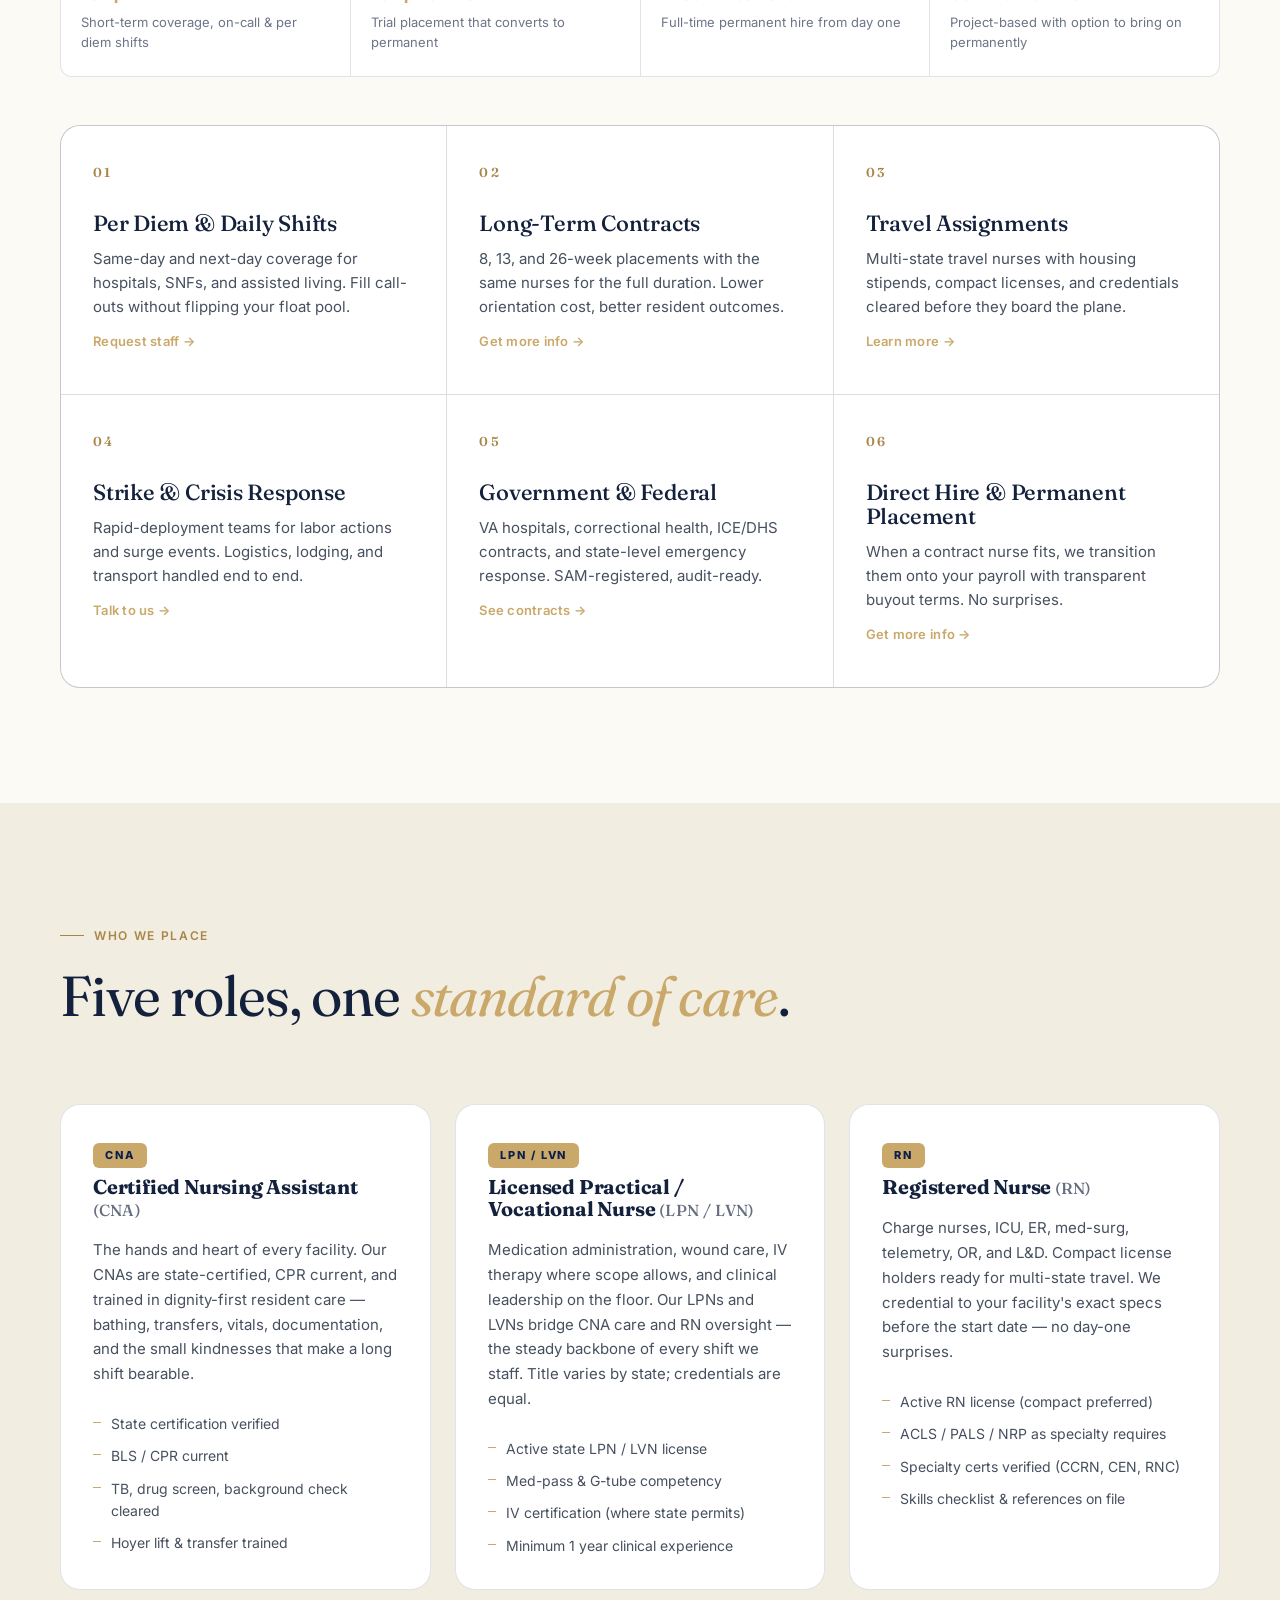
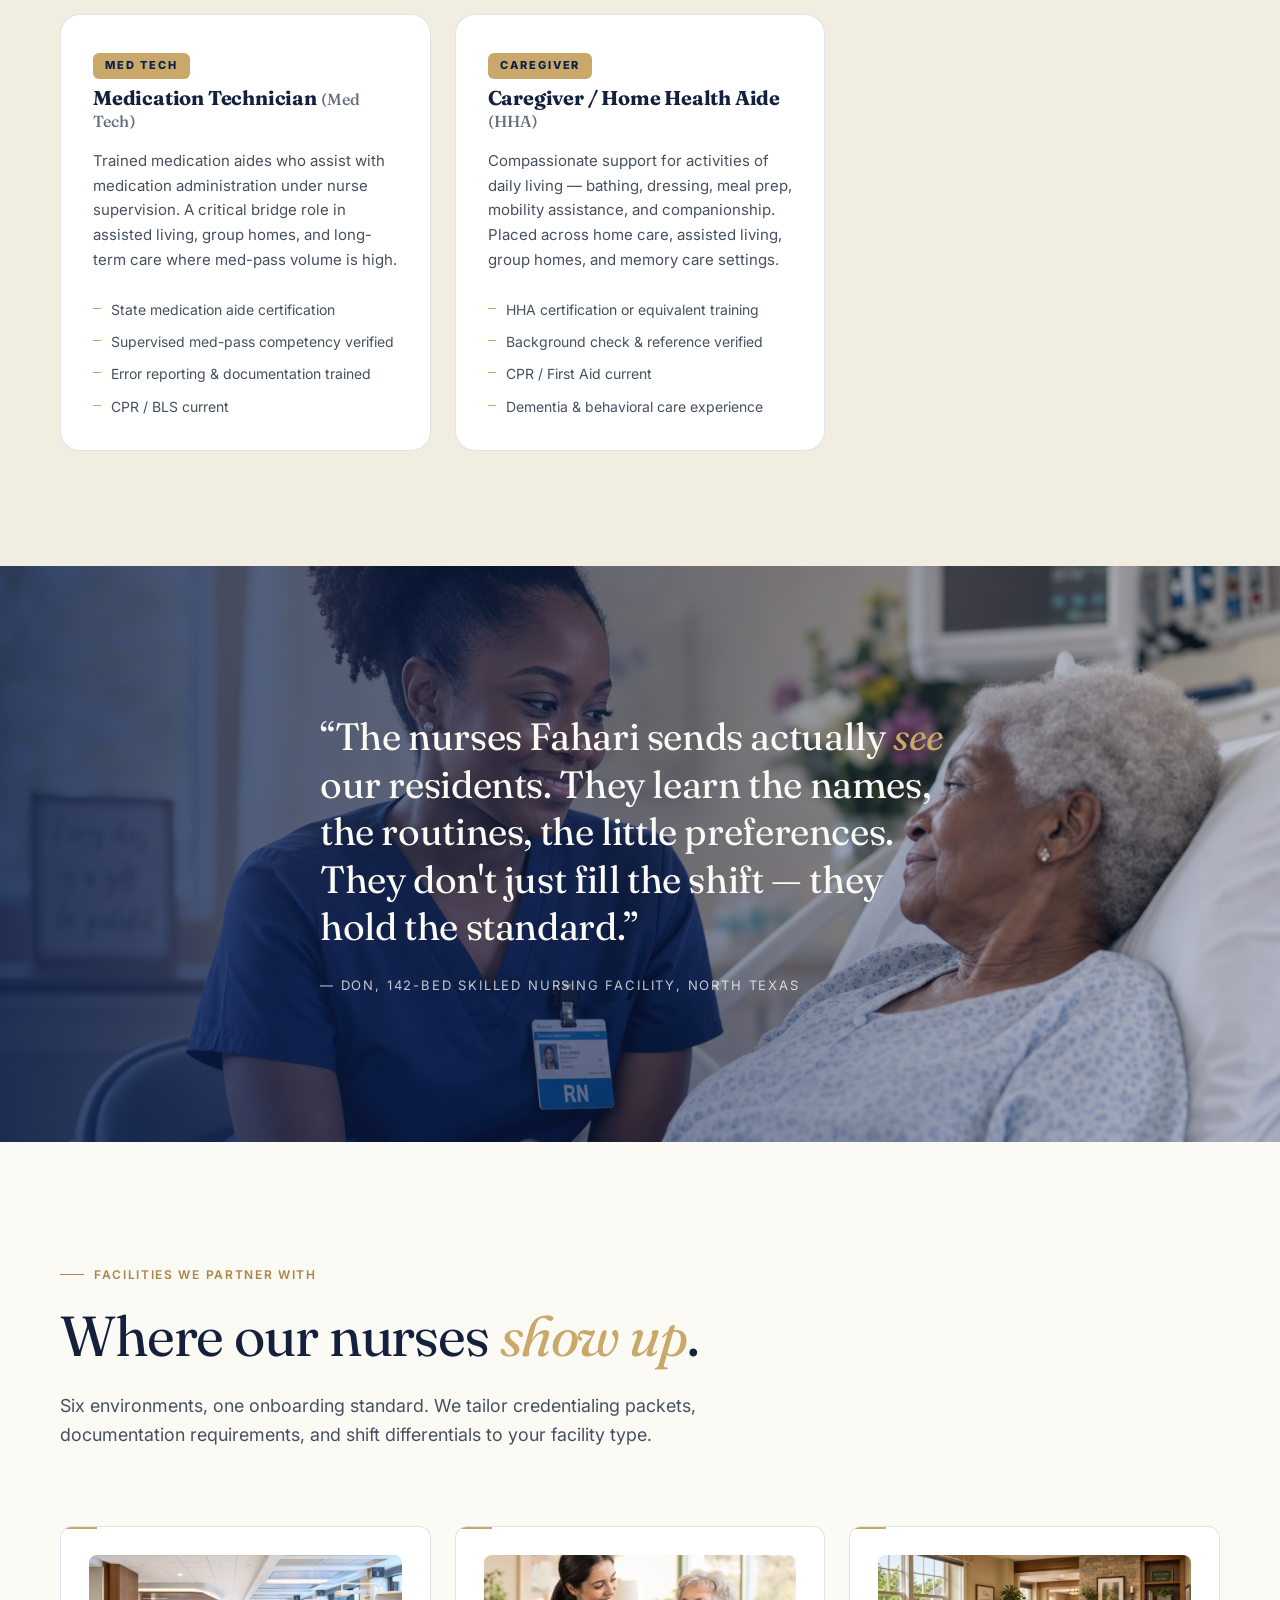
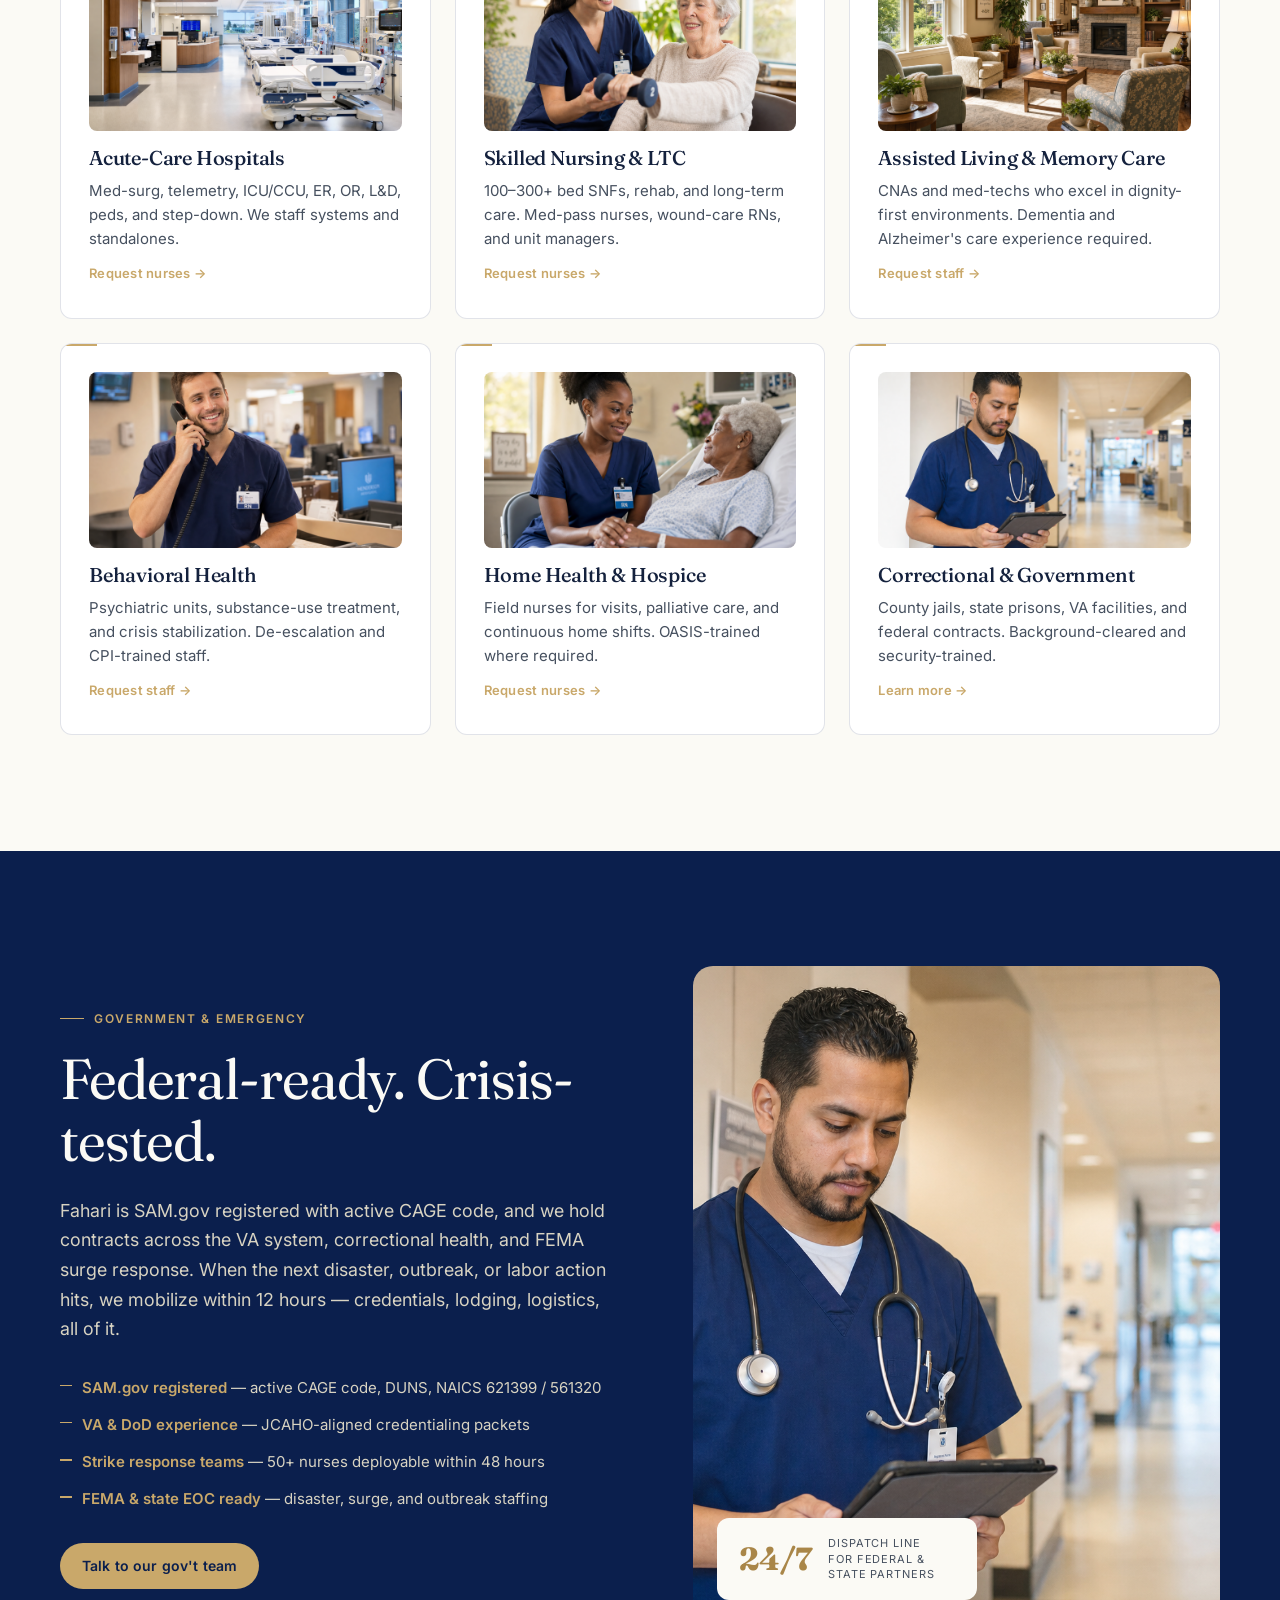
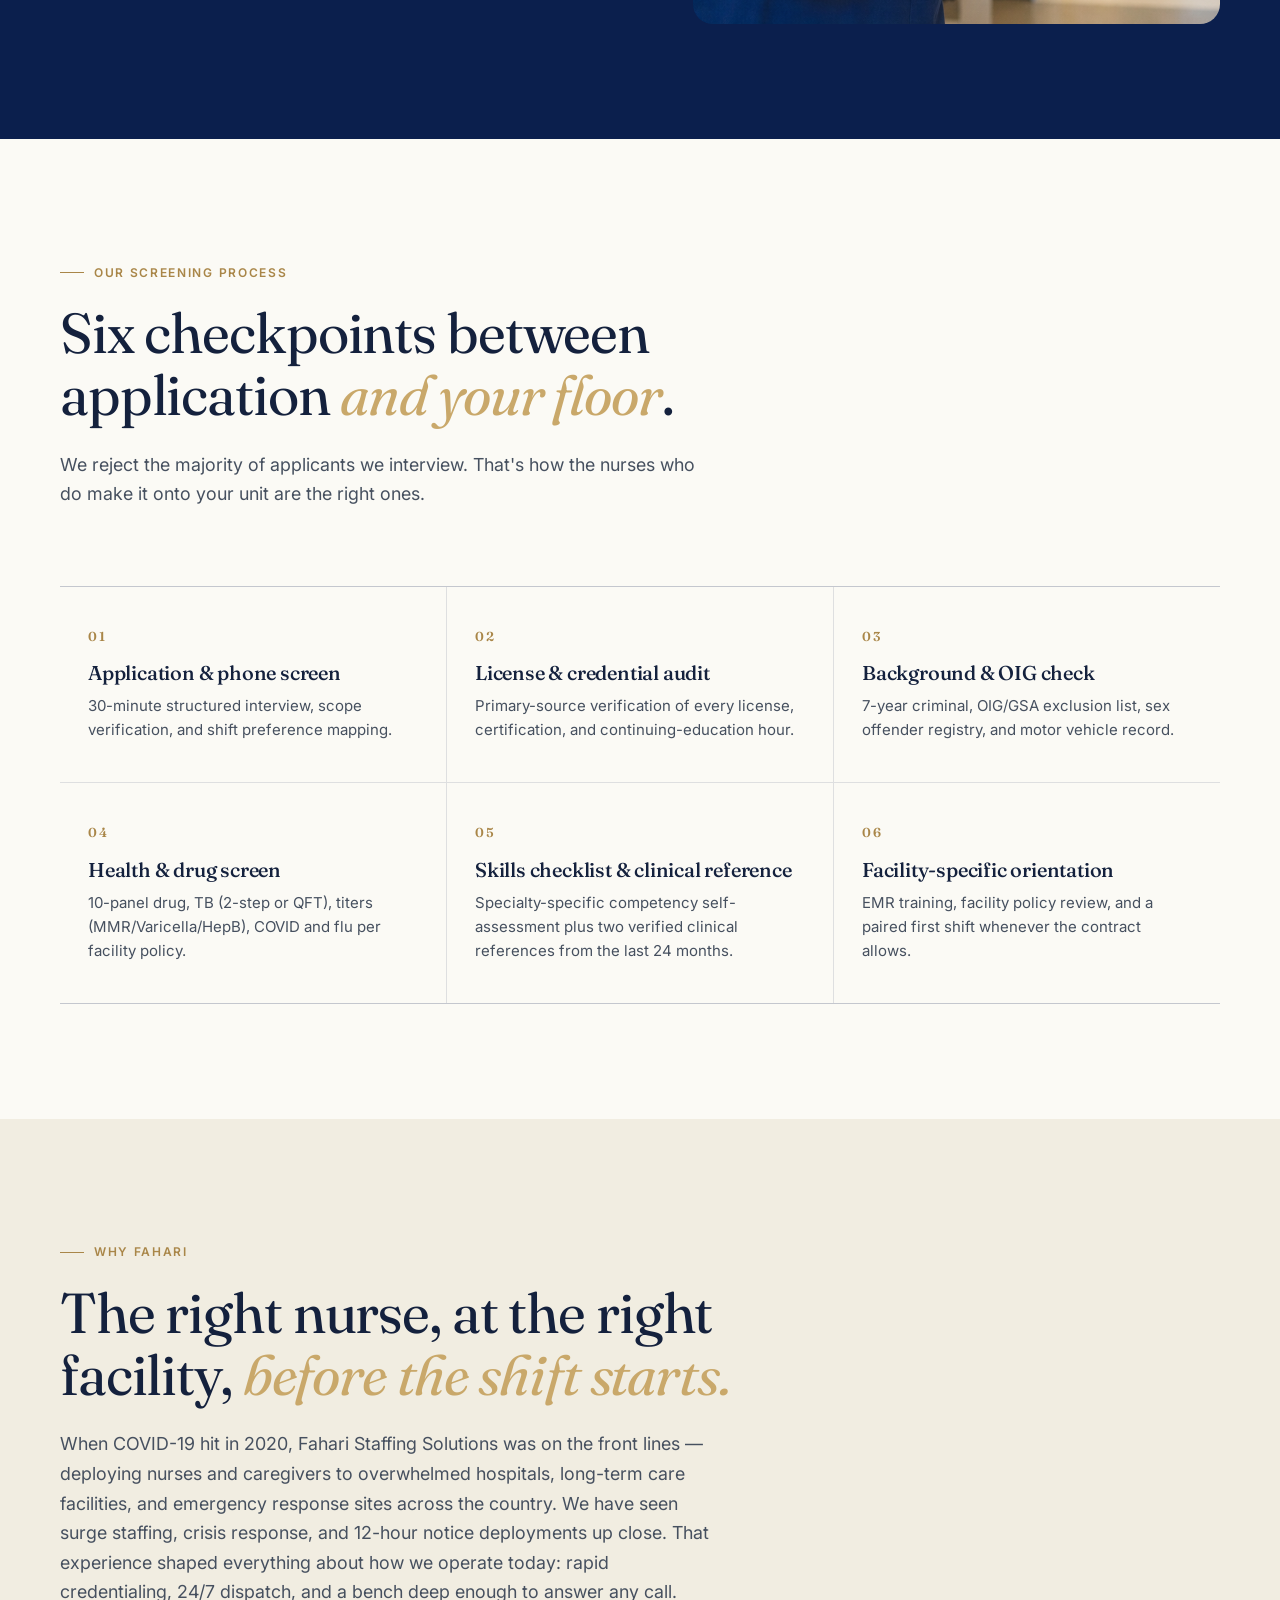
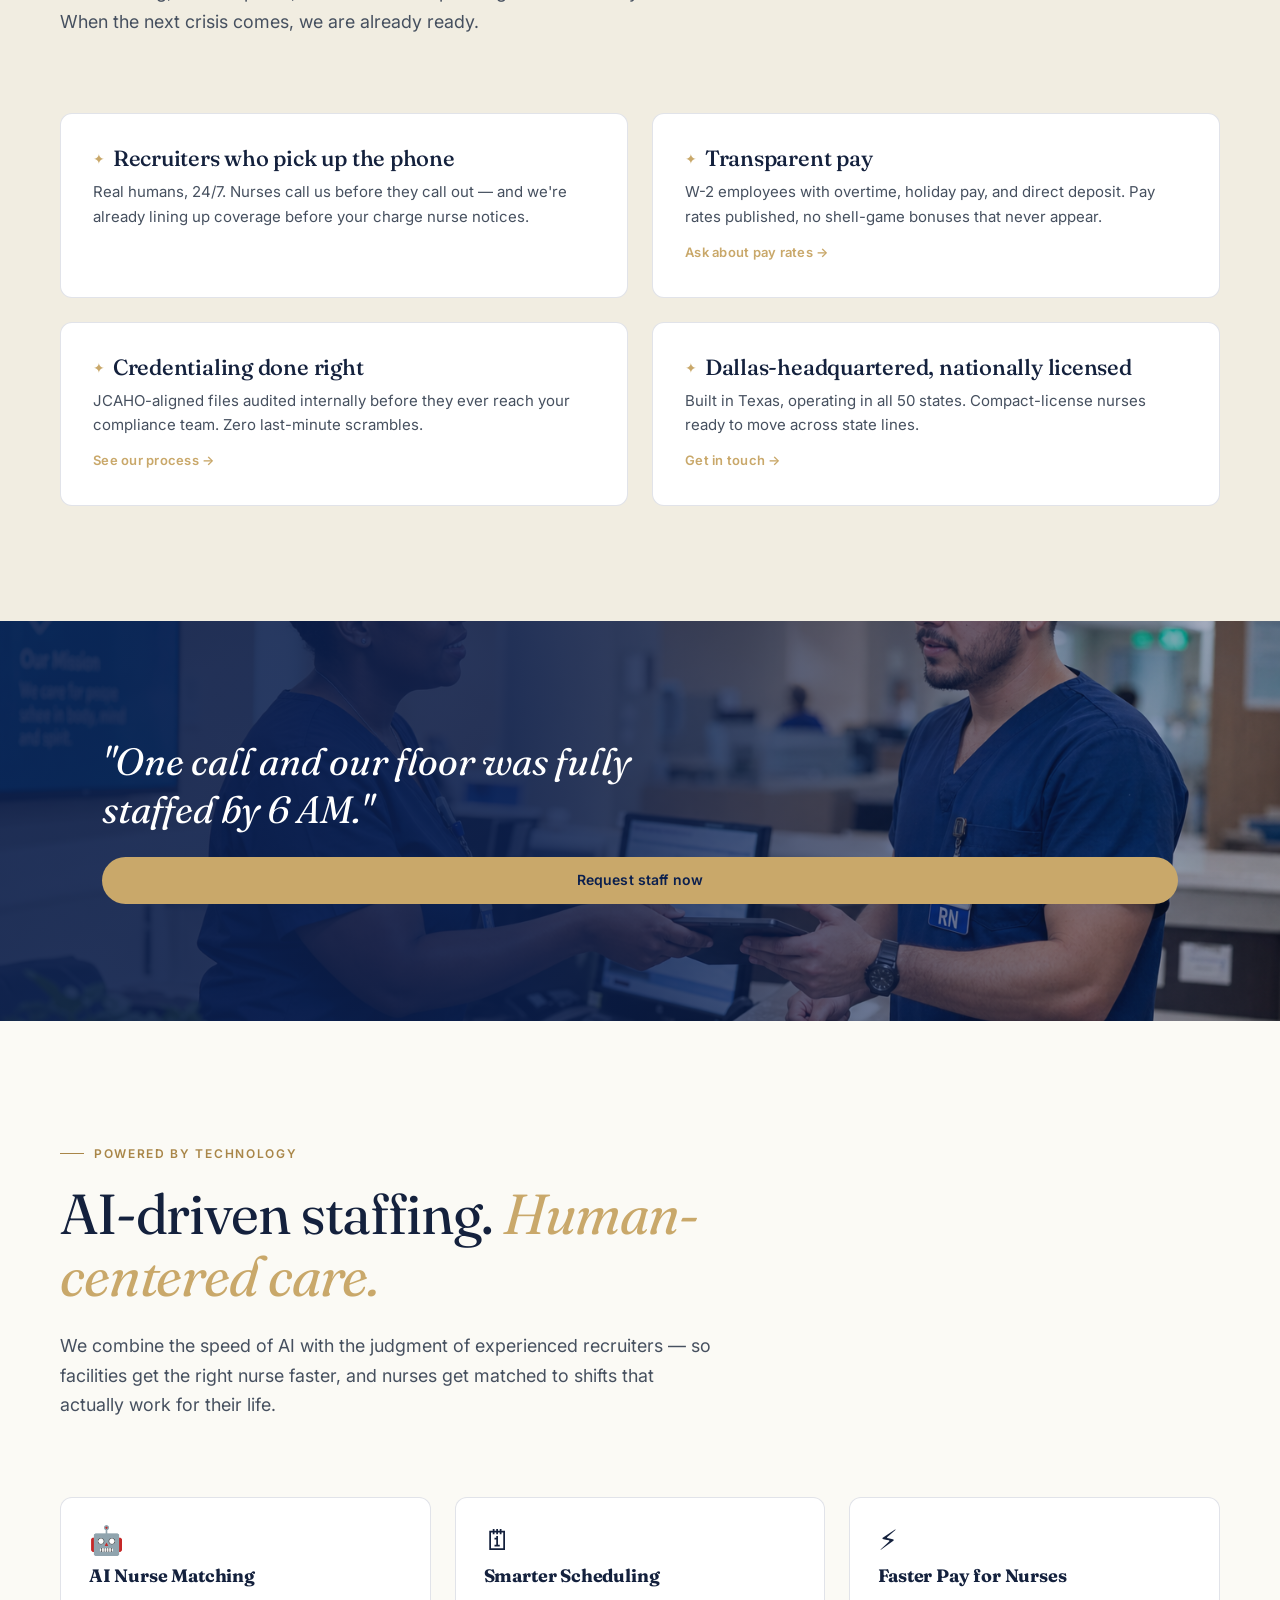
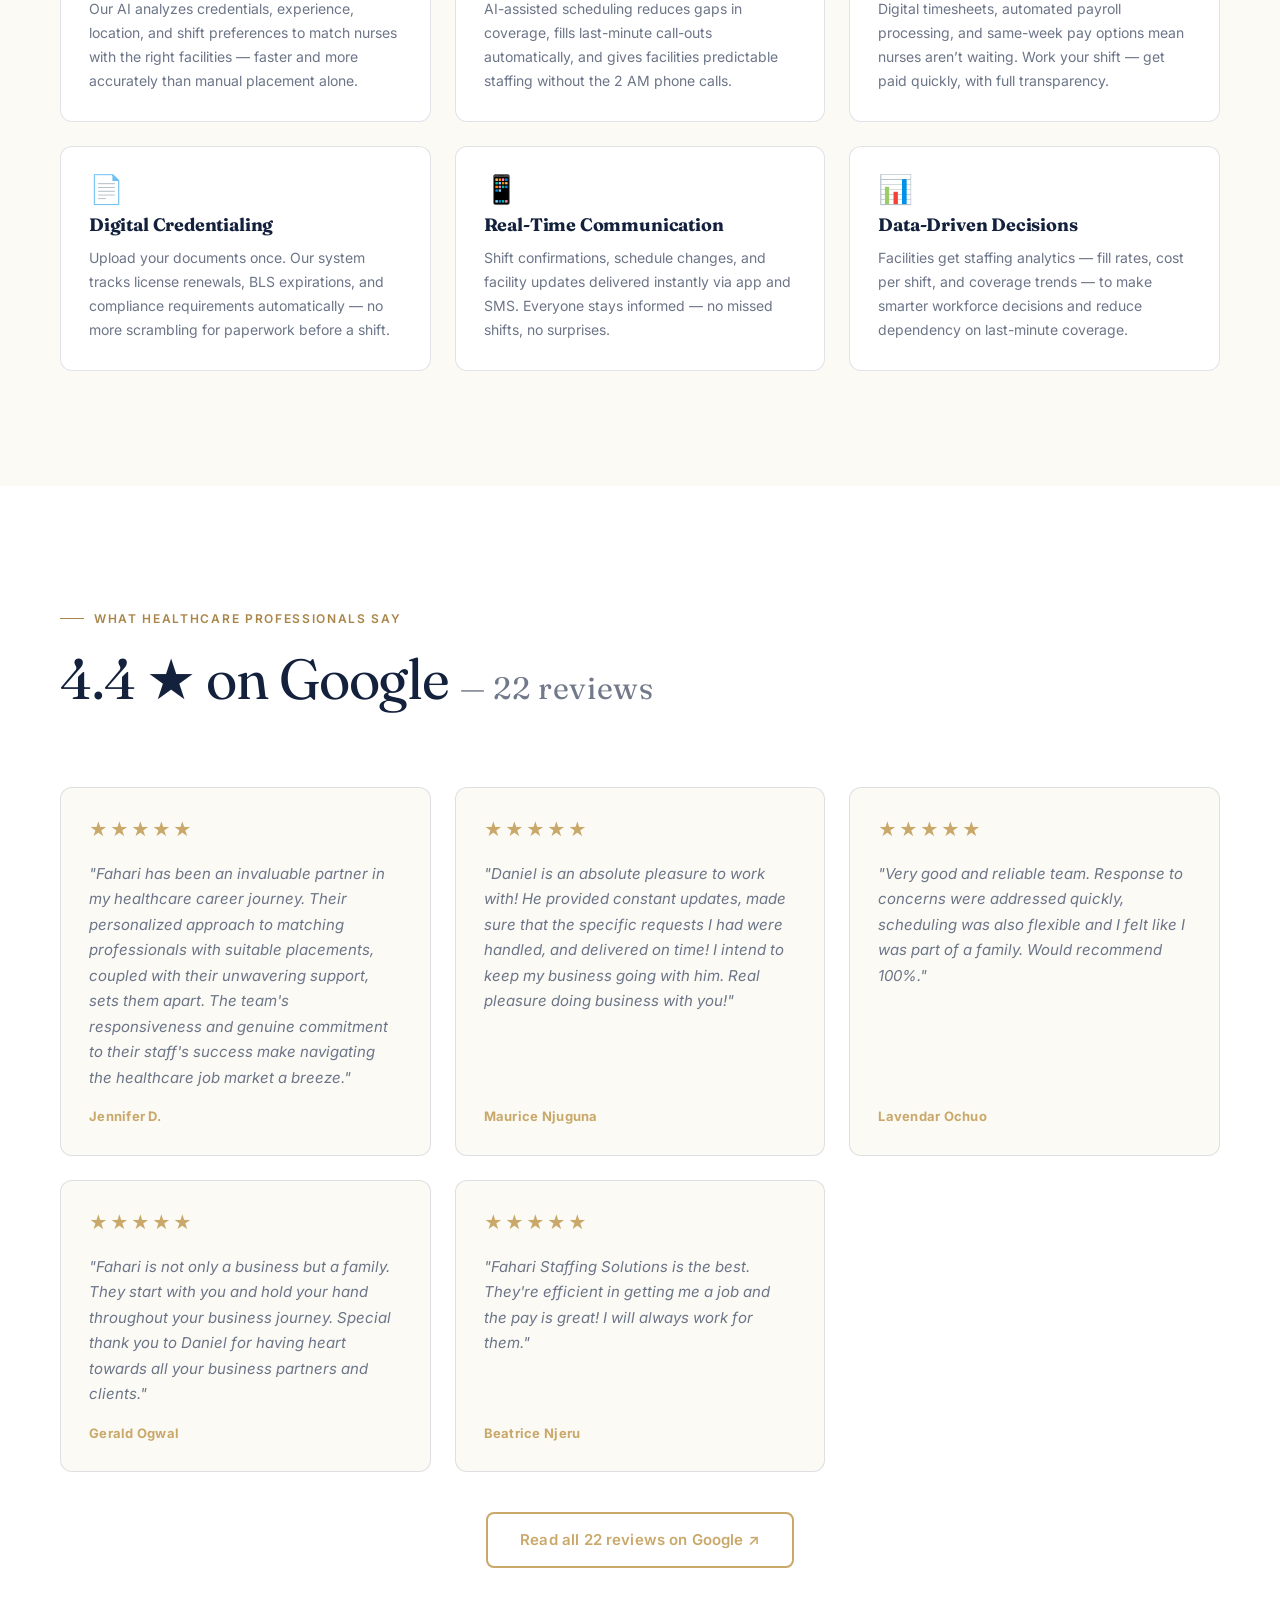
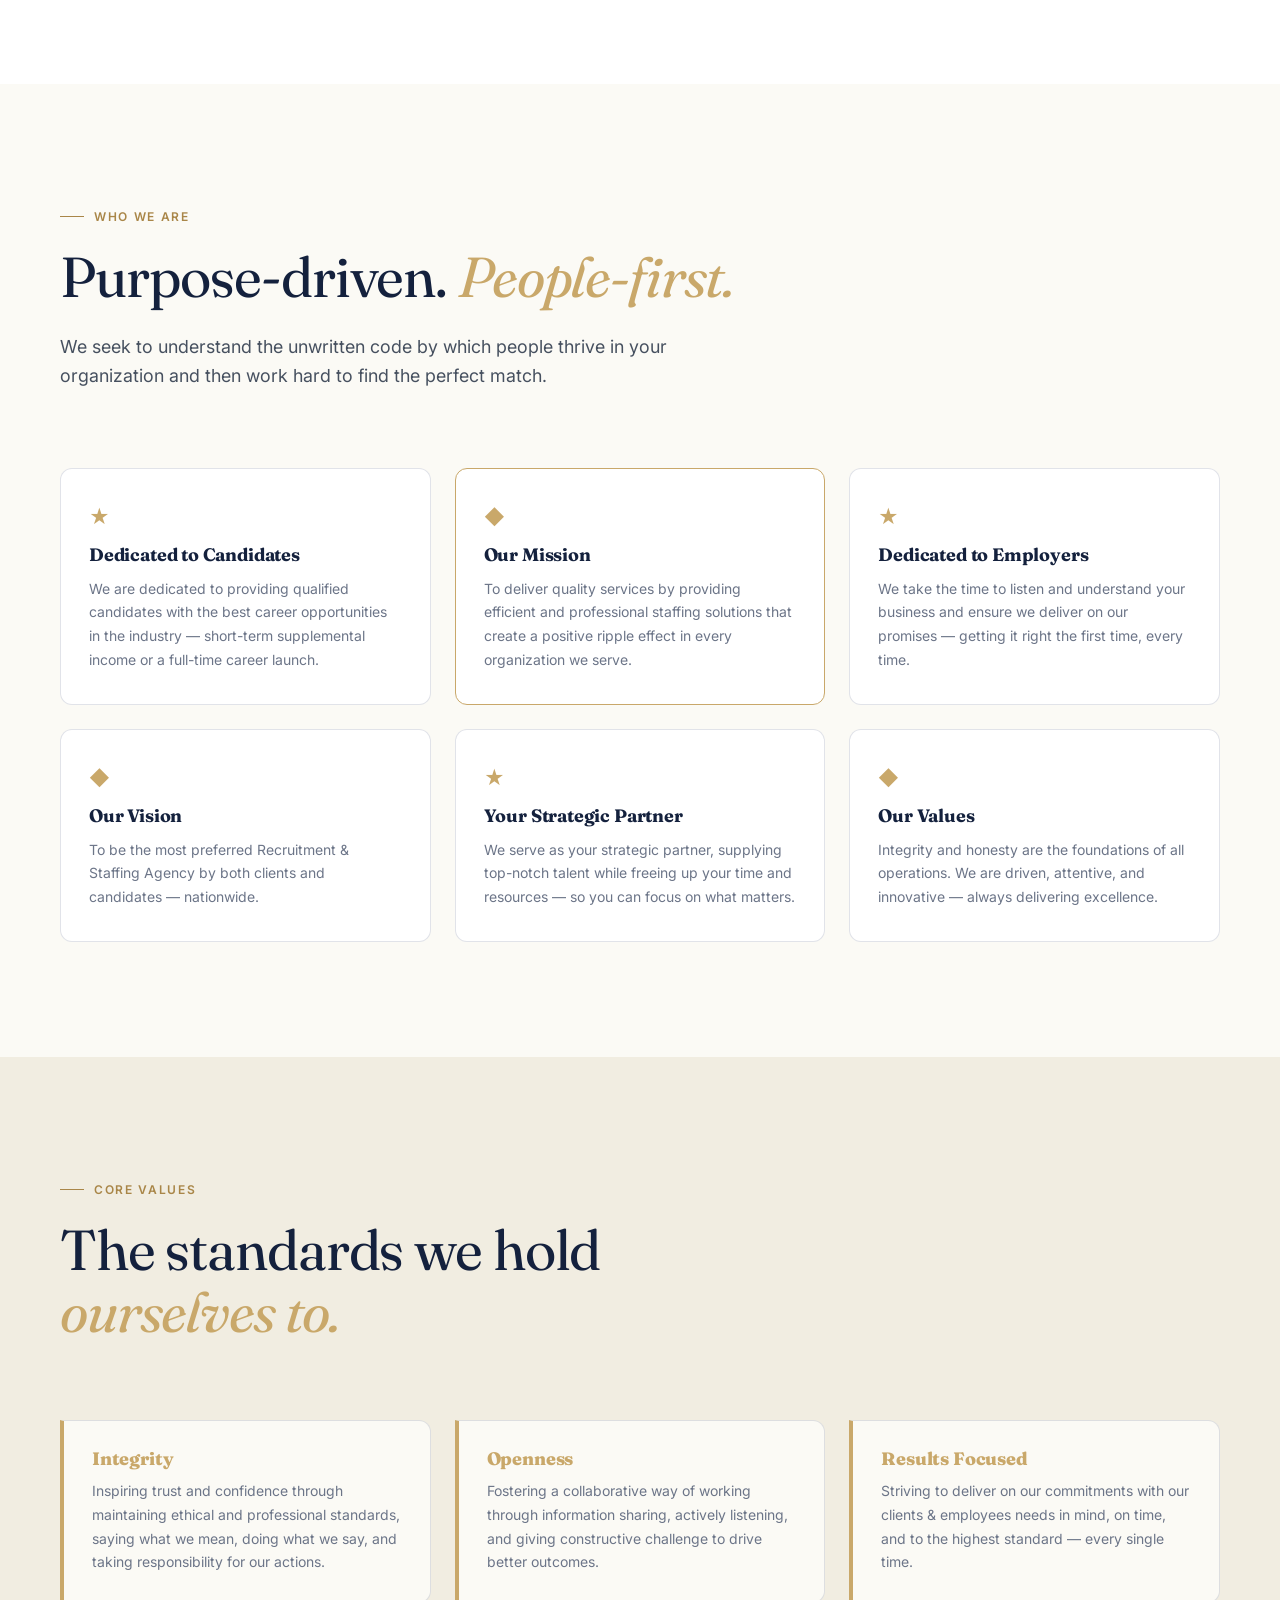
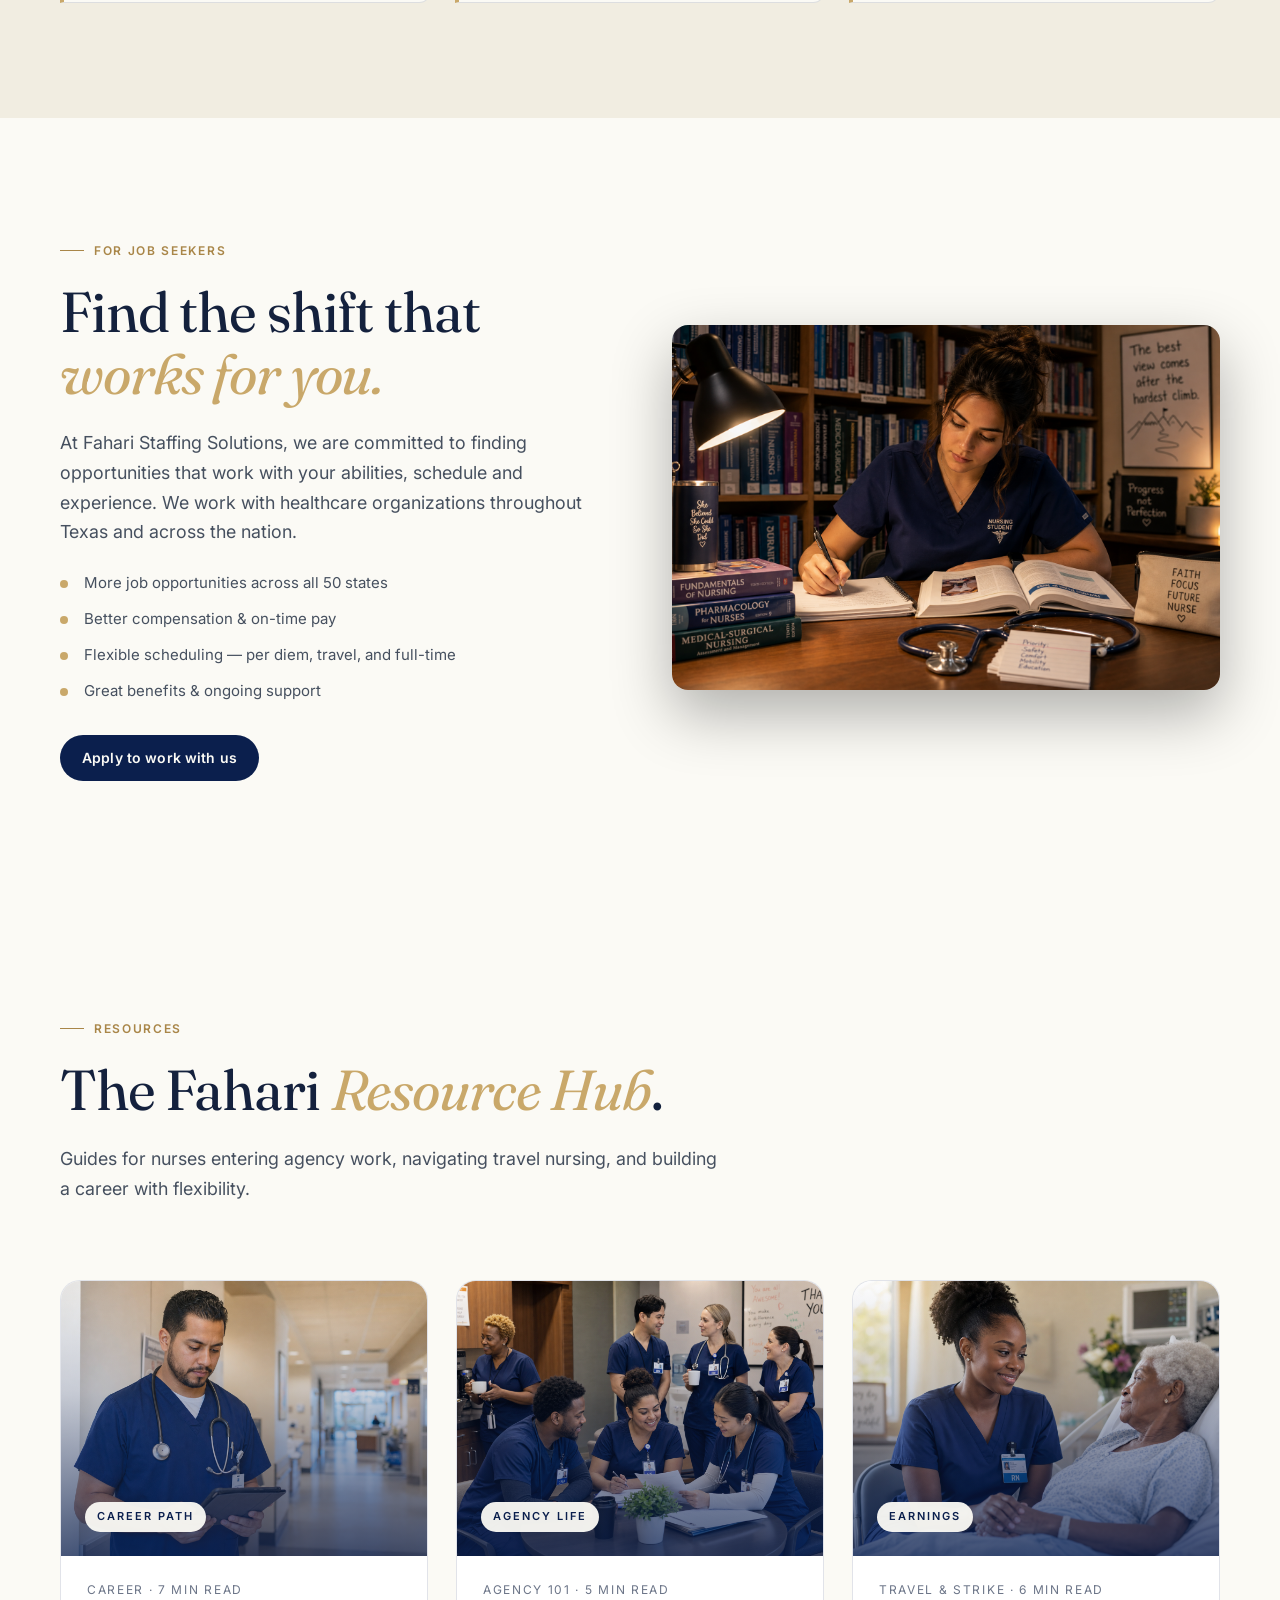
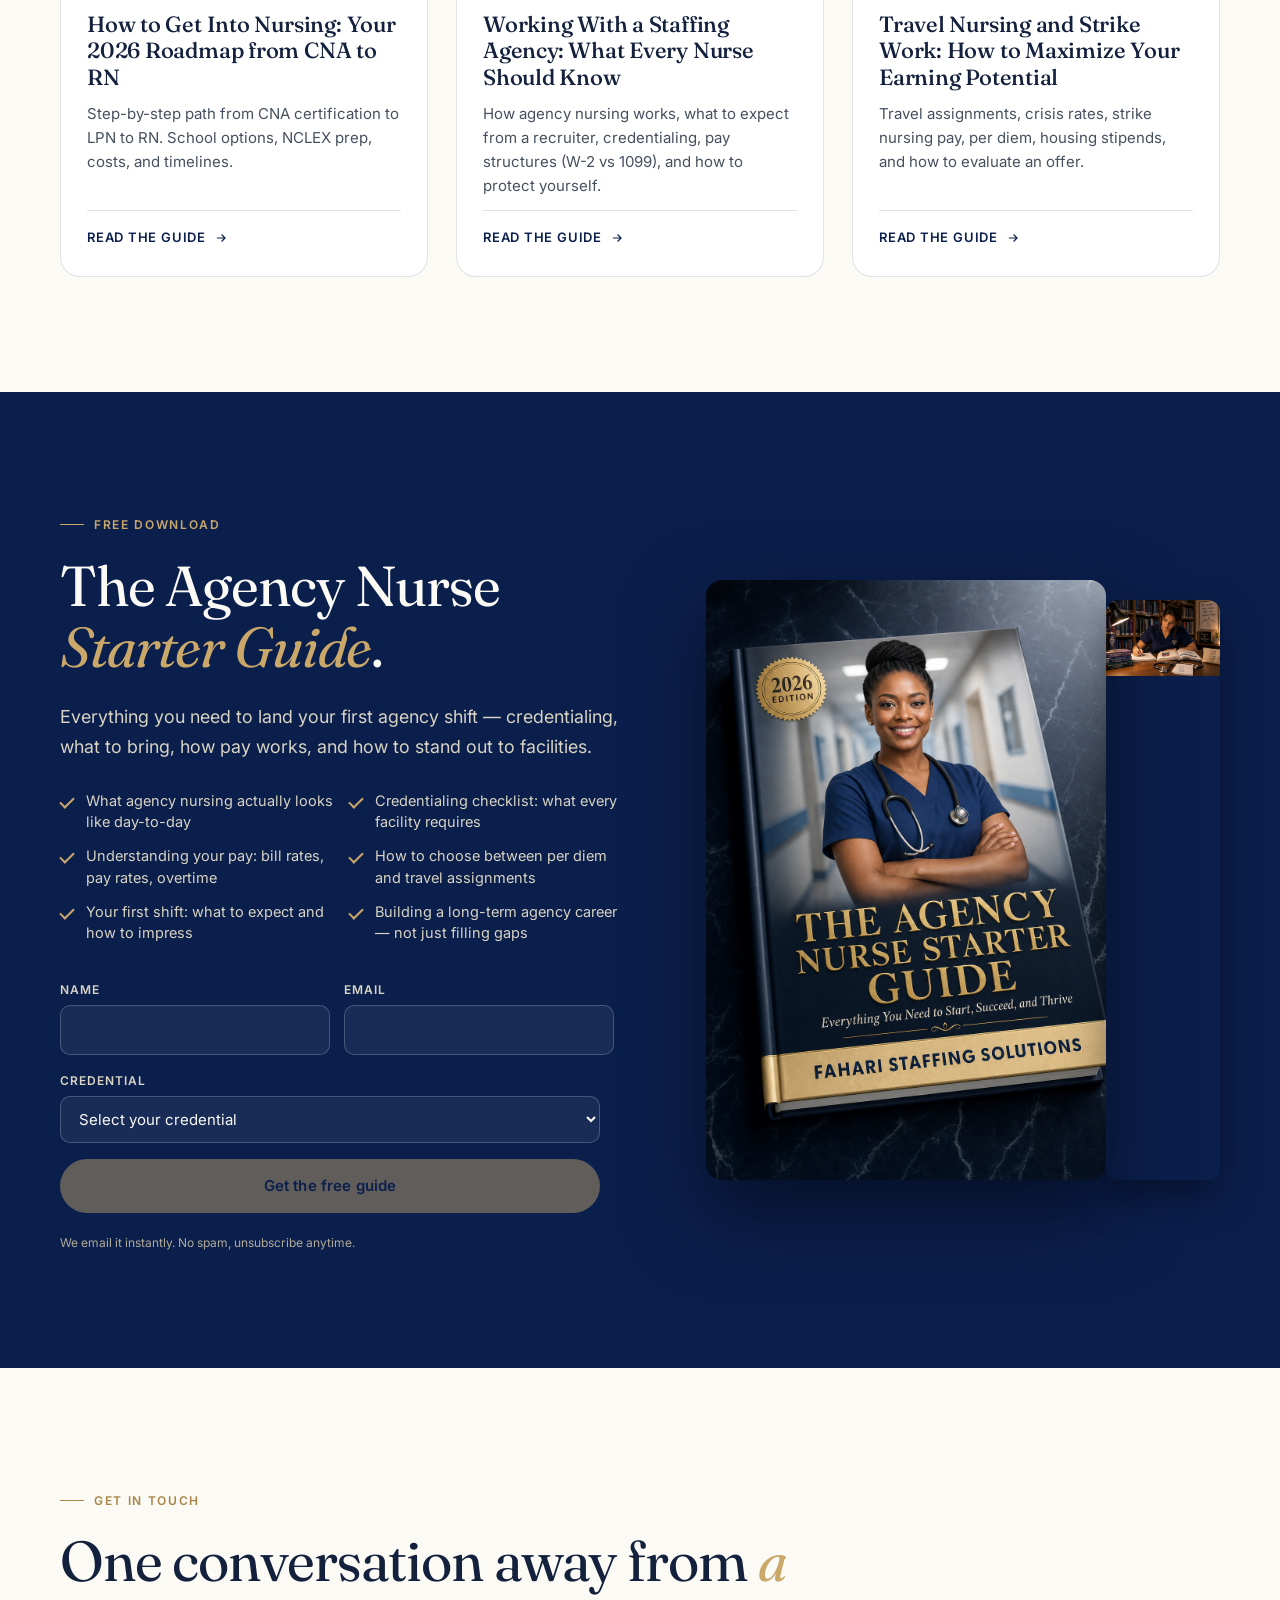
==== commit 45651fa6: "Update" ====
--- a/index.html
+++ b/index.html
@@ -1439,7 +1439,8 @@
 							class="ebook-form"
 							id="ebookForm"
 							action="https://assets.mailerlite.com/jsonp/2342537/forms/189525721326028320/subscribe"
-							method="POST"
+							method="post"
+							target="_blank"
 							novalidate
 						>
 							<!-- action="https://formspree.io/f/mkoejepp" -->
